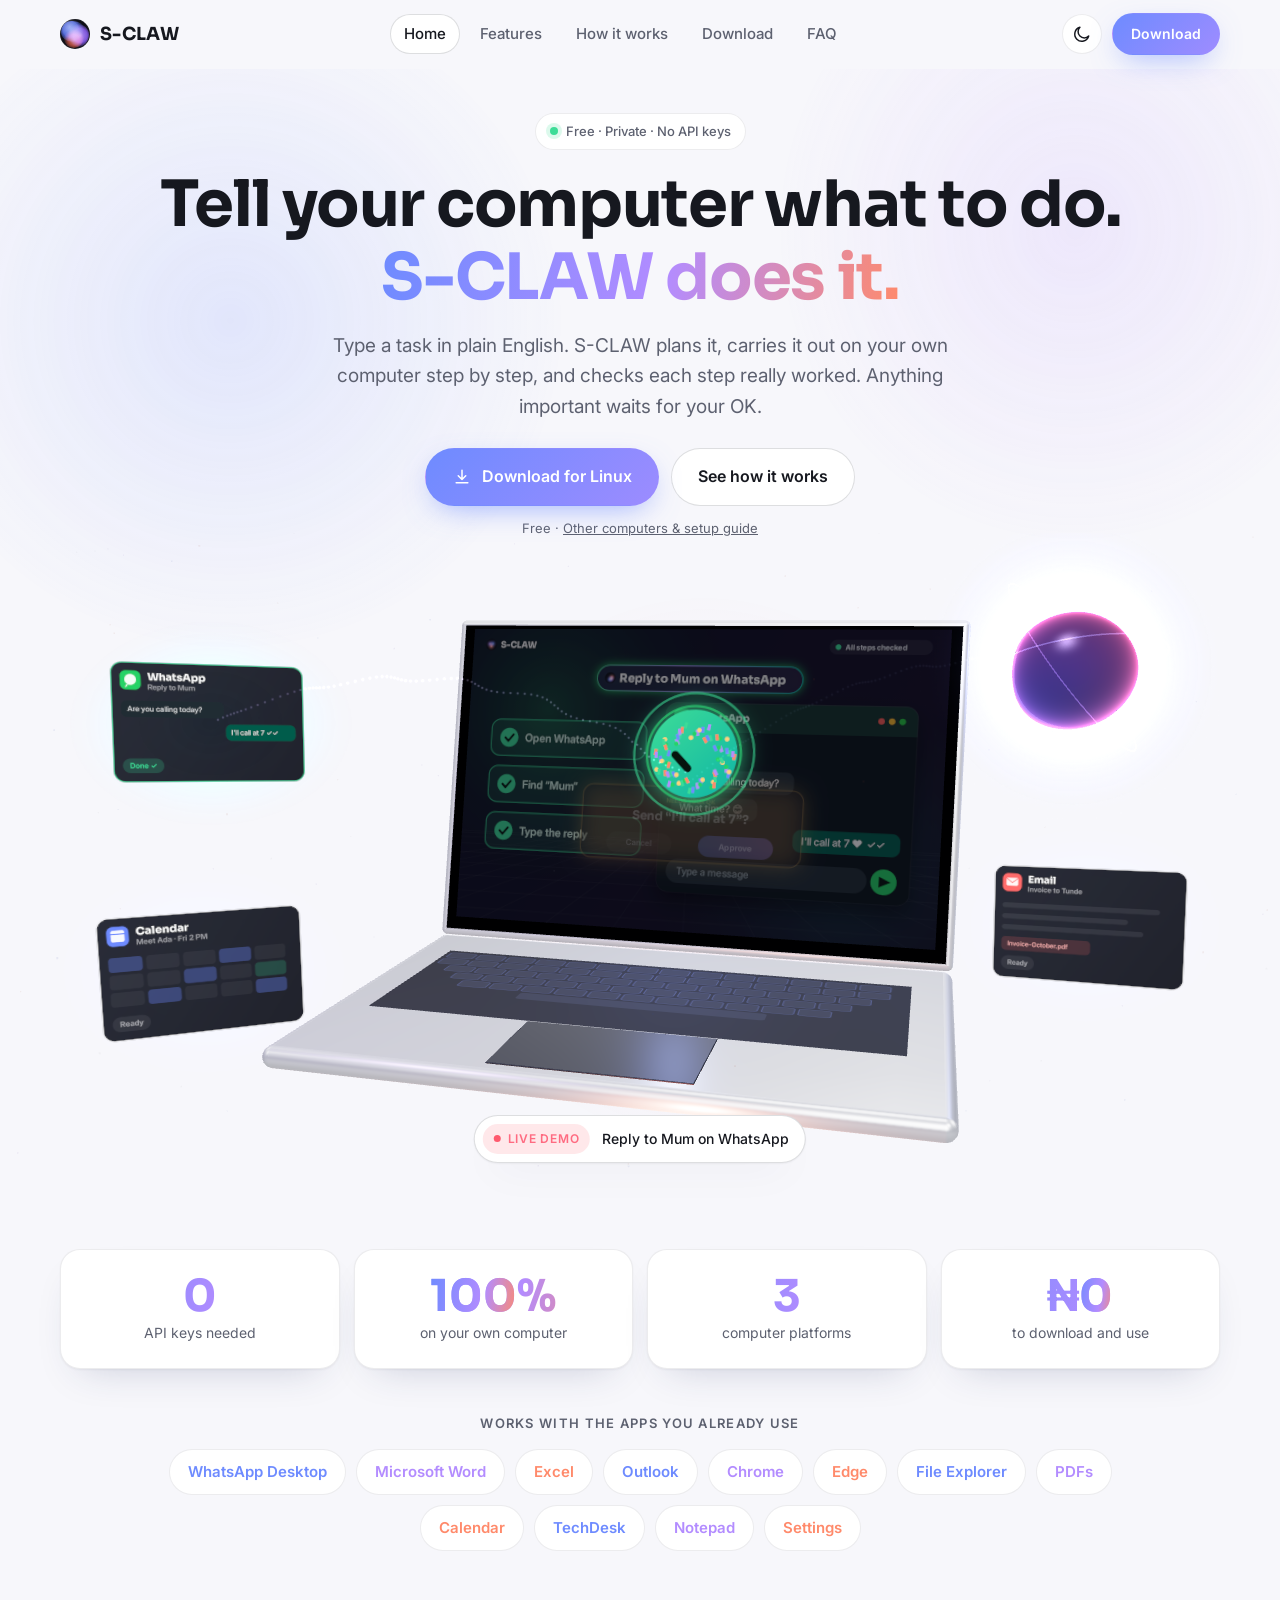
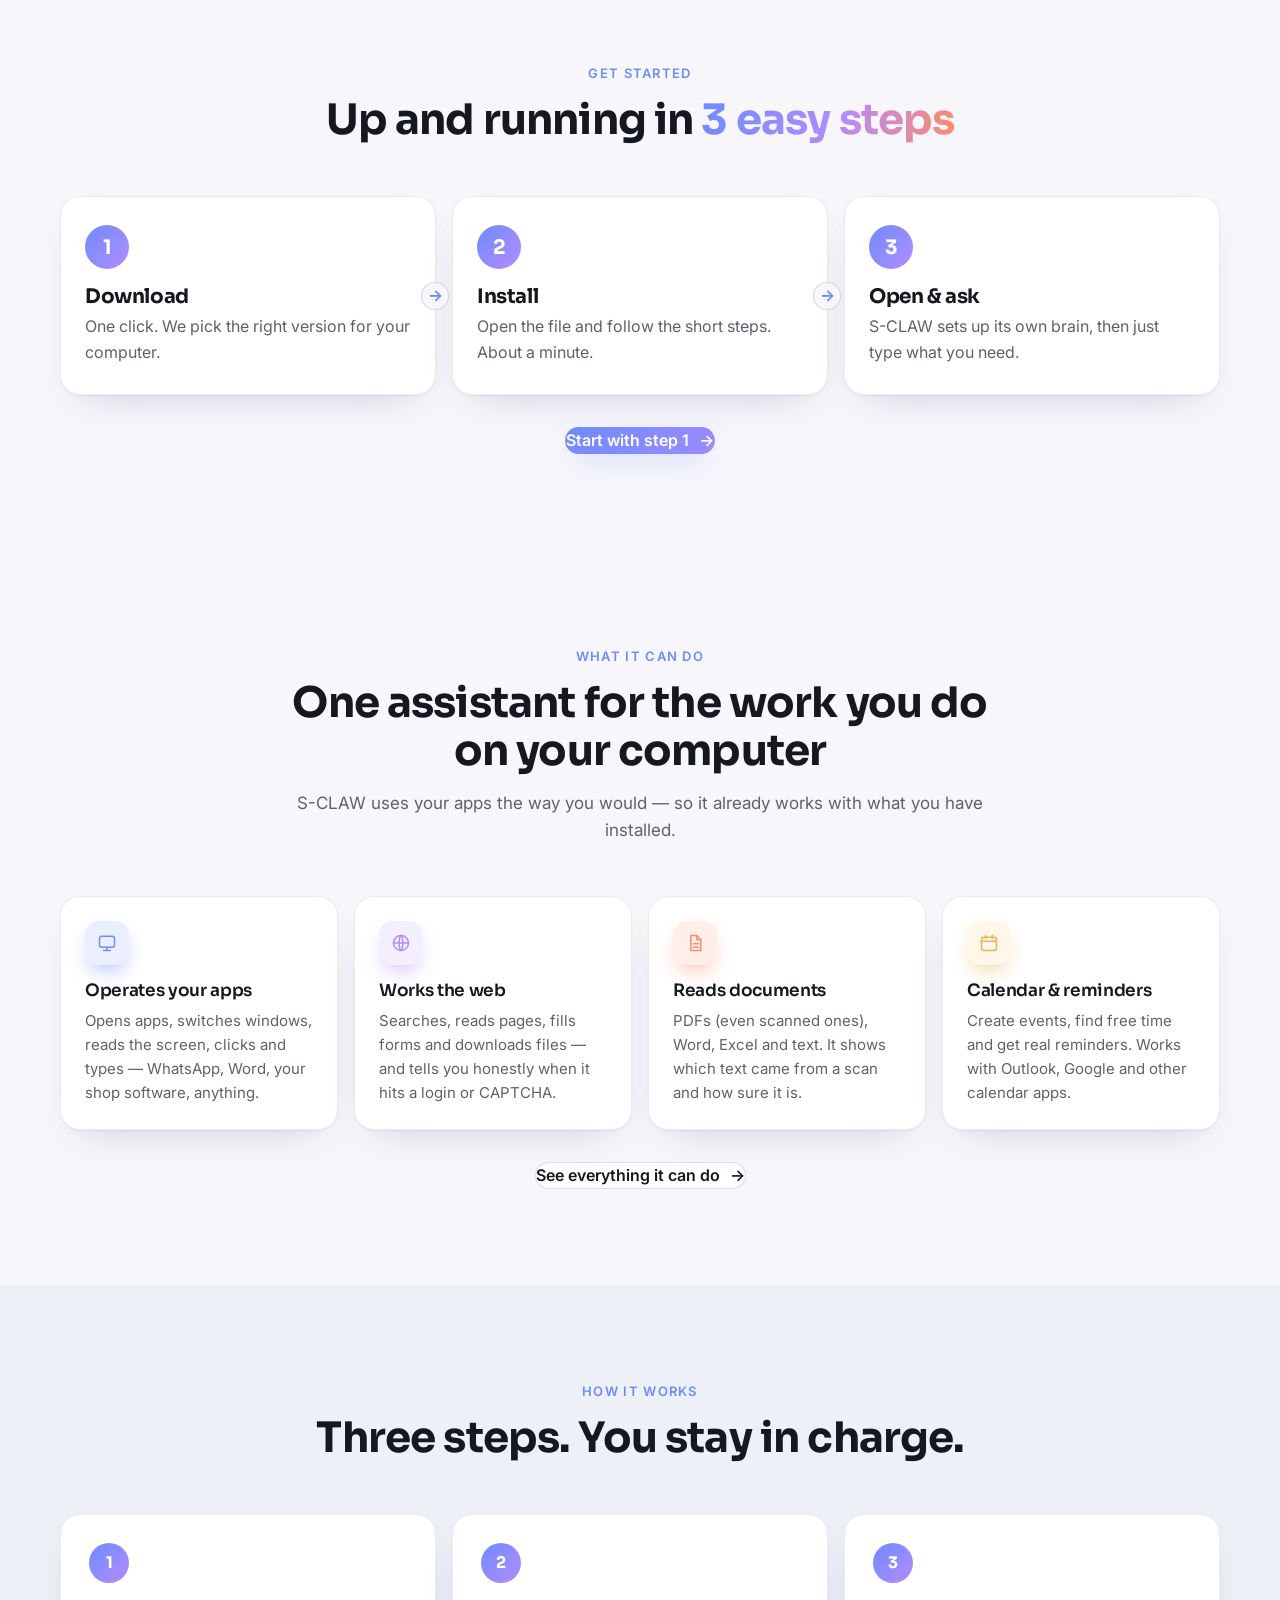
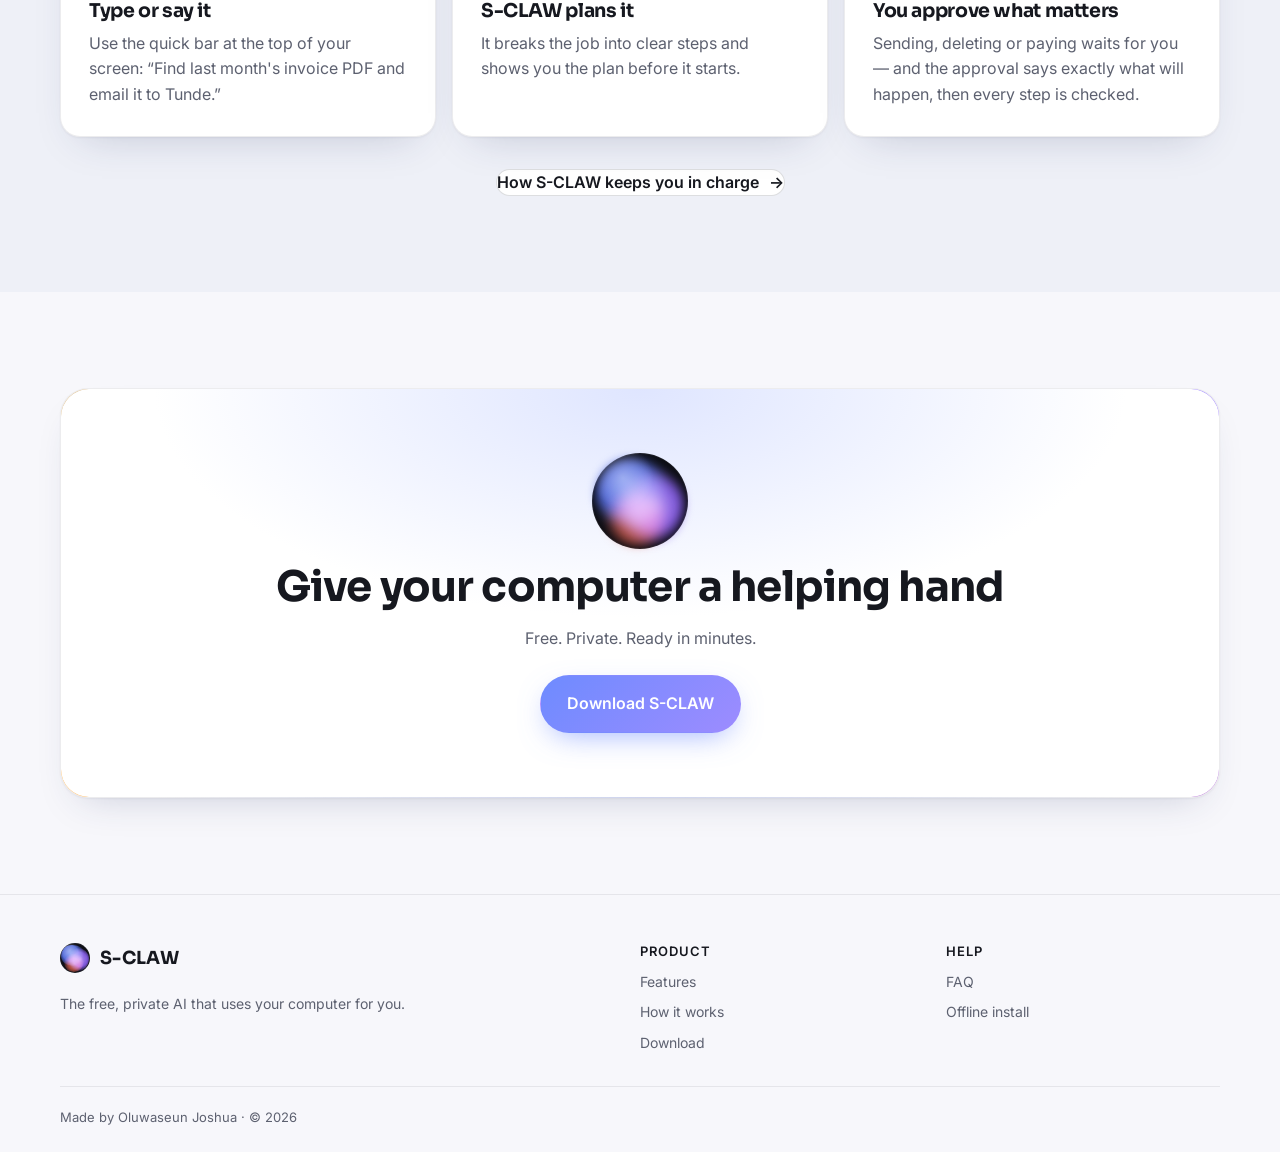
==== index.html @ 790debe4 "Simple 3-step download guide - Download page rebuilt as Get S-CLAW in 3 easy steps:   1 Download (co" ====
<!DOCTYPE html>
<html lang="en" data-theme="dark">
<head>
  <meta charset="utf-8" />
  <meta name="viewport" content="width=device-width, initial-scale=1" />
  <title>S-CLAW — the AI that uses your computer for you</title>
  <meta name="description" content="Type what you want done in plain English. S-CLAW plans it, does it on your own computer, and checks every step. Free, private, no API keys." />
  <meta name="theme-color" content="#0b0c10" />
  <meta property="og:title" content="S-CLAW — the AI that uses your computer for you" />
  <meta property="og:description" content="Free, private AI agent. Download, install, and just tell it what to do." />
  <meta property="og:image" content="/assets/icon-512.png" />
  <link rel="icon" href="/assets/favicon.svg" type="image/svg+xml" />
  <link rel="apple-touch-icon" href="/assets/icon-512.png" />
  <link rel="preconnect" href="https://fonts.googleapis.com" />
  <link rel="preconnect" href="https://fonts.gstatic.com" crossorigin />
  <link href="https://fonts.googleapis.com/css2?family=Sora:wght@500;600;700&family=Inter:wght@400;500;600&display=swap" rel="stylesheet" />
  <link rel="stylesheet" href="/styles.css" />
  <script>
    try { var t = localStorage.getItem("sclaw-theme"); if (t) document.documentElement.dataset.theme = t;
      else if (matchMedia("(prefers-color-scheme: light)").matches) document.documentElement.dataset.theme = "light"; } catch (e) {}
  </script>
</head>
<body>
  <a class="skip" href="#main">Skip to content</a>

  <header class="nav" id="nav">
    <div class="wrap nav-inner">
      <a class="brand" href="/" aria-label="S-CLAW home">
        <span class="orb orb-sm" aria-hidden="true"><i></i><i></i><i></i></span>
        <span class="brand-name">S-CLAW</span>
      </a>
      <nav class="nav-links" aria-label="Main">
        <a href="/" aria-current="page">Home</a>
        <a href="/features">Features</a>
        <a href="/how-it-works">How it works</a>
        <a href="/download">Download</a>
        <a href="/faq">FAQ</a>
      </nav>
      <div class="nav-actions">
        <button class="icon-btn" id="themeBtn" type="button" aria-label="Switch to light mode" title="Switch theme">
          <svg class="i-sun" viewBox="0 0 24 24" aria-hidden="true"><circle cx="12" cy="12" r="4.5"/><path d="M12 2v2.5M12 19.5V22M2 12h2.5M19.5 12H22M4.9 4.9l1.8 1.8M17.3 17.3l1.8 1.8M4.9 19.1l1.8-1.8M17.3 6.7l1.8-1.8"/></svg>
          <svg class="i-moon" viewBox="0 0 24 24" aria-hidden="true"><path d="M20 14.5A8.5 8.5 0 1 1 9.5 4a7 7 0 0 0 10.5 10.5z"/></svg>
        </button>
        <a class="btn btn-primary btn-sm" href="/download">Download</a>
        <button class="icon-btn menu-btn" id="menuBtn" type="button" aria-label="Open menu" aria-expanded="false" aria-controls="mobileMenu">
          <svg viewBox="0 0 24 24" aria-hidden="true"><path d="M4 7h16M4 12h16M4 17h16"/></svg>
        </button>
      </div>
    </div>
    <nav class="mobile-menu" id="mobileMenu" aria-label="Mobile">
        <a href="/" aria-current="page">Home</a>
        <a href="/features">Features</a>
        <a href="/how-it-works">How it works</a>
        <a href="/download">Download</a>
        <a href="/faq">FAQ</a>
    </nav>
  </header>

  <main id="main">
    <!-- HERO -->
    <section class="hero" id="top">
      <div class="glow" aria-hidden="true"></div>
      <div class="aurora" aria-hidden="true"><span></span><span></span><span></span></div>
      <div class="wrap hero-copy">
        <p class="pill"><span class="dot"></span> Free · Private · No API keys</p>
        <h1>Tell your computer what to do.<br /><span class="grad">S-CLAW does it.</span></h1>
        <p class="lead">Type a task in plain English. S-CLAW plans it, carries it out on your own computer step by step, and checks each step really worked. Anything important waits for your OK.</p>
        <div class="hero-cta">
          <a class="btn btn-primary btn-lg btn-shine" id="heroDl" href="/download">
            <svg viewBox="0 0 24 24" aria-hidden="true"><path d="M12 4v11m0 0-4.5-4.5M12 15l4.5-4.5M5 19h14"/></svg>
            <span id="heroDlText">Download S-CLAW</span>
          </a>
          <a class="btn btn-ghost btn-lg" href="/how-it-works">See how it works</a>
        </div>
        <p class="fine" id="heroFine">Windows · macOS · Linux — always the latest version</p>
      </div>

      <div class="wrap-wide">
        <div class="stage" id="stage" role="img" aria-label="Animation: S-CLAW on a laptop replying to a WhatsApp message, emailing an invoice and booking a calendar slot, asking for approval before each one.">
          <div class="stage-fallback">
            <div class="orb orb-xl" aria-hidden="true"><i></i><i></i><i></i><b></b></div>
            <div class="cmd">
              <div class="cmd-bar">
                <span class="orb orb-xs" aria-hidden="true"><i></i><i></i><i></i></span>
                <span class="cmd-text" id="cmdText">Reply to Mum on WhatsApp: I'll call at 7</span><span class="caret" aria-hidden="true"></span>
              </div>
              <ol class="cmd-steps" id="cmdSteps">
                <li class="done">Open WhatsApp</li>
                <li class="done">Find the chat "Mum"</li>
                <li class="done">Type the message</li>
                <li class="ask">Send "I'll call at 7" to Mum? <span class="chip">Approve</span></li>
              </ol>
            </div>
          </div>
          <div class="stage-caption" aria-hidden="true">
            <span class="live"><i></i> Live demo</span>
            <span id="stageCaption">Reply to Mum on WhatsApp: I'll call at 7</span>
          </div>
        </div>
      </div>
    </section>

    <!-- STATS + APPS -->
    <section class="strip" aria-label="S-CLAW at a glance">
      <div class="wrap stats">
        <div class="stat"><strong data-count="0">0</strong><span>API keys needed</span></div>
        <div class="stat"><strong><span data-count="100">100</span>%</strong><span>on your own computer</span></div>
        <div class="stat"><strong data-count="3">3</strong><span>computer platforms</span></div>
        <div class="stat"><strong>₦<span data-count="0">0</span></strong><span>to download and use</span></div>
      </div>
      <p class="marquee-label">Works with the apps you already use</p>
      <ul class="apps wrap"><li>WhatsApp Desktop</li><li>Microsoft Word</li><li>Excel</li><li>Outlook</li><li>Chrome</li><li>Edge</li><li>File Explorer</li><li>PDFs</li><li>Calendar</li><li>TechDesk</li><li>Notepad</li><li>Settings</li></ul>
    </section>

    <!-- GET STARTED -->
    <section class="section start-sec">
      <div class="wrap">
        <header class="sec-head">
          <p class="eyebrow">Get started</p>
          <h2>Up and running in <span class="grad">3 easy steps</span></h2>
        </header>
        <ol class="start">
          <li><span class="s-n">1</span><h3>Download</h3><p>One click. We pick the right version for your computer.</p></li>
          <li><span class="s-n">2</span><h3>Install</h3><p>Open the file and follow the short steps. About a minute.</p></li>
          <li><span class="s-n">3</span><h3>Open &amp; ask</h3><p>S-CLAW sets up its own brain, then just type what you need.</p></li>
        </ol>
        <p class="more"><a class="btn btn-primary btn-shine" href="/download">Start with step 1 <span aria-hidden="true">→</span></a></p>
      </div>
    </section>

    <!-- FEATURES PREVIEW -->
    <section class="section" id="features">
      <div class="wrap">
        <header class="sec-head">
          <p class="eyebrow">What it can do</p>
          <h2>One assistant for the work you do on your computer</h2>
          <p class="sec-sub">S-CLAW uses your apps the way you would — so it already works with what you have installed.</p>
        </header>
        <div class="grid feats">
          <article class="card tilt">
            <span class="ico"><svg viewBox="0 0 24 24"><rect x="3" y="4" width="18" height="13" rx="3"/><path d="M8 21h8M12 17v4"/></svg></span>
            <h3>Operates your apps</h3>
            <p>Opens apps, switches windows, reads the screen, clicks and types — WhatsApp, Word, your shop software, anything.</p>
          </article>
          <article class="card tilt">
            <span class="ico"><svg viewBox="0 0 24 24"><circle cx="12" cy="12" r="9"/><path d="M3 12h18M12 3c3 3.2 3 14.8 0 18M12 3c-3 3.2-3 14.8 0 18"/></svg></span>
            <h3>Works the web</h3>
            <p>Searches, reads pages, fills forms and downloads files — and tells you honestly when it hits a login or CAPTCHA.</p>
          </article>
          <article class="card tilt">
            <span class="ico"><svg viewBox="0 0 24 24"><path d="M7 3h7l5 5v13H7z"/><path d="M14 3v5h5M10 13h6M10 17h6"/></svg></span>
            <h3>Reads documents</h3>
            <p>PDFs (even scanned ones), Word, Excel and text. It shows which text came from a scan and how sure it is.</p>
          </article>
          <article class="card tilt">
            <span class="ico"><svg viewBox="0 0 24 24"><rect x="3" y="5" width="18" height="16" rx="3"/><path d="M3 10h18M8 3v4M16 3v4"/></svg></span>
            <h3>Calendar &amp; reminders</h3>
            <p>Create events, find free time and get real reminders. Works with Outlook, Google and other calendar apps.</p>
          </article>
        </div>
        <p class="more"><a class="btn btn-ghost" href="/features">See everything it can do <span aria-hidden="true">→</span></a></p>
      </div>
    </section>

    <!-- HOW -->
    <section class="section alt" id="how">
      <div class="wrap">
        <header class="sec-head">
          <p class="eyebrow">How it works</p>
          <h2>Three steps. You stay in charge.</h2>
        </header>
        <ol class="steps">
          <li class="step tilt">
            <span class="num">1</span>
            <h3>Type or say it</h3>
            <p>Use the quick bar at the top of your screen: “Find last month's invoice PDF and email it to Tunde.”</p>
          </li>
          <li class="step tilt">
            <span class="num">2</span>
            <h3>S-CLAW plans it</h3>
            <p>It breaks the job into clear steps and shows you the plan before it starts.</p>
          </li>
          <li class="step tilt">
            <span class="num">3</span>
            <h3>You approve what matters</h3>
            <p>Sending, deleting or paying waits for you — and the approval says exactly what will happen, then every step is checked.</p>
          </li>
        </ol>
        <p class="more"><a class="btn btn-ghost" href="/how-it-works">How S-CLAW keeps you in charge <span aria-hidden="true">→</span></a></p>
      </div>
    </section>

    <!-- FINAL CTA -->
    <section class="section">
      <div class="wrap">
        <div class="final">
          <span class="orb orb-md" aria-hidden="true"><i></i><i></i><i></i></span>
          <h2>Give your computer a helping hand</h2>
          <p>Free. Private. Ready in minutes.</p>
          <a class="btn btn-primary btn-lg" href="/download">Download S-CLAW</a>
        </div>
      </div>
    </section>
  </main>

  <footer class="foot">
    <div class="wrap foot-grid">
      <div>
        <a class="brand" href="/">
          <span class="orb orb-sm" aria-hidden="true"><i></i><i></i><i></i></span>
          <span class="brand-name">S-CLAW</span>
        </a>
        <p class="foot-tag">The free, private AI that uses your computer for you.</p>
      </div>
      <nav aria-label="Product">
        <h4>Product</h4>
        <a href="/features">Features</a>
        <a href="/how-it-works">How it works</a>
        <a href="/download">Download</a>
      </nav>
      <nav aria-label="Help">
        <h4>Help</h4>
        <a href="/faq">FAQ</a>
        <a href="/download#brains">Offline install</a>
      </nav>
    </div>
    <div class="wrap foot-bottom">
      <p>Made by Oluwaseun Joshua · © <span id="year">2026</span></p>
    </div>
  </footer>

  <script src="/downloads.js"></script>
  <script src="/app.js"></script>
  <script type="importmap">{ "imports": { "three": "/vendor/three.module.min.js" } }</script>
  <script type="module" src="/hero3d.js"></script>
</body>
</html>
---- styles.css ----
/* ---------- tokens ---------- */
:root {
  --blue: #6e8bff;
  --violet: #b38cff;
  --peach: #ff8a6b;
  --gold: #ffd27a;
  --r-sm: 12px;
  --r: 20px;
  --r-lg: 28px;
  --ease: cubic-bezier(.2, .7, .2, 1);
  --font: "Inter", system-ui, -apple-system, "Segoe UI", Roboto, sans-serif;
  --display: "Sora", var(--font);
}
[data-theme="dark"] {
  --bg: #0b0c10;
  --bg-2: #111318;
  --surface: #15171d;
  --surface-2: #1b1e26;
  --line: rgba(255, 255, 255, .08);
  --line-2: rgba(255, 255, 255, .14);
  --text: #ededf0;
  --muted: #a6a7ae;
  --shadow: 0 1px 0 rgba(255, 255, 255, .04) inset, 0 20px 50px -24px rgba(0, 0, 0, .7);
  color-scheme: dark;
}
[data-theme="light"] {
  --bg: #f7f7fb;
  --bg-2: #eef0f7;
  --surface: #ffffff;
  --surface-2: #f3f4fa;
  --line: rgba(20, 24, 40, .08);
  --line-2: rgba(20, 24, 40, .14);
  --text: #16181f;
  --muted: #5d6170;
  --shadow: 0 1px 2px rgba(20, 24, 40, .05), 0 18px 40px -22px rgba(40, 50, 100, .25);
  color-scheme: light;
}

/* ---------- base ---------- */
*, *::before, *::after { box-sizing: border-box; }
html { scroll-behavior: smooth; scroll-padding-top: 84px; }
body {
  margin: 0; background: var(--bg); color: var(--text);
  font: 400 16px/1.6 var(--font); -webkit-font-smoothing: antialiased;
  transition: background .3s var(--ease), color .3s var(--ease);
  overflow-x: hidden;
}
h1, h2, h3 { font-family: var(--display); line-height: 1.15; margin: 0; letter-spacing: -.02em; }
p { margin: 0; }
a { color: inherit; text-decoration: none; }
svg { width: 20px; height: 20px; fill: none; stroke: currentColor; stroke-width: 1.8; stroke-linecap: round; stroke-linejoin: round; flex: none; }
:focus-visible { outline: 2px solid var(--blue); outline-offset: 3px; border-radius: 10px; }
.skip { position: absolute; left: -999px; top: 8px; z-index: 100; background: var(--blue); color: #fff; padding: 8px 14px; border-radius: 10px; }
.skip:focus { left: 12px; }
.wrap { width: min(1160px, 100% - 40px); margin-inline: auto; }
.narrow { width: min(760px, 100% - 40px); }

/* ---------- animated orb logo ---------- */
.orb { position: relative; display: inline-grid; place-items: center; border-radius: 50%; isolation: isolate; flex: none; }
.orb i {
  position: absolute; inset: 8%; border-radius: 46% 54% 50% 50% / 52% 46% 54% 48%;
  mix-blend-mode: screen; filter: blur(var(--blur, 3px)); opacity: .95;
  animation: orb-spin 7s linear infinite, orb-morph 5s ease-in-out infinite alternate;
}
.orb { background: radial-gradient(circle at 50% 50%, #1a1d2b, #0b0c12 70%); box-shadow: 0 0 0 1px rgba(255,255,255,.06) inset; }
.orb i:nth-child(1) { inset: 6% 18% 22% 4%; background: radial-gradient(circle at 40% 40%, var(--blue) 0, #4a63e0 40%, transparent 70%); }
.orb i:nth-child(2) { inset: 16% 4% 6% 22%; background: radial-gradient(circle at 60% 50%, var(--violet) 0, #7b4fe0 40%, transparent 70%); animation-duration: 9s, 6s; animation-direction: reverse, alternate; }
.orb i:nth-child(3) { inset: 30% 20% 4% 14%; background: radial-gradient(circle at 50% 60%, var(--peach) 0, #e0563a 35%, transparent 68%); animation-duration: 11s, 7s; opacity: .75; }
.orb::after { content: ""; position: absolute; inset: 0; border-radius: 50%; background: radial-gradient(circle at 32% 26%, rgba(255,255,255,.35), transparent 32%); z-index: 2; }
.orb-xs { width: 22px; height: 22px; --blur: 1.5px; }
.orb-sm { width: 30px; height: 30px; --blur: 2px; }
.orb-md { width: 76px; height: 76px; --blur: 5px; }
.orb-xl { width: clamp(220px, 30vw, 320px); height: clamp(220px, 30vw, 320px); --blur: 10px; }
.orb-xl b { position: absolute; inset: -18%; border-radius: 50%; background: radial-gradient(circle, rgba(110,139,255,.35), transparent 65%); z-index: -1; animation: breathe 4s ease-in-out infinite; }
@keyframes orb-spin { to { transform: rotate(360deg); } }
@keyframes orb-morph {
  0% { border-radius: 46% 54% 50% 50% / 52% 46% 54% 48%; scale: 1; }
  50% { border-radius: 58% 42% 44% 56% / 44% 58% 42% 56%; scale: 1.06; }
  100% { border-radius: 40% 60% 56% 44% / 58% 40% 60% 42%; scale: .96; }
}
@keyframes breathe { 50% { transform: scale(1.12); opacity: .7; } }

/* ---------- buttons ---------- */
.btn { display: inline-flex; align-items: center; justify-content: center; gap: 10px; border-radius: 999px; font-weight: 600; border: 1px solid transparent; cursor: pointer; transition: transform .2s var(--ease), box-shadow .2s var(--ease), background .2s var(--ease); white-space: nowrap; }
.btn:active { transform: scale(.98); }
.btn-sm { padding: 9px 18px; font-size: 14px; }
.btn-lg { padding: 15px 26px; font-size: 16px; }
.btn-primary { background: linear-gradient(135deg, var(--blue), var(--violet)); color: #fff; box-shadow: 0 10px 30px -10px rgba(110, 139, 255, .7); }
.btn-primary:hover { transform: translateY(-2px); box-shadow: 0 16px 36px -12px rgba(110, 139, 255, .85); }
.btn-ghost { background: var(--surface); border-color: var(--line-2); color: var(--text); }
.btn-ghost:hover { background: var(--surface-2); }
.icon-btn { width: 40px; height: 40px; border-radius: 50%; display: grid; place-items: center; background: var(--surface); border: 1px solid var(--line); color: var(--text); cursor: pointer; transition: background .2s; }
.icon-btn:hover { background: var(--surface-2); }
[data-theme="dark"] .i-moon, [data-theme="light"] .i-sun { display: none; }

/* ---------- nav ---------- */
.nav { position: sticky; top: 0; z-index: 50; transition: background .3s, border-color .3s; border-bottom: 1px solid transparent; }
.nav.scrolled { background: color-mix(in srgb, var(--bg) 82%, transparent); backdrop-filter: blur(14px); -webkit-backdrop-filter: blur(14px); border-color: var(--line); }
.nav-inner { display: flex; align-items: center; justify-content: space-between; height: 68px; gap: 20px; }
.brand { display: inline-flex; align-items: center; gap: 10px; }
.brand-name { font-family: var(--display); font-weight: 700; font-size: 18px; letter-spacing: .02em; }
.nav-links { display: flex; gap: 6px; }
.nav-links a { padding: 8px 14px; border-radius: 999px; color: var(--muted); font-size: 15px; font-weight: 500; transition: color .2s, background .2s; }
.nav-links a:hover { color: var(--text); background: var(--surface); }
.nav-actions { display: flex; align-items: center; gap: 10px; }
.menu-btn { display: none; }
.mobile-menu { display: none; }

/* ---------- hero ---------- */
.hero { position: relative; padding: 44px 0 40px; overflow: hidden; }
.glow { position: absolute; inset: -20% -10% auto; height: 700px; background:
  radial-gradient(40% 50% at 70% 35%, rgba(110,139,255,.22), transparent 70%),
  radial-gradient(30% 40% at 85% 60%, rgba(179,140,255,.18), transparent 70%); pointer-events: none; }
.pill { display: inline-flex; align-items: center; gap: 8px; padding: 7px 14px; border-radius: 999px; background: var(--surface); border: 1px solid var(--line); font-size: 13px; font-weight: 500; color: var(--muted); }
.dot { width: 8px; height: 8px; border-radius: 50%; background: #3ddc97; box-shadow: 0 0 0 4px rgba(61,220,151,.18); }
h1 { font-size: clamp(38px, 5.6vw, 64px); margin: 22px 0 20px; font-weight: 700; }
.grad { background: linear-gradient(100deg, var(--blue), var(--violet) 55%, var(--peach)); -webkit-background-clip: text; background-clip: text; color: transparent; }
.lead { font-size: clamp(17px, 1.6vw, 19px); color: var(--muted); max-width: 34em; }
.hero-cta { display: flex; flex-wrap: wrap; gap: 12px; margin: 32px 0 16px; }
.fine { font-size: 13px; color: var(--muted); }

.cmd { position: relative; z-index: 3; margin-top: -48px; width: min(440px, 100%); background: color-mix(in srgb, var(--surface) 88%, transparent); backdrop-filter: blur(16px); -webkit-backdrop-filter: blur(16px); border: 1px solid var(--line-2); border-radius: var(--r-lg); padding: 14px; box-shadow: var(--shadow); }
.cmd-bar { display: flex; align-items: center; gap: 10px; padding: 10px 14px; border-radius: 999px; background: var(--surface-2); border: 1px solid var(--line); font-size: 14px; font-weight: 500; min-height: 44px; }
.cmd-text { white-space: nowrap; overflow: hidden; text-overflow: ellipsis; }
.caret { width: 2px; height: 18px; background: var(--blue); animation: blink 1s steps(1) infinite; flex: none; }
@keyframes blink { 50% { opacity: 0; } }
.cmd-steps { list-style: none; margin: 12px 4px 2px; padding: 0; display: grid; gap: 8px; font-size: 14px; }
.cmd-steps li { display: flex; align-items: center; gap: 10px; color: var(--muted); opacity: 0; translate: 0 6px; transition: opacity .35s var(--ease), translate .35s var(--ease); }
.cmd-steps li.show { opacity: 1; translate: 0 0; }
.cmd-steps li::before { content: ""; width: 18px; height: 18px; border-radius: 50%; flex: none; background: rgba(61,220,151,.15) url("data:image/svg+xml,%3Csvg xmlns='http://www.w3.org/2000/svg' viewBox='0 0 24 24' fill='none' stroke='%233ddc97' stroke-width='3' stroke-linecap='round' stroke-linejoin='round'%3E%3Cpath d='M6 12.5l4 4 8-9'/%3E%3C/svg%3E") center/12px no-repeat; }
.cmd-steps li.ask { color: var(--text); font-weight: 500; }
.cmd-steps li.ask::before { background: rgba(255,210,122,.18) url("data:image/svg+xml,%3Csvg xmlns='http://www.w3.org/2000/svg' viewBox='0 0 24 24' fill='none' stroke='%23e6b35a' stroke-width='3' stroke-linecap='round'%3E%3Cpath d='M12 7v6M12 17h.01'/%3E%3C/svg%3E") center/12px no-repeat; }
.chip { margin-left: auto; padding: 4px 12px; border-radius: 999px; background: linear-gradient(135deg, var(--blue), var(--violet)); color: #fff; font-size: 12px; font-weight: 600; }

/* ---------- sections ---------- */
.section { padding: 96px 0; }
.section.alt { background: var(--bg-2); }
.sec-head { text-align: center; max-width: 720px; margin: 0 auto 52px; }
.eyebrow { font-size: 13px; font-weight: 600; letter-spacing: .1em; text-transform: uppercase; color: var(--blue); margin-bottom: 12px; }
h2 { font-size: clamp(28px, 3.6vw, 42px); font-weight: 700; }
.sec-sub { color: var(--muted); font-size: 17px; margin-top: 14px; }
.split .sec-sub { margin-bottom: 8px; }

.grid { display: grid; gap: 16px; }
.feats { grid-template-columns: repeat(4, 1fr); }
.card { background: var(--surface); border: 1px solid var(--line); border-radius: var(--r); padding: 24px; box-shadow: var(--shadow); transition: transform .25s var(--ease), border-color .25s; }
.feats .card:hover { transform: translateY(-4px); border-color: var(--line-2); }
.card h3 { font-size: 17px; margin: 16px 0 8px; font-weight: 600; }
.card p { color: var(--muted); font-size: 15px; }
.ico { width: 44px; height: 44px; border-radius: 14px; display: grid; place-items: center; color: var(--blue); background: color-mix(in srgb, var(--blue) 14%, transparent); }
.feats .card:nth-child(4n+2) .ico { color: var(--violet); background: color-mix(in srgb, var(--violet) 14%, transparent); }
.feats .card:nth-child(4n+3) .ico { color: var(--peach); background: color-mix(in srgb, var(--peach) 14%, transparent); }
.feats .card:nth-child(4n+4) .ico { color: #e6b35a; background: color-mix(in srgb, var(--gold) 18%, transparent); }

.steps { list-style: none; margin: 0; padding: 0; display: grid; grid-template-columns: repeat(3, 1fr); gap: 16px; counter-reset: s; }
.step { background: var(--surface); border: 1px solid var(--line); border-radius: var(--r); padding: 28px; box-shadow: var(--shadow); }
.num { display: grid; place-items: center; width: 40px; height: 40px; border-radius: 50%; font-family: var(--display); font-weight: 700; color: #fff; background: linear-gradient(135deg, var(--blue), var(--violet)); }
.step h3 { font-size: 19px; margin: 18px 0 8px; }
.step p { color: var(--muted); }

.split { display: grid; grid-template-columns: 1.1fr 1fr; gap: 56px; align-items: center; }
.ticks { list-style: none; margin: 26px 0 0; padding: 0; display: grid; gap: 12px; }
.ticks li { display: flex; gap: 12px; align-items: center; font-weight: 500; }
.ticks li::before { content: ""; width: 22px; height: 22px; border-radius: 50%; flex: none; background: color-mix(in srgb, var(--blue) 16%, transparent) url("data:image/svg+xml,%3Csvg xmlns='http://www.w3.org/2000/svg' viewBox='0 0 24 24' fill='none' stroke='%236e8bff' stroke-width='3' stroke-linecap='round' stroke-linejoin='round'%3E%3Cpath d='M6 12.5l4 4 8-9'/%3E%3C/svg%3E") center/13px no-repeat; }
.brain { padding: 30px; border-radius: var(--r-lg); }
.brain h3 { font-size: 20px; margin: 0 0 20px; }
.brain-row { display: flex; align-items: center; justify-content: space-between; gap: 12px; padding: 16px 18px; border-radius: var(--r-sm); background: var(--surface-2); border: 1px solid var(--line); margin-bottom: 10px; }
.brain-row strong { display: block; font-family: var(--display); }
.brain-row span { color: var(--muted); font-size: 14px; }
.tag { padding: 5px 12px; border-radius: 999px; font-size: 13px; font-weight: 600; color: var(--blue) !important; background: color-mix(in srgb, var(--blue) 14%, transparent); white-space: nowrap; }
.tag-alt { color: var(--violet) !important; background: color-mix(in srgb, var(--violet) 14%, transparent); }
.brain .fine { margin-top: 12px; }

/* ---------- download ---------- */
.tabs { display: flex; gap: 6px; padding: 6px; width: fit-content; max-width: 100%; margin: 0 auto 24px; background: var(--surface); border: 1px solid var(--line); border-radius: 999px; overflow-x: auto; }
.tabs button { border: 0; background: transparent; color: var(--muted); font: 600 15px var(--font); padding: 10px 20px; border-radius: 999px; cursor: pointer; transition: background .2s, color .2s; white-space: nowrap; }
.tabs button[aria-selected="true"] { background: linear-gradient(135deg, var(--blue), var(--violet)); color: #fff; }
.dl-panel { max-width: 820px; margin: 0 auto; display: grid; gap: 14px; }
.dl-panel.fade { animation: fade .3s var(--ease); }
@keyframes fade { from { opacity: 0; translate: 0 6px; } }
.dl-meta { text-align: center; color: var(--muted); font-size: 14px; }
.dl-card { display: flex; align-items: center; gap: 18px; padding: 20px 22px; background: var(--surface); border: 1px solid var(--line); border-radius: var(--r); box-shadow: var(--shadow); }
.dl-card.rec { border-color: color-mix(in srgb, var(--blue) 55%, transparent); }
.dl-os { width: 52px; height: 52px; border-radius: 16px; display: grid; place-items: center; background: var(--surface-2); flex: none; }
.dl-os svg { width: 26px; height: 26px; }
.dl-info { flex: 1; min-width: 0; }
.dl-info strong { font-family: var(--display); font-size: 17px; display: flex; align-items: center; gap: 8px; flex-wrap: wrap; }
.dl-info span { color: var(--muted); font-size: 14px; }
.badge { font: 600 11px var(--font); text-transform: uppercase; letter-spacing: .06em; padding: 3px 9px; border-radius: 999px; color: #fff; background: linear-gradient(135deg, var(--blue), var(--violet)); }
.install { max-width: 820px; margin: 28px auto 0; padding: 24px 26px; border-radius: var(--r); border: 1px dashed var(--line-2); }
.install h3 { font-size: 17px; margin-bottom: 10px; }
.install ol { margin: 0; padding-left: 20px; color: var(--muted); display: grid; gap: 6px; }

/* ---------- faq ---------- */
.faq { display: grid; gap: 10px; }
.faq details { background: var(--surface); border: 1px solid var(--line); border-radius: var(--r); padding: 0 22px; transition: border-color .2s; }
.faq details[open] { border-color: var(--line-2); }
.faq summary { cursor: pointer; list-style: none; padding: 20px 0; font-weight: 600; display: flex; justify-content: space-between; align-items: center; gap: 16px; }
.faq summary::-webkit-details-marker { display: none; }
.faq summary::after { content: "+"; font-size: 22px; font-weight: 400; color: var(--muted); transition: rotate .25s var(--ease); }
.faq details[open] summary::after { rotate: 45deg; }
.faq details p { color: var(--muted); padding-bottom: 20px; }

/* ---------- final + footer ---------- */
.final { text-align: center; padding: 64px 24px; border-radius: var(--r-lg); background:
  radial-gradient(60% 80% at 50% 0%, color-mix(in srgb, var(--blue) 22%, transparent), transparent 70%), var(--surface);
  border: 1px solid var(--line); box-shadow: var(--shadow); display: grid; justify-items: center; gap: 14px; }
.final p { color: var(--muted); margin-bottom: 10px; }
.foot { border-top: 1px solid var(--line); padding: 28px 0; }
.foot-inner { display: flex; align-items: center; justify-content: space-between; gap: 16px; flex-wrap: wrap; }
.foot p { color: var(--muted); font-size: 14px; }
.foot nav { display: flex; gap: 18px; font-size: 14px; color: var(--muted); }
.foot nav a:hover { color: var(--text); }

/* ---------- reveal ---------- */
.reveal { opacity: 0; translate: 0 18px; transition: opacity .6s var(--ease), translate .6s var(--ease); }
.reveal.in { opacity: 1; translate: 0 0; }

/* ---------- responsive ---------- */
@media (max-width: 1000px) {
  .feats { grid-template-columns: repeat(2, 1fr); }
  .split { grid-template-columns: 1fr; }
}
@media (max-width: 760px) {
  .nav-links, .nav-actions .btn { display: none; }
  .menu-btn { display: grid; }
  .mobile-menu { display: grid; gap: 4px; padding: 0 20px; max-height: 0; overflow: hidden; transition: max-height .3s var(--ease), padding .3s; background: var(--bg); }
  .mobile-menu.open { max-height: 320px; padding: 8px 20px 16px; border-bottom: 1px solid var(--line); }
  .mobile-menu a { padding: 12px 14px; border-radius: 12px; font-weight: 500; }
  .mobile-menu a:hover { background: var(--surface); }
  .section { padding: 72px 0; }
  .steps { grid-template-columns: 1fr; }
  .hero { padding-top: 32px; }
  .dl-card { flex-wrap: wrap; }
  .dl-card .btn { width: 100%; }
}
@media (max-width: 520px) {
  .feats { grid-template-columns: 1fr; }
  .hero-cta .btn { width: 100%; }
  .tabs button { padding: 9px 14px; font-size: 14px; }
}
@media (prefers-reduced-motion: reduce) {
  *, *::before, *::after { animation-duration: .001ms !important; animation-iteration-count: 1 !important; transition-duration: .001ms !important; scroll-behavior: auto !important; }
  .reveal { opacity: 1; translate: none; }
}

/* =====================================================================
   v2 — 3D hero, aurora, strip, ring, tilt, glow borders
   ===================================================================== */
.hero-copy { position: relative; z-index: 2; text-align: center; max-width: 1040px; }
.hero-copy .lead { margin-inline: auto; }
.hero-cta { justify-content: center; }
h1 { font-size: clamp(38px, 5vw, 66px); }
.hero h1 { margin: 18px 0 16px; }
.hero .hero-cta { margin: 26px 0 12px; }

/* aurora background */
.aurora { position: absolute; inset: -10% -20% 0; pointer-events: none; z-index: 0; filter: blur(70px); opacity: .55; }
.aurora span { position: absolute; border-radius: 50%; mix-blend-mode: screen; animation: drift 18s ease-in-out infinite alternate; }
.aurora span:nth-child(1) { width: 48vw; height: 48vw; left: 4%; top: 6%; background: radial-gradient(circle, #6e8bff, transparent 65%); }
.aurora span:nth-child(2) { width: 42vw; height: 42vw; right: 2%; top: 0; background: radial-gradient(circle, #b38cff, transparent 65%); animation-duration: 22s; }
.aurora span:nth-child(3) { width: 36vw; height: 36vw; left: 34%; top: 38%; background: radial-gradient(circle, #ff7aa8, transparent 65%); animation-duration: 26s; opacity: .5; }
[data-theme="light"] .aurora { opacity: .35; }
[data-theme="light"] .aurora span { mix-blend-mode: multiply; }
@keyframes drift { 0% { transform: translate(0, 0) scale(1); } 50% { transform: translate(6vw, 4vw) scale(1.15); } 100% { transform: translate(-4vw, 2vw) scale(.92); } }
.glow { display: none; }

/* 3D stage */
.wrap-wide { width: min(1320px, 100% - 24px); margin-inline: auto; position: relative; z-index: 1; }
.stage { position: relative; height: clamp(440px, 50vw, 680px); margin-top: -6px; border-radius: 36px; }
.stage-canvas { position: absolute; inset: 0; width: 100% !important; height: 100% !important; display: block; }
.stage-fallback { position: absolute; inset: 0; display: flex; flex-direction: column; align-items: center; justify-content: center; }
.stage.is3d .stage-fallback { display: none; }
.stage-fallback .cmd { position: relative; z-index: 3; margin-top: -48px; }
.stage-caption { position: absolute; left: 50%; bottom: 10px; translate: -50% 0; z-index: 3; display: flex; align-items: center; gap: 12px; max-width: calc(100% - 24px);
  padding: 8px 16px 8px 8px; border-radius: 999px; background: color-mix(in srgb, var(--surface) 75%, transparent); border: 1px solid var(--line-2);
  backdrop-filter: blur(14px); -webkit-backdrop-filter: blur(14px); font-size: 14px; font-weight: 500; box-shadow: var(--shadow); white-space: nowrap; }
.stage-caption #stageCaption { overflow: hidden; text-overflow: ellipsis; }
.stage.no3d .stage-caption { display: none; }
.live { display: inline-flex; align-items: center; gap: 7px; padding: 5px 11px; border-radius: 999px; background: rgba(255, 90, 110, .14); color: #ff6b81; font-weight: 600; font-size: 12px; text-transform: uppercase; letter-spacing: .06em; flex: none; }
.live i { width: 7px; height: 7px; border-radius: 50%; background: #ff5a6e; animation: pulse-dot 1.4s ease-in-out infinite; }
@keyframes pulse-dot { 50% { box-shadow: 0 0 0 6px rgba(255, 90, 110, 0); opacity: .5; } 0% { box-shadow: 0 0 0 0 rgba(255, 90, 110, .5); } }

/* shiny primary button */
.btn-shine { position: relative; overflow: hidden; }
.btn-shine::after { content: ""; position: absolute; inset: 0; background: linear-gradient(105deg, transparent 35%, rgba(255,255,255,.45) 50%, transparent 65%); translate: -120% 0; animation: shine 3.6s ease-in-out infinite; }
@keyframes shine { 60%, 100% { translate: 120% 0; } }
.btn-primary { background-size: 160% 100%; transition: background-position .4s var(--ease), transform .2s var(--ease), box-shadow .2s var(--ease); }
.btn-primary:hover { background-position: 100% 0; }

/* stats + marquee */
.strip { padding: 36px 0 72px; position: relative; z-index: 1; }
.stats { display: grid; grid-template-columns: repeat(4, 1fr); gap: 14px; }
.stat { text-align: center; padding: 22px 12px; border-radius: var(--r); background: var(--surface); border: 1px solid var(--line); box-shadow: var(--shadow); }
.stat strong { display: block; font-family: var(--display); font-size: clamp(30px, 3.6vw, 44px); line-height: 1.1; background: linear-gradient(100deg, var(--blue), var(--violet) 60%, var(--peach)); -webkit-background-clip: text; background-clip: text; color: transparent; }
.stat strong span { background: inherit; -webkit-background-clip: text; background-clip: text; color: transparent; }
.stat > span { color: var(--muted); font-size: 14px; }
.marquee-label { text-align: center; color: var(--muted); font-size: 13px; font-weight: 600; letter-spacing: .1em; text-transform: uppercase; margin: 44px 0 16px; }
.marquee { overflow: hidden; -webkit-mask-image: linear-gradient(90deg, transparent, #000 12%, #000 88%, transparent); mask-image: linear-gradient(90deg, transparent, #000 12%, #000 88%, transparent); }
.marquee-track { display: flex; gap: 12px; width: max-content; animation: marquee 38s linear infinite; }
.marquee:hover .marquee-track { animation-play-state: paused; }
.marquee-track span { padding: 11px 20px; border-radius: 999px; background: var(--surface); border: 1px solid var(--line); font-weight: 600; font-size: 15px; white-space: nowrap; }
.marquee-track span:nth-child(3n+1) { color: var(--blue); }
.marquee-track span:nth-child(3n+2) { color: var(--violet); }
.marquee-track span:nth-child(3n) { color: var(--peach); }
@keyframes marquee { to { transform: translateX(calc(-50% - 6px)); } }

/* tilt cards with glare + glowing border on hover */
.tilt { position: relative; transform-style: preserve-3d; will-change: transform; transition: transform .35s var(--ease), border-color .25s, box-shadow .35s var(--ease); }
.tilt::before { content: ""; position: absolute; inset: -1px; border-radius: inherit; padding: 1px; pointer-events: none; opacity: 0; transition: opacity .3s;
  background: conic-gradient(from var(--ang, 0deg), var(--blue), var(--violet), var(--peach), var(--blue));
  -webkit-mask: linear-gradient(#000 0 0) content-box, linear-gradient(#000 0 0); -webkit-mask-composite: xor; mask-composite: exclude; }
.tilt::after { content: ""; position: absolute; inset: 0; border-radius: inherit; pointer-events: none; opacity: 0; transition: opacity .3s;
  background: radial-gradient(420px circle at var(--mx, 50%) var(--my, 50%), rgba(255,255,255,.12), transparent 45%); }
.tilt:hover::before, .tilt:hover::after { opacity: 1; }
.tilt:hover { box-shadow: 0 30px 60px -28px rgba(110, 139, 255, .55); }
.feats .card:hover { transform: none; }
.tilt > * { transform: translateZ(24px); }
@property --ang { syntax: "<angle>"; inherits: false; initial-value: 0deg; }
.tilt:hover::before { animation: spin-ang 4s linear infinite; }
@keyframes spin-ang { to { --ang: 360deg; } }
.ico { box-shadow: 0 10px 24px -10px currentColor; }

/* glowing animated border for highlight boxes */
.dl-card.rec, .final { position: relative; isolation: isolate; }
.dl-card.rec::before, .final::before { content: ""; position: absolute; inset: -1.5px; border-radius: inherit; z-index: -1;
  background: conic-gradient(from var(--ang, 0deg), var(--blue), var(--violet), var(--peach), var(--gold), var(--blue)); animation: spin-ang 6s linear infinite; }
.dl-card.rec::after, .final::after { content: ""; position: absolute; inset: 0; border-radius: inherit; z-index: -1; background: var(--surface); }
.final { overflow: hidden; }
.final::after { background: radial-gradient(60% 80% at 50% 0%, color-mix(in srgb, var(--blue) 22%, var(--surface)), var(--surface) 70%); }
.orb-md { width: 96px; height: 96px; }

/* 3D task ring */
.ring-sec { overflow: hidden; padding-bottom: 40px; }
.ring-stage { position: relative; height: 460px; perspective: 1400px; perspective-origin: 50% 30%; margin-top: -10px; }
.ring { position: absolute; left: 50%; top: 46%; width: 0; height: 0; transform-style: preserve-3d; animation: ring-spin 40s linear infinite; }
.ring-stage:hover .ring { animation-play-state: paused; }
@keyframes ring-spin { from { transform: rotateX(-10deg) rotateY(0deg); } to { transform: rotateX(-10deg) rotateY(-360deg); } }
.task { position: absolute; left: -130px; top: -95px; width: 260px; padding: 20px; border-radius: 22px; backface-visibility: hidden;
  background: color-mix(in srgb, var(--surface) 92%, transparent); border: 1px solid var(--line-2); box-shadow: var(--shadow);
  transform: rotateY(calc(var(--i) * 45deg)) translateZ(var(--rz, 470px)); }
.task:nth-child(1) { --i: 0; } .task:nth-child(2) { --i: 1; } .task:nth-child(3) { --i: 2; } .task:nth-child(4) { --i: 3; }
.task:nth-child(5) { --i: 4; } .task:nth-child(6) { --i: 5; } .task:nth-child(7) { --i: 6; } .task:nth-child(8) { --i: 7; }
.t-ico { display: grid; place-items: center; width: 44px; height: 44px; border-radius: 14px; font-size: 22px; background: color-mix(in srgb, var(--c) 20%, transparent); box-shadow: 0 10px 22px -10px var(--c); }
.task p { font-weight: 600; margin: 14px 0 14px; line-height: 1.4; font-size: 15px; min-height: 42px; }
.task .bar { height: 6px; border-radius: 99px; background: var(--surface-2); overflow: hidden; }
.task .bar i { display: block; height: 100%; width: 100%; border-radius: inherit; background: linear-gradient(90deg, var(--blue), var(--violet), var(--peach)); transform-origin: left; animation: fill 3.2s var(--ease) infinite; animation-delay: calc(var(--i) * -.4s); }
@keyframes fill { 0% { transform: scaleX(0); } 70%, 100% { transform: scaleX(1); } }
.task small { display: block; margin-top: 10px; color: #3ddc97; font-weight: 600; font-size: 13px; }
.ring-core { position: absolute; left: 50%; top: 46%; translate: -50% -50%; pointer-events: none; }
.orb-ring { width: 150px; height: 150px; --blur: 8px; box-shadow: 0 0 80px 10px rgba(110,139,255,.35); }

@media (max-width: 1000px) { .stats { grid-template-columns: repeat(2, 1fr); } }
@media (max-width: 760px) {
  .stage { height: 560px; border-radius: 24px; }
  .ring-stage { height: 380px; perspective: 900px; }
  .task { --rz: 300px; width: 210px; left: -105px; padding: 16px; }
  .task p { font-size: 14px; }
  .orb-ring { width: 100px; height: 100px; }
  .aurora { filter: blur(50px); }
}
@media (prefers-reduced-motion: reduce) {
  .ring { animation: none; transform: rotateX(-10deg) rotateY(-20deg); }
  .tilt > * { transform: none; }
}

/* ---------- downloads v3: steps, coming soon, brains ---------- */
.install[hidden] { display: none; }
.install code { font-size: 13px; padding: 2px 7px; border-radius: 6px; background: var(--surface-2); border: 1px solid var(--line); }
.install b { color: var(--text); }
.dl-soon { opacity: .9; }
.badge-soon { background: linear-gradient(135deg, #f3b65c, #ff8a6b); }
.tag-peach { color: var(--peach) !important; background: color-mix(in srgb, var(--peach) 14%, transparent); }

.brains { max-width: 980px; margin: 56px auto 0; padding: 30px; border-radius: var(--r-lg); background: var(--surface); border: 1px solid var(--line); box-shadow: var(--shadow); }
.brains-head h3 { font-size: 21px; margin-bottom: 8px; }
.brains-head p { color: var(--muted); max-width: 46em; }
.brain-grid { display: grid; grid-template-columns: repeat(3, 1fr); gap: 14px; margin: 24px 0 20px; }
.brain-card { padding: 20px; border-radius: var(--r); background: var(--surface-2); border: 1px solid var(--line); display: flex; flex-direction: column; }
.brain-card.rec { border-color: color-mix(in srgb, var(--blue) 50%, transparent); box-shadow: 0 18px 40px -26px rgba(110,139,255,.7); }
.brain-top { display: flex; align-items: center; justify-content: space-between; gap: 8px; }
.brain-top strong { font-family: var(--display); font-size: 20px; }
.brain-fit { color: var(--muted); font-size: 14px; margin-top: 4px; }
.brain-size { font-size: 13px; font-weight: 600; color: var(--blue); margin: 10px 0 12px; }
.brain-files { list-style: none; margin: 0; padding: 0; display: grid; gap: 8px; margin-top: auto; }
.file-btn { display: flex; align-items: center; gap: 10px; padding: 10px 12px; border-radius: 14px; background: var(--surface); border: 1px solid var(--line); transition: border-color .2s, transform .2s var(--ease), background .2s; }
.file-btn:hover { border-color: var(--blue); transform: translateY(-1px); }
.file-btn svg { color: var(--blue); width: 18px; height: 18px; }
.file-btn span { display: grid; min-width: 0; }
.file-btn b { font-size: 14px; }
.file-btn small { font-size: 11.5px; color: var(--muted); white-space: nowrap; overflow: hidden; text-overflow: ellipsis; }
.brain-how { margin: 0; padding: 16px 16px 16px 36px; border-radius: var(--r-sm); border: 1px dashed var(--line-2); color: var(--muted); display: grid; gap: 6px; }
.brain-how b { color: var(--text); }
@media (max-width: 860px) { .brain-grid { grid-template-columns: 1fr; } .brains { padding: 22px; } }
.dl-card .btn { padding: 13px 24px; font-size: 15px; }
.dl-info .badge { color: #fff; font-size: 11px; }
.brain-files { margin-top: 0; }

/* =====================================================================
   v4 — multi-page + performance
   ===================================================================== */
/* Static, cheap background glow (replaces blurred animated aurora) */
.aurora { filter: none !important; opacity: 1; inset: 0; background:
  radial-gradient(38% 42% at 18% 22%, rgba(110,139,255,.20), transparent 70%),
  radial-gradient(34% 40% at 84% 14%, rgba(179,140,255,.18), transparent 70%),
  radial-gradient(30% 36% at 55% 70%, rgba(255,122,168,.10), transparent 70%); }
.aurora span { display: none; }
[data-theme="light"] .aurora { opacity: .8; }
.nav.scrolled { backdrop-filter: blur(8px); -webkit-backdrop-filter: blur(8px); }
.stage-caption { backdrop-filter: none; -webkit-backdrop-filter: none; background: var(--surface); }
/* small logo orbs: no blur filter (cheap) */
.orb-sm i, .orb-xs i { filter: none; }

/* nav current page */
.nav-links a[aria-current="page"] { color: var(--text); background: var(--surface); box-shadow: inset 0 0 0 1px var(--line-2); }
.mobile-menu a[aria-current="page"] { background: var(--surface); color: var(--blue); }

/* page hero for inner pages */
.page-hero { position: relative; overflow: hidden; padding: 72px 0 24px; text-align: center; }
.page-hero .wrap { position: relative; max-width: 860px; }
.page-hero h1 { margin: 10px 0 16px; }
.page-hero .lead { margin-inline: auto; }
.page-glow { position: absolute; inset: 0; pointer-events: none; background:
  radial-gradient(40% 70% at 25% 0%, rgba(110,139,255,.22), transparent 70%),
  radial-gradient(35% 60% at 80% 10%, rgba(179,140,255,.18), transparent 70%); }
.section.first { padding-top: 40px; }
.dl-page { padding-top: 64px; }
.dl-page h1 { font-size: clamp(34px, 4.6vw, 56px); }
#faq h1 { font-size: clamp(34px, 4.6vw, 56px); }
.more { text-align: center; margin-top: 32px; }

/* apps: static chips, no movement */
.apps { list-style: none; margin: 0 auto; padding: 0; display: flex; flex-wrap: wrap; justify-content: center; gap: 10px; max-width: 980px; }
.apps li { padding: 10px 18px; border-radius: 999px; background: var(--surface); border: 1px solid var(--line); font-weight: 600; font-size: 15px; }
.apps li:nth-child(3n+1) { color: var(--blue); }
.apps li:nth-child(3n+2) { color: var(--violet); }
.apps li:nth-child(3n) { color: var(--peach); }
.alt-strip { padding-top: 0; }

.trio { grid-template-columns: repeat(3, 1fr); }
@media (max-width: 900px) { .trio { grid-template-columns: 1fr; } }

/* footer */
.foot { padding: 48px 0 24px; }
.foot-grid { display: grid; grid-template-columns: 2fr 1fr 1fr; gap: 32px; }
.foot-grid nav { display: grid; gap: 8px; align-content: start; font-size: 14px; color: var(--muted); }
.foot-grid nav a:hover { color: var(--text); }
.foot-grid h4 { margin: 0 0 4px; font: 600 13px var(--font); letter-spacing: .08em; text-transform: uppercase; color: var(--text); }
.foot-tag { color: var(--muted); font-size: 14px; margin-top: 12px; max-width: 30em; }
.foot-bottom { margin-top: 32px; padding-top: 20px; border-top: 1px solid var(--line); }
.foot-bottom p { color: var(--muted); font-size: 13px; }
@media (max-width: 640px) { .foot-grid { grid-template-columns: 1fr 1fr; } .foot-grid > div:first-child { grid-column: 1 / -1; } }

/* lighter motion on touch / small screens */
@media (hover: none) { .tilt > * { transform: none; } .btn-shine::after { animation-duration: 6s; } }
@media (max-width: 760px) { .stage { height: 480px; } }

/* download started toast */
.dl-toast { position: fixed; left: 50%; bottom: 24px; z-index: 200; display: flex; align-items: center; gap: 14px; max-width: calc(100% - 32px);
  padding: 14px 20px 14px 14px; border-radius: 20px; background: var(--surface); border: 1px solid color-mix(in srgb, #3ddc97 50%, transparent);
  box-shadow: 0 24px 60px -20px rgba(0,0,0,.6); translate: -50% 140%; opacity: 0; transition: translate .45s var(--ease), opacity .3s; }
.dl-toast.show { translate: -50% 0; opacity: 1; }
.dl-toast-ico { width: 40px; height: 40px; border-radius: 50%; display: grid; place-items: center; background: rgba(61,220,151,.18); color: #3ddc97; flex: none; }
.dl-toast-ico svg { width: 20px; height: 20px; stroke-width: 2.6; }
.dl-toast b { display: block; font-size: 15px; }
.dl-toast small { display: block; color: var(--muted); font-size: 13px; overflow-wrap: anywhere; }
.dl-toast { width: min(440px, calc(100% - 32px)); }

/* =====================================================================
   v5 — guided download page
   ===================================================================== */
.dl-hero { padding-bottom: 8px; }
.mini-steps { list-style: none; padding: 0; margin: 26px auto 0; display: flex; justify-content: center; gap: 10px; flex-wrap: wrap; }
.mini-steps li { display: inline-flex; align-items: center; gap: 10px; padding: 8px 16px 8px 8px; border-radius: 999px; background: var(--surface); border: 1px solid var(--line); font-weight: 600; }
.mini-steps li span { width: 28px; height: 28px; border-radius: 50%; display: grid; place-items: center; color: #fff; font: 700 14px var(--display); background: linear-gradient(135deg, var(--blue), var(--violet)); }
.mini-steps li:not(:last-child)::after { content: "→"; margin-left: 6px; color: var(--muted); }

.guide { max-width: 940px; }
.g-step { position: relative; display: grid; grid-template-columns: 56px 1fr; gap: 22px; padding-bottom: 44px; }
.g-step:not(:last-of-type)::before { content: ""; position: absolute; left: 27px; top: 60px; bottom: 6px; width: 2px; border-radius: 2px; background: linear-gradient(var(--blue), var(--violet) 60%, transparent); opacity: .5; }
.g-num { width: 56px; height: 56px; border-radius: 50%; display: grid; place-items: center; font: 700 24px var(--display); color: #fff; background: linear-gradient(135deg, var(--blue), var(--violet)); box-shadow: 0 12px 30px -10px rgba(110,139,255,.8); }
.g-body h2 { font-size: clamp(24px, 2.8vw, 32px); margin-top: 8px; }
.g-sub { color: var(--muted); margin: 8px 0 18px; }
.g-sub b { color: var(--text); }
.g-step.muted { opacity: .45; }
.g-step { transition: opacity .3s; }

.os-pick { display: flex; flex-wrap: wrap; gap: 8px; margin-bottom: 16px; }
.os-pick button { border: 1px solid var(--line-2); background: var(--surface); color: var(--muted); font: 600 15px var(--font); padding: 9px 18px; border-radius: 999px; cursor: pointer; transition: all .2s; }
.os-pick button:hover { color: var(--text); }
.os-pick button[aria-checked="true"] { color: #fff; border-color: transparent; background: linear-gradient(135deg, var(--blue), var(--violet)); }
.dl-box.fade { animation: fade .3s var(--ease); }
.dl-box .dl-card { padding: 22px 24px; }
.btn-dl { padding: 15px 28px !important; font-size: 16px !important; }
.dl-note { margin-top: 10px; color: var(--muted); font-size: 14px; }

.install-cards { list-style: none; margin: 0; padding: 0; display: grid; grid-template-columns: repeat(3, 1fr); gap: 14px; }
.ic { background: var(--surface); border: 1px solid var(--line); border-radius: var(--r); overflow: hidden; box-shadow: var(--shadow); display: flex; flex-direction: column; }
.ic-vis { height: 150px; display: grid; place-items: center; padding: 16px; background:
  radial-gradient(80% 90% at 50% 0%, color-mix(in srgb, var(--blue) 16%, transparent), transparent 70%), var(--surface-2); border-bottom: 1px solid var(--line); }
.ic-txt { padding: 18px 20px 20px; position: relative; }
.ic-n { position: absolute; top: -16px; left: 20px; width: 30px; height: 30px; border-radius: 50%; display: grid; place-items: center; font: 700 13px var(--display); background: var(--text); color: var(--bg); }
.ic-txt h3 { font-size: 17px; margin: 6px 0 6px; }
.ic-txt p { color: var(--muted); font-size: 14.5px; }
.ic-txt b { color: var(--text); }
.ic-txt code, .ram-help code { font-size: 12.5px; padding: 1px 6px; border-radius: 6px; background: var(--surface-2); border: 1px solid var(--line); overflow-wrap: anywhere; }
.ic-empty { color: var(--muted); padding: 18px; border: 1px dashed var(--line-2); border-radius: var(--r); grid-column: 1 / -1; }

/* little pictures of what you'll see */
.vis { font-size: 13px; color: var(--text); }
.hl { position: relative; box-shadow: 0 0 0 3px rgba(255,210,122,.9); border-radius: 8px; animation: hl-pulse 1.6s ease-in-out infinite; }
@keyframes hl-pulse { 50% { box-shadow: 0 0 0 6px rgba(255,210,122,.25); } }
.vis-file { display: grid; justify-items: center; gap: 6px; }
.vf-ico { width: 54px; height: 64px; border-radius: 10px; display: grid; place-items: center; color: #fff; background: linear-gradient(135deg, var(--blue), var(--violet)); }
.vf-ico svg { width: 26px; height: 26px; }
.vf-name { font-weight: 600; font-size: 12.5px; max-width: 220px; text-align: center; overflow-wrap: anywhere; }
.vf-click { font-size: 11px; color: var(--muted); }
.vis-ss { width: 100%; max-width: 230px; background: #0b5cad; color: #fff; border-radius: 10px; padding: 12px 14px; text-align: left; }
.ss-t { font-weight: 700; font-size: 14px; }
.ss-l { margin: 6px 0 10px; font-size: 12px; } .ss-l u { padding: 1px 4px; }
.ss-btns { display: flex; gap: 8px; justify-content: flex-end; font-size: 12px; }
.ss-btns span { padding: 5px 10px; border-radius: 4px; background: rgba(255,255,255,.18); }
.hl-btn { background: #fff !important; color: #0b0c12; font-weight: 700; }
.vis-inst { display: grid; justify-items: center; gap: 8px; width: 100%; max-width: 210px; padding: 12px; border-radius: 12px; background: var(--surface); border: 1px solid var(--line); }
.vis-inst .hl-btn { padding: 5px 16px; border-radius: 999px; background: linear-gradient(135deg, var(--blue), var(--violet)) !important; color: #fff; }
.inst-bar { width: 100%; height: 6px; border-radius: 9px; background: var(--surface-2); overflow: hidden; }
.inst-bar i, .mock-progress i { display: block; height: 100%; width: 100%; transform-origin: left; background: linear-gradient(90deg, var(--blue), var(--violet)); animation: fill 2.6s var(--ease) infinite; }
.vis-drag { display: flex; align-items: center; gap: 14px; }
.app-ic { width: 54px; height: 54px; border-radius: 14px; display: grid; place-items: center; background: #0e0f12; }
.app-ic .orb { width: 34px; height: 34px; }
.drag-arrow { font-size: 26px; color: var(--blue); animation: nudge 1.4s ease-in-out infinite; }
@keyframes nudge { 50% { transform: translateX(6px); } }
.folder { padding: 14px 12px; border-radius: 10px; background: color-mix(in srgb, var(--blue) 25%, var(--surface)); font-weight: 600; }
.vis-menu { display: grid; min-width: 160px; padding: 6px; border-radius: 10px; background: var(--surface); border: 1px solid var(--line-2); box-shadow: var(--shadow); }
.vis-menu span { padding: 6px 10px; border-radius: 6px; }
.vis-menu .hl { background: var(--blue); color: #fff; }
.vis-exec { display: flex; align-items: center; gap: 10px; padding: 12px 14px; border-radius: 12px; background: var(--surface); border: 1px solid var(--line); font-weight: 500; }
.toggle { width: 40px; height: 24px; border-radius: 99px; background: #3ddc97; position: relative; flex: none; }
.toggle i { position: absolute; top: 3px; right: 3px; width: 18px; height: 18px; border-radius: 50%; background: #fff; }
.vis-term { display: grid; gap: 4px; width: 100%; padding: 12px; border-radius: 10px; background: #0b0c12; }
.vis-term code { color: #3ddc97; font-size: 11.5px; white-space: nowrap; overflow: hidden; text-overflow: ellipsis; }

/* step 3 demo */
.setup-demo { display: grid; grid-template-columns: 1fr 1.1fr; gap: 20px; align-items: center; }
.mock-app { border-radius: var(--r); overflow: hidden; border: 1px solid var(--line-2); background: var(--surface); box-shadow: var(--shadow); }
.mock-bar { display: flex; align-items: center; gap: 8px; padding: 10px 14px; font: 700 14px var(--display); background: var(--surface-2); border-bottom: 1px solid var(--line); }
.mock-body { padding: 18px; }
.mock-title { font: 700 19px var(--display); }
.mock-text { color: var(--muted); font-size: 13px; margin: 2px 0 12px; }
.mock-brain { display: grid; grid-template-columns: 1fr auto; align-items: center; gap: 2px 12px; padding: 12px 14px; border-radius: 14px; border: 1px solid color-mix(in srgb, var(--blue) 55%, transparent); background: color-mix(in srgb, var(--blue) 8%, transparent); }
.mock-brain span:nth-of-type(1) { grid-column: 1; color: var(--muted); font-size: 12.5px; }
.mock-btn { grid-column: 2; grid-row: 1 / span 2; padding: 8px 14px; border-radius: 999px; color: #fff; font-weight: 600; font-size: 13px; background: linear-gradient(135deg, var(--blue), var(--violet)); }
.mock-progress { height: 6px; border-radius: 9px; background: var(--surface-2); overflow: hidden; margin-top: 12px; }
.setup-points { list-style: none; margin: 0; padding: 0; display: grid; gap: 12px; }
.setup-points li { padding-left: 30px; position: relative; color: var(--muted); }
.setup-points li b { color: var(--text); }
.setup-points li::before { content: ""; position: absolute; left: 0; top: 3px; width: 20px; height: 20px; border-radius: 50%; background: rgba(61,220,151,.16) url("data:image/svg+xml,%3Csvg xmlns='http://www.w3.org/2000/svg' viewBox='0 0 24 24' fill='none' stroke='%233ddc97' stroke-width='3' stroke-linecap='round' stroke-linejoin='round'%3E%3Cpath d='M6 12.5l4 4 8-9'/%3E%3C/svg%3E") center/12px no-repeat; }

.done-line { display: flex; align-items: center; justify-content: center; gap: 10px; flex-wrap: wrap; text-align: center; padding: 18px; border-radius: var(--r); background: rgba(61,220,151,.08); border: 1px solid rgba(61,220,151,.3); font-weight: 600; margin: 0 0 40px; }
.done-line a { color: var(--blue); }
.done-tick { width: 28px; height: 28px; border-radius: 50%; display: grid; place-items: center; background: #3ddc97; color: #06130d; font-weight: 800; }

/* offline section */
.offline { border-radius: var(--r-lg); background: var(--surface); border: 1px solid var(--line); box-shadow: var(--shadow); }
.offline > summary { list-style: none; cursor: pointer; display: flex; align-items: center; gap: 16px; padding: 20px 24px; }
.offline > summary::-webkit-details-marker { display: none; }
.offline > summary::after { content: "+"; margin-left: auto; font-size: 26px; color: var(--muted); transition: rotate .25s var(--ease); }
.offline[open] > summary::after { rotate: 45deg; }
.offline > summary b { display: block; font-size: 17px; }
.offline > summary small { display: block; color: var(--muted); font-size: 14px; margin-top: 2px; }
.off-ico { width: 44px; height: 44px; border-radius: 14px; display: grid; place-items: center; flex: none; color: var(--peach); background: color-mix(in srgb, var(--peach) 14%, transparent); }
.off-body { padding: 0 24px 24px; }
.off-q { font: 600 18px var(--display); margin-bottom: 12px; }
.ram-pick { display: grid; grid-template-columns: repeat(3, 1fr); gap: 10px; }
.ram-pick button { text-align: left; padding: 14px 16px; border-radius: 16px; background: var(--surface-2); border: 1.5px solid var(--line); color: var(--text); font: inherit; cursor: pointer; transition: border-color .2s, background .2s; }
.ram-pick button b { display: block; font-size: 16px; }
.ram-pick button small { color: var(--muted); font-size: 13px; }
.ram-pick button[aria-checked="true"] { border-color: var(--blue); background: color-mix(in srgb, var(--blue) 12%, var(--surface-2)); }
.ram-help { margin: 12px 0 18px; }
.ram-help summary { cursor: pointer; color: var(--blue); font-weight: 600; font-size: 14px; }
.ram-help ul { margin: 10px 0 0; padding-left: 18px; color: var(--muted); font-size: 14px; display: grid; gap: 6px; }
.ram-help b { color: var(--text); }
kbd { font: 600 12px var(--font); padding: 2px 6px; border-radius: 6px; border: 1px solid var(--line-2); background: var(--surface-2); }
.brain-box { padding: 20px; border-radius: var(--r); background: var(--surface-2); border: 1px solid var(--line); }
.bb-head { display: flex; justify-content: space-between; align-items: flex-end; gap: 12px; flex-wrap: wrap; margin-bottom: 14px; }
.bb-k { color: var(--muted); font-size: 13px; }
.bb-name { font: 700 24px var(--display); }
.bb-size { font-weight: 600; color: var(--blue); }
.bb-steps { margin: 0; padding-left: 20px; display: grid; gap: 12px; color: var(--muted); }
.bb-steps b { color: var(--text); }
.bb-steps .brain-files { margin-top: 10px; grid-template-columns: repeat(2, 1fr); }
.help-line { text-align: center; color: var(--muted); margin-top: 28px; }
.help-line a { color: var(--blue); font-weight: 600; }

@media (max-width: 860px) {
  .install-cards, .setup-demo, .ram-pick { grid-template-columns: 1fr; }
  .bb-steps .brain-files { grid-template-columns: 1fr; }
  .g-step { grid-template-columns: 40px 1fr; gap: 14px; }
  .g-num { width: 40px; height: 40px; font-size: 18px; }
  .g-step:not(:last-of-type)::before { left: 19px; top: 46px; }
  .ic-vis { height: 130px; }
  .offline > summary { padding: 16px; } .off-body { padding: 0 16px 16px; }
}
.start-sec { padding-top: 40px; }
.start { list-style: none; margin: 0; padding: 0; display: grid; grid-template-columns: repeat(3, 1fr); gap: 16px; position: relative; }
.start li { position: relative; padding: 28px 24px; border-radius: var(--r); background: var(--surface); border: 1px solid var(--line); box-shadow: var(--shadow); }
.start li:not(:last-child)::after { content: "→"; position: absolute; right: -14px; top: 50%; translate: 0 -50%; z-index: 2; width: 28px; height: 28px; border-radius: 50%; display: grid; place-items: center; background: var(--bg); border: 1px solid var(--line-2); color: var(--blue); font-weight: 700; }
.s-n { width: 44px; height: 44px; border-radius: 50%; display: grid; place-items: center; color: #fff; font: 700 20px var(--display); background: linear-gradient(135deg, var(--blue), var(--violet)); }
.start h3 { font-size: 20px; margin: 16px 0 6px; }
.start p { color: var(--muted); }
@media (max-width: 860px) { .start { grid-template-columns: 1fr; } .start li:not(:last-child)::after { right: 50%; top: auto; bottom: -14px; translate: 50% 0; rotate: 90deg; } }
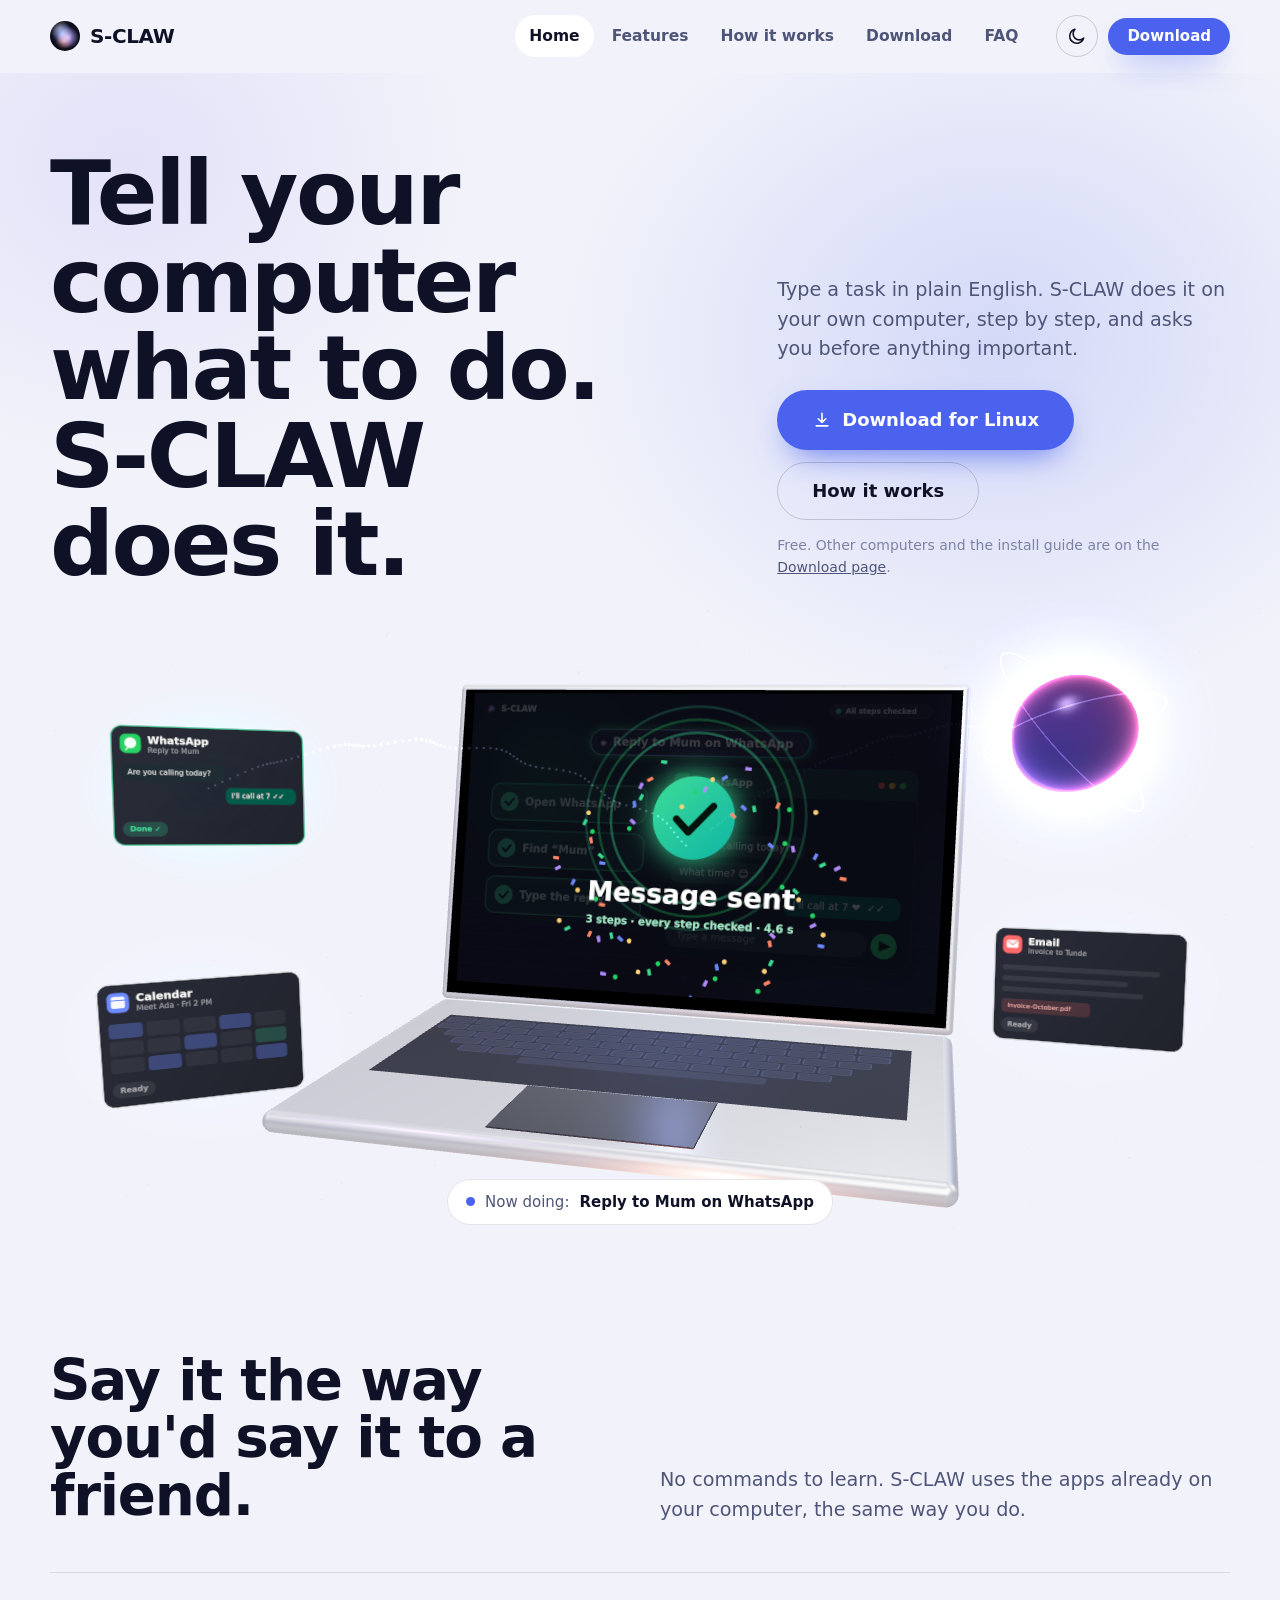
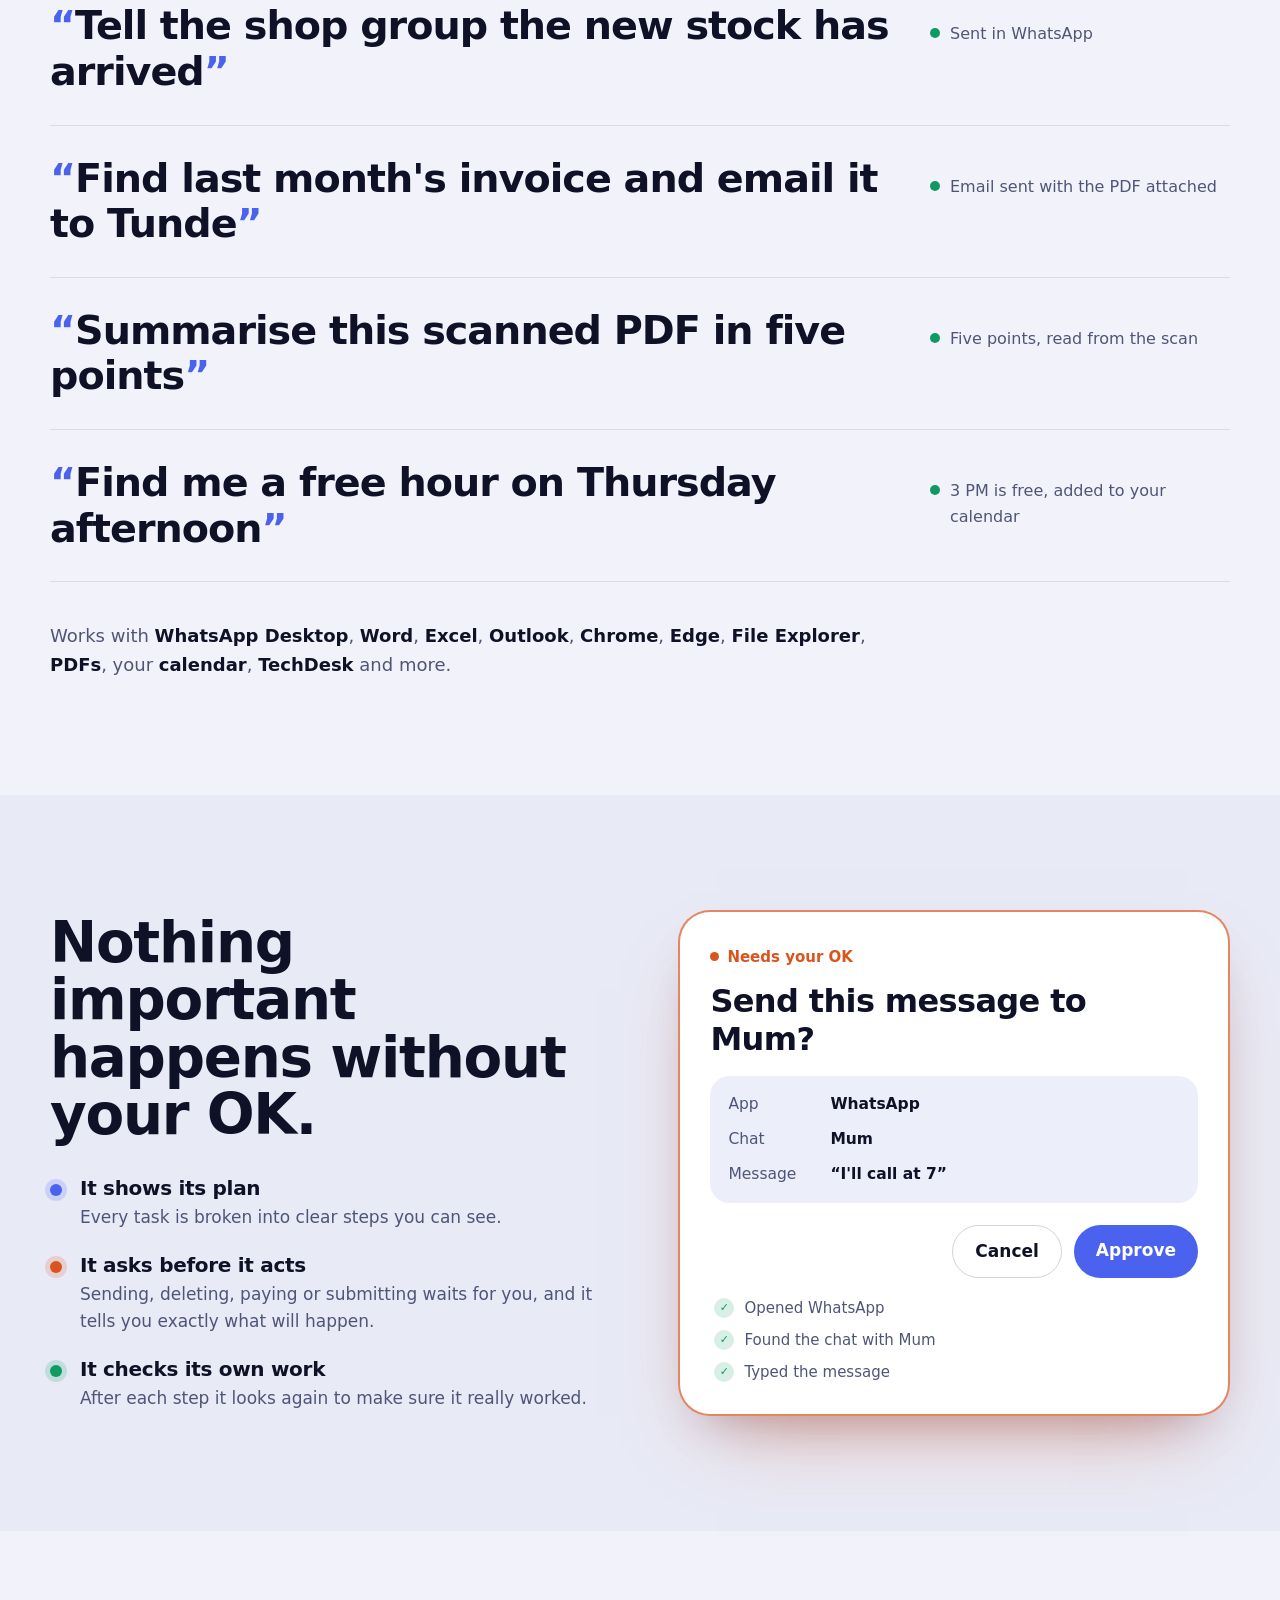
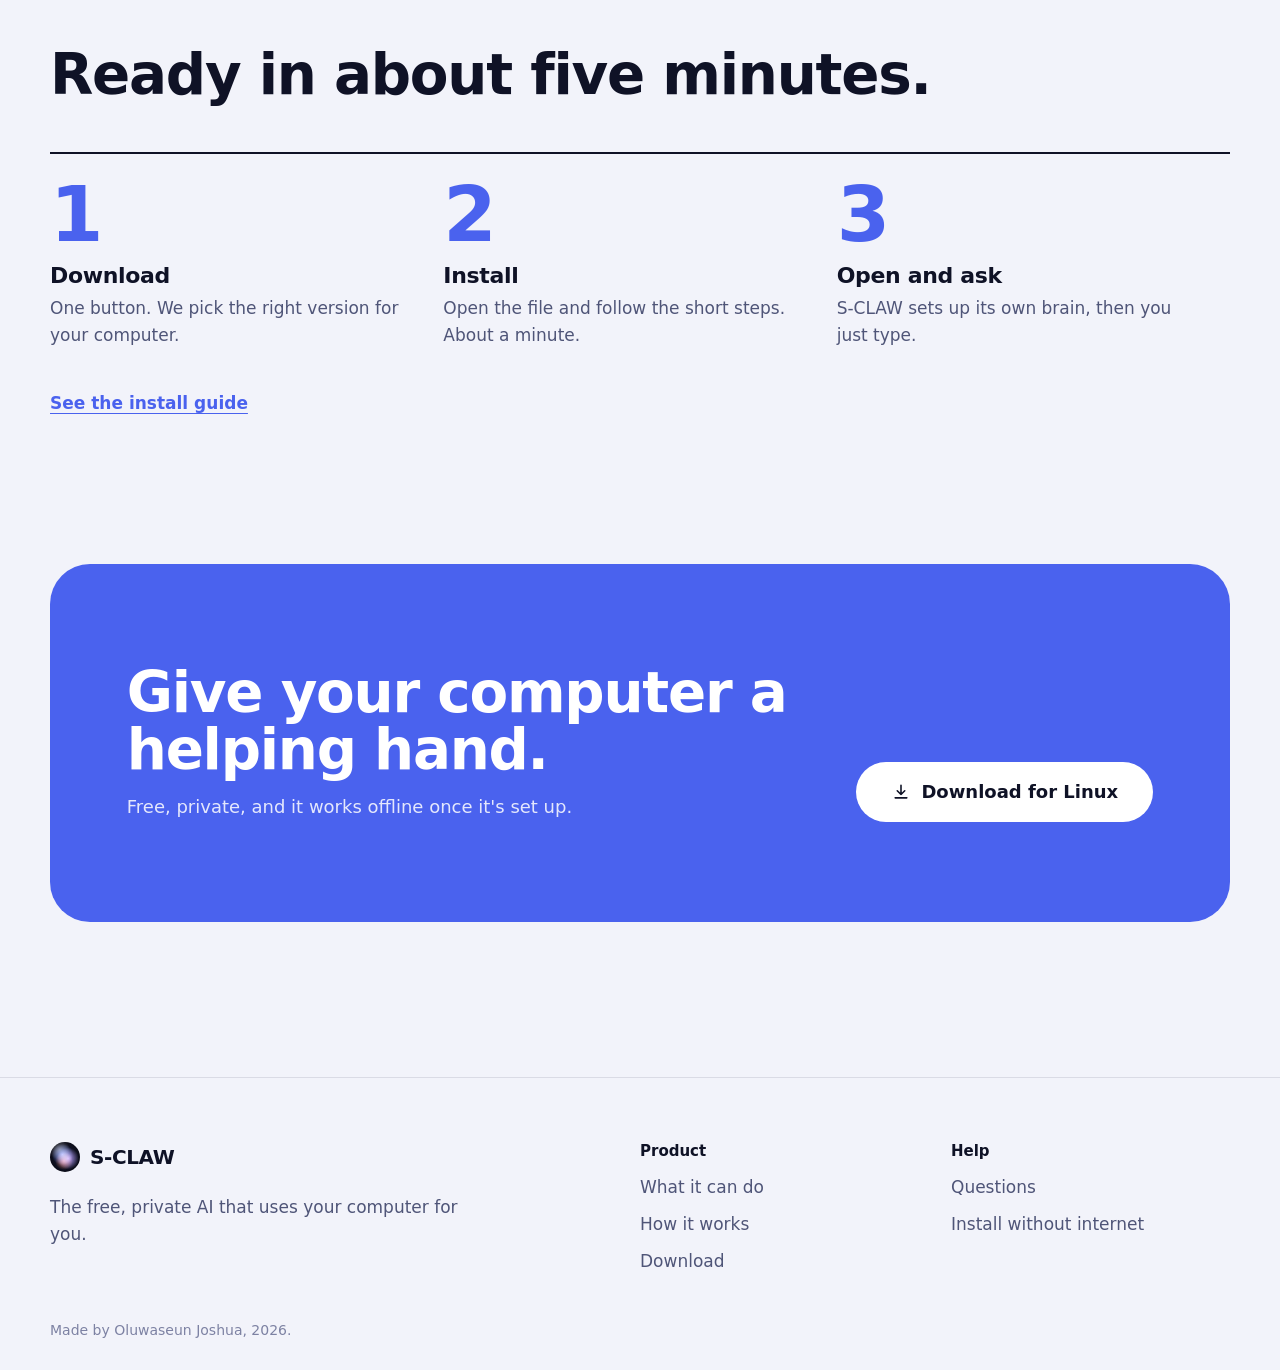
==== commit 4a49ccb3: "Redesign: distinct identity, clearer pages, focused download - New type (self-hosted Bricolage Grote" ====
--- a/index.html
+++ b/index.html
@@ -4,16 +4,15 @@
   <meta charset="utf-8" />
   <meta name="viewport" content="width=device-width, initial-scale=1" />
   <title>S-CLAW — the AI that uses your computer for you</title>
-  <meta name="description" content="Type what you want done in plain English. S-CLAW plans it, does it on your own computer, and checks every step. Free, private, no API keys." />
-  <meta name="theme-color" content="#0b0c10" />
+  <meta name="description" content="Type what you want done in plain English. S-CLAW does it on your own computer and asks before anything important. Free, private, no account." />
+  <meta name="theme-color" content="#0f1226" />
   <meta property="og:title" content="S-CLAW — the AI that uses your computer for you" />
-  <meta property="og:description" content="Free, private AI agent. Download, install, and just tell it what to do." />
+  <meta property="og:description" content="Type what you want done in plain English. S-CLAW does it on your own computer and asks before anything important. Free, private, no account." />
   <meta property="og:image" content="/assets/icon-512.png" />
   <link rel="icon" href="/assets/favicon.svg" type="image/svg+xml" />
   <link rel="apple-touch-icon" href="/assets/icon-512.png" />
-  <link rel="preconnect" href="https://fonts.googleapis.com" />
-  <link rel="preconnect" href="https://fonts.gstatic.com" crossorigin />
-  <link href="https://fonts.googleapis.com/css2?family=Sora:wght@500;600;700&family=Inter:wght@400;500;600&display=swap" rel="stylesheet" />
+  <link rel="preload" href="/fonts/bricolage.woff2" as="font" type="font/woff2" crossorigin />
+  <link rel="preload" href="/fonts/figtree.woff2" as="font" type="font/woff2" crossorigin />
   <link rel="stylesheet" href="/styles.css" />
   <script>
     try { var t = localStorage.getItem("sclaw-theme"); if (t) document.documentElement.dataset.theme = t;
@@ -37,7 +36,7 @@
         <a href="/faq">FAQ</a>
       </nav>
       <div class="nav-actions">
-        <button class="icon-btn" id="themeBtn" type="button" aria-label="Switch to light mode" title="Switch theme">
+        <button class="icon-btn" id="themeBtn" type="button" aria-label="Switch to light mode">
           <svg class="i-sun" viewBox="0 0 24 24" aria-hidden="true"><circle cx="12" cy="12" r="4.5"/><path d="M12 2v2.5M12 19.5V22M2 12h2.5M19.5 12H22M4.9 4.9l1.8 1.8M17.3 17.3l1.8 1.8M4.9 19.1l1.8-1.8M17.3 6.7l1.8-1.8"/></svg>
           <svg class="i-moon" viewBox="0 0 24 24" aria-hidden="true"><path d="M20 14.5A8.5 8.5 0 1 1 9.5 4a7 7 0 0 0 10.5 10.5z"/></svg>
         </button>
@@ -53,179 +52,139 @@
         <a href="/how-it-works">How it works</a>
         <a href="/download">Download</a>
         <a href="/faq">FAQ</a>
+      <a class="btn btn-primary" href="/download">Download S-CLAW</a>
     </nav>
   </header>
 
   <main id="main">
-    <!-- HERO -->
     <section class="hero" id="top">
-      <div class="glow" aria-hidden="true"></div>
-      <div class="aurora" aria-hidden="true"><span></span><span></span><span></span></div>
-      <div class="wrap hero-copy">
-        <p class="pill"><span class="dot"></span> Free · Private · No API keys</p>
-        <h1>Tell your computer what to do.<br /><span class="grad">S-CLAW does it.</span></h1>
-        <p class="lead">Type a task in plain English. S-CLAW plans it, carries it out on your own computer step by step, and checks each step really worked. Anything important waits for your OK.</p>
-        <div class="hero-cta">
-          <a class="btn btn-primary btn-lg btn-shine" id="heroDl" href="/download">
-            <svg viewBox="0 0 24 24" aria-hidden="true"><path d="M12 4v11m0 0-4.5-4.5M12 15l4.5-4.5M5 19h14"/></svg>
-            <span id="heroDlText">Download S-CLAW</span>
-          </a>
-          <a class="btn btn-ghost btn-lg" href="/how-it-works">See how it works</a>
+      <div class="wrap hero-top">
+        <h1>Tell your computer what to do. <span class="nw">S-CLAW</span> does&nbsp;it.</h1>
+        <div class="hero-side">
+          <p class="lead">Type a task in plain English. S-CLAW does it on your own computer, step by step, and asks you before anything important.</p>
+          <div class="hero-cta">
+            <a class="btn btn-primary btn-big" id="heroDl" href="/download">
+              <svg viewBox="0 0 24 24" aria-hidden="true"><path d="M12 4v11m0 0-4.5-4.5M12 15l4.5-4.5M5 19h14"/></svg>
+              <span id="heroDlText">Download S-CLAW</span>
+            </a>
+            <a class="btn btn-quiet btn-big" href="/how-it-works">How it works</a>
+          </div>
+          <p class="hero-fine" id="heroFine">Free for Windows, Mac and Linux. No account needed.</p>
         </div>
-        <p class="fine" id="heroFine">Windows · macOS · Linux — always the latest version</p>
       </div>
 
-      <div class="wrap-wide">
-        <div class="stage" id="stage" role="img" aria-label="Animation: S-CLAW on a laptop replying to a WhatsApp message, emailing an invoice and booking a calendar slot, asking for approval before each one.">
+      <div class="wide">
+        <div class="stage" id="stage" role="img" aria-label="Animation: S-CLAW on a laptop replying to a WhatsApp message, emailing an invoice and booking a meeting, asking for approval before each one.">
           <div class="stage-fallback">
-            <div class="orb orb-xl" aria-hidden="true"><i></i><i></i><i></i><b></b></div>
             <div class="cmd">
               <div class="cmd-bar">
                 <span class="orb orb-xs" aria-hidden="true"><i></i><i></i><i></i></span>
                 <span class="cmd-text" id="cmdText">Reply to Mum on WhatsApp: I'll call at 7</span><span class="caret" aria-hidden="true"></span>
               </div>
               <ol class="cmd-steps" id="cmdSteps">
-                <li class="done">Open WhatsApp</li>
-                <li class="done">Find the chat "Mum"</li>
-                <li class="done">Type the message</li>
+                <li>Open WhatsApp</li>
+                <li>Find the chat with Mum</li>
+                <li>Type the message</li>
                 <li class="ask">Send "I'll call at 7" to Mum? <span class="chip">Approve</span></li>
               </ol>
             </div>
           </div>
-          <div class="stage-caption" aria-hidden="true">
-            <span class="live"><i></i> Live demo</span>
-            <span id="stageCaption">Reply to Mum on WhatsApp: I'll call at 7</span>
-          </div>
+          <p class="stage-caption" aria-hidden="true"><span class="pulse"></span><span class="now">Now doing:</span> <span id="stageCaption">Reply to Mum on WhatsApp</span></p>
         </div>
       </div>
     </section>
 
-    <!-- STATS + APPS -->
-    <section class="strip" aria-label="S-CLAW at a glance">
-      <div class="wrap stats">
-        <div class="stat"><strong data-count="0">0</strong><span>API keys needed</span></div>
-        <div class="stat"><strong><span data-count="100">100</span>%</strong><span>on your own computer</span></div>
-        <div class="stat"><strong data-count="3">3</strong><span>computer platforms</span></div>
-        <div class="stat"><strong>₦<span data-count="0">0</span></strong><span>to download and use</span></div>
-      </div>
-      <p class="marquee-label">Works with the apps you already use</p>
-      <ul class="apps wrap"><li>WhatsApp Desktop</li><li>Microsoft Word</li><li>Excel</li><li>Outlook</li><li>Chrome</li><li>Edge</li><li>File Explorer</li><li>PDFs</li><li>Calendar</li><li>TechDesk</li><li>Notepad</li><li>Settings</li></ul>
-    </section>
-
-    <!-- GET STARTED -->
-    <section class="section start-sec">
+    <section class="section">
       <div class="wrap">
-        <header class="sec-head">
-          <p class="eyebrow">Get started</p>
-          <h2>Up and running in <span class="grad">3 easy steps</span></h2>
-        </header>
-        <ol class="start">
-          <li><span class="s-n">1</span><h3>Download</h3><p>One click. We pick the right version for your computer.</p></li>
-          <li><span class="s-n">2</span><h3>Install</h3><p>Open the file and follow the short steps. About a minute.</p></li>
-          <li><span class="s-n">3</span><h3>Open &amp; ask</h3><p>S-CLAW sets up its own brain, then just type what you need.</p></li>
-        </ol>
-        <p class="more"><a class="btn btn-primary btn-shine" href="/download">Start with step 1 <span aria-hidden="true">→</span></a></p>
+        <div class="say-head">
+          <h2 class="sec-title">Say it the way you'd say it to a friend.</h2>
+          <p class="lead">No commands to learn. S-CLAW uses the apps already on your computer, the same way you do.</p>
+        </div>
+        <ul class="says">
+          <li><p class="say">Tell the shop group the new stock has arrived</p><p class="result">Sent in WhatsApp</p></li>
+          <li><p class="say">Find last month's invoice and email it to Tunde</p><p class="result">Email sent with the PDF attached</p></li>
+          <li><p class="say">Summarise this scanned PDF in five points</p><p class="result">Five points, read from the scan</p></li>
+          <li><p class="say">Find me a free hour on Thursday afternoon</p><p class="result">3 PM is free, added to your calendar</p></li>
+        </ul>
+        <p class="apps-line">Works with <b>WhatsApp Desktop</b>, <b>Word</b>, <b>Excel</b>, <b>Outlook</b>, <b>Chrome</b>, <b>Edge</b>, <b>File Explorer</b>, <b>PDFs</b>, your <b>calendar</b>, <b>TechDesk</b> and more.</p>
       </div>
     </section>
 
-    <!-- FEATURES PREVIEW -->
-    <section class="section" id="features">
-      <div class="wrap">
-        <header class="sec-head">
-          <p class="eyebrow">What it can do</p>
-          <h2>One assistant for the work you do on your computer</h2>
-          <p class="sec-sub">S-CLAW uses your apps the way you would — so it already works with what you have installed.</p>
-        </header>
-        <div class="grid feats">
-          <article class="card tilt">
-            <span class="ico"><svg viewBox="0 0 24 24"><rect x="3" y="4" width="18" height="13" rx="3"/><path d="M8 21h8M12 17v4"/></svg></span>
-            <h3>Operates your apps</h3>
-            <p>Opens apps, switches windows, reads the screen, clicks and types — WhatsApp, Word, your shop software, anything.</p>
-          </article>
-          <article class="card tilt">
-            <span class="ico"><svg viewBox="0 0 24 24"><circle cx="12" cy="12" r="9"/><path d="M3 12h18M12 3c3 3.2 3 14.8 0 18M12 3c-3 3.2-3 14.8 0 18"/></svg></span>
-            <h3>Works the web</h3>
-            <p>Searches, reads pages, fills forms and downloads files — and tells you honestly when it hits a login or CAPTCHA.</p>
-          </article>
-          <article class="card tilt">
-            <span class="ico"><svg viewBox="0 0 24 24"><path d="M7 3h7l5 5v13H7z"/><path d="M14 3v5h5M10 13h6M10 17h6"/></svg></span>
-            <h3>Reads documents</h3>
-            <p>PDFs (even scanned ones), Word, Excel and text. It shows which text came from a scan and how sure it is.</p>
-          </article>
-          <article class="card tilt">
-            <span class="ico"><svg viewBox="0 0 24 24"><rect x="3" y="5" width="18" height="16" rx="3"/><path d="M3 10h18M8 3v4M16 3v4"/></svg></span>
-            <h3>Calendar &amp; reminders</h3>
-            <p>Create events, find free time and get real reminders. Works with Outlook, Google and other calendar apps.</p>
-          </article>
+    <section class="section band">
+      <div class="wrap charge">
+        <div>
+          <h2 class="sec-title">Nothing important happens without your OK.</h2>
+          <ul class="promises">
+            <li class="c-act"><div><h3>It shows its plan</h3><p>Every task is broken into clear steps you can see.</p></div></li>
+            <li class="c-ask"><div><h3>It asks before it acts</h3><p>Sending, deleting, paying or submitting waits for you, and it tells you exactly what will happen.</p></div></li>
+            <li class="c-done"><div><h3>It checks its own work</h3><p>After each step it looks again to make sure it really worked.</p></div></li>
+          </ul>
         </div>
-        <p class="more"><a class="btn btn-ghost" href="/features">See everything it can do <span aria-hidden="true">→</span></a></p>
+        <div class="approval" aria-label="Example of an approval S-CLAW shows you">
+          <p class="ap-tag">Needs your OK</p>
+          <p class="ap-q">Send this message to Mum?</p>
+          <dl class="ap-detail">
+            <div><dt>App</dt><dd>WhatsApp</dd></div>
+            <div><dt>Chat</dt><dd>Mum</dd></div>
+            <div><dt>Message</dt><dd>“I'll call at 7”</dd></div>
+          </dl>
+          <div class="ap-btns" aria-hidden="true"><span class="ap-no">Cancel</span><span class="ap-yes">Approve</span></div>
+          <ul class="ap-steps">
+            <li>Opened WhatsApp</li>
+            <li>Found the chat with Mum</li>
+            <li>Typed the message</li>
+          </ul>
+        </div>
       </div>
     </section>
 
-    <!-- HOW -->
-    <section class="section alt" id="how">
+    <section class="section">
       <div class="wrap">
-        <header class="sec-head">
-          <p class="eyebrow">How it works</p>
-          <h2>Three steps. You stay in charge.</h2>
-        </header>
-        <ol class="steps">
-          <li class="step tilt">
-            <span class="num">1</span>
-            <h3>Type or say it</h3>
-            <p>Use the quick bar at the top of your screen: “Find last month's invoice PDF and email it to Tunde.”</p>
-          </li>
-          <li class="step tilt">
-            <span class="num">2</span>
-            <h3>S-CLAW plans it</h3>
-            <p>It breaks the job into clear steps and shows you the plan before it starts.</p>
-          </li>
-          <li class="step tilt">
-            <span class="num">3</span>
-            <h3>You approve what matters</h3>
-            <p>Sending, deleting or paying waits for you — and the approval says exactly what will happen, then every step is checked.</p>
-          </li>
+        <h2 class="sec-title">Ready in about five minutes.</h2>
+        <ol class="steps3">
+          <li><h3>Download</h3><p>One button. We pick the right version for your computer.</p></li>
+          <li><h3>Install</h3><p>Open the file and follow the short steps. About a minute.</p></li>
+          <li><h3>Open and ask</h3><p>S-CLAW sets up its own brain, then you just type.</p></li>
         </ol>
-        <p class="more"><a class="btn btn-ghost" href="/how-it-works">How S-CLAW keeps you in charge <span aria-hidden="true">→</span></a></p>
+        <p style="margin-top:40px"><a class="link" href="/download">See the install guide</a></p>
       </div>
     </section>
 
-    <!-- FINAL CTA -->
-    <section class="section">
+    <section class="section tight">
       <div class="wrap">
-        <div class="final">
-          <span class="orb orb-md" aria-hidden="true"><i></i><i></i><i></i></span>
-          <h2>Give your computer a helping hand</h2>
-          <p>Free. Private. Ready in minutes.</p>
-          <a class="btn btn-primary btn-lg" href="/download">Download S-CLAW</a>
+        <div class="close">
+          <div>
+            <h2>Give your computer a helping hand.</h2>
+            <p>Free, private, and it works offline once it's set up.</p>
+          </div>
+          <div class="close-cta">
+            <a class="btn btn-primary btn-big" href="/download" data-os-download>Download S-CLAW</a>
+          </div>
         </div>
       </div>
     </section>
   </main>
 
   <footer class="foot">
-    <div class="wrap foot-grid">
-      <div>
-        <a class="brand" href="/">
-          <span class="orb orb-sm" aria-hidden="true"><i></i><i></i><i></i></span>
-          <span class="brand-name">S-CLAW</span>
-        </a>
-        <p class="foot-tag">The free, private AI that uses your computer for you.</p>
+    <div class="wrap">
+      <div class="foot-grid">
+        <div>
+          <a class="brand" href="/"><span class="orb orb-sm" aria-hidden="true"><i></i><i></i><i></i></span><span class="brand-name">S-CLAW</span></a>
+          <p class="foot-tag">The free, private AI that uses your computer for you.</p>
+        </div>
+        <nav aria-label="Product">
+          <h4>Product</h4>
+          <a href="/features">What it can do</a>
+          <a href="/how-it-works">How it works</a>
+          <a href="/download">Download</a>
+        </nav>
+        <nav aria-label="Help">
+          <h4>Help</h4>
+          <a href="/faq">Questions</a>
+          <a href="/download#offline">Install without internet</a>
+        </nav>
       </div>
-      <nav aria-label="Product">
-        <h4>Product</h4>
-        <a href="/features">Features</a>
-        <a href="/how-it-works">How it works</a>
-        <a href="/download">Download</a>
-      </nav>
-      <nav aria-label="Help">
-        <h4>Help</h4>
-        <a href="/faq">FAQ</a>
-        <a href="/download#brains">Offline install</a>
-      </nav>
-    </div>
-    <div class="wrap foot-bottom">
-      <p>Made by Oluwaseun Joshua · © <span id="year">2026</span></p>
+      <p class="foot-bottom">Made by Oluwaseun Joshua, <span id="year">2026</span>.</p>
     </div>
   </footer>
 
--- a/styles.css
+++ b/styles.css
@@ -1,611 +1,437 @@
-/* ---------- tokens ---------- */
+/* =====================================================================
+   S-CLAW — design system
+   Colour has meaning everywhere on the site:
+     act  (periwinkle) = S-CLAW is working
+     ask  (ember)      = it needs your OK
+     done (mint)       = finished and checked
+   ===================================================================== */
+@font-face { font-family: "Bricolage"; src: url("/fonts/bricolage.woff2") format("woff2"); font-weight: 200 800; font-stretch: 75% 100%; font-display: swap; }
+@font-face { font-family: "Figtree"; src: url("/fonts/figtree.woff2") format("woff2"); font-weight: 300 900; font-display: swap; }
+
 :root {
-  --blue: #6e8bff;
-  --violet: #b38cff;
-  --peach: #ff8a6b;
-  --gold: #ffd27a;
-  --r-sm: 12px;
-  --r: 20px;
-  --r-lg: 28px;
+  --display: "Bricolage", "Figtree", system-ui, sans-serif;
+  --font: "Figtree", system-ui, -apple-system, "Segoe UI", Roboto, sans-serif;
   --ease: cubic-bezier(.2, .7, .2, 1);
-  --font: "Inter", system-ui, -apple-system, "Segoe UI", Roboto, sans-serif;
-  --display: "Sora", var(--font);
+  --r-s: 12px; --r-m: 20px; --r-l: 32px;
+  --wrap: 1180px;
 }
 [data-theme="dark"] {
-  --bg: #0b0c10;
-  --bg-2: #111318;
-  --surface: #15171d;
-  --surface-2: #1b1e26;
-  --line: rgba(255, 255, 255, .08);
-  --line-2: rgba(255, 255, 255, .14);
-  --text: #ededf0;
-  --muted: #a6a7ae;
-  --shadow: 0 1px 0 rgba(255, 255, 255, .04) inset, 0 20px 50px -24px rgba(0, 0, 0, .7);
+  --bg: #0f1226; --bg-2: #13173a;
+  --surface: #181c3a; --surface-2: #20254a; --raise: #262c56;
+  --line: rgba(184, 192, 255, .11); --line-2: rgba(184, 192, 255, .2);
+  --text: #eef0ff; --muted: #a3a8cc; --faint: #6f7499;
+  --act: #7b93ff; --act-2: #b79cff; --ask: #ff8a5c; --done: #3ddc97;
+  --on-act: #0f1226;
+  --shadow: 0 30px 60px -30px rgba(3, 4, 20, .8);
   color-scheme: dark;
 }
 [data-theme="light"] {
-  --bg: #f7f7fb;
-  --bg-2: #eef0f7;
-  --surface: #ffffff;
-  --surface-2: #f3f4fa;
-  --line: rgba(20, 24, 40, .08);
-  --line-2: rgba(20, 24, 40, .14);
-  --text: #16181f;
-  --muted: #5d6170;
-  --shadow: 0 1px 2px rgba(20, 24, 40, .05), 0 18px 40px -22px rgba(40, 50, 100, .25);
+  --bg: #f2f3fa; --bg-2: #e8eaf6;
+  --surface: #ffffff; --surface-2: #eceefa; --raise: #ffffff;
+  --line: rgba(15, 18, 38, .1); --line-2: rgba(15, 18, 38, .18);
+  --text: #0f1226; --muted: #4f5578; --faint: #7d82a3;
+  --act: #4a62ee; --act-2: #7d5ff0; --ask: #d9541f; --done: #0e9a63;
+  --on-act: #ffffff;
+  --shadow: 0 24px 50px -28px rgba(30, 36, 90, .35);
   color-scheme: light;
 }
 
-/* ---------- base ---------- */
 *, *::before, *::after { box-sizing: border-box; }
-html { scroll-behavior: smooth; scroll-padding-top: 84px; }
-body {
-  margin: 0; background: var(--bg); color: var(--text);
-  font: 400 16px/1.6 var(--font); -webkit-font-smoothing: antialiased;
-  transition: background .3s var(--ease), color .3s var(--ease);
-  overflow-x: hidden;
-}
-h1, h2, h3 { font-family: var(--display); line-height: 1.15; margin: 0; letter-spacing: -.02em; }
+html { scroll-behavior: smooth; scroll-padding-top: 88px; -webkit-text-size-adjust: 100%; }
+body { margin: 0; background: var(--bg); color: var(--text); font: 400 17px/1.6 var(--font); -webkit-font-smoothing: antialiased; overflow-x: hidden; }
+h1, h2, h3 { font-family: var(--display); margin: 0; font-weight: 720; letter-spacing: -.022em; font-stretch: 92%; }
+h1 { font-size: clamp(44px, 7vw, 94px); line-height: .98; letter-spacing: -.028em; font-stretch: 92%; }
+h2 { font-size: clamp(32px, 4.4vw, 58px); line-height: 1.02; }
+h3 { font-size: 22px; line-height: 1.2; letter-spacing: -.015em; font-weight: 700; }
 p { margin: 0; }
-a { color: inherit; text-decoration: none; }
-svg { width: 20px; height: 20px; fill: none; stroke: currentColor; stroke-width: 1.8; stroke-linecap: round; stroke-linejoin: round; flex: none; }
-:focus-visible { outline: 2px solid var(--blue); outline-offset: 3px; border-radius: 10px; }
-.skip { position: absolute; left: -999px; top: 8px; z-index: 100; background: var(--blue); color: #fff; padding: 8px 14px; border-radius: 10px; }
+a { color: inherit; }
+b, strong { font-weight: 650; }
+svg { width: 20px; height: 20px; fill: none; stroke: currentColor; stroke-width: 1.9; stroke-linecap: round; stroke-linejoin: round; flex: none; }
+:focus-visible { outline: 3px solid var(--act); outline-offset: 3px; border-radius: 10px; }
+code, kbd { font: 600 .86em/1.4 ui-monospace, "Cascadia Mono", Consolas, monospace; padding: 1px 7px; border-radius: 7px; background: var(--surface-2); border: 1px solid var(--line); overflow-wrap: anywhere; }
+.skip { position: absolute; left: -999px; top: 8px; z-index: 300; background: var(--act); color: var(--on-act); padding: 8px 14px; border-radius: 10px; }
 .skip:focus { left: 12px; }
-.wrap { width: min(1160px, 100% - 40px); margin-inline: auto; }
-.narrow { width: min(760px, 100% - 40px); }
-
-/* ---------- animated orb logo ---------- */
-.orb { position: relative; display: inline-grid; place-items: center; border-radius: 50%; isolation: isolate; flex: none; }
-.orb i {
-  position: absolute; inset: 8%; border-radius: 46% 54% 50% 50% / 52% 46% 54% 48%;
-  mix-blend-mode: screen; filter: blur(var(--blur, 3px)); opacity: .95;
-  animation: orb-spin 7s linear infinite, orb-morph 5s ease-in-out infinite alternate;
-}
-.orb { background: radial-gradient(circle at 50% 50%, #1a1d2b, #0b0c12 70%); box-shadow: 0 0 0 1px rgba(255,255,255,.06) inset; }
-.orb i:nth-child(1) { inset: 6% 18% 22% 4%; background: radial-gradient(circle at 40% 40%, var(--blue) 0, #4a63e0 40%, transparent 70%); }
-.orb i:nth-child(2) { inset: 16% 4% 6% 22%; background: radial-gradient(circle at 60% 50%, var(--violet) 0, #7b4fe0 40%, transparent 70%); animation-duration: 9s, 6s; animation-direction: reverse, alternate; }
-.orb i:nth-child(3) { inset: 30% 20% 4% 14%; background: radial-gradient(circle at 50% 60%, var(--peach) 0, #e0563a 35%, transparent 68%); animation-duration: 11s, 7s; opacity: .75; }
-.orb::after { content: ""; position: absolute; inset: 0; border-radius: 50%; background: radial-gradient(circle at 32% 26%, rgba(255,255,255,.35), transparent 32%); z-index: 2; }
-.orb-xs { width: 22px; height: 22px; --blur: 1.5px; }
-.orb-sm { width: 30px; height: 30px; --blur: 2px; }
-.orb-md { width: 76px; height: 76px; --blur: 5px; }
-.orb-xl { width: clamp(220px, 30vw, 320px); height: clamp(220px, 30vw, 320px); --blur: 10px; }
-.orb-xl b { position: absolute; inset: -18%; border-radius: 50%; background: radial-gradient(circle, rgba(110,139,255,.35), transparent 65%); z-index: -1; animation: breathe 4s ease-in-out infinite; }
+.wrap { width: min(var(--wrap), 100% - 40px); margin-inline: auto; }
+.wide { width: min(1340px, 100% - 24px); margin-inline: auto; }
+.lead { font-size: clamp(18px, 1.5vw, 21px); line-height: 1.55; color: var(--muted); max-width: 34em; }
+.muted { color: var(--muted); }
+.nw { white-space: nowrap; }
+.desk > * { min-width: 0; }
+.sr { position: absolute; width: 1px; height: 1px; overflow: hidden; clip: rect(0 0 0 0); white-space: nowrap; }
+
+/* ---------- logo orb (the brand mark, gently alive) ---------- */
+.orb { position: relative; display: inline-grid; border-radius: 50%; isolation: isolate; flex: none; overflow: hidden;
+  background: radial-gradient(circle at 50% 50%, #1d2140, #0b0c18 70%); }
+.orb i { position: absolute; border-radius: 50%; mix-blend-mode: screen; animation: orb-spin 8s linear infinite; }
+.orb i:nth-child(1) { inset: 6% 20% 24% 4%; background: radial-gradient(circle, #7b93ff, transparent 68%); }
+.orb i:nth-child(2) { inset: 18% 4% 6% 22%; background: radial-gradient(circle, #b79cff, transparent 68%); animation-duration: 11s; animation-direction: reverse; }
+.orb i:nth-child(3) { inset: 32% 22% 4% 16%; background: radial-gradient(circle, #ff8a5c, transparent 66%); animation-duration: 13s; opacity: .8; }
+.orb::after { content: ""; position: absolute; inset: 0; border-radius: 50%; background: radial-gradient(circle at 32% 26%, rgba(255,255,255,.4), transparent 34%); }
 @keyframes orb-spin { to { transform: rotate(360deg); } }
-@keyframes orb-morph {
-  0% { border-radius: 46% 54% 50% 50% / 52% 46% 54% 48%; scale: 1; }
-  50% { border-radius: 58% 42% 44% 56% / 44% 58% 42% 56%; scale: 1.06; }
-  100% { border-radius: 40% 60% 56% 44% / 58% 40% 60% 42%; scale: .96; }
-}
-@keyframes breathe { 50% { transform: scale(1.12); opacity: .7; } }
+.orb-xs { width: 20px; height: 20px; } .orb-sm { width: 30px; height: 30px; } .orb-md { width: 64px; height: 64px; }
+.orb-xl { width: 260px; height: 260px; }
 
 /* ---------- buttons ---------- */
-.btn { display: inline-flex; align-items: center; justify-content: center; gap: 10px; border-radius: 999px; font-weight: 600; border: 1px solid transparent; cursor: pointer; transition: transform .2s var(--ease), box-shadow .2s var(--ease), background .2s var(--ease); white-space: nowrap; }
-.btn:active { transform: scale(.98); }
-.btn-sm { padding: 9px 18px; font-size: 14px; }
-.btn-lg { padding: 15px 26px; font-size: 16px; }
-.btn-primary { background: linear-gradient(135deg, var(--blue), var(--violet)); color: #fff; box-shadow: 0 10px 30px -10px rgba(110, 139, 255, .7); }
-.btn-primary:hover { transform: translateY(-2px); box-shadow: 0 16px 36px -12px rgba(110, 139, 255, .85); }
-.btn-ghost { background: var(--surface); border-color: var(--line-2); color: var(--text); }
-.btn-ghost:hover { background: var(--surface-2); }
-.icon-btn { width: 40px; height: 40px; border-radius: 50%; display: grid; place-items: center; background: var(--surface); border: 1px solid var(--line); color: var(--text); cursor: pointer; transition: background .2s; }
-.icon-btn:hover { background: var(--surface-2); }
+.btn { display: inline-flex; align-items: center; justify-content: center; gap: 10px; padding: 14px 26px; border-radius: 999px; border: 1.5px solid transparent;
+  font: 650 16px/1 var(--font); text-decoration: none; cursor: pointer; white-space: nowrap; transition: transform .15s var(--ease), background .2s, border-color .2s, box-shadow .2s; }
+.btn:active { transform: translateY(1px) scale(.99); }
+.btn-primary { background: var(--act); color: var(--on-act); box-shadow: 0 14px 34px -14px var(--act); }
+.btn-primary:hover { background: color-mix(in srgb, var(--act) 86%, white); }
+.btn-quiet { background: transparent; color: var(--text); border-color: var(--line-2); }
+.btn-quiet:hover { background: var(--surface); }
+.btn-big { padding: 19px 34px; font-size: 18px; }
+.btn-sm { padding: 10px 18px; font-size: 15px; }
+.btn svg { width: 20px; height: 20px; }
+.icon-btn { width: 42px; height: 42px; border-radius: 50%; display: grid; place-items: center; background: transparent; border: 1.5px solid var(--line-2); color: var(--text); cursor: pointer; }
+.icon-btn:hover { background: var(--surface); }
 [data-theme="dark"] .i-moon, [data-theme="light"] .i-sun { display: none; }
+.link { color: var(--act); font-weight: 650; text-underline-offset: 4px; }
 
 /* ---------- nav ---------- */
-.nav { position: sticky; top: 0; z-index: 50; transition: background .3s, border-color .3s; border-bottom: 1px solid transparent; }
-.nav.scrolled { background: color-mix(in srgb, var(--bg) 82%, transparent); backdrop-filter: blur(14px); -webkit-backdrop-filter: blur(14px); border-color: var(--line); }
-.nav-inner { display: flex; align-items: center; justify-content: space-between; height: 68px; gap: 20px; }
-.brand { display: inline-flex; align-items: center; gap: 10px; }
-.brand-name { font-family: var(--display); font-weight: 700; font-size: 18px; letter-spacing: .02em; }
-.nav-links { display: flex; gap: 6px; }
-.nav-links a { padding: 8px 14px; border-radius: 999px; color: var(--muted); font-size: 15px; font-weight: 500; transition: color .2s, background .2s; }
-.nav-links a:hover { color: var(--text); background: var(--surface); }
+.nav { position: sticky; top: 0; z-index: 100; background: color-mix(in srgb, var(--bg) 88%, transparent); border-bottom: 1px solid transparent; transition: border-color .2s; }
+.nav.scrolled { border-color: var(--line); }
+@supports (backdrop-filter: blur(1px)) { .nav { backdrop-filter: saturate(1.4) blur(8px); -webkit-backdrop-filter: saturate(1.4) blur(8px); } }
+.nav-inner { display: flex; align-items: center; gap: 24px; height: 72px; }
+.brand { display: inline-flex; align-items: center; gap: 10px; text-decoration: none; }
+.brand-name { font: 800 20px var(--display); letter-spacing: -.02em; font-stretch: 90%; }
+.nav-links { display: flex; gap: 4px; margin-left: auto; }
+.nav-links a { padding: 9px 14px; border-radius: 999px; color: var(--muted); font-weight: 550; font-size: 15.5px; text-decoration: none; }
+.nav-links a:hover { color: var(--text); }
+.nav-links a[aria-current="page"] { color: var(--text); background: var(--surface); }
 .nav-actions { display: flex; align-items: center; gap: 10px; }
 .menu-btn { display: none; }
 .mobile-menu { display: none; }
 
-/* ---------- hero ---------- */
-.hero { position: relative; padding: 44px 0 40px; overflow: hidden; }
-.glow { position: absolute; inset: -20% -10% auto; height: 700px; background:
-  radial-gradient(40% 50% at 70% 35%, rgba(110,139,255,.22), transparent 70%),
-  radial-gradient(30% 40% at 85% 60%, rgba(179,140,255,.18), transparent 70%); pointer-events: none; }
-.pill { display: inline-flex; align-items: center; gap: 8px; padding: 7px 14px; border-radius: 999px; background: var(--surface); border: 1px solid var(--line); font-size: 13px; font-weight: 500; color: var(--muted); }
-.dot { width: 8px; height: 8px; border-radius: 50%; background: #3ddc97; box-shadow: 0 0 0 4px rgba(61,220,151,.18); }
-h1 { font-size: clamp(38px, 5.6vw, 64px); margin: 22px 0 20px; font-weight: 700; }
-.grad { background: linear-gradient(100deg, var(--blue), var(--violet) 55%, var(--peach)); -webkit-background-clip: text; background-clip: text; color: transparent; }
-.lead { font-size: clamp(17px, 1.6vw, 19px); color: var(--muted); max-width: 34em; }
-.hero-cta { display: flex; flex-wrap: wrap; gap: 12px; margin: 32px 0 16px; }
-.fine { font-size: 13px; color: var(--muted); }
-
-.cmd { position: relative; z-index: 3; margin-top: -48px; width: min(440px, 100%); background: color-mix(in srgb, var(--surface) 88%, transparent); backdrop-filter: blur(16px); -webkit-backdrop-filter: blur(16px); border: 1px solid var(--line-2); border-radius: var(--r-lg); padding: 14px; box-shadow: var(--shadow); }
-.cmd-bar { display: flex; align-items: center; gap: 10px; padding: 10px 14px; border-radius: 999px; background: var(--surface-2); border: 1px solid var(--line); font-size: 14px; font-weight: 500; min-height: 44px; }
+/* ---------- sections ---------- */
+.section { padding: clamp(72px, 9vw, 128px) 0; }
+.section.tight { padding-top: 32px; }
+.band { background: var(--bg-2); }
+.sec-title { max-width: 18em; }
+.sec-title + .lead { margin-top: 18px; }
+
+/* =====================================================================
+   HOME
+   ===================================================================== */
+.hero { position: relative; padding: clamp(40px, 6vw, 80px) 0 0; overflow: hidden; }
+.hero::before { content: ""; position: absolute; inset: 0 0 auto; height: 900px; pointer-events: none;
+  background: radial-gradient(50% 60% at 78% 30%, color-mix(in srgb, var(--act) 18%, transparent), transparent 70%),
+              radial-gradient(40% 50% at 10% 10%, color-mix(in srgb, var(--act-2) 12%, transparent), transparent 70%); }
+.hero-top { position: relative; display: grid; grid-template-columns: 1.35fr .9fr; gap: 48px; align-items: end; }
+.hero h1 { max-width: 9.5em; }
+.hero-side { padding-bottom: 10px; }
+.hero-side .lead { margin-bottom: 26px; }
+.hero-cta { display: flex; flex-wrap: wrap; gap: 12px; }
+.hero-fine { margin-top: 14px; font-size: 14px; color: var(--faint); }
+.hero-fine a { color: var(--muted); }
+
+.stage { position: relative; height: clamp(440px, 50vw, 680px); margin-top: 8px; }
+.stage-canvas { position: absolute; inset: 0; width: 100% !important; height: 100% !important; display: block; }
+.stage-fallback { position: absolute; inset: 0; display: grid; place-items: center; }
+.stage.is3d .stage-fallback { display: none; }
+.stage-caption { position: absolute; left: 50%; bottom: 12px; translate: -50% 0; z-index: 3; display: flex; align-items: center; gap: 10px; max-width: calc(100% - 24px);
+  padding: 10px 18px; border-radius: 999px; background: var(--surface); border: 1px solid var(--line); font-size: 15px; white-space: nowrap; box-shadow: var(--shadow); }
+.stage-caption #stageCaption { overflow: hidden; text-overflow: ellipsis; font-weight: 600; }
+.stage-caption .now { color: var(--muted); }
+.pulse { width: 9px; height: 9px; border-radius: 50%; background: var(--act); box-shadow: 0 0 0 0 var(--act); animation: pulse 1.8s infinite; flex: none; }
+@keyframes pulse { 70% { box-shadow: 0 0 0 9px transparent; } 100% { box-shadow: 0 0 0 0 transparent; } }
+.stage.no3d .stage-caption { display: none; }
+
+/* fallback demo (no 3D) */
+.cmd { width: min(460px, 92%); background: var(--surface); border: 1px solid var(--line-2); border-radius: var(--r-l); padding: 16px; box-shadow: var(--shadow); }
+.cmd-bar { display: flex; align-items: center; gap: 10px; padding: 12px 16px; border-radius: 999px; background: var(--surface-2); font-weight: 600; }
 .cmd-text { white-space: nowrap; overflow: hidden; text-overflow: ellipsis; }
-.caret { width: 2px; height: 18px; background: var(--blue); animation: blink 1s steps(1) infinite; flex: none; }
+.caret { width: 2px; height: 18px; background: var(--act); animation: blink 1s steps(1) infinite; flex: none; }
 @keyframes blink { 50% { opacity: 0; } }
-.cmd-steps { list-style: none; margin: 12px 4px 2px; padding: 0; display: grid; gap: 8px; font-size: 14px; }
-.cmd-steps li { display: flex; align-items: center; gap: 10px; color: var(--muted); opacity: 0; translate: 0 6px; transition: opacity .35s var(--ease), translate .35s var(--ease); }
-.cmd-steps li.show { opacity: 1; translate: 0 0; }
-.cmd-steps li::before { content: ""; width: 18px; height: 18px; border-radius: 50%; flex: none; background: rgba(61,220,151,.15) url("data:image/svg+xml,%3Csvg xmlns='http://www.w3.org/2000/svg' viewBox='0 0 24 24' fill='none' stroke='%233ddc97' stroke-width='3' stroke-linecap='round' stroke-linejoin='round'%3E%3Cpath d='M6 12.5l4 4 8-9'/%3E%3C/svg%3E") center/12px no-repeat; }
-.cmd-steps li.ask { color: var(--text); font-weight: 500; }
-.cmd-steps li.ask::before { background: rgba(255,210,122,.18) url("data:image/svg+xml,%3Csvg xmlns='http://www.w3.org/2000/svg' viewBox='0 0 24 24' fill='none' stroke='%23e6b35a' stroke-width='3' stroke-linecap='round'%3E%3Cpath d='M12 7v6M12 17h.01'/%3E%3C/svg%3E") center/12px no-repeat; }
-.chip { margin-left: auto; padding: 4px 12px; border-radius: 999px; background: linear-gradient(135deg, var(--blue), var(--violet)); color: #fff; font-size: 12px; font-weight: 600; }
-
-/* ---------- sections ---------- */
-.section { padding: 96px 0; }
-.section.alt { background: var(--bg-2); }
-.sec-head { text-align: center; max-width: 720px; margin: 0 auto 52px; }
-.eyebrow { font-size: 13px; font-weight: 600; letter-spacing: .1em; text-transform: uppercase; color: var(--blue); margin-bottom: 12px; }
-h2 { font-size: clamp(28px, 3.6vw, 42px); font-weight: 700; }
-.sec-sub { color: var(--muted); font-size: 17px; margin-top: 14px; }
-.split .sec-sub { margin-bottom: 8px; }
-
-.grid { display: grid; gap: 16px; }
-.feats { grid-template-columns: repeat(4, 1fr); }
-.card { background: var(--surface); border: 1px solid var(--line); border-radius: var(--r); padding: 24px; box-shadow: var(--shadow); transition: transform .25s var(--ease), border-color .25s; }
-.feats .card:hover { transform: translateY(-4px); border-color: var(--line-2); }
-.card h3 { font-size: 17px; margin: 16px 0 8px; font-weight: 600; }
-.card p { color: var(--muted); font-size: 15px; }
-.ico { width: 44px; height: 44px; border-radius: 14px; display: grid; place-items: center; color: var(--blue); background: color-mix(in srgb, var(--blue) 14%, transparent); }
-.feats .card:nth-child(4n+2) .ico { color: var(--violet); background: color-mix(in srgb, var(--violet) 14%, transparent); }
-.feats .card:nth-child(4n+3) .ico { color: var(--peach); background: color-mix(in srgb, var(--peach) 14%, transparent); }
-.feats .card:nth-child(4n+4) .ico { color: #e6b35a; background: color-mix(in srgb, var(--gold) 18%, transparent); }
-
-.steps { list-style: none; margin: 0; padding: 0; display: grid; grid-template-columns: repeat(3, 1fr); gap: 16px; counter-reset: s; }
-.step { background: var(--surface); border: 1px solid var(--line); border-radius: var(--r); padding: 28px; box-shadow: var(--shadow); }
-.num { display: grid; place-items: center; width: 40px; height: 40px; border-radius: 50%; font-family: var(--display); font-weight: 700; color: #fff; background: linear-gradient(135deg, var(--blue), var(--violet)); }
-.step h3 { font-size: 19px; margin: 18px 0 8px; }
-.step p { color: var(--muted); }
-
-.split { display: grid; grid-template-columns: 1.1fr 1fr; gap: 56px; align-items: center; }
-.ticks { list-style: none; margin: 26px 0 0; padding: 0; display: grid; gap: 12px; }
-.ticks li { display: flex; gap: 12px; align-items: center; font-weight: 500; }
-.ticks li::before { content: ""; width: 22px; height: 22px; border-radius: 50%; flex: none; background: color-mix(in srgb, var(--blue) 16%, transparent) url("data:image/svg+xml,%3Csvg xmlns='http://www.w3.org/2000/svg' viewBox='0 0 24 24' fill='none' stroke='%236e8bff' stroke-width='3' stroke-linecap='round' stroke-linejoin='round'%3E%3Cpath d='M6 12.5l4 4 8-9'/%3E%3C/svg%3E") center/13px no-repeat; }
-.brain { padding: 30px; border-radius: var(--r-lg); }
-.brain h3 { font-size: 20px; margin: 0 0 20px; }
-.brain-row { display: flex; align-items: center; justify-content: space-between; gap: 12px; padding: 16px 18px; border-radius: var(--r-sm); background: var(--surface-2); border: 1px solid var(--line); margin-bottom: 10px; }
-.brain-row strong { display: block; font-family: var(--display); }
-.brain-row span { color: var(--muted); font-size: 14px; }
-.tag { padding: 5px 12px; border-radius: 999px; font-size: 13px; font-weight: 600; color: var(--blue) !important; background: color-mix(in srgb, var(--blue) 14%, transparent); white-space: nowrap; }
-.tag-alt { color: var(--violet) !important; background: color-mix(in srgb, var(--violet) 14%, transparent); }
-.brain .fine { margin-top: 12px; }
-
-/* ---------- download ---------- */
-.tabs { display: flex; gap: 6px; padding: 6px; width: fit-content; max-width: 100%; margin: 0 auto 24px; background: var(--surface); border: 1px solid var(--line); border-radius: 999px; overflow-x: auto; }
-.tabs button { border: 0; background: transparent; color: var(--muted); font: 600 15px var(--font); padding: 10px 20px; border-radius: 999px; cursor: pointer; transition: background .2s, color .2s; white-space: nowrap; }
-.tabs button[aria-selected="true"] { background: linear-gradient(135deg, var(--blue), var(--violet)); color: #fff; }
-.dl-panel { max-width: 820px; margin: 0 auto; display: grid; gap: 14px; }
-.dl-panel.fade { animation: fade .3s var(--ease); }
-@keyframes fade { from { opacity: 0; translate: 0 6px; } }
-.dl-meta { text-align: center; color: var(--muted); font-size: 14px; }
-.dl-card { display: flex; align-items: center; gap: 18px; padding: 20px 22px; background: var(--surface); border: 1px solid var(--line); border-radius: var(--r); box-shadow: var(--shadow); }
-.dl-card.rec { border-color: color-mix(in srgb, var(--blue) 55%, transparent); }
-.dl-os { width: 52px; height: 52px; border-radius: 16px; display: grid; place-items: center; background: var(--surface-2); flex: none; }
-.dl-os svg { width: 26px; height: 26px; }
-.dl-info { flex: 1; min-width: 0; }
-.dl-info strong { font-family: var(--display); font-size: 17px; display: flex; align-items: center; gap: 8px; flex-wrap: wrap; }
-.dl-info span { color: var(--muted); font-size: 14px; }
-.badge { font: 600 11px var(--font); text-transform: uppercase; letter-spacing: .06em; padding: 3px 9px; border-radius: 999px; color: #fff; background: linear-gradient(135deg, var(--blue), var(--violet)); }
-.install { max-width: 820px; margin: 28px auto 0; padding: 24px 26px; border-radius: var(--r); border: 1px dashed var(--line-2); }
-.install h3 { font-size: 17px; margin-bottom: 10px; }
-.install ol { margin: 0; padding-left: 20px; color: var(--muted); display: grid; gap: 6px; }
-
-/* ---------- faq ---------- */
-.faq { display: grid; gap: 10px; }
-.faq details { background: var(--surface); border: 1px solid var(--line); border-radius: var(--r); padding: 0 22px; transition: border-color .2s; }
-.faq details[open] { border-color: var(--line-2); }
-.faq summary { cursor: pointer; list-style: none; padding: 20px 0; font-weight: 600; display: flex; justify-content: space-between; align-items: center; gap: 16px; }
+.cmd-steps { list-style: none; margin: 12px 6px 4px; padding: 0; display: grid; gap: 8px; }
+.cmd-steps li { display: flex; align-items: center; gap: 10px; color: var(--muted); }
+.cmd-steps li::before { content: "✓"; width: 20px; height: 20px; border-radius: 50%; display: grid; place-items: center; font-size: 12px; font-weight: 800; color: var(--done); background: color-mix(in srgb, var(--done) 16%, transparent); }
+.cmd-steps li.ask { color: var(--text); }
+.cmd-steps li.ask::before { content: "!"; color: var(--ask); background: color-mix(in srgb, var(--ask) 16%, transparent); }
+.chip { margin-left: auto; padding: 5px 12px; border-radius: 999px; background: var(--act); color: var(--on-act); font-size: 12px; font-weight: 700; }
+
+/* "just say it" sentences */
+.say-head { display: grid; grid-template-columns: 1fr 1fr; gap: 40px; align-items: end; margin-bottom: 48px; }
+.says { list-style: none; margin: 0; padding: 0; border-top: 1px solid var(--line); }
+.says li { display: grid; grid-template-columns: 1fr minmax(220px, 300px); gap: 32px; align-items: baseline; padding: 30px 0; border-bottom: 1px solid var(--line); }
+.say { font: 650 clamp(24px, 3.1vw, 40px)/1.15 var(--display); letter-spacing: -.025em; font-stretch: 90%; }
+.say::before { content: "“"; color: var(--act); }
+.say::after { content: "”"; color: var(--act); }
+.result { display: flex; gap: 10px; align-items: baseline; color: var(--muted); font-size: 16px; }
+.result::before { content: ""; width: 10px; height: 10px; border-radius: 50%; background: var(--done); flex: none; translate: 0 -1px; }
+.apps-line { margin-top: 40px; max-width: 46em; color: var(--muted); font-size: 18px; }
+.apps-line b { color: var(--text); }
+
+/* approval showcase */
+.charge { display: grid; grid-template-columns: 1fr 1fr; gap: clamp(32px, 6vw, 88px); align-items: center; }
+.promises { list-style: none; margin: 32px 0 0; padding: 0; display: grid; gap: 22px; }
+.promises li { display: grid; grid-template-columns: 14px 1fr; gap: 16px; }
+.promises li::before { content: ""; width: 12px; height: 12px; border-radius: 50%; margin-top: 8px; background: var(--c); box-shadow: 0 0 0 5px color-mix(in srgb, var(--c) 18%, transparent); }
+.promises h3 { font-size: 20px; margin-bottom: 4px; }
+.promises p { color: var(--muted); }
+.c-act { --c: var(--act); } .c-ask { --c: var(--ask); } .c-done { --c: var(--done); }
+
+.approval { position: relative; padding: 30px; border-radius: var(--r-l); background: var(--surface); border: 2px solid color-mix(in srgb, var(--ask) 70%, transparent);
+  box-shadow: 0 40px 80px -40px color-mix(in srgb, var(--ask) 55%, transparent), var(--shadow); }
+.ap-tag { display: inline-flex; align-items: center; gap: 8px; color: var(--ask); font-weight: 700; font-size: 15px; }
+.ap-tag::before { content: ""; width: 9px; height: 9px; border-radius: 50%; background: var(--ask); }
+.ap-q { font: 700 clamp(24px, 2.6vw, 32px)/1.2 var(--display); letter-spacing: -.02em; margin: 12px 0 18px; font-stretch: 90%; }
+.ap-detail { display: grid; gap: 10px; padding: 16px 18px; border-radius: var(--r-m); background: var(--surface-2); margin-bottom: 22px; font-size: 15.5px; }
+.ap-detail div { display: grid; grid-template-columns: 90px 1fr; gap: 12px; }
+.ap-detail dt { color: var(--muted); } .ap-detail dd { margin: 0; font-weight: 600; }
+.ap-btns { display: flex; gap: 12px; justify-content: flex-end; }
+.ap-btns span { padding: 12px 22px; border-radius: 999px; font-weight: 650; }
+.ap-no { border: 1.5px solid var(--line-2); }
+.ap-yes { background: var(--act); color: var(--on-act); }
+.ap-steps { list-style: none; margin: 18px 4px 0; padding: 0; display: grid; gap: 8px; font-size: 15px; color: var(--muted); }
+.ap-steps li { display: flex; align-items: center; gap: 10px; }
+.ap-steps li::before { content: "✓"; display: grid; place-items: center; width: 20px; height: 20px; border-radius: 50%; font-size: 11px; font-weight: 900; color: var(--done); background: color-mix(in srgb, var(--done) 16%, transparent); }
+
+/* three steps (a real sequence) */
+.steps3 { list-style: none; margin: 48px 0 0; padding: 0; display: grid; grid-template-columns: repeat(3, 1fr); gap: 0; counter-reset: st; border-top: 2px solid var(--text); }
+.steps3 li { padding: 26px 28px 0 0; counter-increment: st; }
+.steps3 li::before { content: counter(st); display: block; font: 800 clamp(56px, 6vw, 88px)/.9 var(--display); letter-spacing: -.05em; color: var(--act); margin-bottom: 14px; font-stretch: 85%; }
+.steps3 h3 { margin-bottom: 6px; }
+.steps3 p { color: var(--muted); max-width: 22em; }
+
+/* closing call */
+.close { position: relative; overflow: hidden; padding: clamp(56px, 8vw, 100px) clamp(24px, 6vw, 80px); border-radius: 40px; background: var(--act); color: var(--on-act);
+  display: grid; grid-template-columns: 1.4fr auto; gap: 32px; align-items: end; }
+[data-theme="dark"] .close { background: linear-gradient(135deg, #2b3a9c, #4b2f9a); color: #fff; }
+.close h2 { max-width: 12em; }
+.close p { margin-top: 14px; font-size: 18px; opacity: .85; }
+.close .btn-primary { background: #fff; color: #0f1226; box-shadow: none; }
+.close .btn-quiet { color: inherit; border-color: color-mix(in srgb, currentColor 40%, transparent); }
+.close-cta { display: flex; flex-direction: column; gap: 10px; align-items: stretch; }
+.close .orb-xl { position: absolute; right: -60px; top: -80px; opacity: .45; }
+
+/* =====================================================================
+   INNER PAGE HEADERS
+   ===================================================================== */
+.page-head { padding: clamp(48px, 7vw, 96px) 0 clamp(24px, 4vw, 48px); }
+.page-head h1 { max-width: 11em; }
+.page-head .lead { margin-top: 22px; }
+
+/* FEATURES: groups of sentences */
+.groups { border-top: 1px solid var(--line); }
+.group { display: grid; grid-template-columns: minmax(220px, 1fr) 2fr; gap: 40px; padding: 44px 0; border-bottom: 1px solid var(--line); }
+.group-name h2 { font-size: clamp(26px, 2.6vw, 34px); }
+.group-name p { color: var(--muted); margin-top: 10px; max-width: 22em; }
+.group-ico { width: 48px; height: 48px; border-radius: 15px; display: grid; place-items: center; margin-bottom: 18px; color: var(--act); background: color-mix(in srgb, var(--act) 14%, transparent); }
+.group-ico svg { width: 24px; height: 24px; }
+.group .says { border-top: 0; }
+.group .says li { padding: 0 0 22px; border: 0; grid-template-columns: 1fr; gap: 6px; }
+.group .says li + li { padding-top: 22px; border-top: 1px dashed var(--line-2); }
+.group .say { font-size: clamp(22px, 2.3vw, 30px); }
+
+.tiers { width: 100%; border-collapse: collapse; margin-top: 36px; font-size: 16.5px; }
+.tiers th, .tiers td { text-align: left; padding: 18px 16px; border-bottom: 1px solid var(--line); }
+.tiers thead th { color: var(--muted); font-weight: 600; font-size: 14.5px; }
+.tiers tbody th { font: 700 22px var(--display); letter-spacing: -.02em; }
+.tiers tr.pick th, .tiers tr.pick td { background: color-mix(in srgb, var(--act) 8%, transparent); }
+.tiers .tag { display: inline-block; margin-left: 10px; padding: 3px 10px; border-radius: 999px; font: 650 12.5px var(--font); background: var(--act); color: var(--on-act); vertical-align: middle; }
+.table-wrap { overflow-x: auto; }
+
+/* HOW IT WORKS: the flow */
+.flow { list-style: none; margin: 0; padding: 0; counter-reset: fl; }
+.flow > li { counter-increment: fl; display: grid; grid-template-columns: 1fr 1.1fr; gap: clamp(28px, 6vw, 80px); align-items: center; padding: clamp(40px, 6vw, 72px) 0; border-top: 1px solid var(--line); }
+.flow-txt h2 { font-size: clamp(30px, 3.6vw, 46px); }
+.flow-txt h2::before { content: counter(fl); display: inline-grid; place-items: center; width: 44px; height: 44px; margin-right: 14px; border-radius: 50%; vertical-align: 6px;
+  font: 800 20px var(--display); color: var(--on-act); background: var(--c, var(--act)); }
+.flow-txt p { color: var(--muted); margin-top: 14px; font-size: 18px; max-width: 28em; }
+.panel { padding: 22px; border-radius: var(--r-l); background: var(--surface); border: 1px solid var(--line); box-shadow: var(--shadow); }
+.p-bar { display: flex; align-items: center; gap: 12px; padding: 16px 20px; border-radius: 999px; background: var(--surface-2); border: 2px solid var(--act); font-weight: 650; font-size: 17px; }
+.p-hint { margin: 14px 8px 0; color: var(--muted); font-size: 14.5px; }
+.p-steps { list-style: none; margin: 0; padding: 0; display: grid; gap: 10px; }
+.p-steps li { display: flex; align-items: center; gap: 12px; padding: 14px 16px; border-radius: var(--r-m); background: var(--surface-2); font-weight: 600; }
+.p-steps .n { width: 30px; height: 30px; border-radius: 50%; display: grid; place-items: center; font-size: 14px; font-weight: 800; background: var(--raise); border: 1px solid var(--line-2); }
+.p-steps .ok { background: color-mix(in srgb, var(--done) 18%, transparent); color: var(--done); border: 0; }
+.p-steps .run { border: 3px solid color-mix(in srgb, var(--act) 30%, transparent); border-top-color: var(--act); animation: spin 1s linear infinite; }
+@keyframes spin { to { transform: rotate(360deg); } }
+.p-steps .state { margin-left: auto; font-size: 13.5px; font-weight: 650; }
+.facts { list-style: none; margin: 32px 0 0; padding: 0; display: grid; grid-template-columns: repeat(2, 1fr); gap: 0 48px; }
+.facts li { padding: 20px 0; border-top: 1px solid var(--line); }
+.facts b { display: block; font-size: 18px; margin-bottom: 4px; }
+.facts span { color: var(--muted); }
+
+/* =====================================================================
+   DOWNLOAD
+   ===================================================================== */
+.desk { display: grid; grid-template-columns: .95fr 1.05fr; border-radius: 36px; overflow: hidden; background: var(--surface); border: 1px solid var(--line); box-shadow: var(--shadow); }
+.desk-get { padding: clamp(28px, 4vw, 48px); display: flex; flex-direction: column; gap: 22px; }
+.seg { display: inline-flex; flex-wrap: wrap; gap: 4px; padding: 5px; border-radius: 999px; background: var(--surface-2); align-self: flex-start; }
+.seg button { border: 0; background: transparent; color: var(--muted); font: 650 15px var(--font); padding: 10px 16px; border-radius: 999px; cursor: pointer; }
+.seg button[aria-checked="true"] { background: var(--raise); color: var(--text); box-shadow: 0 2px 8px rgba(0,0,0,.18); }
+.get-for { font: 750 clamp(30px, 3.4vw, 44px)/1.05 var(--display); letter-spacing: -.03em; font-stretch: 88%; }
+.get-sys { color: var(--muted); margin-top: 6px; }
+.get-hint { color: var(--muted); font-size: 15px; }
+.get-btn { align-self: flex-start; }
+.get-facts { list-style: none; margin: auto 0 0; padding: 18px 0 0; border-top: 1px solid var(--line); display: grid; grid-template-columns: repeat(3, 1fr); gap: 12px; font-size: 14.5px; color: var(--muted); }
+.get-facts b { display: block; color: var(--text); font-size: 16px; }
+.soon-box { padding: 18px 20px; border-radius: var(--r-m); background: color-mix(in srgb, var(--ask) 10%, transparent); border: 1px solid color-mix(in srgb, var(--ask) 40%, transparent); }
+.soon-box b { color: var(--ask); }
+.note { padding: 14px 16px; border-radius: var(--r-m); background: var(--surface-2); color: var(--muted); font-size: 15px; }
+
+.desk-show { position: relative; padding: clamp(24px, 3.5vw, 40px); background: var(--bg-2); display: flex; flex-direction: column; }
+.player-tabs { list-style: none; margin: 0 0 18px; padding: 0; display: grid; grid-template-columns: repeat(3, 1fr); gap: 8px; }
+.player-tabs button { width: 100%; text-align: left; border: 0; background: none; color: var(--muted); font: 650 15px var(--font); padding: 12px 0 0; cursor: pointer; position: relative; }
+.player-tabs button::before { content: ""; position: absolute; left: 0; right: 0; top: 0; height: 4px; border-radius: 4px; background: var(--line-2); }
+.player-tabs button::after { content: ""; position: absolute; left: 0; top: 0; height: 4px; width: 0; border-radius: 4px; background: var(--act); }
+.player-tabs button[aria-selected="true"] { color: var(--text); }
+.player-tabs button[aria-selected="true"]::after { width: var(--prog, 100%); }
+.player-tabs button.seen::after { width: 100%; }
+.screen { position: relative; flex: 1; min-height: 300px; border-radius: var(--r-m); background: var(--surface); border: 1px solid var(--line); display: grid; place-items: center; padding: 24px; overflow: hidden; }
+.cap { margin-top: 18px; min-height: 84px; }
+.cap h3 { font-size: 21px; }
+.cap p { color: var(--muted); margin-top: 6px; }
+.cap b { color: var(--text); }
+
+/* step pictures */
+.vis { width: 100%; display: grid; place-items: center; }
+.hl { box-shadow: 0 0 0 3px var(--ask); border-radius: 8px; animation: hl 1.6s ease-in-out infinite; }
+@keyframes hl { 50% { box-shadow: 0 0 0 7px color-mix(in srgb, var(--ask) 25%, transparent); } }
+.v-dl { display: grid; justify-items: center; gap: 14px; }
+.v-file { display: flex; align-items: center; gap: 14px; padding: 14px 18px; border-radius: 16px; background: var(--surface-2); border: 1px solid var(--line); min-width: 280px; }
+.v-file .fi { width: 44px; height: 52px; border-radius: 10px; display: grid; place-items: center; background: var(--act); color: var(--on-act); }
+.v-file .fn { font-weight: 650; font-size: 15px; overflow-wrap: anywhere; }
+.v-file .fs { font-size: 13px; color: var(--muted); }
+.v-bar { width: 100%; height: 6px; border-radius: 6px; background: var(--line-2); overflow: hidden; margin-top: 8px; }
+.v-bar i { display: block; height: 100%; width: 100%; background: var(--done); transform-origin: left; animation: fillbar 2.4s var(--ease) infinite; }
+@keyframes fillbar { from { transform: scaleX(.05); } 70%, to { transform: scaleX(1); } }
+.v-ss { width: min(330px, 100%); background: #0a5bb5; color: #fff; border-radius: 6px; padding: 18px 20px; box-shadow: 0 20px 40px -18px rgba(0,0,0,.6); }
+.v-ss .t { font: 600 20px "Segoe UI", var(--font); }
+.v-ss .s { font-size: 13px; opacity: .85; margin: 8px 0 12px; }
+.v-ss .m { font-size: 13px; } .v-ss .m u { padding: 2px 5px; }
+.v-ss .b { display: flex; justify-content: flex-end; gap: 8px; margin-top: 16px; font-size: 13px; }
+.v-ss .b span { padding: 6px 14px; background: rgba(255,255,255,.18); border-radius: 3px; }
+.v-ss .b .go { background: #fff; color: #0a3d78; font-weight: 700; }
+.v-inst { width: min(330px, 100%); padding: 20px; border-radius: 14px; background: var(--surface-2); border: 1px solid var(--line); display: grid; gap: 12px; }
+.v-inst .row { display: flex; align-items: center; gap: 10px; font-weight: 700; }
+.v-inst .go { justify-self: end; padding: 9px 22px; border-radius: 999px; background: var(--act); color: var(--on-act); font-weight: 700; }
+.v-drag { display: flex; align-items: center; gap: 22px; }
+.v-drag .app { width: 76px; height: 76px; border-radius: 20px; display: grid; place-items: center; background: #0e0f1d; animation: dragit 2.2s var(--ease) infinite; }
+.v-drag .app .orb { width: 48px; height: 48px; }
+@keyframes dragit { 0%, 15% { transform: none; } 60%, 75% { transform: translateX(96px) scale(.85); opacity: .6; } 100% { transform: none; } }
+.v-drag .fold { padding: 22px 16px; border-radius: 14px; background: color-mix(in srgb, var(--act) 22%, var(--surface-2)); font-weight: 700; }
+.v-menu { display: grid; min-width: 210px; padding: 6px; border-radius: 10px; background: var(--raise); border: 1px solid var(--line-2); box-shadow: var(--shadow); font-size: 15px; }
+.v-menu span { padding: 8px 12px; border-radius: 6px; }
+.v-menu .hl { background: var(--act); color: var(--on-act); }
+.v-exec { display: flex; align-items: center; gap: 14px; padding: 18px 20px; border-radius: 14px; background: var(--surface-2); border: 1px solid var(--line); font-weight: 600; }
+.v-tog { width: 48px; height: 28px; border-radius: 99px; background: var(--done); position: relative; flex: none; }
+.v-tog::after { content: ""; position: absolute; top: 3px; right: 3px; width: 22px; height: 22px; border-radius: 50%; background: #fff; }
+.v-brain { width: min(360px, 100%); border-radius: 16px; overflow: hidden; background: var(--surface-2); border: 1px solid var(--line); }
+.v-brain .top { display: flex; align-items: center; gap: 8px; padding: 10px 14px; font: 700 14px var(--display); border-bottom: 1px solid var(--line); }
+.v-brain .body { padding: 18px; display: grid; gap: 10px; }
+.v-brain .ttl { font: 700 20px var(--display); letter-spacing: -.02em; }
+.v-brain .pick { display: flex; align-items: center; gap: 12px; padding: 12px 14px; border-radius: 12px; border: 2px solid var(--act); background: color-mix(in srgb, var(--act) 8%, transparent); }
+.v-brain .pick small { display: block; color: var(--muted); font-size: 12.5px; }
+.v-brain .pick .go { margin-left: auto; padding: 7px 14px; border-radius: 999px; background: var(--act); color: var(--on-act); font-weight: 700; font-size: 13px; }
+
+/* after the desk */
+.after { display: grid; grid-template-columns: 1fr 1fr; gap: 20px; margin-top: 20px; }
+.box { padding: 26px 28px; border-radius: var(--r-l); background: var(--surface); border: 1px solid var(--line); }
+.box h3 { margin-bottom: 6px; }
+.box p { color: var(--muted); }
+
+.offline { margin-top: 20px; border-radius: var(--r-l); background: var(--surface); border: 1px solid var(--line); }
+.offline > summary { list-style: none; cursor: pointer; display: flex; align-items: center; gap: 18px; padding: 24px 28px; }
+.offline > summary::-webkit-details-marker { display: none; }
+.offline > summary::after { content: "+"; margin-left: auto; font: 400 30px/1 var(--font); color: var(--muted); transition: rotate .25s var(--ease); }
+.offline[open] > summary::after { rotate: 45deg; }
+.offline > summary b { display: block; font: 700 20px var(--display); letter-spacing: -.015em; }
+.offline > summary small { display: block; color: var(--muted); font-size: 15px; margin-top: 2px; }
+.off-ico { width: 48px; height: 48px; border-radius: 15px; display: grid; place-items: center; flex: none; color: var(--ask); background: color-mix(in srgb, var(--ask) 13%, transparent); }
+.off-body { padding: 0 28px 28px; }
+.off-q { font: 700 19px var(--display); margin-bottom: 14px; }
+.ram-pick { display: grid; grid-template-columns: repeat(3, 1fr); gap: 10px; }
+.ram-pick button { text-align: left; padding: 16px 18px; border-radius: var(--r-m); background: var(--surface-2); border: 2px solid transparent; color: var(--text); font: inherit; cursor: pointer; }
+.ram-pick button b { display: block; font-size: 17px; }
+.ram-pick button small { color: var(--muted); font-size: 14px; }
+.ram-pick button[aria-checked="true"] { border-color: var(--act); }
+.ram-help { margin: 14px 0 20px; }
+.ram-help summary { cursor: pointer; color: var(--act); font-weight: 650; }
+.ram-help ul { margin: 10px 0 0; padding-left: 20px; color: var(--muted); display: grid; gap: 6px; font-size: 15.5px; }
+.ram-help b { color: var(--text); }
+.brain-box { padding: 22px; border-radius: var(--r-m); background: var(--surface-2); }
+.bb-name { font: 750 26px var(--display); letter-spacing: -.02em; }
+.bb-size { color: var(--muted); }
+.bb-steps { margin: 16px 0 0; padding-left: 22px; display: grid; gap: 14px; color: var(--muted); }
+.bb-steps b { color: var(--text); }
+.brain-files { list-style: none; margin: 12px 0 0; padding: 0; display: grid; grid-template-columns: repeat(2, 1fr); gap: 8px; }
+.file-btn { display: flex; align-items: center; gap: 12px; padding: 12px 14px; border-radius: 14px; background: var(--surface); border: 1px solid var(--line); text-decoration: none; color: var(--text); }
+.file-btn:hover { border-color: var(--act); }
+.file-btn svg { color: var(--act); }
+.file-btn span { display: grid; min-width: 0; }
+.file-btn b { font-size: 15px; }
+.file-btn small { font-size: 12px; color: var(--muted); white-space: nowrap; overflow: hidden; text-overflow: ellipsis; }
+
+/* =====================================================================
+   FAQ
+   ===================================================================== */
+.faq { border-top: 1px solid var(--line); max-width: 860px; }
+.faq details { border-bottom: 1px solid var(--line); }
+.faq summary { cursor: pointer; list-style: none; padding: 26px 0; font: 700 clamp(20px, 2vw, 24px)/1.3 var(--display); letter-spacing: -.015em; display: flex; justify-content: space-between; gap: 20px; }
 .faq summary::-webkit-details-marker { display: none; }
-.faq summary::after { content: "+"; font-size: 22px; font-weight: 400; color: var(--muted); transition: rotate .25s var(--ease); }
-.faq details[open] summary::after { rotate: 45deg; }
-.faq details p { color: var(--muted); padding-bottom: 20px; }
-
-/* ---------- final + footer ---------- */
-.final { text-align: center; padding: 64px 24px; border-radius: var(--r-lg); background:
-  radial-gradient(60% 80% at 50% 0%, color-mix(in srgb, var(--blue) 22%, transparent), transparent 70%), var(--surface);
-  border: 1px solid var(--line); box-shadow: var(--shadow); display: grid; justify-items: center; gap: 14px; }
-.final p { color: var(--muted); margin-bottom: 10px; }
-.foot { border-top: 1px solid var(--line); padding: 28px 0; }
-.foot-inner { display: flex; align-items: center; justify-content: space-between; gap: 16px; flex-wrap: wrap; }
-.foot p { color: var(--muted); font-size: 14px; }
-.foot nav { display: flex; gap: 18px; font-size: 14px; color: var(--muted); }
-.foot nav a:hover { color: var(--text); }
-
-/* ---------- reveal ---------- */
-.reveal { opacity: 0; translate: 0 18px; transition: opacity .6s var(--ease), translate .6s var(--ease); }
-.reveal.in { opacity: 1; translate: 0 0; }
-
-/* ---------- responsive ---------- */
-@media (max-width: 1000px) {
-  .feats { grid-template-columns: repeat(2, 1fr); }
-  .split { grid-template-columns: 1fr; }
-}
-@media (max-width: 760px) {
+.faq summary::after { content: "+"; font: 400 30px/1 var(--font); color: var(--muted); transition: rotate .25s var(--ease); }
+.faq details[open] summary::after { rotate: 45deg; color: var(--act); }
+.faq details p { color: var(--muted); padding: 0 0 26px; max-width: 40em; font-size: 17.5px; }
+
+/* =====================================================================
+   FOOTER + TOAST
+   ===================================================================== */
+.foot { padding: 64px 0 28px; border-top: 1px solid var(--line); margin-top: 40px; }
+.foot-grid { display: grid; grid-template-columns: 2fr 1fr 1fr; gap: 32px; }
+.foot-tag { color: var(--muted); margin-top: 14px; max-width: 26em; }
+.foot-grid nav { display: grid; gap: 10px; align-content: start; }
+.foot-grid nav a { color: var(--muted); text-decoration: none; }
+.foot-grid nav a:hover { color: var(--text); }
+.foot-grid h4 { margin: 0 0 4px; font: 700 15px var(--font); }
+.foot-bottom { margin-top: 44px; color: var(--faint); font-size: 14px; }
+
+.dl-toast { position: fixed; left: 50%; bottom: 24px; z-index: 300; width: min(440px, calc(100% - 32px)); display: flex; align-items: center; gap: 14px;
+  padding: 16px 20px 16px 16px; border-radius: 22px; background: var(--raise); border: 1.5px solid color-mix(in srgb, var(--done) 60%, transparent);
+  box-shadow: 0 30px 60px -20px rgba(0,0,0,.55); translate: -50% 150%; opacity: 0; transition: translate .45s var(--ease), opacity .3s; }
+.dl-toast.show { translate: -50% 0; opacity: 1; }
+.dl-toast-ico { width: 42px; height: 42px; border-radius: 50%; display: grid; place-items: center; background: color-mix(in srgb, var(--done) 18%, transparent); color: var(--done); flex: none; }
+.dl-toast-ico svg { stroke-width: 2.8; }
+.dl-toast b { display: block; }
+.dl-toast small { display: block; color: var(--muted); font-size: 14px; overflow-wrap: anywhere; }
+
+/* =====================================================================
+   RESPONSIVE
+   ===================================================================== */
+@media (max-width: 980px) {
+  .hero-top, .say-head, .charge, .desk, .after, .flow > li { grid-template-columns: 1fr; }
+  .hero-top { gap: 24px; }
+  .group { grid-template-columns: 1fr; gap: 20px; }
+  .close { grid-template-columns: 1fr; }
+  .close-cta { align-items: flex-start; }
+  .flow > li .panel { order: 2; }
+}
+@media (max-width: 780px) {
   .nav-links, .nav-actions .btn { display: none; }
   .menu-btn { display: grid; }
-  .mobile-menu { display: grid; gap: 4px; padding: 0 20px; max-height: 0; overflow: hidden; transition: max-height .3s var(--ease), padding .3s; background: var(--bg); }
-  .mobile-menu.open { max-height: 320px; padding: 8px 20px 16px; border-bottom: 1px solid var(--line); }
-  .mobile-menu a { padding: 12px 14px; border-radius: 12px; font-weight: 500; }
-  .mobile-menu a:hover { background: var(--surface); }
-  .section { padding: 72px 0; }
-  .steps { grid-template-columns: 1fr; }
-  .hero { padding-top: 32px; }
-  .dl-card { flex-wrap: wrap; }
-  .dl-card .btn { width: 100%; }
-}
-@media (max-width: 520px) {
-  .feats { grid-template-columns: 1fr; }
-  .hero-cta .btn { width: 100%; }
-  .tabs button { padding: 9px 14px; font-size: 14px; }
+  .nav-actions { margin-left: auto; }
+  .mobile-menu { display: grid; gap: 2px; padding: 0 16px; max-height: 0; overflow: hidden; transition: max-height .3s var(--ease), padding .3s; }
+  .mobile-menu.open { max-height: 420px; padding: 6px 16px 18px; }
+  .mobile-menu a { padding: 14px; border-radius: 14px; font-weight: 600; font-size: 18px; text-decoration: none; }
+  .mobile-menu a[aria-current="page"] { background: var(--surface); color: var(--act); }
+  .mobile-menu .btn { margin-top: 8px; }
+  .steps3 { grid-template-columns: 1fr; border-top: 0; }
+  .steps3 li { padding: 22px 0; border-top: 2px solid var(--text); }
+  .says li { grid-template-columns: 1fr; gap: 10px; padding: 24px 0; }
+  .stage { height: 480px; }
+  .facts, .ram-pick, .brain-files { grid-template-columns: 1fr; }
+  .seg { display: grid; grid-template-columns: repeat(4, 1fr); width: 100%; }
+  .seg button { padding: 10px 4px; font-size: 14px; }
+  .get-facts { font-size: 13px; } .get-facts b { font-size: 14.5px; }
+  .get-btn { width: 100%; }
+  .v-file { min-width: 0; width: 100%; }
+  .player-tabs button { font-size: 13.5px; }
+  .hero-cta .btn { flex: 1 1 100%; }
+  .foot-grid { grid-template-columns: 1fr 1fr; } .foot-grid > div:first-child { grid-column: 1 / -1; }
+  .offline > summary { padding: 20px; } .off-body { padding: 0 20px 20px; }
+  .tiers { font-size: 15px; } .tiers th, .tiers td { padding: 14px 10px; }
 }
 @media (prefers-reduced-motion: reduce) {
   *, *::before, *::after { animation-duration: .001ms !important; animation-iteration-count: 1 !important; transition-duration: .001ms !important; scroll-behavior: auto !important; }
-  .reveal { opacity: 1; translate: none; }
-}
-
-/* =====================================================================
-   v2 — 3D hero, aurora, strip, ring, tilt, glow borders
-   ===================================================================== */
-.hero-copy { position: relative; z-index: 2; text-align: center; max-width: 1040px; }
-.hero-copy .lead { margin-inline: auto; }
-.hero-cta { justify-content: center; }
-h1 { font-size: clamp(38px, 5vw, 66px); }
-.hero h1 { margin: 18px 0 16px; }
-.hero .hero-cta { margin: 26px 0 12px; }
-
-/* aurora background */
-.aurora { position: absolute; inset: -10% -20% 0; pointer-events: none; z-index: 0; filter: blur(70px); opacity: .55; }
-.aurora span { position: absolute; border-radius: 50%; mix-blend-mode: screen; animation: drift 18s ease-in-out infinite alternate; }
-.aurora span:nth-child(1) { width: 48vw; height: 48vw; left: 4%; top: 6%; background: radial-gradient(circle, #6e8bff, transparent 65%); }
-.aurora span:nth-child(2) { width: 42vw; height: 42vw; right: 2%; top: 0; background: radial-gradient(circle, #b38cff, transparent 65%); animation-duration: 22s; }
-.aurora span:nth-child(3) { width: 36vw; height: 36vw; left: 34%; top: 38%; background: radial-gradient(circle, #ff7aa8, transparent 65%); animation-duration: 26s; opacity: .5; }
-[data-theme="light"] .aurora { opacity: .35; }
-[data-theme="light"] .aurora span { mix-blend-mode: multiply; }
-@keyframes drift { 0% { transform: translate(0, 0) scale(1); } 50% { transform: translate(6vw, 4vw) scale(1.15); } 100% { transform: translate(-4vw, 2vw) scale(.92); } }
-.glow { display: none; }
-
-/* 3D stage */
-.wrap-wide { width: min(1320px, 100% - 24px); margin-inline: auto; position: relative; z-index: 1; }
-.stage { position: relative; height: clamp(440px, 50vw, 680px); margin-top: -6px; border-radius: 36px; }
-.stage-canvas { position: absolute; inset: 0; width: 100% !important; height: 100% !important; display: block; }
-.stage-fallback { position: absolute; inset: 0; display: flex; flex-direction: column; align-items: center; justify-content: center; }
-.stage.is3d .stage-fallback { display: none; }
-.stage-fallback .cmd { position: relative; z-index: 3; margin-top: -48px; }
-.stage-caption { position: absolute; left: 50%; bottom: 10px; translate: -50% 0; z-index: 3; display: flex; align-items: center; gap: 12px; max-width: calc(100% - 24px);
-  padding: 8px 16px 8px 8px; border-radius: 999px; background: color-mix(in srgb, var(--surface) 75%, transparent); border: 1px solid var(--line-2);
-  backdrop-filter: blur(14px); -webkit-backdrop-filter: blur(14px); font-size: 14px; font-weight: 500; box-shadow: var(--shadow); white-space: nowrap; }
-.stage-caption #stageCaption { overflow: hidden; text-overflow: ellipsis; }
-.stage.no3d .stage-caption { display: none; }
-.live { display: inline-flex; align-items: center; gap: 7px; padding: 5px 11px; border-radius: 999px; background: rgba(255, 90, 110, .14); color: #ff6b81; font-weight: 600; font-size: 12px; text-transform: uppercase; letter-spacing: .06em; flex: none; }
-.live i { width: 7px; height: 7px; border-radius: 50%; background: #ff5a6e; animation: pulse-dot 1.4s ease-in-out infinite; }
-@keyframes pulse-dot { 50% { box-shadow: 0 0 0 6px rgba(255, 90, 110, 0); opacity: .5; } 0% { box-shadow: 0 0 0 0 rgba(255, 90, 110, .5); } }
-
-/* shiny primary button */
-.btn-shine { position: relative; overflow: hidden; }
-.btn-shine::after { content: ""; position: absolute; inset: 0; background: linear-gradient(105deg, transparent 35%, rgba(255,255,255,.45) 50%, transparent 65%); translate: -120% 0; animation: shine 3.6s ease-in-out infinite; }
-@keyframes shine { 60%, 100% { translate: 120% 0; } }
-.btn-primary { background-size: 160% 100%; transition: background-position .4s var(--ease), transform .2s var(--ease), box-shadow .2s var(--ease); }
-.btn-primary:hover { background-position: 100% 0; }
-
-/* stats + marquee */
-.strip { padding: 36px 0 72px; position: relative; z-index: 1; }
-.stats { display: grid; grid-template-columns: repeat(4, 1fr); gap: 14px; }
-.stat { text-align: center; padding: 22px 12px; border-radius: var(--r); background: var(--surface); border: 1px solid var(--line); box-shadow: var(--shadow); }
-.stat strong { display: block; font-family: var(--display); font-size: clamp(30px, 3.6vw, 44px); line-height: 1.1; background: linear-gradient(100deg, var(--blue), var(--violet) 60%, var(--peach)); -webkit-background-clip: text; background-clip: text; color: transparent; }
-.stat strong span { background: inherit; -webkit-background-clip: text; background-clip: text; color: transparent; }
-.stat > span { color: var(--muted); font-size: 14px; }
-.marquee-label { text-align: center; color: var(--muted); font-size: 13px; font-weight: 600; letter-spacing: .1em; text-transform: uppercase; margin: 44px 0 16px; }
-.marquee { overflow: hidden; -webkit-mask-image: linear-gradient(90deg, transparent, #000 12%, #000 88%, transparent); mask-image: linear-gradient(90deg, transparent, #000 12%, #000 88%, transparent); }
-.marquee-track { display: flex; gap: 12px; width: max-content; animation: marquee 38s linear infinite; }
-.marquee:hover .marquee-track { animation-play-state: paused; }
-.marquee-track span { padding: 11px 20px; border-radius: 999px; background: var(--surface); border: 1px solid var(--line); font-weight: 600; font-size: 15px; white-space: nowrap; }
-.marquee-track span:nth-child(3n+1) { color: var(--blue); }
-.marquee-track span:nth-child(3n+2) { color: var(--violet); }
-.marquee-track span:nth-child(3n) { color: var(--peach); }
-@keyframes marquee { to { transform: translateX(calc(-50% - 6px)); } }
-
-/* tilt cards with glare + glowing border on hover */
-.tilt { position: relative; transform-style: preserve-3d; will-change: transform; transition: transform .35s var(--ease), border-color .25s, box-shadow .35s var(--ease); }
-.tilt::before { content: ""; position: absolute; inset: -1px; border-radius: inherit; padding: 1px; pointer-events: none; opacity: 0; transition: opacity .3s;
-  background: conic-gradient(from var(--ang, 0deg), var(--blue), var(--violet), var(--peach), var(--blue));
-  -webkit-mask: linear-gradient(#000 0 0) content-box, linear-gradient(#000 0 0); -webkit-mask-composite: xor; mask-composite: exclude; }
-.tilt::after { content: ""; position: absolute; inset: 0; border-radius: inherit; pointer-events: none; opacity: 0; transition: opacity .3s;
-  background: radial-gradient(420px circle at var(--mx, 50%) var(--my, 50%), rgba(255,255,255,.12), transparent 45%); }
-.tilt:hover::before, .tilt:hover::after { opacity: 1; }
-.tilt:hover { box-shadow: 0 30px 60px -28px rgba(110, 139, 255, .55); }
-.feats .card:hover { transform: none; }
-.tilt > * { transform: translateZ(24px); }
-@property --ang { syntax: "<angle>"; inherits: false; initial-value: 0deg; }
-.tilt:hover::before { animation: spin-ang 4s linear infinite; }
-@keyframes spin-ang { to { --ang: 360deg; } }
-.ico { box-shadow: 0 10px 24px -10px currentColor; }
-
-/* glowing animated border for highlight boxes */
-.dl-card.rec, .final { position: relative; isolation: isolate; }
-.dl-card.rec::before, .final::before { content: ""; position: absolute; inset: -1.5px; border-radius: inherit; z-index: -1;
-  background: conic-gradient(from var(--ang, 0deg), var(--blue), var(--violet), var(--peach), var(--gold), var(--blue)); animation: spin-ang 6s linear infinite; }
-.dl-card.rec::after, .final::after { content: ""; position: absolute; inset: 0; border-radius: inherit; z-index: -1; background: var(--surface); }
-.final { overflow: hidden; }
-.final::after { background: radial-gradient(60% 80% at 50% 0%, color-mix(in srgb, var(--blue) 22%, var(--surface)), var(--surface) 70%); }
-.orb-md { width: 96px; height: 96px; }
-
-/* 3D task ring */
-.ring-sec { overflow: hidden; padding-bottom: 40px; }
-.ring-stage { position: relative; height: 460px; perspective: 1400px; perspective-origin: 50% 30%; margin-top: -10px; }
-.ring { position: absolute; left: 50%; top: 46%; width: 0; height: 0; transform-style: preserve-3d; animation: ring-spin 40s linear infinite; }
-.ring-stage:hover .ring { animation-play-state: paused; }
-@keyframes ring-spin { from { transform: rotateX(-10deg) rotateY(0deg); } to { transform: rotateX(-10deg) rotateY(-360deg); } }
-.task { position: absolute; left: -130px; top: -95px; width: 260px; padding: 20px; border-radius: 22px; backface-visibility: hidden;
-  background: color-mix(in srgb, var(--surface) 92%, transparent); border: 1px solid var(--line-2); box-shadow: var(--shadow);
-  transform: rotateY(calc(var(--i) * 45deg)) translateZ(var(--rz, 470px)); }
-.task:nth-child(1) { --i: 0; } .task:nth-child(2) { --i: 1; } .task:nth-child(3) { --i: 2; } .task:nth-child(4) { --i: 3; }
-.task:nth-child(5) { --i: 4; } .task:nth-child(6) { --i: 5; } .task:nth-child(7) { --i: 6; } .task:nth-child(8) { --i: 7; }
-.t-ico { display: grid; place-items: center; width: 44px; height: 44px; border-radius: 14px; font-size: 22px; background: color-mix(in srgb, var(--c) 20%, transparent); box-shadow: 0 10px 22px -10px var(--c); }
-.task p { font-weight: 600; margin: 14px 0 14px; line-height: 1.4; font-size: 15px; min-height: 42px; }
-.task .bar { height: 6px; border-radius: 99px; background: var(--surface-2); overflow: hidden; }
-.task .bar i { display: block; height: 100%; width: 100%; border-radius: inherit; background: linear-gradient(90deg, var(--blue), var(--violet), var(--peach)); transform-origin: left; animation: fill 3.2s var(--ease) infinite; animation-delay: calc(var(--i) * -.4s); }
-@keyframes fill { 0% { transform: scaleX(0); } 70%, 100% { transform: scaleX(1); } }
-.task small { display: block; margin-top: 10px; color: #3ddc97; font-weight: 600; font-size: 13px; }
-.ring-core { position: absolute; left: 50%; top: 46%; translate: -50% -50%; pointer-events: none; }
-.orb-ring { width: 150px; height: 150px; --blur: 8px; box-shadow: 0 0 80px 10px rgba(110,139,255,.35); }
-
-@media (max-width: 1000px) { .stats { grid-template-columns: repeat(2, 1fr); } }
-@media (max-width: 760px) {
-  .stage { height: 560px; border-radius: 24px; }
-  .ring-stage { height: 380px; perspective: 900px; }
-  .task { --rz: 300px; width: 210px; left: -105px; padding: 16px; }
-  .task p { font-size: 14px; }
-  .orb-ring { width: 100px; height: 100px; }
-  .aurora { filter: blur(50px); }
-}
-@media (prefers-reduced-motion: reduce) {
-  .ring { animation: none; transform: rotateX(-10deg) rotateY(-20deg); }
-  .tilt > * { transform: none; }
-}
-
-/* ---------- downloads v3: steps, coming soon, brains ---------- */
-.install[hidden] { display: none; }
-.install code { font-size: 13px; padding: 2px 7px; border-radius: 6px; background: var(--surface-2); border: 1px solid var(--line); }
-.install b { color: var(--text); }
-.dl-soon { opacity: .9; }
-.badge-soon { background: linear-gradient(135deg, #f3b65c, #ff8a6b); }
-.tag-peach { color: var(--peach) !important; background: color-mix(in srgb, var(--peach) 14%, transparent); }
-
-.brains { max-width: 980px; margin: 56px auto 0; padding: 30px; border-radius: var(--r-lg); background: var(--surface); border: 1px solid var(--line); box-shadow: var(--shadow); }
-.brains-head h3 { font-size: 21px; margin-bottom: 8px; }
-.brains-head p { color: var(--muted); max-width: 46em; }
-.brain-grid { display: grid; grid-template-columns: repeat(3, 1fr); gap: 14px; margin: 24px 0 20px; }
-.brain-card { padding: 20px; border-radius: var(--r); background: var(--surface-2); border: 1px solid var(--line); display: flex; flex-direction: column; }
-.brain-card.rec { border-color: color-mix(in srgb, var(--blue) 50%, transparent); box-shadow: 0 18px 40px -26px rgba(110,139,255,.7); }
-.brain-top { display: flex; align-items: center; justify-content: space-between; gap: 8px; }
-.brain-top strong { font-family: var(--display); font-size: 20px; }
-.brain-fit { color: var(--muted); font-size: 14px; margin-top: 4px; }
-.brain-size { font-size: 13px; font-weight: 600; color: var(--blue); margin: 10px 0 12px; }
-.brain-files { list-style: none; margin: 0; padding: 0; display: grid; gap: 8px; margin-top: auto; }
-.file-btn { display: flex; align-items: center; gap: 10px; padding: 10px 12px; border-radius: 14px; background: var(--surface); border: 1px solid var(--line); transition: border-color .2s, transform .2s var(--ease), background .2s; }
-.file-btn:hover { border-color: var(--blue); transform: translateY(-1px); }
-.file-btn svg { color: var(--blue); width: 18px; height: 18px; }
-.file-btn span { display: grid; min-width: 0; }
-.file-btn b { font-size: 14px; }
-.file-btn small { font-size: 11.5px; color: var(--muted); white-space: nowrap; overflow: hidden; text-overflow: ellipsis; }
-.brain-how { margin: 0; padding: 16px 16px 16px 36px; border-radius: var(--r-sm); border: 1px dashed var(--line-2); color: var(--muted); display: grid; gap: 6px; }
-.brain-how b { color: var(--text); }
-@media (max-width: 860px) { .brain-grid { grid-template-columns: 1fr; } .brains { padding: 22px; } }
-.dl-card .btn { padding: 13px 24px; font-size: 15px; }
-.dl-info .badge { color: #fff; font-size: 11px; }
-.brain-files { margin-top: 0; }
-
-/* =====================================================================
-   v4 — multi-page + performance
-   ===================================================================== */
-/* Static, cheap background glow (replaces blurred animated aurora) */
-.aurora { filter: none !important; opacity: 1; inset: 0; background:
-  radial-gradient(38% 42% at 18% 22%, rgba(110,139,255,.20), transparent 70%),
-  radial-gradient(34% 40% at 84% 14%, rgba(179,140,255,.18), transparent 70%),
-  radial-gradient(30% 36% at 55% 70%, rgba(255,122,168,.10), transparent 70%); }
-.aurora span { display: none; }
-[data-theme="light"] .aurora { opacity: .8; }
-.nav.scrolled { backdrop-filter: blur(8px); -webkit-backdrop-filter: blur(8px); }
-.stage-caption { backdrop-filter: none; -webkit-backdrop-filter: none; background: var(--surface); }
-/* small logo orbs: no blur filter (cheap) */
-.orb-sm i, .orb-xs i { filter: none; }
-
-/* nav current page */
-.nav-links a[aria-current="page"] { color: var(--text); background: var(--surface); box-shadow: inset 0 0 0 1px var(--line-2); }
-.mobile-menu a[aria-current="page"] { background: var(--surface); color: var(--blue); }
-
-/* page hero for inner pages */
-.page-hero { position: relative; overflow: hidden; padding: 72px 0 24px; text-align: center; }
-.page-hero .wrap { position: relative; max-width: 860px; }
-.page-hero h1 { margin: 10px 0 16px; }
-.page-hero .lead { margin-inline: auto; }
-.page-glow { position: absolute; inset: 0; pointer-events: none; background:
-  radial-gradient(40% 70% at 25% 0%, rgba(110,139,255,.22), transparent 70%),
-  radial-gradient(35% 60% at 80% 10%, rgba(179,140,255,.18), transparent 70%); }
-.section.first { padding-top: 40px; }
-.dl-page { padding-top: 64px; }
-.dl-page h1 { font-size: clamp(34px, 4.6vw, 56px); }
-#faq h1 { font-size: clamp(34px, 4.6vw, 56px); }
-.more { text-align: center; margin-top: 32px; }
-
-/* apps: static chips, no movement */
-.apps { list-style: none; margin: 0 auto; padding: 0; display: flex; flex-wrap: wrap; justify-content: center; gap: 10px; max-width: 980px; }
-.apps li { padding: 10px 18px; border-radius: 999px; background: var(--surface); border: 1px solid var(--line); font-weight: 600; font-size: 15px; }
-.apps li:nth-child(3n+1) { color: var(--blue); }
-.apps li:nth-child(3n+2) { color: var(--violet); }
-.apps li:nth-child(3n) { color: var(--peach); }
-.alt-strip { padding-top: 0; }
-
-.trio { grid-template-columns: repeat(3, 1fr); }
-@media (max-width: 900px) { .trio { grid-template-columns: 1fr; } }
-
-/* footer */
-.foot { padding: 48px 0 24px; }
-.foot-grid { display: grid; grid-template-columns: 2fr 1fr 1fr; gap: 32px; }
-.foot-grid nav { display: grid; gap: 8px; align-content: start; font-size: 14px; color: var(--muted); }
-.foot-grid nav a:hover { color: var(--text); }
-.foot-grid h4 { margin: 0 0 4px; font: 600 13px var(--font); letter-spacing: .08em; text-transform: uppercase; color: var(--text); }
-.foot-tag { color: var(--muted); font-size: 14px; margin-top: 12px; max-width: 30em; }
-.foot-bottom { margin-top: 32px; padding-top: 20px; border-top: 1px solid var(--line); }
-.foot-bottom p { color: var(--muted); font-size: 13px; }
-@media (max-width: 640px) { .foot-grid { grid-template-columns: 1fr 1fr; } .foot-grid > div:first-child { grid-column: 1 / -1; } }
-
-/* lighter motion on touch / small screens */
-@media (hover: none) { .tilt > * { transform: none; } .btn-shine::after { animation-duration: 6s; } }
-@media (max-width: 760px) { .stage { height: 480px; } }
-
-/* download started toast */
-.dl-toast { position: fixed; left: 50%; bottom: 24px; z-index: 200; display: flex; align-items: center; gap: 14px; max-width: calc(100% - 32px);
-  padding: 14px 20px 14px 14px; border-radius: 20px; background: var(--surface); border: 1px solid color-mix(in srgb, #3ddc97 50%, transparent);
-  box-shadow: 0 24px 60px -20px rgba(0,0,0,.6); translate: -50% 140%; opacity: 0; transition: translate .45s var(--ease), opacity .3s; }
-.dl-toast.show { translate: -50% 0; opacity: 1; }
-.dl-toast-ico { width: 40px; height: 40px; border-radius: 50%; display: grid; place-items: center; background: rgba(61,220,151,.18); color: #3ddc97; flex: none; }
-.dl-toast-ico svg { width: 20px; height: 20px; stroke-width: 2.6; }
-.dl-toast b { display: block; font-size: 15px; }
-.dl-toast small { display: block; color: var(--muted); font-size: 13px; overflow-wrap: anywhere; }
-.dl-toast { width: min(440px, calc(100% - 32px)); }
-
-/* =====================================================================
-   v5 — guided download page
-   ===================================================================== */
-.dl-hero { padding-bottom: 8px; }
-.mini-steps { list-style: none; padding: 0; margin: 26px auto 0; display: flex; justify-content: center; gap: 10px; flex-wrap: wrap; }
-.mini-steps li { display: inline-flex; align-items: center; gap: 10px; padding: 8px 16px 8px 8px; border-radius: 999px; background: var(--surface); border: 1px solid var(--line); font-weight: 600; }
-.mini-steps li span { width: 28px; height: 28px; border-radius: 50%; display: grid; place-items: center; color: #fff; font: 700 14px var(--display); background: linear-gradient(135deg, var(--blue), var(--violet)); }
-.mini-steps li:not(:last-child)::after { content: "→"; margin-left: 6px; color: var(--muted); }
-
-.guide { max-width: 940px; }
-.g-step { position: relative; display: grid; grid-template-columns: 56px 1fr; gap: 22px; padding-bottom: 44px; }
-.g-step:not(:last-of-type)::before { content: ""; position: absolute; left: 27px; top: 60px; bottom: 6px; width: 2px; border-radius: 2px; background: linear-gradient(var(--blue), var(--violet) 60%, transparent); opacity: .5; }
-.g-num { width: 56px; height: 56px; border-radius: 50%; display: grid; place-items: center; font: 700 24px var(--display); color: #fff; background: linear-gradient(135deg, var(--blue), var(--violet)); box-shadow: 0 12px 30px -10px rgba(110,139,255,.8); }
-.g-body h2 { font-size: clamp(24px, 2.8vw, 32px); margin-top: 8px; }
-.g-sub { color: var(--muted); margin: 8px 0 18px; }
-.g-sub b { color: var(--text); }
-.g-step.muted { opacity: .45; }
-.g-step { transition: opacity .3s; }
-
-.os-pick { display: flex; flex-wrap: wrap; gap: 8px; margin-bottom: 16px; }
-.os-pick button { border: 1px solid var(--line-2); background: var(--surface); color: var(--muted); font: 600 15px var(--font); padding: 9px 18px; border-radius: 999px; cursor: pointer; transition: all .2s; }
-.os-pick button:hover { color: var(--text); }
-.os-pick button[aria-checked="true"] { color: #fff; border-color: transparent; background: linear-gradient(135deg, var(--blue), var(--violet)); }
-.dl-box.fade { animation: fade .3s var(--ease); }
-.dl-box .dl-card { padding: 22px 24px; }
-.btn-dl { padding: 15px 28px !important; font-size: 16px !important; }
-.dl-note { margin-top: 10px; color: var(--muted); font-size: 14px; }
-
-.install-cards { list-style: none; margin: 0; padding: 0; display: grid; grid-template-columns: repeat(3, 1fr); gap: 14px; }
-.ic { background: var(--surface); border: 1px solid var(--line); border-radius: var(--r); overflow: hidden; box-shadow: var(--shadow); display: flex; flex-direction: column; }
-.ic-vis { height: 150px; display: grid; place-items: center; padding: 16px; background:
-  radial-gradient(80% 90% at 50% 0%, color-mix(in srgb, var(--blue) 16%, transparent), transparent 70%), var(--surface-2); border-bottom: 1px solid var(--line); }
-.ic-txt { padding: 18px 20px 20px; position: relative; }
-.ic-n { position: absolute; top: -16px; left: 20px; width: 30px; height: 30px; border-radius: 50%; display: grid; place-items: center; font: 700 13px var(--display); background: var(--text); color: var(--bg); }
-.ic-txt h3 { font-size: 17px; margin: 6px 0 6px; }
-.ic-txt p { color: var(--muted); font-size: 14.5px; }
-.ic-txt b { color: var(--text); }
-.ic-txt code, .ram-help code { font-size: 12.5px; padding: 1px 6px; border-radius: 6px; background: var(--surface-2); border: 1px solid var(--line); overflow-wrap: anywhere; }
-.ic-empty { color: var(--muted); padding: 18px; border: 1px dashed var(--line-2); border-radius: var(--r); grid-column: 1 / -1; }
-
-/* little pictures of what you'll see */
-.vis { font-size: 13px; color: var(--text); }
-.hl { position: relative; box-shadow: 0 0 0 3px rgba(255,210,122,.9); border-radius: 8px; animation: hl-pulse 1.6s ease-in-out infinite; }
-@keyframes hl-pulse { 50% { box-shadow: 0 0 0 6px rgba(255,210,122,.25); } }
-.vis-file { display: grid; justify-items: center; gap: 6px; }
-.vf-ico { width: 54px; height: 64px; border-radius: 10px; display: grid; place-items: center; color: #fff; background: linear-gradient(135deg, var(--blue), var(--violet)); }
-.vf-ico svg { width: 26px; height: 26px; }
-.vf-name { font-weight: 600; font-size: 12.5px; max-width: 220px; text-align: center; overflow-wrap: anywhere; }
-.vf-click { font-size: 11px; color: var(--muted); }
-.vis-ss { width: 100%; max-width: 230px; background: #0b5cad; color: #fff; border-radius: 10px; padding: 12px 14px; text-align: left; }
-.ss-t { font-weight: 700; font-size: 14px; }
-.ss-l { margin: 6px 0 10px; font-size: 12px; } .ss-l u { padding: 1px 4px; }
-.ss-btns { display: flex; gap: 8px; justify-content: flex-end; font-size: 12px; }
-.ss-btns span { padding: 5px 10px; border-radius: 4px; background: rgba(255,255,255,.18); }
-.hl-btn { background: #fff !important; color: #0b0c12; font-weight: 700; }
-.vis-inst { display: grid; justify-items: center; gap: 8px; width: 100%; max-width: 210px; padding: 12px; border-radius: 12px; background: var(--surface); border: 1px solid var(--line); }
-.vis-inst .hl-btn { padding: 5px 16px; border-radius: 999px; background: linear-gradient(135deg, var(--blue), var(--violet)) !important; color: #fff; }
-.inst-bar { width: 100%; height: 6px; border-radius: 9px; background: var(--surface-2); overflow: hidden; }
-.inst-bar i, .mock-progress i { display: block; height: 100%; width: 100%; transform-origin: left; background: linear-gradient(90deg, var(--blue), var(--violet)); animation: fill 2.6s var(--ease) infinite; }
-.vis-drag { display: flex; align-items: center; gap: 14px; }
-.app-ic { width: 54px; height: 54px; border-radius: 14px; display: grid; place-items: center; background: #0e0f12; }
-.app-ic .orb { width: 34px; height: 34px; }
-.drag-arrow { font-size: 26px; color: var(--blue); animation: nudge 1.4s ease-in-out infinite; }
-@keyframes nudge { 50% { transform: translateX(6px); } }
-.folder { padding: 14px 12px; border-radius: 10px; background: color-mix(in srgb, var(--blue) 25%, var(--surface)); font-weight: 600; }
-.vis-menu { display: grid; min-width: 160px; padding: 6px; border-radius: 10px; background: var(--surface); border: 1px solid var(--line-2); box-shadow: var(--shadow); }
-.vis-menu span { padding: 6px 10px; border-radius: 6px; }
-.vis-menu .hl { background: var(--blue); color: #fff; }
-.vis-exec { display: flex; align-items: center; gap: 10px; padding: 12px 14px; border-radius: 12px; background: var(--surface); border: 1px solid var(--line); font-weight: 500; }
-.toggle { width: 40px; height: 24px; border-radius: 99px; background: #3ddc97; position: relative; flex: none; }
-.toggle i { position: absolute; top: 3px; right: 3px; width: 18px; height: 18px; border-radius: 50%; background: #fff; }
-.vis-term { display: grid; gap: 4px; width: 100%; padding: 12px; border-radius: 10px; background: #0b0c12; }
-.vis-term code { color: #3ddc97; font-size: 11.5px; white-space: nowrap; overflow: hidden; text-overflow: ellipsis; }
-
-/* step 3 demo */
-.setup-demo { display: grid; grid-template-columns: 1fr 1.1fr; gap: 20px; align-items: center; }
-.mock-app { border-radius: var(--r); overflow: hidden; border: 1px solid var(--line-2); background: var(--surface); box-shadow: var(--shadow); }
-.mock-bar { display: flex; align-items: center; gap: 8px; padding: 10px 14px; font: 700 14px var(--display); background: var(--surface-2); border-bottom: 1px solid var(--line); }
-.mock-body { padding: 18px; }
-.mock-title { font: 700 19px var(--display); }
-.mock-text { color: var(--muted); font-size: 13px; margin: 2px 0 12px; }
-.mock-brain { display: grid; grid-template-columns: 1fr auto; align-items: center; gap: 2px 12px; padding: 12px 14px; border-radius: 14px; border: 1px solid color-mix(in srgb, var(--blue) 55%, transparent); background: color-mix(in srgb, var(--blue) 8%, transparent); }
-.mock-brain span:nth-of-type(1) { grid-column: 1; color: var(--muted); font-size: 12.5px; }
-.mock-btn { grid-column: 2; grid-row: 1 / span 2; padding: 8px 14px; border-radius: 999px; color: #fff; font-weight: 600; font-size: 13px; background: linear-gradient(135deg, var(--blue), var(--violet)); }
-.mock-progress { height: 6px; border-radius: 9px; background: var(--surface-2); overflow: hidden; margin-top: 12px; }
-.setup-points { list-style: none; margin: 0; padding: 0; display: grid; gap: 12px; }
-.setup-points li { padding-left: 30px; position: relative; color: var(--muted); }
-.setup-points li b { color: var(--text); }
-.setup-points li::before { content: ""; position: absolute; left: 0; top: 3px; width: 20px; height: 20px; border-radius: 50%; background: rgba(61,220,151,.16) url("data:image/svg+xml,%3Csvg xmlns='http://www.w3.org/2000/svg' viewBox='0 0 24 24' fill='none' stroke='%233ddc97' stroke-width='3' stroke-linecap='round' stroke-linejoin='round'%3E%3Cpath d='M6 12.5l4 4 8-9'/%3E%3C/svg%3E") center/12px no-repeat; }
-
-.done-line { display: flex; align-items: center; justify-content: center; gap: 10px; flex-wrap: wrap; text-align: center; padding: 18px; border-radius: var(--r); background: rgba(61,220,151,.08); border: 1px solid rgba(61,220,151,.3); font-weight: 600; margin: 0 0 40px; }
-.done-line a { color: var(--blue); }
-.done-tick { width: 28px; height: 28px; border-radius: 50%; display: grid; place-items: center; background: #3ddc97; color: #06130d; font-weight: 800; }
-
-/* offline section */
-.offline { border-radius: var(--r-lg); background: var(--surface); border: 1px solid var(--line); box-shadow: var(--shadow); }
-.offline > summary { list-style: none; cursor: pointer; display: flex; align-items: center; gap: 16px; padding: 20px 24px; }
-.offline > summary::-webkit-details-marker { display: none; }
-.offline > summary::after { content: "+"; margin-left: auto; font-size: 26px; color: var(--muted); transition: rotate .25s var(--ease); }
-.offline[open] > summary::after { rotate: 45deg; }
-.offline > summary b { display: block; font-size: 17px; }
-.offline > summary small { display: block; color: var(--muted); font-size: 14px; margin-top: 2px; }
-.off-ico { width: 44px; height: 44px; border-radius: 14px; display: grid; place-items: center; flex: none; color: var(--peach); background: color-mix(in srgb, var(--peach) 14%, transparent); }
-.off-body { padding: 0 24px 24px; }
-.off-q { font: 600 18px var(--display); margin-bottom: 12px; }
-.ram-pick { display: grid; grid-template-columns: repeat(3, 1fr); gap: 10px; }
-.ram-pick button { text-align: left; padding: 14px 16px; border-radius: 16px; background: var(--surface-2); border: 1.5px solid var(--line); color: var(--text); font: inherit; cursor: pointer; transition: border-color .2s, background .2s; }
-.ram-pick button b { display: block; font-size: 16px; }
-.ram-pick button small { color: var(--muted); font-size: 13px; }
-.ram-pick button[aria-checked="true"] { border-color: var(--blue); background: color-mix(in srgb, var(--blue) 12%, var(--surface-2)); }
-.ram-help { margin: 12px 0 18px; }
-.ram-help summary { cursor: pointer; color: var(--blue); font-weight: 600; font-size: 14px; }
-.ram-help ul { margin: 10px 0 0; padding-left: 18px; color: var(--muted); font-size: 14px; display: grid; gap: 6px; }
-.ram-help b { color: var(--text); }
-kbd { font: 600 12px var(--font); padding: 2px 6px; border-radius: 6px; border: 1px solid var(--line-2); background: var(--surface-2); }
-.brain-box { padding: 20px; border-radius: var(--r); background: var(--surface-2); border: 1px solid var(--line); }
-.bb-head { display: flex; justify-content: space-between; align-items: flex-end; gap: 12px; flex-wrap: wrap; margin-bottom: 14px; }
-.bb-k { color: var(--muted); font-size: 13px; }
-.bb-name { font: 700 24px var(--display); }
-.bb-size { font-weight: 600; color: var(--blue); }
-.bb-steps { margin: 0; padding-left: 20px; display: grid; gap: 12px; color: var(--muted); }
-.bb-steps b { color: var(--text); }
-.bb-steps .brain-files { margin-top: 10px; grid-template-columns: repeat(2, 1fr); }
-.help-line { text-align: center; color: var(--muted); margin-top: 28px; }
-.help-line a { color: var(--blue); font-weight: 600; }
-
-@media (max-width: 860px) {
-  .install-cards, .setup-demo, .ram-pick { grid-template-columns: 1fr; }
-  .bb-steps .brain-files { grid-template-columns: 1fr; }
-  .g-step { grid-template-columns: 40px 1fr; gap: 14px; }
-  .g-num { width: 40px; height: 40px; font-size: 18px; }
-  .g-step:not(:last-of-type)::before { left: 19px; top: 46px; }
-  .ic-vis { height: 130px; }
-  .offline > summary { padding: 16px; } .off-body { padding: 0 16px 16px; }
-}
-.start-sec { padding-top: 40px; }
-.start { list-style: none; margin: 0; padding: 0; display: grid; grid-template-columns: repeat(3, 1fr); gap: 16px; position: relative; }
-.start li { position: relative; padding: 28px 24px; border-radius: var(--r); background: var(--surface); border: 1px solid var(--line); box-shadow: var(--shadow); }
-.start li:not(:last-child)::after { content: "→"; position: absolute; right: -14px; top: 50%; translate: 0 -50%; z-index: 2; width: 28px; height: 28px; border-radius: 50%; display: grid; place-items: center; background: var(--bg); border: 1px solid var(--line-2); color: var(--blue); font-weight: 700; }
-.s-n { width: 44px; height: 44px; border-radius: 50%; display: grid; place-items: center; color: #fff; font: 700 20px var(--display); background: linear-gradient(135deg, var(--blue), var(--violet)); }
-.start h3 { font-size: 20px; margin: 16px 0 6px; }
-.start p { color: var(--muted); }
-@media (max-width: 860px) { .start { grid-template-columns: 1fr; } .start li:not(:last-child)::after { right: 50%; top: auto; bottom: -14px; translate: 50% 0; rotate: 90deg; } }
+}
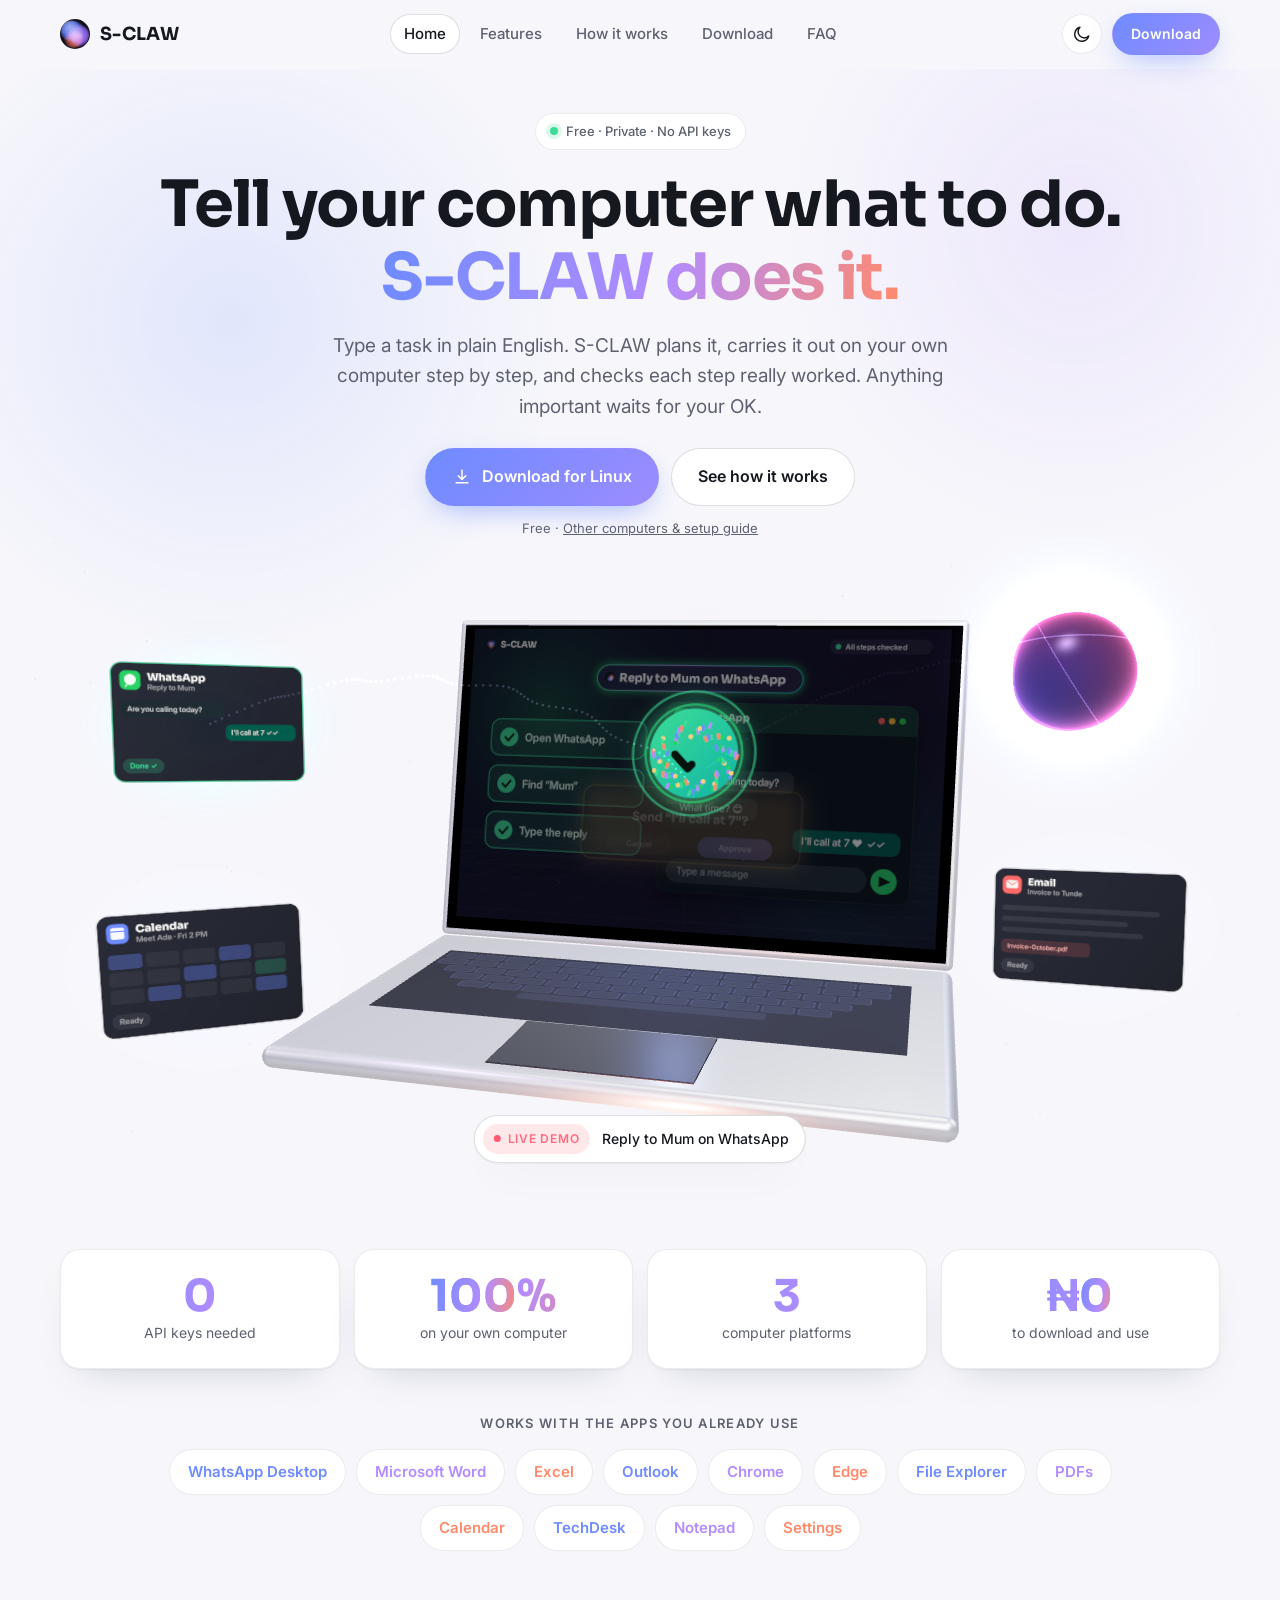
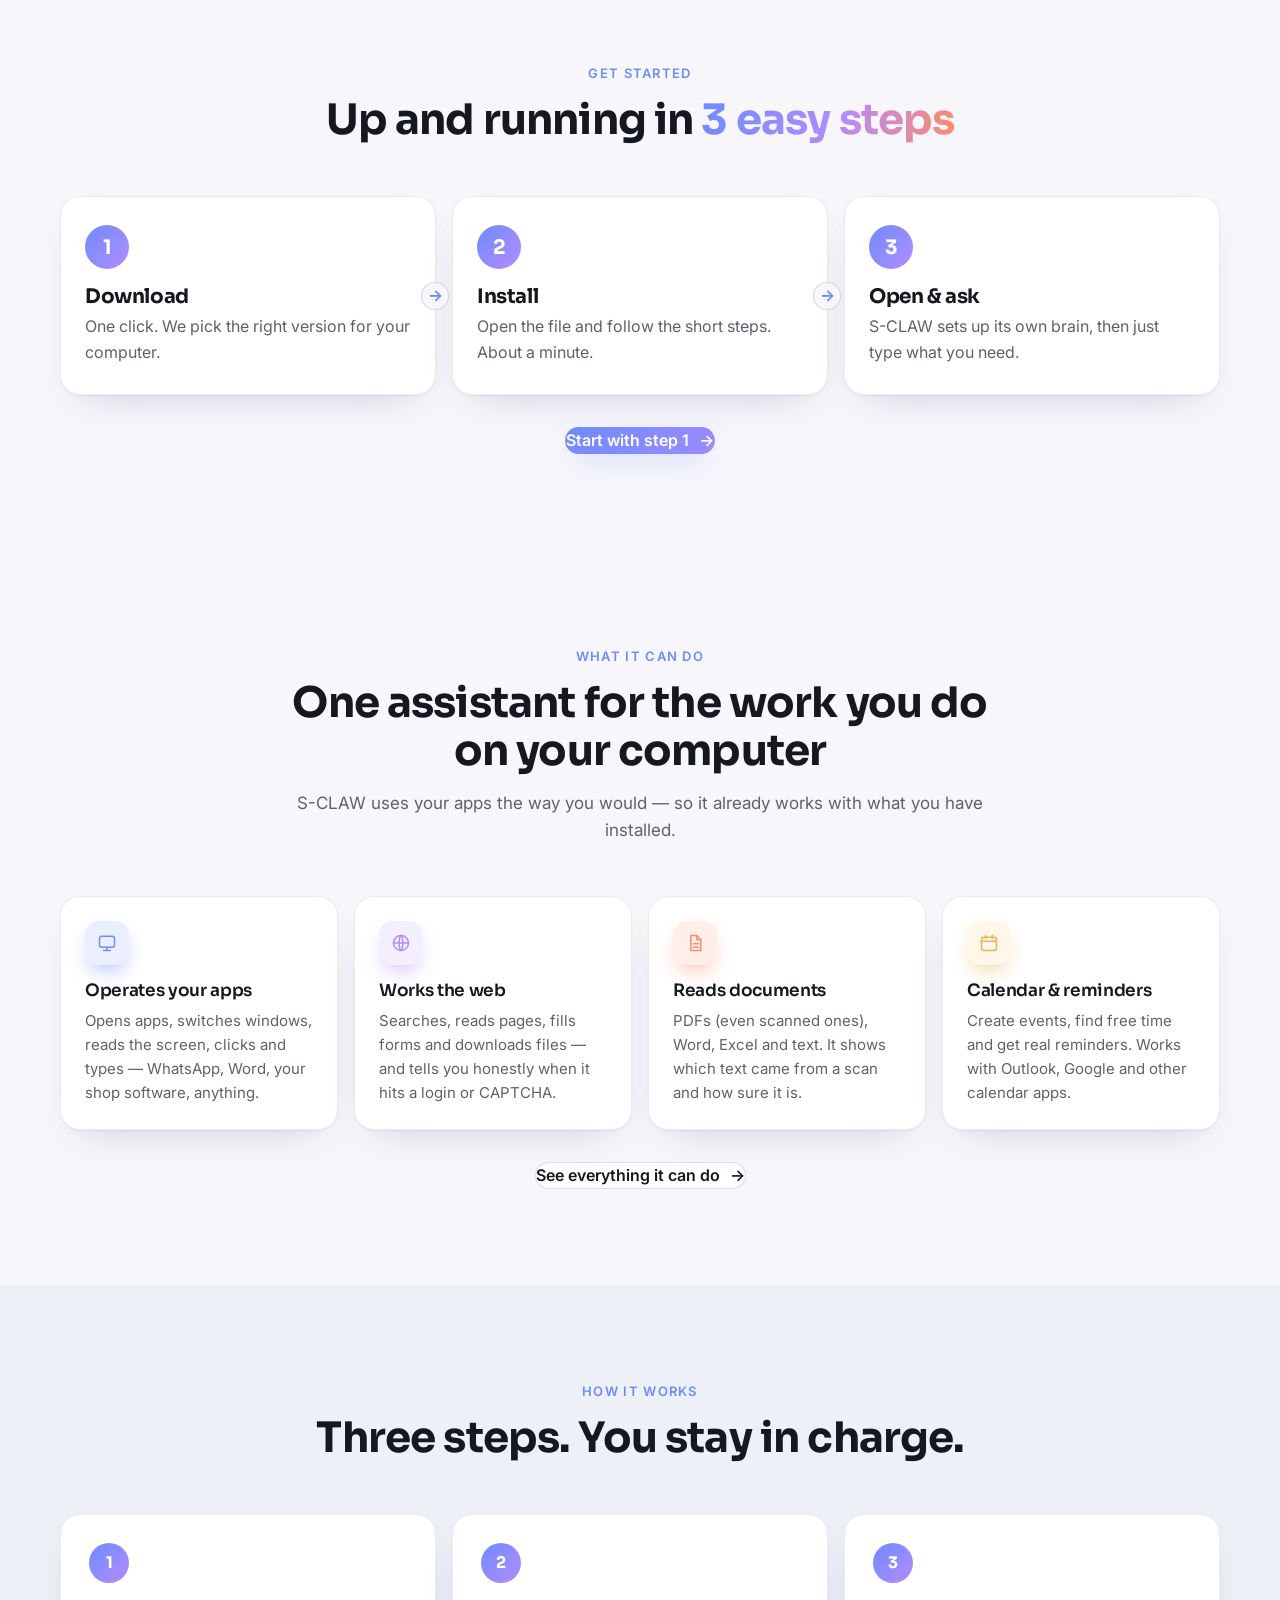
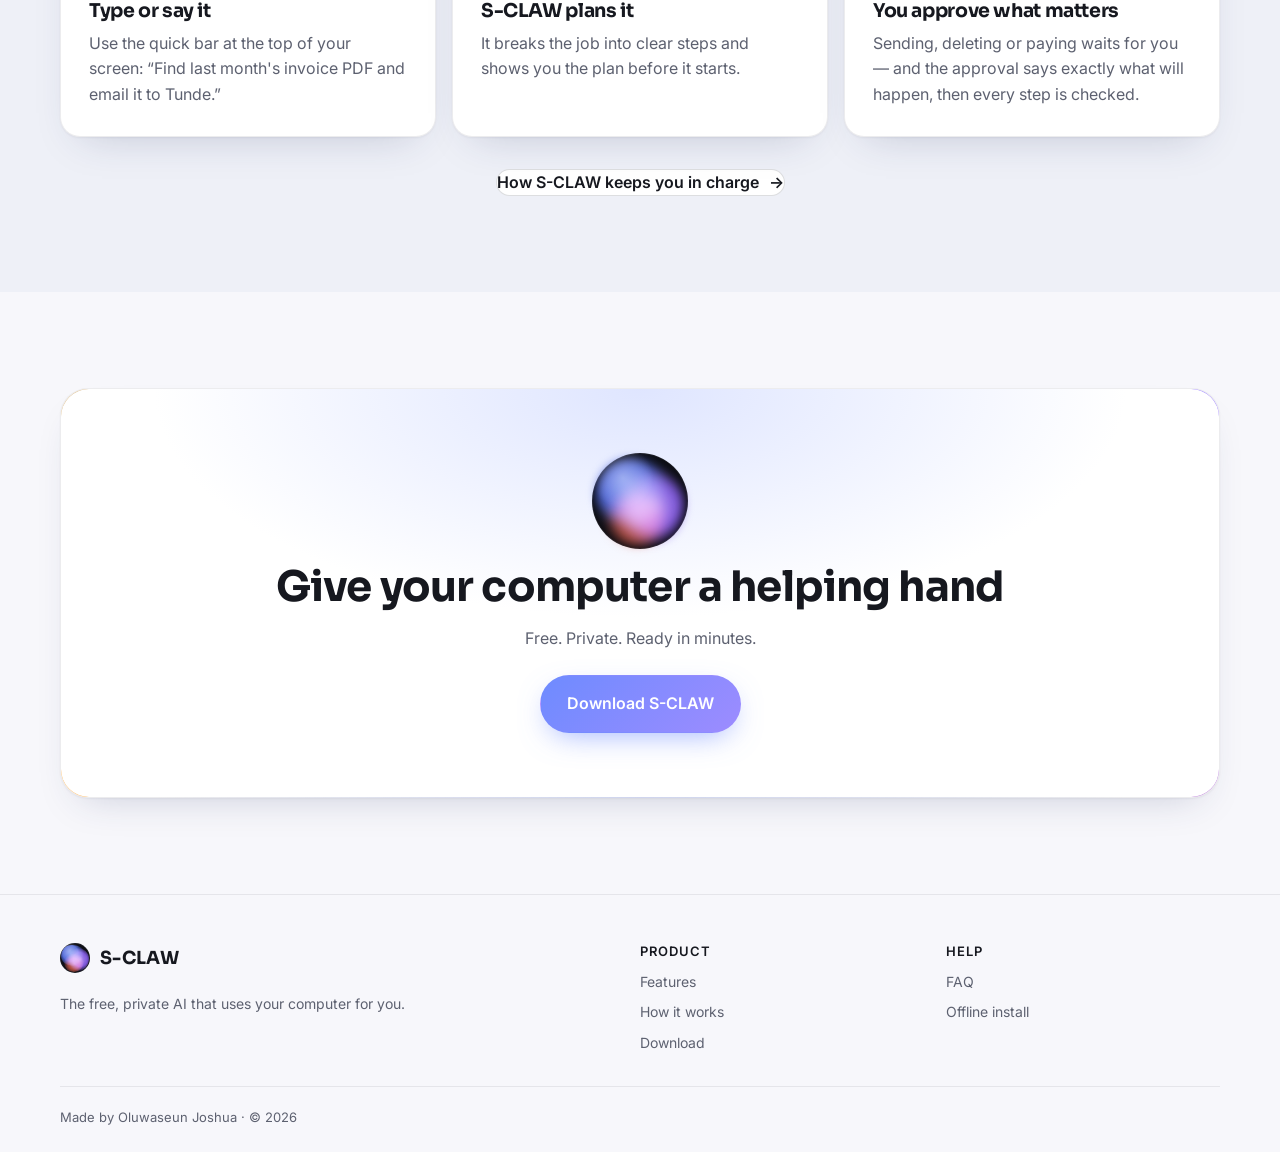
==== commit ce5bc2ea: "Revert "Redesign: distinct identity, clearer pages, focused download" This reverts commit 4a49ccb302" ====
--- a/index.html
+++ b/index.html
@@ -4,15 +4,16 @@
   <meta charset="utf-8" />
   <meta name="viewport" content="width=device-width, initial-scale=1" />
   <title>S-CLAW — the AI that uses your computer for you</title>
-  <meta name="description" content="Type what you want done in plain English. S-CLAW does it on your own computer and asks before anything important. Free, private, no account." />
-  <meta name="theme-color" content="#0f1226" />
+  <meta name="description" content="Type what you want done in plain English. S-CLAW plans it, does it on your own computer, and checks every step. Free, private, no API keys." />
+  <meta name="theme-color" content="#0b0c10" />
   <meta property="og:title" content="S-CLAW — the AI that uses your computer for you" />
-  <meta property="og:description" content="Type what you want done in plain English. S-CLAW does it on your own computer and asks before anything important. Free, private, no account." />
+  <meta property="og:description" content="Free, private AI agent. Download, install, and just tell it what to do." />
   <meta property="og:image" content="/assets/icon-512.png" />
   <link rel="icon" href="/assets/favicon.svg" type="image/svg+xml" />
   <link rel="apple-touch-icon" href="/assets/icon-512.png" />
-  <link rel="preload" href="/fonts/bricolage.woff2" as="font" type="font/woff2" crossorigin />
-  <link rel="preload" href="/fonts/figtree.woff2" as="font" type="font/woff2" crossorigin />
+  <link rel="preconnect" href="https://fonts.googleapis.com" />
+  <link rel="preconnect" href="https://fonts.gstatic.com" crossorigin />
+  <link href="https://fonts.googleapis.com/css2?family=Sora:wght@500;600;700&family=Inter:wght@400;500;600&display=swap" rel="stylesheet" />
   <link rel="stylesheet" href="/styles.css" />
   <script>
     try { var t = localStorage.getItem("sclaw-theme"); if (t) document.documentElement.dataset.theme = t;
@@ -36,7 +37,7 @@
         <a href="/faq">FAQ</a>
       </nav>
       <div class="nav-actions">
-        <button class="icon-btn" id="themeBtn" type="button" aria-label="Switch to light mode">
+        <button class="icon-btn" id="themeBtn" type="button" aria-label="Switch to light mode" title="Switch theme">
           <svg class="i-sun" viewBox="0 0 24 24" aria-hidden="true"><circle cx="12" cy="12" r="4.5"/><path d="M12 2v2.5M12 19.5V22M2 12h2.5M19.5 12H22M4.9 4.9l1.8 1.8M17.3 17.3l1.8 1.8M4.9 19.1l1.8-1.8M17.3 6.7l1.8-1.8"/></svg>
           <svg class="i-moon" viewBox="0 0 24 24" aria-hidden="true"><path d="M20 14.5A8.5 8.5 0 1 1 9.5 4a7 7 0 0 0 10.5 10.5z"/></svg>
         </button>
@@ -52,139 +53,179 @@
         <a href="/how-it-works">How it works</a>
         <a href="/download">Download</a>
         <a href="/faq">FAQ</a>
-      <a class="btn btn-primary" href="/download">Download S-CLAW</a>
     </nav>
   </header>
 
   <main id="main">
+    <!-- HERO -->
     <section class="hero" id="top">
-      <div class="wrap hero-top">
-        <h1>Tell your computer what to do. <span class="nw">S-CLAW</span> does&nbsp;it.</h1>
-        <div class="hero-side">
-          <p class="lead">Type a task in plain English. S-CLAW does it on your own computer, step by step, and asks you before anything important.</p>
-          <div class="hero-cta">
-            <a class="btn btn-primary btn-big" id="heroDl" href="/download">
-              <svg viewBox="0 0 24 24" aria-hidden="true"><path d="M12 4v11m0 0-4.5-4.5M12 15l4.5-4.5M5 19h14"/></svg>
-              <span id="heroDlText">Download S-CLAW</span>
-            </a>
-            <a class="btn btn-quiet btn-big" href="/how-it-works">How it works</a>
-          </div>
-          <p class="hero-fine" id="heroFine">Free for Windows, Mac and Linux. No account needed.</p>
-        </div>
-      </div>
-
-      <div class="wide">
-        <div class="stage" id="stage" role="img" aria-label="Animation: S-CLAW on a laptop replying to a WhatsApp message, emailing an invoice and booking a meeting, asking for approval before each one.">
+      <div class="glow" aria-hidden="true"></div>
+      <div class="aurora" aria-hidden="true"><span></span><span></span><span></span></div>
+      <div class="wrap hero-copy">
+        <p class="pill"><span class="dot"></span> Free · Private · No API keys</p>
+        <h1>Tell your computer what to do.<br /><span class="grad">S-CLAW does it.</span></h1>
+        <p class="lead">Type a task in plain English. S-CLAW plans it, carries it out on your own computer step by step, and checks each step really worked. Anything important waits for your OK.</p>
+        <div class="hero-cta">
+          <a class="btn btn-primary btn-lg btn-shine" id="heroDl" href="/download">
+            <svg viewBox="0 0 24 24" aria-hidden="true"><path d="M12 4v11m0 0-4.5-4.5M12 15l4.5-4.5M5 19h14"/></svg>
+            <span id="heroDlText">Download S-CLAW</span>
+          </a>
+          <a class="btn btn-ghost btn-lg" href="/how-it-works">See how it works</a>
+        </div>
+        <p class="fine" id="heroFine">Windows · macOS · Linux — always the latest version</p>
+      </div>
+
+      <div class="wrap-wide">
+        <div class="stage" id="stage" role="img" aria-label="Animation: S-CLAW on a laptop replying to a WhatsApp message, emailing an invoice and booking a calendar slot, asking for approval before each one.">
           <div class="stage-fallback">
+            <div class="orb orb-xl" aria-hidden="true"><i></i><i></i><i></i><b></b></div>
             <div class="cmd">
               <div class="cmd-bar">
                 <span class="orb orb-xs" aria-hidden="true"><i></i><i></i><i></i></span>
                 <span class="cmd-text" id="cmdText">Reply to Mum on WhatsApp: I'll call at 7</span><span class="caret" aria-hidden="true"></span>
               </div>
               <ol class="cmd-steps" id="cmdSteps">
-                <li>Open WhatsApp</li>
-                <li>Find the chat with Mum</li>
-                <li>Type the message</li>
+                <li class="done">Open WhatsApp</li>
+                <li class="done">Find the chat "Mum"</li>
+                <li class="done">Type the message</li>
                 <li class="ask">Send "I'll call at 7" to Mum? <span class="chip">Approve</span></li>
               </ol>
             </div>
           </div>
-          <p class="stage-caption" aria-hidden="true"><span class="pulse"></span><span class="now">Now doing:</span> <span id="stageCaption">Reply to Mum on WhatsApp</span></p>
-        </div>
-      </div>
-    </section>
-
+          <div class="stage-caption" aria-hidden="true">
+            <span class="live"><i></i> Live demo</span>
+            <span id="stageCaption">Reply to Mum on WhatsApp: I'll call at 7</span>
+          </div>
+        </div>
+      </div>
+    </section>
+
+    <!-- STATS + APPS -->
+    <section class="strip" aria-label="S-CLAW at a glance">
+      <div class="wrap stats">
+        <div class="stat"><strong data-count="0">0</strong><span>API keys needed</span></div>
+        <div class="stat"><strong><span data-count="100">100</span>%</strong><span>on your own computer</span></div>
+        <div class="stat"><strong data-count="3">3</strong><span>computer platforms</span></div>
+        <div class="stat"><strong>₦<span data-count="0">0</span></strong><span>to download and use</span></div>
+      </div>
+      <p class="marquee-label">Works with the apps you already use</p>
+      <ul class="apps wrap"><li>WhatsApp Desktop</li><li>Microsoft Word</li><li>Excel</li><li>Outlook</li><li>Chrome</li><li>Edge</li><li>File Explorer</li><li>PDFs</li><li>Calendar</li><li>TechDesk</li><li>Notepad</li><li>Settings</li></ul>
+    </section>
+
+    <!-- GET STARTED -->
+    <section class="section start-sec">
+      <div class="wrap">
+        <header class="sec-head">
+          <p class="eyebrow">Get started</p>
+          <h2>Up and running in <span class="grad">3 easy steps</span></h2>
+        </header>
+        <ol class="start">
+          <li><span class="s-n">1</span><h3>Download</h3><p>One click. We pick the right version for your computer.</p></li>
+          <li><span class="s-n">2</span><h3>Install</h3><p>Open the file and follow the short steps. About a minute.</p></li>
+          <li><span class="s-n">3</span><h3>Open &amp; ask</h3><p>S-CLAW sets up its own brain, then just type what you need.</p></li>
+        </ol>
+        <p class="more"><a class="btn btn-primary btn-shine" href="/download">Start with step 1 <span aria-hidden="true">→</span></a></p>
+      </div>
+    </section>
+
+    <!-- FEATURES PREVIEW -->
+    <section class="section" id="features">
+      <div class="wrap">
+        <header class="sec-head">
+          <p class="eyebrow">What it can do</p>
+          <h2>One assistant for the work you do on your computer</h2>
+          <p class="sec-sub">S-CLAW uses your apps the way you would — so it already works with what you have installed.</p>
+        </header>
+        <div class="grid feats">
+          <article class="card tilt">
+            <span class="ico"><svg viewBox="0 0 24 24"><rect x="3" y="4" width="18" height="13" rx="3"/><path d="M8 21h8M12 17v4"/></svg></span>
+            <h3>Operates your apps</h3>
+            <p>Opens apps, switches windows, reads the screen, clicks and types — WhatsApp, Word, your shop software, anything.</p>
+          </article>
+          <article class="card tilt">
+            <span class="ico"><svg viewBox="0 0 24 24"><circle cx="12" cy="12" r="9"/><path d="M3 12h18M12 3c3 3.2 3 14.8 0 18M12 3c-3 3.2-3 14.8 0 18"/></svg></span>
+            <h3>Works the web</h3>
+            <p>Searches, reads pages, fills forms and downloads files — and tells you honestly when it hits a login or CAPTCHA.</p>
+          </article>
+          <article class="card tilt">
+            <span class="ico"><svg viewBox="0 0 24 24"><path d="M7 3h7l5 5v13H7z"/><path d="M14 3v5h5M10 13h6M10 17h6"/></svg></span>
+            <h3>Reads documents</h3>
+            <p>PDFs (even scanned ones), Word, Excel and text. It shows which text came from a scan and how sure it is.</p>
+          </article>
+          <article class="card tilt">
+            <span class="ico"><svg viewBox="0 0 24 24"><rect x="3" y="5" width="18" height="16" rx="3"/><path d="M3 10h18M8 3v4M16 3v4"/></svg></span>
+            <h3>Calendar &amp; reminders</h3>
+            <p>Create events, find free time and get real reminders. Works with Outlook, Google and other calendar apps.</p>
+          </article>
+        </div>
+        <p class="more"><a class="btn btn-ghost" href="/features">See everything it can do <span aria-hidden="true">→</span></a></p>
+      </div>
+    </section>
+
+    <!-- HOW -->
+    <section class="section alt" id="how">
+      <div class="wrap">
+        <header class="sec-head">
+          <p class="eyebrow">How it works</p>
+          <h2>Three steps. You stay in charge.</h2>
+        </header>
+        <ol class="steps">
+          <li class="step tilt">
+            <span class="num">1</span>
+            <h3>Type or say it</h3>
+            <p>Use the quick bar at the top of your screen: “Find last month's invoice PDF and email it to Tunde.”</p>
+          </li>
+          <li class="step tilt">
+            <span class="num">2</span>
+            <h3>S-CLAW plans it</h3>
+            <p>It breaks the job into clear steps and shows you the plan before it starts.</p>
+          </li>
+          <li class="step tilt">
+            <span class="num">3</span>
+            <h3>You approve what matters</h3>
+            <p>Sending, deleting or paying waits for you — and the approval says exactly what will happen, then every step is checked.</p>
+          </li>
+        </ol>
+        <p class="more"><a class="btn btn-ghost" href="/how-it-works">How S-CLAW keeps you in charge <span aria-hidden="true">→</span></a></p>
+      </div>
+    </section>
+
+    <!-- FINAL CTA -->
     <section class="section">
       <div class="wrap">
-        <div class="say-head">
-          <h2 class="sec-title">Say it the way you'd say it to a friend.</h2>
-          <p class="lead">No commands to learn. S-CLAW uses the apps already on your computer, the same way you do.</p>
-        </div>
-        <ul class="says">
-          <li><p class="say">Tell the shop group the new stock has arrived</p><p class="result">Sent in WhatsApp</p></li>
-          <li><p class="say">Find last month's invoice and email it to Tunde</p><p class="result">Email sent with the PDF attached</p></li>
-          <li><p class="say">Summarise this scanned PDF in five points</p><p class="result">Five points, read from the scan</p></li>
-          <li><p class="say">Find me a free hour on Thursday afternoon</p><p class="result">3 PM is free, added to your calendar</p></li>
-        </ul>
-        <p class="apps-line">Works with <b>WhatsApp Desktop</b>, <b>Word</b>, <b>Excel</b>, <b>Outlook</b>, <b>Chrome</b>, <b>Edge</b>, <b>File Explorer</b>, <b>PDFs</b>, your <b>calendar</b>, <b>TechDesk</b> and more.</p>
-      </div>
-    </section>
-
-    <section class="section band">
-      <div class="wrap charge">
-        <div>
-          <h2 class="sec-title">Nothing important happens without your OK.</h2>
-          <ul class="promises">
-            <li class="c-act"><div><h3>It shows its plan</h3><p>Every task is broken into clear steps you can see.</p></div></li>
-            <li class="c-ask"><div><h3>It asks before it acts</h3><p>Sending, deleting, paying or submitting waits for you, and it tells you exactly what will happen.</p></div></li>
-            <li class="c-done"><div><h3>It checks its own work</h3><p>After each step it looks again to make sure it really worked.</p></div></li>
-          </ul>
-        </div>
-        <div class="approval" aria-label="Example of an approval S-CLAW shows you">
-          <p class="ap-tag">Needs your OK</p>
-          <p class="ap-q">Send this message to Mum?</p>
-          <dl class="ap-detail">
-            <div><dt>App</dt><dd>WhatsApp</dd></div>
-            <div><dt>Chat</dt><dd>Mum</dd></div>
-            <div><dt>Message</dt><dd>“I'll call at 7”</dd></div>
-          </dl>
-          <div class="ap-btns" aria-hidden="true"><span class="ap-no">Cancel</span><span class="ap-yes">Approve</span></div>
-          <ul class="ap-steps">
-            <li>Opened WhatsApp</li>
-            <li>Found the chat with Mum</li>
-            <li>Typed the message</li>
-          </ul>
-        </div>
-      </div>
-    </section>
-
-    <section class="section">
-      <div class="wrap">
-        <h2 class="sec-title">Ready in about five minutes.</h2>
-        <ol class="steps3">
-          <li><h3>Download</h3><p>One button. We pick the right version for your computer.</p></li>
-          <li><h3>Install</h3><p>Open the file and follow the short steps. About a minute.</p></li>
-          <li><h3>Open and ask</h3><p>S-CLAW sets up its own brain, then you just type.</p></li>
-        </ol>
-        <p style="margin-top:40px"><a class="link" href="/download">See the install guide</a></p>
-      </div>
-    </section>
-
-    <section class="section tight">
-      <div class="wrap">
-        <div class="close">
-          <div>
-            <h2>Give your computer a helping hand.</h2>
-            <p>Free, private, and it works offline once it's set up.</p>
-          </div>
-          <div class="close-cta">
-            <a class="btn btn-primary btn-big" href="/download" data-os-download>Download S-CLAW</a>
-          </div>
+        <div class="final">
+          <span class="orb orb-md" aria-hidden="true"><i></i><i></i><i></i></span>
+          <h2>Give your computer a helping hand</h2>
+          <p>Free. Private. Ready in minutes.</p>
+          <a class="btn btn-primary btn-lg" href="/download">Download S-CLAW</a>
         </div>
       </div>
     </section>
   </main>
 
   <footer class="foot">
-    <div class="wrap">
-      <div class="foot-grid">
-        <div>
-          <a class="brand" href="/"><span class="orb orb-sm" aria-hidden="true"><i></i><i></i><i></i></span><span class="brand-name">S-CLAW</span></a>
-          <p class="foot-tag">The free, private AI that uses your computer for you.</p>
-        </div>
-        <nav aria-label="Product">
-          <h4>Product</h4>
-          <a href="/features">What it can do</a>
-          <a href="/how-it-works">How it works</a>
-          <a href="/download">Download</a>
-        </nav>
-        <nav aria-label="Help">
-          <h4>Help</h4>
-          <a href="/faq">Questions</a>
-          <a href="/download#offline">Install without internet</a>
-        </nav>
-      </div>
-      <p class="foot-bottom">Made by Oluwaseun Joshua, <span id="year">2026</span>.</p>
+    <div class="wrap foot-grid">
+      <div>
+        <a class="brand" href="/">
+          <span class="orb orb-sm" aria-hidden="true"><i></i><i></i><i></i></span>
+          <span class="brand-name">S-CLAW</span>
+        </a>
+        <p class="foot-tag">The free, private AI that uses your computer for you.</p>
+      </div>
+      <nav aria-label="Product">
+        <h4>Product</h4>
+        <a href="/features">Features</a>
+        <a href="/how-it-works">How it works</a>
+        <a href="/download">Download</a>
+      </nav>
+      <nav aria-label="Help">
+        <h4>Help</h4>
+        <a href="/faq">FAQ</a>
+        <a href="/download#brains">Offline install</a>
+      </nav>
+    </div>
+    <div class="wrap foot-bottom">
+      <p>Made by Oluwaseun Joshua · © <span id="year">2026</span></p>
     </div>
   </footer>
 
--- a/styles.css
+++ b/styles.css
@@ -1,437 +1,611 @@
-/* =====================================================================
-   S-CLAW — design system
-   Colour has meaning everywhere on the site:
-     act  (periwinkle) = S-CLAW is working
-     ask  (ember)      = it needs your OK
-     done (mint)       = finished and checked
-   ===================================================================== */
-@font-face { font-family: "Bricolage"; src: url("/fonts/bricolage.woff2") format("woff2"); font-weight: 200 800; font-stretch: 75% 100%; font-display: swap; }
-@font-face { font-family: "Figtree"; src: url("/fonts/figtree.woff2") format("woff2"); font-weight: 300 900; font-display: swap; }
-
+/* ---------- tokens ---------- */
 :root {
-  --display: "Bricolage", "Figtree", system-ui, sans-serif;
-  --font: "Figtree", system-ui, -apple-system, "Segoe UI", Roboto, sans-serif;
+  --blue: #6e8bff;
+  --violet: #b38cff;
+  --peach: #ff8a6b;
+  --gold: #ffd27a;
+  --r-sm: 12px;
+  --r: 20px;
+  --r-lg: 28px;
   --ease: cubic-bezier(.2, .7, .2, 1);
-  --r-s: 12px; --r-m: 20px; --r-l: 32px;
-  --wrap: 1180px;
+  --font: "Inter", system-ui, -apple-system, "Segoe UI", Roboto, sans-serif;
+  --display: "Sora", var(--font);
 }
 [data-theme="dark"] {
-  --bg: #0f1226; --bg-2: #13173a;
-  --surface: #181c3a; --surface-2: #20254a; --raise: #262c56;
-  --line: rgba(184, 192, 255, .11); --line-2: rgba(184, 192, 255, .2);
-  --text: #eef0ff; --muted: #a3a8cc; --faint: #6f7499;
-  --act: #7b93ff; --act-2: #b79cff; --ask: #ff8a5c; --done: #3ddc97;
-  --on-act: #0f1226;
-  --shadow: 0 30px 60px -30px rgba(3, 4, 20, .8);
+  --bg: #0b0c10;
+  --bg-2: #111318;
+  --surface: #15171d;
+  --surface-2: #1b1e26;
+  --line: rgba(255, 255, 255, .08);
+  --line-2: rgba(255, 255, 255, .14);
+  --text: #ededf0;
+  --muted: #a6a7ae;
+  --shadow: 0 1px 0 rgba(255, 255, 255, .04) inset, 0 20px 50px -24px rgba(0, 0, 0, .7);
   color-scheme: dark;
 }
 [data-theme="light"] {
-  --bg: #f2f3fa; --bg-2: #e8eaf6;
-  --surface: #ffffff; --surface-2: #eceefa; --raise: #ffffff;
-  --line: rgba(15, 18, 38, .1); --line-2: rgba(15, 18, 38, .18);
-  --text: #0f1226; --muted: #4f5578; --faint: #7d82a3;
-  --act: #4a62ee; --act-2: #7d5ff0; --ask: #d9541f; --done: #0e9a63;
-  --on-act: #ffffff;
-  --shadow: 0 24px 50px -28px rgba(30, 36, 90, .35);
+  --bg: #f7f7fb;
+  --bg-2: #eef0f7;
+  --surface: #ffffff;
+  --surface-2: #f3f4fa;
+  --line: rgba(20, 24, 40, .08);
+  --line-2: rgba(20, 24, 40, .14);
+  --text: #16181f;
+  --muted: #5d6170;
+  --shadow: 0 1px 2px rgba(20, 24, 40, .05), 0 18px 40px -22px rgba(40, 50, 100, .25);
   color-scheme: light;
 }
 
+/* ---------- base ---------- */
 *, *::before, *::after { box-sizing: border-box; }
-html { scroll-behavior: smooth; scroll-padding-top: 88px; -webkit-text-size-adjust: 100%; }
-body { margin: 0; background: var(--bg); color: var(--text); font: 400 17px/1.6 var(--font); -webkit-font-smoothing: antialiased; overflow-x: hidden; }
-h1, h2, h3 { font-family: var(--display); margin: 0; font-weight: 720; letter-spacing: -.022em; font-stretch: 92%; }
-h1 { font-size: clamp(44px, 7vw, 94px); line-height: .98; letter-spacing: -.028em; font-stretch: 92%; }
-h2 { font-size: clamp(32px, 4.4vw, 58px); line-height: 1.02; }
-h3 { font-size: 22px; line-height: 1.2; letter-spacing: -.015em; font-weight: 700; }
+html { scroll-behavior: smooth; scroll-padding-top: 84px; }
+body {
+  margin: 0; background: var(--bg); color: var(--text);
+  font: 400 16px/1.6 var(--font); -webkit-font-smoothing: antialiased;
+  transition: background .3s var(--ease), color .3s var(--ease);
+  overflow-x: hidden;
+}
+h1, h2, h3 { font-family: var(--display); line-height: 1.15; margin: 0; letter-spacing: -.02em; }
 p { margin: 0; }
-a { color: inherit; }
-b, strong { font-weight: 650; }
-svg { width: 20px; height: 20px; fill: none; stroke: currentColor; stroke-width: 1.9; stroke-linecap: round; stroke-linejoin: round; flex: none; }
-:focus-visible { outline: 3px solid var(--act); outline-offset: 3px; border-radius: 10px; }
-code, kbd { font: 600 .86em/1.4 ui-monospace, "Cascadia Mono", Consolas, monospace; padding: 1px 7px; border-radius: 7px; background: var(--surface-2); border: 1px solid var(--line); overflow-wrap: anywhere; }
-.skip { position: absolute; left: -999px; top: 8px; z-index: 300; background: var(--act); color: var(--on-act); padding: 8px 14px; border-radius: 10px; }
+a { color: inherit; text-decoration: none; }
+svg { width: 20px; height: 20px; fill: none; stroke: currentColor; stroke-width: 1.8; stroke-linecap: round; stroke-linejoin: round; flex: none; }
+:focus-visible { outline: 2px solid var(--blue); outline-offset: 3px; border-radius: 10px; }
+.skip { position: absolute; left: -999px; top: 8px; z-index: 100; background: var(--blue); color: #fff; padding: 8px 14px; border-radius: 10px; }
 .skip:focus { left: 12px; }
-.wrap { width: min(var(--wrap), 100% - 40px); margin-inline: auto; }
-.wide { width: min(1340px, 100% - 24px); margin-inline: auto; }
-.lead { font-size: clamp(18px, 1.5vw, 21px); line-height: 1.55; color: var(--muted); max-width: 34em; }
-.muted { color: var(--muted); }
-.nw { white-space: nowrap; }
-.desk > * { min-width: 0; }
-.sr { position: absolute; width: 1px; height: 1px; overflow: hidden; clip: rect(0 0 0 0); white-space: nowrap; }
-
-/* ---------- logo orb (the brand mark, gently alive) ---------- */
-.orb { position: relative; display: inline-grid; border-radius: 50%; isolation: isolate; flex: none; overflow: hidden;
-  background: radial-gradient(circle at 50% 50%, #1d2140, #0b0c18 70%); }
-.orb i { position: absolute; border-radius: 50%; mix-blend-mode: screen; animation: orb-spin 8s linear infinite; }
-.orb i:nth-child(1) { inset: 6% 20% 24% 4%; background: radial-gradient(circle, #7b93ff, transparent 68%); }
-.orb i:nth-child(2) { inset: 18% 4% 6% 22%; background: radial-gradient(circle, #b79cff, transparent 68%); animation-duration: 11s; animation-direction: reverse; }
-.orb i:nth-child(3) { inset: 32% 22% 4% 16%; background: radial-gradient(circle, #ff8a5c, transparent 66%); animation-duration: 13s; opacity: .8; }
-.orb::after { content: ""; position: absolute; inset: 0; border-radius: 50%; background: radial-gradient(circle at 32% 26%, rgba(255,255,255,.4), transparent 34%); }
+.wrap { width: min(1160px, 100% - 40px); margin-inline: auto; }
+.narrow { width: min(760px, 100% - 40px); }
+
+/* ---------- animated orb logo ---------- */
+.orb { position: relative; display: inline-grid; place-items: center; border-radius: 50%; isolation: isolate; flex: none; }
+.orb i {
+  position: absolute; inset: 8%; border-radius: 46% 54% 50% 50% / 52% 46% 54% 48%;
+  mix-blend-mode: screen; filter: blur(var(--blur, 3px)); opacity: .95;
+  animation: orb-spin 7s linear infinite, orb-morph 5s ease-in-out infinite alternate;
+}
+.orb { background: radial-gradient(circle at 50% 50%, #1a1d2b, #0b0c12 70%); box-shadow: 0 0 0 1px rgba(255,255,255,.06) inset; }
+.orb i:nth-child(1) { inset: 6% 18% 22% 4%; background: radial-gradient(circle at 40% 40%, var(--blue) 0, #4a63e0 40%, transparent 70%); }
+.orb i:nth-child(2) { inset: 16% 4% 6% 22%; background: radial-gradient(circle at 60% 50%, var(--violet) 0, #7b4fe0 40%, transparent 70%); animation-duration: 9s, 6s; animation-direction: reverse, alternate; }
+.orb i:nth-child(3) { inset: 30% 20% 4% 14%; background: radial-gradient(circle at 50% 60%, var(--peach) 0, #e0563a 35%, transparent 68%); animation-duration: 11s, 7s; opacity: .75; }
+.orb::after { content: ""; position: absolute; inset: 0; border-radius: 50%; background: radial-gradient(circle at 32% 26%, rgba(255,255,255,.35), transparent 32%); z-index: 2; }
+.orb-xs { width: 22px; height: 22px; --blur: 1.5px; }
+.orb-sm { width: 30px; height: 30px; --blur: 2px; }
+.orb-md { width: 76px; height: 76px; --blur: 5px; }
+.orb-xl { width: clamp(220px, 30vw, 320px); height: clamp(220px, 30vw, 320px); --blur: 10px; }
+.orb-xl b { position: absolute; inset: -18%; border-radius: 50%; background: radial-gradient(circle, rgba(110,139,255,.35), transparent 65%); z-index: -1; animation: breathe 4s ease-in-out infinite; }
 @keyframes orb-spin { to { transform: rotate(360deg); } }
-.orb-xs { width: 20px; height: 20px; } .orb-sm { width: 30px; height: 30px; } .orb-md { width: 64px; height: 64px; }
-.orb-xl { width: 260px; height: 260px; }
+@keyframes orb-morph {
+  0% { border-radius: 46% 54% 50% 50% / 52% 46% 54% 48%; scale: 1; }
+  50% { border-radius: 58% 42% 44% 56% / 44% 58% 42% 56%; scale: 1.06; }
+  100% { border-radius: 40% 60% 56% 44% / 58% 40% 60% 42%; scale: .96; }
+}
+@keyframes breathe { 50% { transform: scale(1.12); opacity: .7; } }
 
 /* ---------- buttons ---------- */
-.btn { display: inline-flex; align-items: center; justify-content: center; gap: 10px; padding: 14px 26px; border-radius: 999px; border: 1.5px solid transparent;
-  font: 650 16px/1 var(--font); text-decoration: none; cursor: pointer; white-space: nowrap; transition: transform .15s var(--ease), background .2s, border-color .2s, box-shadow .2s; }
-.btn:active { transform: translateY(1px) scale(.99); }
-.btn-primary { background: var(--act); color: var(--on-act); box-shadow: 0 14px 34px -14px var(--act); }
-.btn-primary:hover { background: color-mix(in srgb, var(--act) 86%, white); }
-.btn-quiet { background: transparent; color: var(--text); border-color: var(--line-2); }
-.btn-quiet:hover { background: var(--surface); }
-.btn-big { padding: 19px 34px; font-size: 18px; }
-.btn-sm { padding: 10px 18px; font-size: 15px; }
-.btn svg { width: 20px; height: 20px; }
-.icon-btn { width: 42px; height: 42px; border-radius: 50%; display: grid; place-items: center; background: transparent; border: 1.5px solid var(--line-2); color: var(--text); cursor: pointer; }
-.icon-btn:hover { background: var(--surface); }
+.btn { display: inline-flex; align-items: center; justify-content: center; gap: 10px; border-radius: 999px; font-weight: 600; border: 1px solid transparent; cursor: pointer; transition: transform .2s var(--ease), box-shadow .2s var(--ease), background .2s var(--ease); white-space: nowrap; }
+.btn:active { transform: scale(.98); }
+.btn-sm { padding: 9px 18px; font-size: 14px; }
+.btn-lg { padding: 15px 26px; font-size: 16px; }
+.btn-primary { background: linear-gradient(135deg, var(--blue), var(--violet)); color: #fff; box-shadow: 0 10px 30px -10px rgba(110, 139, 255, .7); }
+.btn-primary:hover { transform: translateY(-2px); box-shadow: 0 16px 36px -12px rgba(110, 139, 255, .85); }
+.btn-ghost { background: var(--surface); border-color: var(--line-2); color: var(--text); }
+.btn-ghost:hover { background: var(--surface-2); }
+.icon-btn { width: 40px; height: 40px; border-radius: 50%; display: grid; place-items: center; background: var(--surface); border: 1px solid var(--line); color: var(--text); cursor: pointer; transition: background .2s; }
+.icon-btn:hover { background: var(--surface-2); }
 [data-theme="dark"] .i-moon, [data-theme="light"] .i-sun { display: none; }
-.link { color: var(--act); font-weight: 650; text-underline-offset: 4px; }
 
 /* ---------- nav ---------- */
-.nav { position: sticky; top: 0; z-index: 100; background: color-mix(in srgb, var(--bg) 88%, transparent); border-bottom: 1px solid transparent; transition: border-color .2s; }
-.nav.scrolled { border-color: var(--line); }
-@supports (backdrop-filter: blur(1px)) { .nav { backdrop-filter: saturate(1.4) blur(8px); -webkit-backdrop-filter: saturate(1.4) blur(8px); } }
-.nav-inner { display: flex; align-items: center; gap: 24px; height: 72px; }
-.brand { display: inline-flex; align-items: center; gap: 10px; text-decoration: none; }
-.brand-name { font: 800 20px var(--display); letter-spacing: -.02em; font-stretch: 90%; }
-.nav-links { display: flex; gap: 4px; margin-left: auto; }
-.nav-links a { padding: 9px 14px; border-radius: 999px; color: var(--muted); font-weight: 550; font-size: 15.5px; text-decoration: none; }
-.nav-links a:hover { color: var(--text); }
-.nav-links a[aria-current="page"] { color: var(--text); background: var(--surface); }
+.nav { position: sticky; top: 0; z-index: 50; transition: background .3s, border-color .3s; border-bottom: 1px solid transparent; }
+.nav.scrolled { background: color-mix(in srgb, var(--bg) 82%, transparent); backdrop-filter: blur(14px); -webkit-backdrop-filter: blur(14px); border-color: var(--line); }
+.nav-inner { display: flex; align-items: center; justify-content: space-between; height: 68px; gap: 20px; }
+.brand { display: inline-flex; align-items: center; gap: 10px; }
+.brand-name { font-family: var(--display); font-weight: 700; font-size: 18px; letter-spacing: .02em; }
+.nav-links { display: flex; gap: 6px; }
+.nav-links a { padding: 8px 14px; border-radius: 999px; color: var(--muted); font-size: 15px; font-weight: 500; transition: color .2s, background .2s; }
+.nav-links a:hover { color: var(--text); background: var(--surface); }
 .nav-actions { display: flex; align-items: center; gap: 10px; }
 .menu-btn { display: none; }
 .mobile-menu { display: none; }
 
+/* ---------- hero ---------- */
+.hero { position: relative; padding: 44px 0 40px; overflow: hidden; }
+.glow { position: absolute; inset: -20% -10% auto; height: 700px; background:
+  radial-gradient(40% 50% at 70% 35%, rgba(110,139,255,.22), transparent 70%),
+  radial-gradient(30% 40% at 85% 60%, rgba(179,140,255,.18), transparent 70%); pointer-events: none; }
+.pill { display: inline-flex; align-items: center; gap: 8px; padding: 7px 14px; border-radius: 999px; background: var(--surface); border: 1px solid var(--line); font-size: 13px; font-weight: 500; color: var(--muted); }
+.dot { width: 8px; height: 8px; border-radius: 50%; background: #3ddc97; box-shadow: 0 0 0 4px rgba(61,220,151,.18); }
+h1 { font-size: clamp(38px, 5.6vw, 64px); margin: 22px 0 20px; font-weight: 700; }
+.grad { background: linear-gradient(100deg, var(--blue), var(--violet) 55%, var(--peach)); -webkit-background-clip: text; background-clip: text; color: transparent; }
+.lead { font-size: clamp(17px, 1.6vw, 19px); color: var(--muted); max-width: 34em; }
+.hero-cta { display: flex; flex-wrap: wrap; gap: 12px; margin: 32px 0 16px; }
+.fine { font-size: 13px; color: var(--muted); }
+
+.cmd { position: relative; z-index: 3; margin-top: -48px; width: min(440px, 100%); background: color-mix(in srgb, var(--surface) 88%, transparent); backdrop-filter: blur(16px); -webkit-backdrop-filter: blur(16px); border: 1px solid var(--line-2); border-radius: var(--r-lg); padding: 14px; box-shadow: var(--shadow); }
+.cmd-bar { display: flex; align-items: center; gap: 10px; padding: 10px 14px; border-radius: 999px; background: var(--surface-2); border: 1px solid var(--line); font-size: 14px; font-weight: 500; min-height: 44px; }
+.cmd-text { white-space: nowrap; overflow: hidden; text-overflow: ellipsis; }
+.caret { width: 2px; height: 18px; background: var(--blue); animation: blink 1s steps(1) infinite; flex: none; }
+@keyframes blink { 50% { opacity: 0; } }
+.cmd-steps { list-style: none; margin: 12px 4px 2px; padding: 0; display: grid; gap: 8px; font-size: 14px; }
+.cmd-steps li { display: flex; align-items: center; gap: 10px; color: var(--muted); opacity: 0; translate: 0 6px; transition: opacity .35s var(--ease), translate .35s var(--ease); }
+.cmd-steps li.show { opacity: 1; translate: 0 0; }
+.cmd-steps li::before { content: ""; width: 18px; height: 18px; border-radius: 50%; flex: none; background: rgba(61,220,151,.15) url("data:image/svg+xml,%3Csvg xmlns='http://www.w3.org/2000/svg' viewBox='0 0 24 24' fill='none' stroke='%233ddc97' stroke-width='3' stroke-linecap='round' stroke-linejoin='round'%3E%3Cpath d='M6 12.5l4 4 8-9'/%3E%3C/svg%3E") center/12px no-repeat; }
+.cmd-steps li.ask { color: var(--text); font-weight: 500; }
+.cmd-steps li.ask::before { background: rgba(255,210,122,.18) url("data:image/svg+xml,%3Csvg xmlns='http://www.w3.org/2000/svg' viewBox='0 0 24 24' fill='none' stroke='%23e6b35a' stroke-width='3' stroke-linecap='round'%3E%3Cpath d='M12 7v6M12 17h.01'/%3E%3C/svg%3E") center/12px no-repeat; }
+.chip { margin-left: auto; padding: 4px 12px; border-radius: 999px; background: linear-gradient(135deg, var(--blue), var(--violet)); color: #fff; font-size: 12px; font-weight: 600; }
+
 /* ---------- sections ---------- */
-.section { padding: clamp(72px, 9vw, 128px) 0; }
-.section.tight { padding-top: 32px; }
-.band { background: var(--bg-2); }
-.sec-title { max-width: 18em; }
-.sec-title + .lead { margin-top: 18px; }
-
-/* =====================================================================
-   HOME
-   ===================================================================== */
-.hero { position: relative; padding: clamp(40px, 6vw, 80px) 0 0; overflow: hidden; }
-.hero::before { content: ""; position: absolute; inset: 0 0 auto; height: 900px; pointer-events: none;
-  background: radial-gradient(50% 60% at 78% 30%, color-mix(in srgb, var(--act) 18%, transparent), transparent 70%),
-              radial-gradient(40% 50% at 10% 10%, color-mix(in srgb, var(--act-2) 12%, transparent), transparent 70%); }
-.hero-top { position: relative; display: grid; grid-template-columns: 1.35fr .9fr; gap: 48px; align-items: end; }
-.hero h1 { max-width: 9.5em; }
-.hero-side { padding-bottom: 10px; }
-.hero-side .lead { margin-bottom: 26px; }
-.hero-cta { display: flex; flex-wrap: wrap; gap: 12px; }
-.hero-fine { margin-top: 14px; font-size: 14px; color: var(--faint); }
-.hero-fine a { color: var(--muted); }
-
-.stage { position: relative; height: clamp(440px, 50vw, 680px); margin-top: 8px; }
-.stage-canvas { position: absolute; inset: 0; width: 100% !important; height: 100% !important; display: block; }
-.stage-fallback { position: absolute; inset: 0; display: grid; place-items: center; }
-.stage.is3d .stage-fallback { display: none; }
-.stage-caption { position: absolute; left: 50%; bottom: 12px; translate: -50% 0; z-index: 3; display: flex; align-items: center; gap: 10px; max-width: calc(100% - 24px);
-  padding: 10px 18px; border-radius: 999px; background: var(--surface); border: 1px solid var(--line); font-size: 15px; white-space: nowrap; box-shadow: var(--shadow); }
-.stage-caption #stageCaption { overflow: hidden; text-overflow: ellipsis; font-weight: 600; }
-.stage-caption .now { color: var(--muted); }
-.pulse { width: 9px; height: 9px; border-radius: 50%; background: var(--act); box-shadow: 0 0 0 0 var(--act); animation: pulse 1.8s infinite; flex: none; }
-@keyframes pulse { 70% { box-shadow: 0 0 0 9px transparent; } 100% { box-shadow: 0 0 0 0 transparent; } }
-.stage.no3d .stage-caption { display: none; }
-
-/* fallback demo (no 3D) */
-.cmd { width: min(460px, 92%); background: var(--surface); border: 1px solid var(--line-2); border-radius: var(--r-l); padding: 16px; box-shadow: var(--shadow); }
-.cmd-bar { display: flex; align-items: center; gap: 10px; padding: 12px 16px; border-radius: 999px; background: var(--surface-2); font-weight: 600; }
-.cmd-text { white-space: nowrap; overflow: hidden; text-overflow: ellipsis; }
-.caret { width: 2px; height: 18px; background: var(--act); animation: blink 1s steps(1) infinite; flex: none; }
-@keyframes blink { 50% { opacity: 0; } }
-.cmd-steps { list-style: none; margin: 12px 6px 4px; padding: 0; display: grid; gap: 8px; }
-.cmd-steps li { display: flex; align-items: center; gap: 10px; color: var(--muted); }
-.cmd-steps li::before { content: "✓"; width: 20px; height: 20px; border-radius: 50%; display: grid; place-items: center; font-size: 12px; font-weight: 800; color: var(--done); background: color-mix(in srgb, var(--done) 16%, transparent); }
-.cmd-steps li.ask { color: var(--text); }
-.cmd-steps li.ask::before { content: "!"; color: var(--ask); background: color-mix(in srgb, var(--ask) 16%, transparent); }
-.chip { margin-left: auto; padding: 5px 12px; border-radius: 999px; background: var(--act); color: var(--on-act); font-size: 12px; font-weight: 700; }
-
-/* "just say it" sentences */
-.say-head { display: grid; grid-template-columns: 1fr 1fr; gap: 40px; align-items: end; margin-bottom: 48px; }
-.says { list-style: none; margin: 0; padding: 0; border-top: 1px solid var(--line); }
-.says li { display: grid; grid-template-columns: 1fr minmax(220px, 300px); gap: 32px; align-items: baseline; padding: 30px 0; border-bottom: 1px solid var(--line); }
-.say { font: 650 clamp(24px, 3.1vw, 40px)/1.15 var(--display); letter-spacing: -.025em; font-stretch: 90%; }
-.say::before { content: "“"; color: var(--act); }
-.say::after { content: "”"; color: var(--act); }
-.result { display: flex; gap: 10px; align-items: baseline; color: var(--muted); font-size: 16px; }
-.result::before { content: ""; width: 10px; height: 10px; border-radius: 50%; background: var(--done); flex: none; translate: 0 -1px; }
-.apps-line { margin-top: 40px; max-width: 46em; color: var(--muted); font-size: 18px; }
-.apps-line b { color: var(--text); }
-
-/* approval showcase */
-.charge { display: grid; grid-template-columns: 1fr 1fr; gap: clamp(32px, 6vw, 88px); align-items: center; }
-.promises { list-style: none; margin: 32px 0 0; padding: 0; display: grid; gap: 22px; }
-.promises li { display: grid; grid-template-columns: 14px 1fr; gap: 16px; }
-.promises li::before { content: ""; width: 12px; height: 12px; border-radius: 50%; margin-top: 8px; background: var(--c); box-shadow: 0 0 0 5px color-mix(in srgb, var(--c) 18%, transparent); }
-.promises h3 { font-size: 20px; margin-bottom: 4px; }
-.promises p { color: var(--muted); }
-.c-act { --c: var(--act); } .c-ask { --c: var(--ask); } .c-done { --c: var(--done); }
-
-.approval { position: relative; padding: 30px; border-radius: var(--r-l); background: var(--surface); border: 2px solid color-mix(in srgb, var(--ask) 70%, transparent);
-  box-shadow: 0 40px 80px -40px color-mix(in srgb, var(--ask) 55%, transparent), var(--shadow); }
-.ap-tag { display: inline-flex; align-items: center; gap: 8px; color: var(--ask); font-weight: 700; font-size: 15px; }
-.ap-tag::before { content: ""; width: 9px; height: 9px; border-radius: 50%; background: var(--ask); }
-.ap-q { font: 700 clamp(24px, 2.6vw, 32px)/1.2 var(--display); letter-spacing: -.02em; margin: 12px 0 18px; font-stretch: 90%; }
-.ap-detail { display: grid; gap: 10px; padding: 16px 18px; border-radius: var(--r-m); background: var(--surface-2); margin-bottom: 22px; font-size: 15.5px; }
-.ap-detail div { display: grid; grid-template-columns: 90px 1fr; gap: 12px; }
-.ap-detail dt { color: var(--muted); } .ap-detail dd { margin: 0; font-weight: 600; }
-.ap-btns { display: flex; gap: 12px; justify-content: flex-end; }
-.ap-btns span { padding: 12px 22px; border-radius: 999px; font-weight: 650; }
-.ap-no { border: 1.5px solid var(--line-2); }
-.ap-yes { background: var(--act); color: var(--on-act); }
-.ap-steps { list-style: none; margin: 18px 4px 0; padding: 0; display: grid; gap: 8px; font-size: 15px; color: var(--muted); }
-.ap-steps li { display: flex; align-items: center; gap: 10px; }
-.ap-steps li::before { content: "✓"; display: grid; place-items: center; width: 20px; height: 20px; border-radius: 50%; font-size: 11px; font-weight: 900; color: var(--done); background: color-mix(in srgb, var(--done) 16%, transparent); }
-
-/* three steps (a real sequence) */
-.steps3 { list-style: none; margin: 48px 0 0; padding: 0; display: grid; grid-template-columns: repeat(3, 1fr); gap: 0; counter-reset: st; border-top: 2px solid var(--text); }
-.steps3 li { padding: 26px 28px 0 0; counter-increment: st; }
-.steps3 li::before { content: counter(st); display: block; font: 800 clamp(56px, 6vw, 88px)/.9 var(--display); letter-spacing: -.05em; color: var(--act); margin-bottom: 14px; font-stretch: 85%; }
-.steps3 h3 { margin-bottom: 6px; }
-.steps3 p { color: var(--muted); max-width: 22em; }
-
-/* closing call */
-.close { position: relative; overflow: hidden; padding: clamp(56px, 8vw, 100px) clamp(24px, 6vw, 80px); border-radius: 40px; background: var(--act); color: var(--on-act);
-  display: grid; grid-template-columns: 1.4fr auto; gap: 32px; align-items: end; }
-[data-theme="dark"] .close { background: linear-gradient(135deg, #2b3a9c, #4b2f9a); color: #fff; }
-.close h2 { max-width: 12em; }
-.close p { margin-top: 14px; font-size: 18px; opacity: .85; }
-.close .btn-primary { background: #fff; color: #0f1226; box-shadow: none; }
-.close .btn-quiet { color: inherit; border-color: color-mix(in srgb, currentColor 40%, transparent); }
-.close-cta { display: flex; flex-direction: column; gap: 10px; align-items: stretch; }
-.close .orb-xl { position: absolute; right: -60px; top: -80px; opacity: .45; }
-
-/* =====================================================================
-   INNER PAGE HEADERS
-   ===================================================================== */
-.page-head { padding: clamp(48px, 7vw, 96px) 0 clamp(24px, 4vw, 48px); }
-.page-head h1 { max-width: 11em; }
-.page-head .lead { margin-top: 22px; }
-
-/* FEATURES: groups of sentences */
-.groups { border-top: 1px solid var(--line); }
-.group { display: grid; grid-template-columns: minmax(220px, 1fr) 2fr; gap: 40px; padding: 44px 0; border-bottom: 1px solid var(--line); }
-.group-name h2 { font-size: clamp(26px, 2.6vw, 34px); }
-.group-name p { color: var(--muted); margin-top: 10px; max-width: 22em; }
-.group-ico { width: 48px; height: 48px; border-radius: 15px; display: grid; place-items: center; margin-bottom: 18px; color: var(--act); background: color-mix(in srgb, var(--act) 14%, transparent); }
-.group-ico svg { width: 24px; height: 24px; }
-.group .says { border-top: 0; }
-.group .says li { padding: 0 0 22px; border: 0; grid-template-columns: 1fr; gap: 6px; }
-.group .says li + li { padding-top: 22px; border-top: 1px dashed var(--line-2); }
-.group .say { font-size: clamp(22px, 2.3vw, 30px); }
-
-.tiers { width: 100%; border-collapse: collapse; margin-top: 36px; font-size: 16.5px; }
-.tiers th, .tiers td { text-align: left; padding: 18px 16px; border-bottom: 1px solid var(--line); }
-.tiers thead th { color: var(--muted); font-weight: 600; font-size: 14.5px; }
-.tiers tbody th { font: 700 22px var(--display); letter-spacing: -.02em; }
-.tiers tr.pick th, .tiers tr.pick td { background: color-mix(in srgb, var(--act) 8%, transparent); }
-.tiers .tag { display: inline-block; margin-left: 10px; padding: 3px 10px; border-radius: 999px; font: 650 12.5px var(--font); background: var(--act); color: var(--on-act); vertical-align: middle; }
-.table-wrap { overflow-x: auto; }
-
-/* HOW IT WORKS: the flow */
-.flow { list-style: none; margin: 0; padding: 0; counter-reset: fl; }
-.flow > li { counter-increment: fl; display: grid; grid-template-columns: 1fr 1.1fr; gap: clamp(28px, 6vw, 80px); align-items: center; padding: clamp(40px, 6vw, 72px) 0; border-top: 1px solid var(--line); }
-.flow-txt h2 { font-size: clamp(30px, 3.6vw, 46px); }
-.flow-txt h2::before { content: counter(fl); display: inline-grid; place-items: center; width: 44px; height: 44px; margin-right: 14px; border-radius: 50%; vertical-align: 6px;
-  font: 800 20px var(--display); color: var(--on-act); background: var(--c, var(--act)); }
-.flow-txt p { color: var(--muted); margin-top: 14px; font-size: 18px; max-width: 28em; }
-.panel { padding: 22px; border-radius: var(--r-l); background: var(--surface); border: 1px solid var(--line); box-shadow: var(--shadow); }
-.p-bar { display: flex; align-items: center; gap: 12px; padding: 16px 20px; border-radius: 999px; background: var(--surface-2); border: 2px solid var(--act); font-weight: 650; font-size: 17px; }
-.p-hint { margin: 14px 8px 0; color: var(--muted); font-size: 14.5px; }
-.p-steps { list-style: none; margin: 0; padding: 0; display: grid; gap: 10px; }
-.p-steps li { display: flex; align-items: center; gap: 12px; padding: 14px 16px; border-radius: var(--r-m); background: var(--surface-2); font-weight: 600; }
-.p-steps .n { width: 30px; height: 30px; border-radius: 50%; display: grid; place-items: center; font-size: 14px; font-weight: 800; background: var(--raise); border: 1px solid var(--line-2); }
-.p-steps .ok { background: color-mix(in srgb, var(--done) 18%, transparent); color: var(--done); border: 0; }
-.p-steps .run { border: 3px solid color-mix(in srgb, var(--act) 30%, transparent); border-top-color: var(--act); animation: spin 1s linear infinite; }
-@keyframes spin { to { transform: rotate(360deg); } }
-.p-steps .state { margin-left: auto; font-size: 13.5px; font-weight: 650; }
-.facts { list-style: none; margin: 32px 0 0; padding: 0; display: grid; grid-template-columns: repeat(2, 1fr); gap: 0 48px; }
-.facts li { padding: 20px 0; border-top: 1px solid var(--line); }
-.facts b { display: block; font-size: 18px; margin-bottom: 4px; }
-.facts span { color: var(--muted); }
-
-/* =====================================================================
-   DOWNLOAD
-   ===================================================================== */
-.desk { display: grid; grid-template-columns: .95fr 1.05fr; border-radius: 36px; overflow: hidden; background: var(--surface); border: 1px solid var(--line); box-shadow: var(--shadow); }
-.desk-get { padding: clamp(28px, 4vw, 48px); display: flex; flex-direction: column; gap: 22px; }
-.seg { display: inline-flex; flex-wrap: wrap; gap: 4px; padding: 5px; border-radius: 999px; background: var(--surface-2); align-self: flex-start; }
-.seg button { border: 0; background: transparent; color: var(--muted); font: 650 15px var(--font); padding: 10px 16px; border-radius: 999px; cursor: pointer; }
-.seg button[aria-checked="true"] { background: var(--raise); color: var(--text); box-shadow: 0 2px 8px rgba(0,0,0,.18); }
-.get-for { font: 750 clamp(30px, 3.4vw, 44px)/1.05 var(--display); letter-spacing: -.03em; font-stretch: 88%; }
-.get-sys { color: var(--muted); margin-top: 6px; }
-.get-hint { color: var(--muted); font-size: 15px; }
-.get-btn { align-self: flex-start; }
-.get-facts { list-style: none; margin: auto 0 0; padding: 18px 0 0; border-top: 1px solid var(--line); display: grid; grid-template-columns: repeat(3, 1fr); gap: 12px; font-size: 14.5px; color: var(--muted); }
-.get-facts b { display: block; color: var(--text); font-size: 16px; }
-.soon-box { padding: 18px 20px; border-radius: var(--r-m); background: color-mix(in srgb, var(--ask) 10%, transparent); border: 1px solid color-mix(in srgb, var(--ask) 40%, transparent); }
-.soon-box b { color: var(--ask); }
-.note { padding: 14px 16px; border-radius: var(--r-m); background: var(--surface-2); color: var(--muted); font-size: 15px; }
-
-.desk-show { position: relative; padding: clamp(24px, 3.5vw, 40px); background: var(--bg-2); display: flex; flex-direction: column; }
-.player-tabs { list-style: none; margin: 0 0 18px; padding: 0; display: grid; grid-template-columns: repeat(3, 1fr); gap: 8px; }
-.player-tabs button { width: 100%; text-align: left; border: 0; background: none; color: var(--muted); font: 650 15px var(--font); padding: 12px 0 0; cursor: pointer; position: relative; }
-.player-tabs button::before { content: ""; position: absolute; left: 0; right: 0; top: 0; height: 4px; border-radius: 4px; background: var(--line-2); }
-.player-tabs button::after { content: ""; position: absolute; left: 0; top: 0; height: 4px; width: 0; border-radius: 4px; background: var(--act); }
-.player-tabs button[aria-selected="true"] { color: var(--text); }
-.player-tabs button[aria-selected="true"]::after { width: var(--prog, 100%); }
-.player-tabs button.seen::after { width: 100%; }
-.screen { position: relative; flex: 1; min-height: 300px; border-radius: var(--r-m); background: var(--surface); border: 1px solid var(--line); display: grid; place-items: center; padding: 24px; overflow: hidden; }
-.cap { margin-top: 18px; min-height: 84px; }
-.cap h3 { font-size: 21px; }
-.cap p { color: var(--muted); margin-top: 6px; }
-.cap b { color: var(--text); }
-
-/* step pictures */
-.vis { width: 100%; display: grid; place-items: center; }
-.hl { box-shadow: 0 0 0 3px var(--ask); border-radius: 8px; animation: hl 1.6s ease-in-out infinite; }
-@keyframes hl { 50% { box-shadow: 0 0 0 7px color-mix(in srgb, var(--ask) 25%, transparent); } }
-.v-dl { display: grid; justify-items: center; gap: 14px; }
-.v-file { display: flex; align-items: center; gap: 14px; padding: 14px 18px; border-radius: 16px; background: var(--surface-2); border: 1px solid var(--line); min-width: 280px; }
-.v-file .fi { width: 44px; height: 52px; border-radius: 10px; display: grid; place-items: center; background: var(--act); color: var(--on-act); }
-.v-file .fn { font-weight: 650; font-size: 15px; overflow-wrap: anywhere; }
-.v-file .fs { font-size: 13px; color: var(--muted); }
-.v-bar { width: 100%; height: 6px; border-radius: 6px; background: var(--line-2); overflow: hidden; margin-top: 8px; }
-.v-bar i { display: block; height: 100%; width: 100%; background: var(--done); transform-origin: left; animation: fillbar 2.4s var(--ease) infinite; }
-@keyframes fillbar { from { transform: scaleX(.05); } 70%, to { transform: scaleX(1); } }
-.v-ss { width: min(330px, 100%); background: #0a5bb5; color: #fff; border-radius: 6px; padding: 18px 20px; box-shadow: 0 20px 40px -18px rgba(0,0,0,.6); }
-.v-ss .t { font: 600 20px "Segoe UI", var(--font); }
-.v-ss .s { font-size: 13px; opacity: .85; margin: 8px 0 12px; }
-.v-ss .m { font-size: 13px; } .v-ss .m u { padding: 2px 5px; }
-.v-ss .b { display: flex; justify-content: flex-end; gap: 8px; margin-top: 16px; font-size: 13px; }
-.v-ss .b span { padding: 6px 14px; background: rgba(255,255,255,.18); border-radius: 3px; }
-.v-ss .b .go { background: #fff; color: #0a3d78; font-weight: 700; }
-.v-inst { width: min(330px, 100%); padding: 20px; border-radius: 14px; background: var(--surface-2); border: 1px solid var(--line); display: grid; gap: 12px; }
-.v-inst .row { display: flex; align-items: center; gap: 10px; font-weight: 700; }
-.v-inst .go { justify-self: end; padding: 9px 22px; border-radius: 999px; background: var(--act); color: var(--on-act); font-weight: 700; }
-.v-drag { display: flex; align-items: center; gap: 22px; }
-.v-drag .app { width: 76px; height: 76px; border-radius: 20px; display: grid; place-items: center; background: #0e0f1d; animation: dragit 2.2s var(--ease) infinite; }
-.v-drag .app .orb { width: 48px; height: 48px; }
-@keyframes dragit { 0%, 15% { transform: none; } 60%, 75% { transform: translateX(96px) scale(.85); opacity: .6; } 100% { transform: none; } }
-.v-drag .fold { padding: 22px 16px; border-radius: 14px; background: color-mix(in srgb, var(--act) 22%, var(--surface-2)); font-weight: 700; }
-.v-menu { display: grid; min-width: 210px; padding: 6px; border-radius: 10px; background: var(--raise); border: 1px solid var(--line-2); box-shadow: var(--shadow); font-size: 15px; }
-.v-menu span { padding: 8px 12px; border-radius: 6px; }
-.v-menu .hl { background: var(--act); color: var(--on-act); }
-.v-exec { display: flex; align-items: center; gap: 14px; padding: 18px 20px; border-radius: 14px; background: var(--surface-2); border: 1px solid var(--line); font-weight: 600; }
-.v-tog { width: 48px; height: 28px; border-radius: 99px; background: var(--done); position: relative; flex: none; }
-.v-tog::after { content: ""; position: absolute; top: 3px; right: 3px; width: 22px; height: 22px; border-radius: 50%; background: #fff; }
-.v-brain { width: min(360px, 100%); border-radius: 16px; overflow: hidden; background: var(--surface-2); border: 1px solid var(--line); }
-.v-brain .top { display: flex; align-items: center; gap: 8px; padding: 10px 14px; font: 700 14px var(--display); border-bottom: 1px solid var(--line); }
-.v-brain .body { padding: 18px; display: grid; gap: 10px; }
-.v-brain .ttl { font: 700 20px var(--display); letter-spacing: -.02em; }
-.v-brain .pick { display: flex; align-items: center; gap: 12px; padding: 12px 14px; border-radius: 12px; border: 2px solid var(--act); background: color-mix(in srgb, var(--act) 8%, transparent); }
-.v-brain .pick small { display: block; color: var(--muted); font-size: 12.5px; }
-.v-brain .pick .go { margin-left: auto; padding: 7px 14px; border-radius: 999px; background: var(--act); color: var(--on-act); font-weight: 700; font-size: 13px; }
-
-/* after the desk */
-.after { display: grid; grid-template-columns: 1fr 1fr; gap: 20px; margin-top: 20px; }
-.box { padding: 26px 28px; border-radius: var(--r-l); background: var(--surface); border: 1px solid var(--line); }
-.box h3 { margin-bottom: 6px; }
-.box p { color: var(--muted); }
-
-.offline { margin-top: 20px; border-radius: var(--r-l); background: var(--surface); border: 1px solid var(--line); }
-.offline > summary { list-style: none; cursor: pointer; display: flex; align-items: center; gap: 18px; padding: 24px 28px; }
-.offline > summary::-webkit-details-marker { display: none; }
-.offline > summary::after { content: "+"; margin-left: auto; font: 400 30px/1 var(--font); color: var(--muted); transition: rotate .25s var(--ease); }
-.offline[open] > summary::after { rotate: 45deg; }
-.offline > summary b { display: block; font: 700 20px var(--display); letter-spacing: -.015em; }
-.offline > summary small { display: block; color: var(--muted); font-size: 15px; margin-top: 2px; }
-.off-ico { width: 48px; height: 48px; border-radius: 15px; display: grid; place-items: center; flex: none; color: var(--ask); background: color-mix(in srgb, var(--ask) 13%, transparent); }
-.off-body { padding: 0 28px 28px; }
-.off-q { font: 700 19px var(--display); margin-bottom: 14px; }
-.ram-pick { display: grid; grid-template-columns: repeat(3, 1fr); gap: 10px; }
-.ram-pick button { text-align: left; padding: 16px 18px; border-radius: var(--r-m); background: var(--surface-2); border: 2px solid transparent; color: var(--text); font: inherit; cursor: pointer; }
-.ram-pick button b { display: block; font-size: 17px; }
-.ram-pick button small { color: var(--muted); font-size: 14px; }
-.ram-pick button[aria-checked="true"] { border-color: var(--act); }
-.ram-help { margin: 14px 0 20px; }
-.ram-help summary { cursor: pointer; color: var(--act); font-weight: 650; }
-.ram-help ul { margin: 10px 0 0; padding-left: 20px; color: var(--muted); display: grid; gap: 6px; font-size: 15.5px; }
-.ram-help b { color: var(--text); }
-.brain-box { padding: 22px; border-radius: var(--r-m); background: var(--surface-2); }
-.bb-name { font: 750 26px var(--display); letter-spacing: -.02em; }
-.bb-size { color: var(--muted); }
-.bb-steps { margin: 16px 0 0; padding-left: 22px; display: grid; gap: 14px; color: var(--muted); }
-.bb-steps b { color: var(--text); }
-.brain-files { list-style: none; margin: 12px 0 0; padding: 0; display: grid; grid-template-columns: repeat(2, 1fr); gap: 8px; }
-.file-btn { display: flex; align-items: center; gap: 12px; padding: 12px 14px; border-radius: 14px; background: var(--surface); border: 1px solid var(--line); text-decoration: none; color: var(--text); }
-.file-btn:hover { border-color: var(--act); }
-.file-btn svg { color: var(--act); }
-.file-btn span { display: grid; min-width: 0; }
-.file-btn b { font-size: 15px; }
-.file-btn small { font-size: 12px; color: var(--muted); white-space: nowrap; overflow: hidden; text-overflow: ellipsis; }
-
-/* =====================================================================
-   FAQ
-   ===================================================================== */
-.faq { border-top: 1px solid var(--line); max-width: 860px; }
-.faq details { border-bottom: 1px solid var(--line); }
-.faq summary { cursor: pointer; list-style: none; padding: 26px 0; font: 700 clamp(20px, 2vw, 24px)/1.3 var(--display); letter-spacing: -.015em; display: flex; justify-content: space-between; gap: 20px; }
+.section { padding: 96px 0; }
+.section.alt { background: var(--bg-2); }
+.sec-head { text-align: center; max-width: 720px; margin: 0 auto 52px; }
+.eyebrow { font-size: 13px; font-weight: 600; letter-spacing: .1em; text-transform: uppercase; color: var(--blue); margin-bottom: 12px; }
+h2 { font-size: clamp(28px, 3.6vw, 42px); font-weight: 700; }
+.sec-sub { color: var(--muted); font-size: 17px; margin-top: 14px; }
+.split .sec-sub { margin-bottom: 8px; }
+
+.grid { display: grid; gap: 16px; }
+.feats { grid-template-columns: repeat(4, 1fr); }
+.card { background: var(--surface); border: 1px solid var(--line); border-radius: var(--r); padding: 24px; box-shadow: var(--shadow); transition: transform .25s var(--ease), border-color .25s; }
+.feats .card:hover { transform: translateY(-4px); border-color: var(--line-2); }
+.card h3 { font-size: 17px; margin: 16px 0 8px; font-weight: 600; }
+.card p { color: var(--muted); font-size: 15px; }
+.ico { width: 44px; height: 44px; border-radius: 14px; display: grid; place-items: center; color: var(--blue); background: color-mix(in srgb, var(--blue) 14%, transparent); }
+.feats .card:nth-child(4n+2) .ico { color: var(--violet); background: color-mix(in srgb, var(--violet) 14%, transparent); }
+.feats .card:nth-child(4n+3) .ico { color: var(--peach); background: color-mix(in srgb, var(--peach) 14%, transparent); }
+.feats .card:nth-child(4n+4) .ico { color: #e6b35a; background: color-mix(in srgb, var(--gold) 18%, transparent); }
+
+.steps { list-style: none; margin: 0; padding: 0; display: grid; grid-template-columns: repeat(3, 1fr); gap: 16px; counter-reset: s; }
+.step { background: var(--surface); border: 1px solid var(--line); border-radius: var(--r); padding: 28px; box-shadow: var(--shadow); }
+.num { display: grid; place-items: center; width: 40px; height: 40px; border-radius: 50%; font-family: var(--display); font-weight: 700; color: #fff; background: linear-gradient(135deg, var(--blue), var(--violet)); }
+.step h3 { font-size: 19px; margin: 18px 0 8px; }
+.step p { color: var(--muted); }
+
+.split { display: grid; grid-template-columns: 1.1fr 1fr; gap: 56px; align-items: center; }
+.ticks { list-style: none; margin: 26px 0 0; padding: 0; display: grid; gap: 12px; }
+.ticks li { display: flex; gap: 12px; align-items: center; font-weight: 500; }
+.ticks li::before { content: ""; width: 22px; height: 22px; border-radius: 50%; flex: none; background: color-mix(in srgb, var(--blue) 16%, transparent) url("data:image/svg+xml,%3Csvg xmlns='http://www.w3.org/2000/svg' viewBox='0 0 24 24' fill='none' stroke='%236e8bff' stroke-width='3' stroke-linecap='round' stroke-linejoin='round'%3E%3Cpath d='M6 12.5l4 4 8-9'/%3E%3C/svg%3E") center/13px no-repeat; }
+.brain { padding: 30px; border-radius: var(--r-lg); }
+.brain h3 { font-size: 20px; margin: 0 0 20px; }
+.brain-row { display: flex; align-items: center; justify-content: space-between; gap: 12px; padding: 16px 18px; border-radius: var(--r-sm); background: var(--surface-2); border: 1px solid var(--line); margin-bottom: 10px; }
+.brain-row strong { display: block; font-family: var(--display); }
+.brain-row span { color: var(--muted); font-size: 14px; }
+.tag { padding: 5px 12px; border-radius: 999px; font-size: 13px; font-weight: 600; color: var(--blue) !important; background: color-mix(in srgb, var(--blue) 14%, transparent); white-space: nowrap; }
+.tag-alt { color: var(--violet) !important; background: color-mix(in srgb, var(--violet) 14%, transparent); }
+.brain .fine { margin-top: 12px; }
+
+/* ---------- download ---------- */
+.tabs { display: flex; gap: 6px; padding: 6px; width: fit-content; max-width: 100%; margin: 0 auto 24px; background: var(--surface); border: 1px solid var(--line); border-radius: 999px; overflow-x: auto; }
+.tabs button { border: 0; background: transparent; color: var(--muted); font: 600 15px var(--font); padding: 10px 20px; border-radius: 999px; cursor: pointer; transition: background .2s, color .2s; white-space: nowrap; }
+.tabs button[aria-selected="true"] { background: linear-gradient(135deg, var(--blue), var(--violet)); color: #fff; }
+.dl-panel { max-width: 820px; margin: 0 auto; display: grid; gap: 14px; }
+.dl-panel.fade { animation: fade .3s var(--ease); }
+@keyframes fade { from { opacity: 0; translate: 0 6px; } }
+.dl-meta { text-align: center; color: var(--muted); font-size: 14px; }
+.dl-card { display: flex; align-items: center; gap: 18px; padding: 20px 22px; background: var(--surface); border: 1px solid var(--line); border-radius: var(--r); box-shadow: var(--shadow); }
+.dl-card.rec { border-color: color-mix(in srgb, var(--blue) 55%, transparent); }
+.dl-os { width: 52px; height: 52px; border-radius: 16px; display: grid; place-items: center; background: var(--surface-2); flex: none; }
+.dl-os svg { width: 26px; height: 26px; }
+.dl-info { flex: 1; min-width: 0; }
+.dl-info strong { font-family: var(--display); font-size: 17px; display: flex; align-items: center; gap: 8px; flex-wrap: wrap; }
+.dl-info span { color: var(--muted); font-size: 14px; }
+.badge { font: 600 11px var(--font); text-transform: uppercase; letter-spacing: .06em; padding: 3px 9px; border-radius: 999px; color: #fff; background: linear-gradient(135deg, var(--blue), var(--violet)); }
+.install { max-width: 820px; margin: 28px auto 0; padding: 24px 26px; border-radius: var(--r); border: 1px dashed var(--line-2); }
+.install h3 { font-size: 17px; margin-bottom: 10px; }
+.install ol { margin: 0; padding-left: 20px; color: var(--muted); display: grid; gap: 6px; }
+
+/* ---------- faq ---------- */
+.faq { display: grid; gap: 10px; }
+.faq details { background: var(--surface); border: 1px solid var(--line); border-radius: var(--r); padding: 0 22px; transition: border-color .2s; }
+.faq details[open] { border-color: var(--line-2); }
+.faq summary { cursor: pointer; list-style: none; padding: 20px 0; font-weight: 600; display: flex; justify-content: space-between; align-items: center; gap: 16px; }
 .faq summary::-webkit-details-marker { display: none; }
-.faq summary::after { content: "+"; font: 400 30px/1 var(--font); color: var(--muted); transition: rotate .25s var(--ease); }
-.faq details[open] summary::after { rotate: 45deg; color: var(--act); }
-.faq details p { color: var(--muted); padding: 0 0 26px; max-width: 40em; font-size: 17.5px; }
-
-/* =====================================================================
-   FOOTER + TOAST
-   ===================================================================== */
-.foot { padding: 64px 0 28px; border-top: 1px solid var(--line); margin-top: 40px; }
-.foot-grid { display: grid; grid-template-columns: 2fr 1fr 1fr; gap: 32px; }
-.foot-tag { color: var(--muted); margin-top: 14px; max-width: 26em; }
-.foot-grid nav { display: grid; gap: 10px; align-content: start; }
-.foot-grid nav a { color: var(--muted); text-decoration: none; }
-.foot-grid nav a:hover { color: var(--text); }
-.foot-grid h4 { margin: 0 0 4px; font: 700 15px var(--font); }
-.foot-bottom { margin-top: 44px; color: var(--faint); font-size: 14px; }
-
-.dl-toast { position: fixed; left: 50%; bottom: 24px; z-index: 300; width: min(440px, calc(100% - 32px)); display: flex; align-items: center; gap: 14px;
-  padding: 16px 20px 16px 16px; border-radius: 22px; background: var(--raise); border: 1.5px solid color-mix(in srgb, var(--done) 60%, transparent);
-  box-shadow: 0 30px 60px -20px rgba(0,0,0,.55); translate: -50% 150%; opacity: 0; transition: translate .45s var(--ease), opacity .3s; }
-.dl-toast.show { translate: -50% 0; opacity: 1; }
-.dl-toast-ico { width: 42px; height: 42px; border-radius: 50%; display: grid; place-items: center; background: color-mix(in srgb, var(--done) 18%, transparent); color: var(--done); flex: none; }
-.dl-toast-ico svg { stroke-width: 2.8; }
-.dl-toast b { display: block; }
-.dl-toast small { display: block; color: var(--muted); font-size: 14px; overflow-wrap: anywhere; }
-
-/* =====================================================================
-   RESPONSIVE
-   ===================================================================== */
-@media (max-width: 980px) {
-  .hero-top, .say-head, .charge, .desk, .after, .flow > li { grid-template-columns: 1fr; }
-  .hero-top { gap: 24px; }
-  .group { grid-template-columns: 1fr; gap: 20px; }
-  .close { grid-template-columns: 1fr; }
-  .close-cta { align-items: flex-start; }
-  .flow > li .panel { order: 2; }
-}
-@media (max-width: 780px) {
+.faq summary::after { content: "+"; font-size: 22px; font-weight: 400; color: var(--muted); transition: rotate .25s var(--ease); }
+.faq details[open] summary::after { rotate: 45deg; }
+.faq details p { color: var(--muted); padding-bottom: 20px; }
+
+/* ---------- final + footer ---------- */
+.final { text-align: center; padding: 64px 24px; border-radius: var(--r-lg); background:
+  radial-gradient(60% 80% at 50% 0%, color-mix(in srgb, var(--blue) 22%, transparent), transparent 70%), var(--surface);
+  border: 1px solid var(--line); box-shadow: var(--shadow); display: grid; justify-items: center; gap: 14px; }
+.final p { color: var(--muted); margin-bottom: 10px; }
+.foot { border-top: 1px solid var(--line); padding: 28px 0; }
+.foot-inner { display: flex; align-items: center; justify-content: space-between; gap: 16px; flex-wrap: wrap; }
+.foot p { color: var(--muted); font-size: 14px; }
+.foot nav { display: flex; gap: 18px; font-size: 14px; color: var(--muted); }
+.foot nav a:hover { color: var(--text); }
+
+/* ---------- reveal ---------- */
+.reveal { opacity: 0; translate: 0 18px; transition: opacity .6s var(--ease), translate .6s var(--ease); }
+.reveal.in { opacity: 1; translate: 0 0; }
+
+/* ---------- responsive ---------- */
+@media (max-width: 1000px) {
+  .feats { grid-template-columns: repeat(2, 1fr); }
+  .split { grid-template-columns: 1fr; }
+}
+@media (max-width: 760px) {
   .nav-links, .nav-actions .btn { display: none; }
   .menu-btn { display: grid; }
-  .nav-actions { margin-left: auto; }
-  .mobile-menu { display: grid; gap: 2px; padding: 0 16px; max-height: 0; overflow: hidden; transition: max-height .3s var(--ease), padding .3s; }
-  .mobile-menu.open { max-height: 420px; padding: 6px 16px 18px; }
-  .mobile-menu a { padding: 14px; border-radius: 14px; font-weight: 600; font-size: 18px; text-decoration: none; }
-  .mobile-menu a[aria-current="page"] { background: var(--surface); color: var(--act); }
-  .mobile-menu .btn { margin-top: 8px; }
-  .steps3 { grid-template-columns: 1fr; border-top: 0; }
-  .steps3 li { padding: 22px 0; border-top: 2px solid var(--text); }
-  .says li { grid-template-columns: 1fr; gap: 10px; padding: 24px 0; }
-  .stage { height: 480px; }
-  .facts, .ram-pick, .brain-files { grid-template-columns: 1fr; }
-  .seg { display: grid; grid-template-columns: repeat(4, 1fr); width: 100%; }
-  .seg button { padding: 10px 4px; font-size: 14px; }
-  .get-facts { font-size: 13px; } .get-facts b { font-size: 14.5px; }
-  .get-btn { width: 100%; }
-  .v-file { min-width: 0; width: 100%; }
-  .player-tabs button { font-size: 13.5px; }
-  .hero-cta .btn { flex: 1 1 100%; }
-  .foot-grid { grid-template-columns: 1fr 1fr; } .foot-grid > div:first-child { grid-column: 1 / -1; }
-  .offline > summary { padding: 20px; } .off-body { padding: 0 20px 20px; }
-  .tiers { font-size: 15px; } .tiers th, .tiers td { padding: 14px 10px; }
+  .mobile-menu { display: grid; gap: 4px; padding: 0 20px; max-height: 0; overflow: hidden; transition: max-height .3s var(--ease), padding .3s; background: var(--bg); }
+  .mobile-menu.open { max-height: 320px; padding: 8px 20px 16px; border-bottom: 1px solid var(--line); }
+  .mobile-menu a { padding: 12px 14px; border-radius: 12px; font-weight: 500; }
+  .mobile-menu a:hover { background: var(--surface); }
+  .section { padding: 72px 0; }
+  .steps { grid-template-columns: 1fr; }
+  .hero { padding-top: 32px; }
+  .dl-card { flex-wrap: wrap; }
+  .dl-card .btn { width: 100%; }
+}
+@media (max-width: 520px) {
+  .feats { grid-template-columns: 1fr; }
+  .hero-cta .btn { width: 100%; }
+  .tabs button { padding: 9px 14px; font-size: 14px; }
 }
 @media (prefers-reduced-motion: reduce) {
   *, *::before, *::after { animation-duration: .001ms !important; animation-iteration-count: 1 !important; transition-duration: .001ms !important; scroll-behavior: auto !important; }
-}
+  .reveal { opacity: 1; translate: none; }
+}
+
+/* =====================================================================
+   v2 — 3D hero, aurora, strip, ring, tilt, glow borders
+   ===================================================================== */
+.hero-copy { position: relative; z-index: 2; text-align: center; max-width: 1040px; }
+.hero-copy .lead { margin-inline: auto; }
+.hero-cta { justify-content: center; }
+h1 { font-size: clamp(38px, 5vw, 66px); }
+.hero h1 { margin: 18px 0 16px; }
+.hero .hero-cta { margin: 26px 0 12px; }
+
+/* aurora background */
+.aurora { position: absolute; inset: -10% -20% 0; pointer-events: none; z-index: 0; filter: blur(70px); opacity: .55; }
+.aurora span { position: absolute; border-radius: 50%; mix-blend-mode: screen; animation: drift 18s ease-in-out infinite alternate; }
+.aurora span:nth-child(1) { width: 48vw; height: 48vw; left: 4%; top: 6%; background: radial-gradient(circle, #6e8bff, transparent 65%); }
+.aurora span:nth-child(2) { width: 42vw; height: 42vw; right: 2%; top: 0; background: radial-gradient(circle, #b38cff, transparent 65%); animation-duration: 22s; }
+.aurora span:nth-child(3) { width: 36vw; height: 36vw; left: 34%; top: 38%; background: radial-gradient(circle, #ff7aa8, transparent 65%); animation-duration: 26s; opacity: .5; }
+[data-theme="light"] .aurora { opacity: .35; }
+[data-theme="light"] .aurora span { mix-blend-mode: multiply; }
+@keyframes drift { 0% { transform: translate(0, 0) scale(1); } 50% { transform: translate(6vw, 4vw) scale(1.15); } 100% { transform: translate(-4vw, 2vw) scale(.92); } }
+.glow { display: none; }
+
+/* 3D stage */
+.wrap-wide { width: min(1320px, 100% - 24px); margin-inline: auto; position: relative; z-index: 1; }
+.stage { position: relative; height: clamp(440px, 50vw, 680px); margin-top: -6px; border-radius: 36px; }
+.stage-canvas { position: absolute; inset: 0; width: 100% !important; height: 100% !important; display: block; }
+.stage-fallback { position: absolute; inset: 0; display: flex; flex-direction: column; align-items: center; justify-content: center; }
+.stage.is3d .stage-fallback { display: none; }
+.stage-fallback .cmd { position: relative; z-index: 3; margin-top: -48px; }
+.stage-caption { position: absolute; left: 50%; bottom: 10px; translate: -50% 0; z-index: 3; display: flex; align-items: center; gap: 12px; max-width: calc(100% - 24px);
+  padding: 8px 16px 8px 8px; border-radius: 999px; background: color-mix(in srgb, var(--surface) 75%, transparent); border: 1px solid var(--line-2);
+  backdrop-filter: blur(14px); -webkit-backdrop-filter: blur(14px); font-size: 14px; font-weight: 500; box-shadow: var(--shadow); white-space: nowrap; }
+.stage-caption #stageCaption { overflow: hidden; text-overflow: ellipsis; }
+.stage.no3d .stage-caption { display: none; }
+.live { display: inline-flex; align-items: center; gap: 7px; padding: 5px 11px; border-radius: 999px; background: rgba(255, 90, 110, .14); color: #ff6b81; font-weight: 600; font-size: 12px; text-transform: uppercase; letter-spacing: .06em; flex: none; }
+.live i { width: 7px; height: 7px; border-radius: 50%; background: #ff5a6e; animation: pulse-dot 1.4s ease-in-out infinite; }
+@keyframes pulse-dot { 50% { box-shadow: 0 0 0 6px rgba(255, 90, 110, 0); opacity: .5; } 0% { box-shadow: 0 0 0 0 rgba(255, 90, 110, .5); } }
+
+/* shiny primary button */
+.btn-shine { position: relative; overflow: hidden; }
+.btn-shine::after { content: ""; position: absolute; inset: 0; background: linear-gradient(105deg, transparent 35%, rgba(255,255,255,.45) 50%, transparent 65%); translate: -120% 0; animation: shine 3.6s ease-in-out infinite; }
+@keyframes shine { 60%, 100% { translate: 120% 0; } }
+.btn-primary { background-size: 160% 100%; transition: background-position .4s var(--ease), transform .2s var(--ease), box-shadow .2s var(--ease); }
+.btn-primary:hover { background-position: 100% 0; }
+
+/* stats + marquee */
+.strip { padding: 36px 0 72px; position: relative; z-index: 1; }
+.stats { display: grid; grid-template-columns: repeat(4, 1fr); gap: 14px; }
+.stat { text-align: center; padding: 22px 12px; border-radius: var(--r); background: var(--surface); border: 1px solid var(--line); box-shadow: var(--shadow); }
+.stat strong { display: block; font-family: var(--display); font-size: clamp(30px, 3.6vw, 44px); line-height: 1.1; background: linear-gradient(100deg, var(--blue), var(--violet) 60%, var(--peach)); -webkit-background-clip: text; background-clip: text; color: transparent; }
+.stat strong span { background: inherit; -webkit-background-clip: text; background-clip: text; color: transparent; }
+.stat > span { color: var(--muted); font-size: 14px; }
+.marquee-label { text-align: center; color: var(--muted); font-size: 13px; font-weight: 600; letter-spacing: .1em; text-transform: uppercase; margin: 44px 0 16px; }
+.marquee { overflow: hidden; -webkit-mask-image: linear-gradient(90deg, transparent, #000 12%, #000 88%, transparent); mask-image: linear-gradient(90deg, transparent, #000 12%, #000 88%, transparent); }
+.marquee-track { display: flex; gap: 12px; width: max-content; animation: marquee 38s linear infinite; }
+.marquee:hover .marquee-track { animation-play-state: paused; }
+.marquee-track span { padding: 11px 20px; border-radius: 999px; background: var(--surface); border: 1px solid var(--line); font-weight: 600; font-size: 15px; white-space: nowrap; }
+.marquee-track span:nth-child(3n+1) { color: var(--blue); }
+.marquee-track span:nth-child(3n+2) { color: var(--violet); }
+.marquee-track span:nth-child(3n) { color: var(--peach); }
+@keyframes marquee { to { transform: translateX(calc(-50% - 6px)); } }
+
+/* tilt cards with glare + glowing border on hover */
+.tilt { position: relative; transform-style: preserve-3d; will-change: transform; transition: transform .35s var(--ease), border-color .25s, box-shadow .35s var(--ease); }
+.tilt::before { content: ""; position: absolute; inset: -1px; border-radius: inherit; padding: 1px; pointer-events: none; opacity: 0; transition: opacity .3s;
+  background: conic-gradient(from var(--ang, 0deg), var(--blue), var(--violet), var(--peach), var(--blue));
+  -webkit-mask: linear-gradient(#000 0 0) content-box, linear-gradient(#000 0 0); -webkit-mask-composite: xor; mask-composite: exclude; }
+.tilt::after { content: ""; position: absolute; inset: 0; border-radius: inherit; pointer-events: none; opacity: 0; transition: opacity .3s;
+  background: radial-gradient(420px circle at var(--mx, 50%) var(--my, 50%), rgba(255,255,255,.12), transparent 45%); }
+.tilt:hover::before, .tilt:hover::after { opacity: 1; }
+.tilt:hover { box-shadow: 0 30px 60px -28px rgba(110, 139, 255, .55); }
+.feats .card:hover { transform: none; }
+.tilt > * { transform: translateZ(24px); }
+@property --ang { syntax: "<angle>"; inherits: false; initial-value: 0deg; }
+.tilt:hover::before { animation: spin-ang 4s linear infinite; }
+@keyframes spin-ang { to { --ang: 360deg; } }
+.ico { box-shadow: 0 10px 24px -10px currentColor; }
+
+/* glowing animated border for highlight boxes */
+.dl-card.rec, .final { position: relative; isolation: isolate; }
+.dl-card.rec::before, .final::before { content: ""; position: absolute; inset: -1.5px; border-radius: inherit; z-index: -1;
+  background: conic-gradient(from var(--ang, 0deg), var(--blue), var(--violet), var(--peach), var(--gold), var(--blue)); animation: spin-ang 6s linear infinite; }
+.dl-card.rec::after, .final::after { content: ""; position: absolute; inset: 0; border-radius: inherit; z-index: -1; background: var(--surface); }
+.final { overflow: hidden; }
+.final::after { background: radial-gradient(60% 80% at 50% 0%, color-mix(in srgb, var(--blue) 22%, var(--surface)), var(--surface) 70%); }
+.orb-md { width: 96px; height: 96px; }
+
+/* 3D task ring */
+.ring-sec { overflow: hidden; padding-bottom: 40px; }
+.ring-stage { position: relative; height: 460px; perspective: 1400px; perspective-origin: 50% 30%; margin-top: -10px; }
+.ring { position: absolute; left: 50%; top: 46%; width: 0; height: 0; transform-style: preserve-3d; animation: ring-spin 40s linear infinite; }
+.ring-stage:hover .ring { animation-play-state: paused; }
+@keyframes ring-spin { from { transform: rotateX(-10deg) rotateY(0deg); } to { transform: rotateX(-10deg) rotateY(-360deg); } }
+.task { position: absolute; left: -130px; top: -95px; width: 260px; padding: 20px; border-radius: 22px; backface-visibility: hidden;
+  background: color-mix(in srgb, var(--surface) 92%, transparent); border: 1px solid var(--line-2); box-shadow: var(--shadow);
+  transform: rotateY(calc(var(--i) * 45deg)) translateZ(var(--rz, 470px)); }
+.task:nth-child(1) { --i: 0; } .task:nth-child(2) { --i: 1; } .task:nth-child(3) { --i: 2; } .task:nth-child(4) { --i: 3; }
+.task:nth-child(5) { --i: 4; } .task:nth-child(6) { --i: 5; } .task:nth-child(7) { --i: 6; } .task:nth-child(8) { --i: 7; }
+.t-ico { display: grid; place-items: center; width: 44px; height: 44px; border-radius: 14px; font-size: 22px; background: color-mix(in srgb, var(--c) 20%, transparent); box-shadow: 0 10px 22px -10px var(--c); }
+.task p { font-weight: 600; margin: 14px 0 14px; line-height: 1.4; font-size: 15px; min-height: 42px; }
+.task .bar { height: 6px; border-radius: 99px; background: var(--surface-2); overflow: hidden; }
+.task .bar i { display: block; height: 100%; width: 100%; border-radius: inherit; background: linear-gradient(90deg, var(--blue), var(--violet), var(--peach)); transform-origin: left; animation: fill 3.2s var(--ease) infinite; animation-delay: calc(var(--i) * -.4s); }
+@keyframes fill { 0% { transform: scaleX(0); } 70%, 100% { transform: scaleX(1); } }
+.task small { display: block; margin-top: 10px; color: #3ddc97; font-weight: 600; font-size: 13px; }
+.ring-core { position: absolute; left: 50%; top: 46%; translate: -50% -50%; pointer-events: none; }
+.orb-ring { width: 150px; height: 150px; --blur: 8px; box-shadow: 0 0 80px 10px rgba(110,139,255,.35); }
+
+@media (max-width: 1000px) { .stats { grid-template-columns: repeat(2, 1fr); } }
+@media (max-width: 760px) {
+  .stage { height: 560px; border-radius: 24px; }
+  .ring-stage { height: 380px; perspective: 900px; }
+  .task { --rz: 300px; width: 210px; left: -105px; padding: 16px; }
+  .task p { font-size: 14px; }
+  .orb-ring { width: 100px; height: 100px; }
+  .aurora { filter: blur(50px); }
+}
+@media (prefers-reduced-motion: reduce) {
+  .ring { animation: none; transform: rotateX(-10deg) rotateY(-20deg); }
+  .tilt > * { transform: none; }
+}
+
+/* ---------- downloads v3: steps, coming soon, brains ---------- */
+.install[hidden] { display: none; }
+.install code { font-size: 13px; padding: 2px 7px; border-radius: 6px; background: var(--surface-2); border: 1px solid var(--line); }
+.install b { color: var(--text); }
+.dl-soon { opacity: .9; }
+.badge-soon { background: linear-gradient(135deg, #f3b65c, #ff8a6b); }
+.tag-peach { color: var(--peach) !important; background: color-mix(in srgb, var(--peach) 14%, transparent); }
+
+.brains { max-width: 980px; margin: 56px auto 0; padding: 30px; border-radius: var(--r-lg); background: var(--surface); border: 1px solid var(--line); box-shadow: var(--shadow); }
+.brains-head h3 { font-size: 21px; margin-bottom: 8px; }
+.brains-head p { color: var(--muted); max-width: 46em; }
+.brain-grid { display: grid; grid-template-columns: repeat(3, 1fr); gap: 14px; margin: 24px 0 20px; }
+.brain-card { padding: 20px; border-radius: var(--r); background: var(--surface-2); border: 1px solid var(--line); display: flex; flex-direction: column; }
+.brain-card.rec { border-color: color-mix(in srgb, var(--blue) 50%, transparent); box-shadow: 0 18px 40px -26px rgba(110,139,255,.7); }
+.brain-top { display: flex; align-items: center; justify-content: space-between; gap: 8px; }
+.brain-top strong { font-family: var(--display); font-size: 20px; }
+.brain-fit { color: var(--muted); font-size: 14px; margin-top: 4px; }
+.brain-size { font-size: 13px; font-weight: 600; color: var(--blue); margin: 10px 0 12px; }
+.brain-files { list-style: none; margin: 0; padding: 0; display: grid; gap: 8px; margin-top: auto; }
+.file-btn { display: flex; align-items: center; gap: 10px; padding: 10px 12px; border-radius: 14px; background: var(--surface); border: 1px solid var(--line); transition: border-color .2s, transform .2s var(--ease), background .2s; }
+.file-btn:hover { border-color: var(--blue); transform: translateY(-1px); }
+.file-btn svg { color: var(--blue); width: 18px; height: 18px; }
+.file-btn span { display: grid; min-width: 0; }
+.file-btn b { font-size: 14px; }
+.file-btn small { font-size: 11.5px; color: var(--muted); white-space: nowrap; overflow: hidden; text-overflow: ellipsis; }
+.brain-how { margin: 0; padding: 16px 16px 16px 36px; border-radius: var(--r-sm); border: 1px dashed var(--line-2); color: var(--muted); display: grid; gap: 6px; }
+.brain-how b { color: var(--text); }
+@media (max-width: 860px) { .brain-grid { grid-template-columns: 1fr; } .brains { padding: 22px; } }
+.dl-card .btn { padding: 13px 24px; font-size: 15px; }
+.dl-info .badge { color: #fff; font-size: 11px; }
+.brain-files { margin-top: 0; }
+
+/* =====================================================================
+   v4 — multi-page + performance
+   ===================================================================== */
+/* Static, cheap background glow (replaces blurred animated aurora) */
+.aurora { filter: none !important; opacity: 1; inset: 0; background:
+  radial-gradient(38% 42% at 18% 22%, rgba(110,139,255,.20), transparent 70%),
+  radial-gradient(34% 40% at 84% 14%, rgba(179,140,255,.18), transparent 70%),
+  radial-gradient(30% 36% at 55% 70%, rgba(255,122,168,.10), transparent 70%); }
+.aurora span { display: none; }
+[data-theme="light"] .aurora { opacity: .8; }
+.nav.scrolled { backdrop-filter: blur(8px); -webkit-backdrop-filter: blur(8px); }
+.stage-caption { backdrop-filter: none; -webkit-backdrop-filter: none; background: var(--surface); }
+/* small logo orbs: no blur filter (cheap) */
+.orb-sm i, .orb-xs i { filter: none; }
+
+/* nav current page */
+.nav-links a[aria-current="page"] { color: var(--text); background: var(--surface); box-shadow: inset 0 0 0 1px var(--line-2); }
+.mobile-menu a[aria-current="page"] { background: var(--surface); color: var(--blue); }
+
+/* page hero for inner pages */
+.page-hero { position: relative; overflow: hidden; padding: 72px 0 24px; text-align: center; }
+.page-hero .wrap { position: relative; max-width: 860px; }
+.page-hero h1 { margin: 10px 0 16px; }
+.page-hero .lead { margin-inline: auto; }
+.page-glow { position: absolute; inset: 0; pointer-events: none; background:
+  radial-gradient(40% 70% at 25% 0%, rgba(110,139,255,.22), transparent 70%),
+  radial-gradient(35% 60% at 80% 10%, rgba(179,140,255,.18), transparent 70%); }
+.section.first { padding-top: 40px; }
+.dl-page { padding-top: 64px; }
+.dl-page h1 { font-size: clamp(34px, 4.6vw, 56px); }
+#faq h1 { font-size: clamp(34px, 4.6vw, 56px); }
+.more { text-align: center; margin-top: 32px; }
+
+/* apps: static chips, no movement */
+.apps { list-style: none; margin: 0 auto; padding: 0; display: flex; flex-wrap: wrap; justify-content: center; gap: 10px; max-width: 980px; }
+.apps li { padding: 10px 18px; border-radius: 999px; background: var(--surface); border: 1px solid var(--line); font-weight: 600; font-size: 15px; }
+.apps li:nth-child(3n+1) { color: var(--blue); }
+.apps li:nth-child(3n+2) { color: var(--violet); }
+.apps li:nth-child(3n) { color: var(--peach); }
+.alt-strip { padding-top: 0; }
+
+.trio { grid-template-columns: repeat(3, 1fr); }
+@media (max-width: 900px) { .trio { grid-template-columns: 1fr; } }
+
+/* footer */
+.foot { padding: 48px 0 24px; }
+.foot-grid { display: grid; grid-template-columns: 2fr 1fr 1fr; gap: 32px; }
+.foot-grid nav { display: grid; gap: 8px; align-content: start; font-size: 14px; color: var(--muted); }
+.foot-grid nav a:hover { color: var(--text); }
+.foot-grid h4 { margin: 0 0 4px; font: 600 13px var(--font); letter-spacing: .08em; text-transform: uppercase; color: var(--text); }
+.foot-tag { color: var(--muted); font-size: 14px; margin-top: 12px; max-width: 30em; }
+.foot-bottom { margin-top: 32px; padding-top: 20px; border-top: 1px solid var(--line); }
+.foot-bottom p { color: var(--muted); font-size: 13px; }
+@media (max-width: 640px) { .foot-grid { grid-template-columns: 1fr 1fr; } .foot-grid > div:first-child { grid-column: 1 / -1; } }
+
+/* lighter motion on touch / small screens */
+@media (hover: none) { .tilt > * { transform: none; } .btn-shine::after { animation-duration: 6s; } }
+@media (max-width: 760px) { .stage { height: 480px; } }
+
+/* download started toast */
+.dl-toast { position: fixed; left: 50%; bottom: 24px; z-index: 200; display: flex; align-items: center; gap: 14px; max-width: calc(100% - 32px);
+  padding: 14px 20px 14px 14px; border-radius: 20px; background: var(--surface); border: 1px solid color-mix(in srgb, #3ddc97 50%, transparent);
+  box-shadow: 0 24px 60px -20px rgba(0,0,0,.6); translate: -50% 140%; opacity: 0; transition: translate .45s var(--ease), opacity .3s; }
+.dl-toast.show { translate: -50% 0; opacity: 1; }
+.dl-toast-ico { width: 40px; height: 40px; border-radius: 50%; display: grid; place-items: center; background: rgba(61,220,151,.18); color: #3ddc97; flex: none; }
+.dl-toast-ico svg { width: 20px; height: 20px; stroke-width: 2.6; }
+.dl-toast b { display: block; font-size: 15px; }
+.dl-toast small { display: block; color: var(--muted); font-size: 13px; overflow-wrap: anywhere; }
+.dl-toast { width: min(440px, calc(100% - 32px)); }
+
+/* =====================================================================
+   v5 — guided download page
+   ===================================================================== */
+.dl-hero { padding-bottom: 8px; }
+.mini-steps { list-style: none; padding: 0; margin: 26px auto 0; display: flex; justify-content: center; gap: 10px; flex-wrap: wrap; }
+.mini-steps li { display: inline-flex; align-items: center; gap: 10px; padding: 8px 16px 8px 8px; border-radius: 999px; background: var(--surface); border: 1px solid var(--line); font-weight: 600; }
+.mini-steps li span { width: 28px; height: 28px; border-radius: 50%; display: grid; place-items: center; color: #fff; font: 700 14px var(--display); background: linear-gradient(135deg, var(--blue), var(--violet)); }
+.mini-steps li:not(:last-child)::after { content: "→"; margin-left: 6px; color: var(--muted); }
+
+.guide { max-width: 940px; }
+.g-step { position: relative; display: grid; grid-template-columns: 56px 1fr; gap: 22px; padding-bottom: 44px; }
+.g-step:not(:last-of-type)::before { content: ""; position: absolute; left: 27px; top: 60px; bottom: 6px; width: 2px; border-radius: 2px; background: linear-gradient(var(--blue), var(--violet) 60%, transparent); opacity: .5; }
+.g-num { width: 56px; height: 56px; border-radius: 50%; display: grid; place-items: center; font: 700 24px var(--display); color: #fff; background: linear-gradient(135deg, var(--blue), var(--violet)); box-shadow: 0 12px 30px -10px rgba(110,139,255,.8); }
+.g-body h2 { font-size: clamp(24px, 2.8vw, 32px); margin-top: 8px; }
+.g-sub { color: var(--muted); margin: 8px 0 18px; }
+.g-sub b { color: var(--text); }
+.g-step.muted { opacity: .45; }
+.g-step { transition: opacity .3s; }
+
+.os-pick { display: flex; flex-wrap: wrap; gap: 8px; margin-bottom: 16px; }
+.os-pick button { border: 1px solid var(--line-2); background: var(--surface); color: var(--muted); font: 600 15px var(--font); padding: 9px 18px; border-radius: 999px; cursor: pointer; transition: all .2s; }
+.os-pick button:hover { color: var(--text); }
+.os-pick button[aria-checked="true"] { color: #fff; border-color: transparent; background: linear-gradient(135deg, var(--blue), var(--violet)); }
+.dl-box.fade { animation: fade .3s var(--ease); }
+.dl-box .dl-card { padding: 22px 24px; }
+.btn-dl { padding: 15px 28px !important; font-size: 16px !important; }
+.dl-note { margin-top: 10px; color: var(--muted); font-size: 14px; }
+
+.install-cards { list-style: none; margin: 0; padding: 0; display: grid; grid-template-columns: repeat(3, 1fr); gap: 14px; }
+.ic { background: var(--surface); border: 1px solid var(--line); border-radius: var(--r); overflow: hidden; box-shadow: var(--shadow); display: flex; flex-direction: column; }
+.ic-vis { height: 150px; display: grid; place-items: center; padding: 16px; background:
+  radial-gradient(80% 90% at 50% 0%, color-mix(in srgb, var(--blue) 16%, transparent), transparent 70%), var(--surface-2); border-bottom: 1px solid var(--line); }
+.ic-txt { padding: 18px 20px 20px; position: relative; }
+.ic-n { position: absolute; top: -16px; left: 20px; width: 30px; height: 30px; border-radius: 50%; display: grid; place-items: center; font: 700 13px var(--display); background: var(--text); color: var(--bg); }
+.ic-txt h3 { font-size: 17px; margin: 6px 0 6px; }
+.ic-txt p { color: var(--muted); font-size: 14.5px; }
+.ic-txt b { color: var(--text); }
+.ic-txt code, .ram-help code { font-size: 12.5px; padding: 1px 6px; border-radius: 6px; background: var(--surface-2); border: 1px solid var(--line); overflow-wrap: anywhere; }
+.ic-empty { color: var(--muted); padding: 18px; border: 1px dashed var(--line-2); border-radius: var(--r); grid-column: 1 / -1; }
+
+/* little pictures of what you'll see */
+.vis { font-size: 13px; color: var(--text); }
+.hl { position: relative; box-shadow: 0 0 0 3px rgba(255,210,122,.9); border-radius: 8px; animation: hl-pulse 1.6s ease-in-out infinite; }
+@keyframes hl-pulse { 50% { box-shadow: 0 0 0 6px rgba(255,210,122,.25); } }
+.vis-file { display: grid; justify-items: center; gap: 6px; }
+.vf-ico { width: 54px; height: 64px; border-radius: 10px; display: grid; place-items: center; color: #fff; background: linear-gradient(135deg, var(--blue), var(--violet)); }
+.vf-ico svg { width: 26px; height: 26px; }
+.vf-name { font-weight: 600; font-size: 12.5px; max-width: 220px; text-align: center; overflow-wrap: anywhere; }
+.vf-click { font-size: 11px; color: var(--muted); }
+.vis-ss { width: 100%; max-width: 230px; background: #0b5cad; color: #fff; border-radius: 10px; padding: 12px 14px; text-align: left; }
+.ss-t { font-weight: 700; font-size: 14px; }
+.ss-l { margin: 6px 0 10px; font-size: 12px; } .ss-l u { padding: 1px 4px; }
+.ss-btns { display: flex; gap: 8px; justify-content: flex-end; font-size: 12px; }
+.ss-btns span { padding: 5px 10px; border-radius: 4px; background: rgba(255,255,255,.18); }
+.hl-btn { background: #fff !important; color: #0b0c12; font-weight: 700; }
+.vis-inst { display: grid; justify-items: center; gap: 8px; width: 100%; max-width: 210px; padding: 12px; border-radius: 12px; background: var(--surface); border: 1px solid var(--line); }
+.vis-inst .hl-btn { padding: 5px 16px; border-radius: 999px; background: linear-gradient(135deg, var(--blue), var(--violet)) !important; color: #fff; }
+.inst-bar { width: 100%; height: 6px; border-radius: 9px; background: var(--surface-2); overflow: hidden; }
+.inst-bar i, .mock-progress i { display: block; height: 100%; width: 100%; transform-origin: left; background: linear-gradient(90deg, var(--blue), var(--violet)); animation: fill 2.6s var(--ease) infinite; }
+.vis-drag { display: flex; align-items: center; gap: 14px; }
+.app-ic { width: 54px; height: 54px; border-radius: 14px; display: grid; place-items: center; background: #0e0f12; }
+.app-ic .orb { width: 34px; height: 34px; }
+.drag-arrow { font-size: 26px; color: var(--blue); animation: nudge 1.4s ease-in-out infinite; }
+@keyframes nudge { 50% { transform: translateX(6px); } }
+.folder { padding: 14px 12px; border-radius: 10px; background: color-mix(in srgb, var(--blue) 25%, var(--surface)); font-weight: 600; }
+.vis-menu { display: grid; min-width: 160px; padding: 6px; border-radius: 10px; background: var(--surface); border: 1px solid var(--line-2); box-shadow: var(--shadow); }
+.vis-menu span { padding: 6px 10px; border-radius: 6px; }
+.vis-menu .hl { background: var(--blue); color: #fff; }
+.vis-exec { display: flex; align-items: center; gap: 10px; padding: 12px 14px; border-radius: 12px; background: var(--surface); border: 1px solid var(--line); font-weight: 500; }
+.toggle { width: 40px; height: 24px; border-radius: 99px; background: #3ddc97; position: relative; flex: none; }
+.toggle i { position: absolute; top: 3px; right: 3px; width: 18px; height: 18px; border-radius: 50%; background: #fff; }
+.vis-term { display: grid; gap: 4px; width: 100%; padding: 12px; border-radius: 10px; background: #0b0c12; }
+.vis-term code { color: #3ddc97; font-size: 11.5px; white-space: nowrap; overflow: hidden; text-overflow: ellipsis; }
+
+/* step 3 demo */
+.setup-demo { display: grid; grid-template-columns: 1fr 1.1fr; gap: 20px; align-items: center; }
+.mock-app { border-radius: var(--r); overflow: hidden; border: 1px solid var(--line-2); background: var(--surface); box-shadow: var(--shadow); }
+.mock-bar { display: flex; align-items: center; gap: 8px; padding: 10px 14px; font: 700 14px var(--display); background: var(--surface-2); border-bottom: 1px solid var(--line); }
+.mock-body { padding: 18px; }
+.mock-title { font: 700 19px var(--display); }
+.mock-text { color: var(--muted); font-size: 13px; margin: 2px 0 12px; }
+.mock-brain { display: grid; grid-template-columns: 1fr auto; align-items: center; gap: 2px 12px; padding: 12px 14px; border-radius: 14px; border: 1px solid color-mix(in srgb, var(--blue) 55%, transparent); background: color-mix(in srgb, var(--blue) 8%, transparent); }
+.mock-brain span:nth-of-type(1) { grid-column: 1; color: var(--muted); font-size: 12.5px; }
+.mock-btn { grid-column: 2; grid-row: 1 / span 2; padding: 8px 14px; border-radius: 999px; color: #fff; font-weight: 600; font-size: 13px; background: linear-gradient(135deg, var(--blue), var(--violet)); }
+.mock-progress { height: 6px; border-radius: 9px; background: var(--surface-2); overflow: hidden; margin-top: 12px; }
+.setup-points { list-style: none; margin: 0; padding: 0; display: grid; gap: 12px; }
+.setup-points li { padding-left: 30px; position: relative; color: var(--muted); }
+.setup-points li b { color: var(--text); }
+.setup-points li::before { content: ""; position: absolute; left: 0; top: 3px; width: 20px; height: 20px; border-radius: 50%; background: rgba(61,220,151,.16) url("data:image/svg+xml,%3Csvg xmlns='http://www.w3.org/2000/svg' viewBox='0 0 24 24' fill='none' stroke='%233ddc97' stroke-width='3' stroke-linecap='round' stroke-linejoin='round'%3E%3Cpath d='M6 12.5l4 4 8-9'/%3E%3C/svg%3E") center/12px no-repeat; }
+
+.done-line { display: flex; align-items: center; justify-content: center; gap: 10px; flex-wrap: wrap; text-align: center; padding: 18px; border-radius: var(--r); background: rgba(61,220,151,.08); border: 1px solid rgba(61,220,151,.3); font-weight: 600; margin: 0 0 40px; }
+.done-line a { color: var(--blue); }
+.done-tick { width: 28px; height: 28px; border-radius: 50%; display: grid; place-items: center; background: #3ddc97; color: #06130d; font-weight: 800; }
+
+/* offline section */
+.offline { border-radius: var(--r-lg); background: var(--surface); border: 1px solid var(--line); box-shadow: var(--shadow); }
+.offline > summary { list-style: none; cursor: pointer; display: flex; align-items: center; gap: 16px; padding: 20px 24px; }
+.offline > summary::-webkit-details-marker { display: none; }
+.offline > summary::after { content: "+"; margin-left: auto; font-size: 26px; color: var(--muted); transition: rotate .25s var(--ease); }
+.offline[open] > summary::after { rotate: 45deg; }
+.offline > summary b { display: block; font-size: 17px; }
+.offline > summary small { display: block; color: var(--muted); font-size: 14px; margin-top: 2px; }
+.off-ico { width: 44px; height: 44px; border-radius: 14px; display: grid; place-items: center; flex: none; color: var(--peach); background: color-mix(in srgb, var(--peach) 14%, transparent); }
+.off-body { padding: 0 24px 24px; }
+.off-q { font: 600 18px var(--display); margin-bottom: 12px; }
+.ram-pick { display: grid; grid-template-columns: repeat(3, 1fr); gap: 10px; }
+.ram-pick button { text-align: left; padding: 14px 16px; border-radius: 16px; background: var(--surface-2); border: 1.5px solid var(--line); color: var(--text); font: inherit; cursor: pointer; transition: border-color .2s, background .2s; }
+.ram-pick button b { display: block; font-size: 16px; }
+.ram-pick button small { color: var(--muted); font-size: 13px; }
+.ram-pick button[aria-checked="true"] { border-color: var(--blue); background: color-mix(in srgb, var(--blue) 12%, var(--surface-2)); }
+.ram-help { margin: 12px 0 18px; }
+.ram-help summary { cursor: pointer; color: var(--blue); font-weight: 600; font-size: 14px; }
+.ram-help ul { margin: 10px 0 0; padding-left: 18px; color: var(--muted); font-size: 14px; display: grid; gap: 6px; }
+.ram-help b { color: var(--text); }
+kbd { font: 600 12px var(--font); padding: 2px 6px; border-radius: 6px; border: 1px solid var(--line-2); background: var(--surface-2); }
+.brain-box { padding: 20px; border-radius: var(--r); background: var(--surface-2); border: 1px solid var(--line); }
+.bb-head { display: flex; justify-content: space-between; align-items: flex-end; gap: 12px; flex-wrap: wrap; margin-bottom: 14px; }
+.bb-k { color: var(--muted); font-size: 13px; }
+.bb-name { font: 700 24px var(--display); }
+.bb-size { font-weight: 600; color: var(--blue); }
+.bb-steps { margin: 0; padding-left: 20px; display: grid; gap: 12px; color: var(--muted); }
+.bb-steps b { color: var(--text); }
+.bb-steps .brain-files { margin-top: 10px; grid-template-columns: repeat(2, 1fr); }
+.help-line { text-align: center; color: var(--muted); margin-top: 28px; }
+.help-line a { color: var(--blue); font-weight: 600; }
+
+@media (max-width: 860px) {
+  .install-cards, .setup-demo, .ram-pick { grid-template-columns: 1fr; }
+  .bb-steps .brain-files { grid-template-columns: 1fr; }
+  .g-step { grid-template-columns: 40px 1fr; gap: 14px; }
+  .g-num { width: 40px; height: 40px; font-size: 18px; }
+  .g-step:not(:last-of-type)::before { left: 19px; top: 46px; }
+  .ic-vis { height: 130px; }
+  .offline > summary { padding: 16px; } .off-body { padding: 0 16px 16px; }
+}
+.start-sec { padding-top: 40px; }
+.start { list-style: none; margin: 0; padding: 0; display: grid; grid-template-columns: repeat(3, 1fr); gap: 16px; position: relative; }
+.start li { position: relative; padding: 28px 24px; border-radius: var(--r); background: var(--surface); border: 1px solid var(--line); box-shadow: var(--shadow); }
+.start li:not(:last-child)::after { content: "→"; position: absolute; right: -14px; top: 50%; translate: 0 -50%; z-index: 2; width: 28px; height: 28px; border-radius: 50%; display: grid; place-items: center; background: var(--bg); border: 1px solid var(--line-2); color: var(--blue); font-weight: 700; }
+.s-n { width: 44px; height: 44px; border-radius: 50%; display: grid; place-items: center; color: #fff; font: 700 20px var(--display); background: linear-gradient(135deg, var(--blue), var(--violet)); }
+.start h3 { font-size: 20px; margin: 16px 0 6px; }
+.start p { color: var(--muted); }
+@media (max-width: 860px) { .start { grid-template-columns: 1fr; } .start li:not(:last-child)::after { right: 50%; top: auto; bottom: -14px; translate: 50% 0; rotate: 90deg; } }
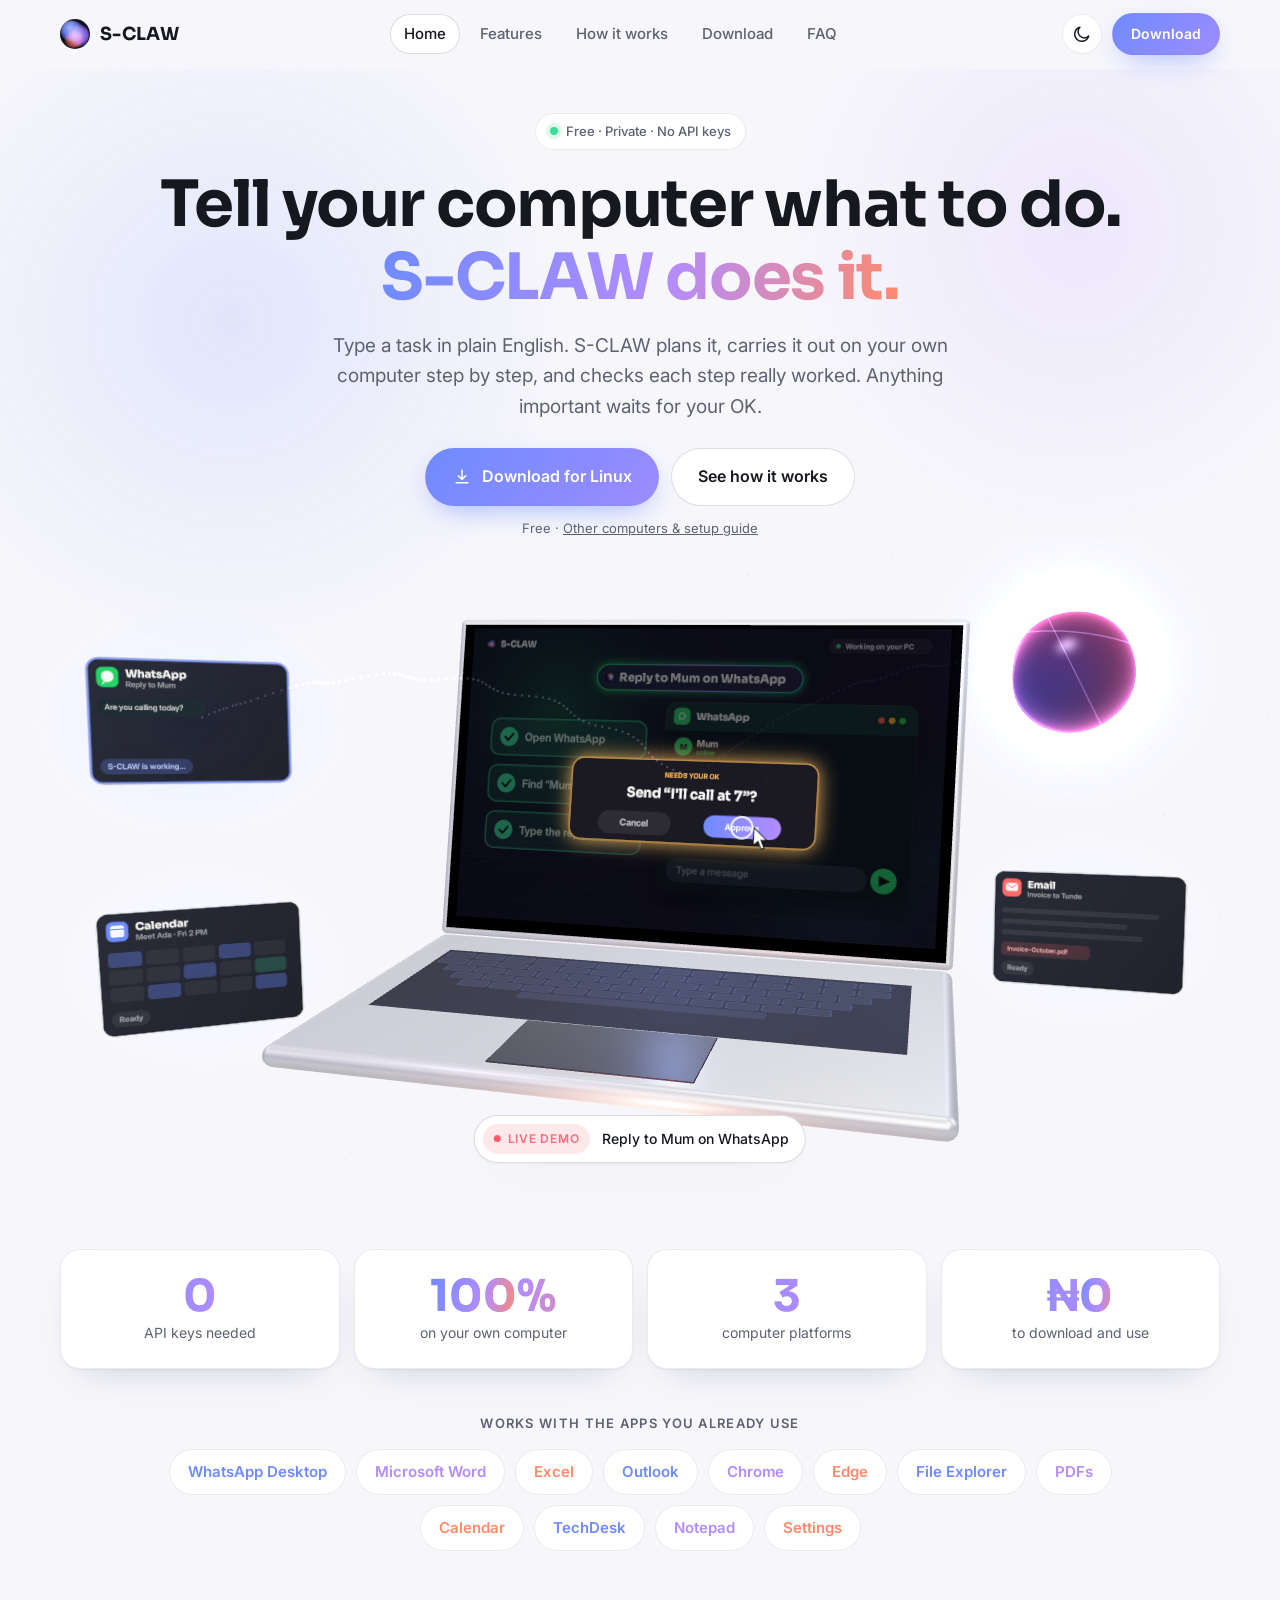
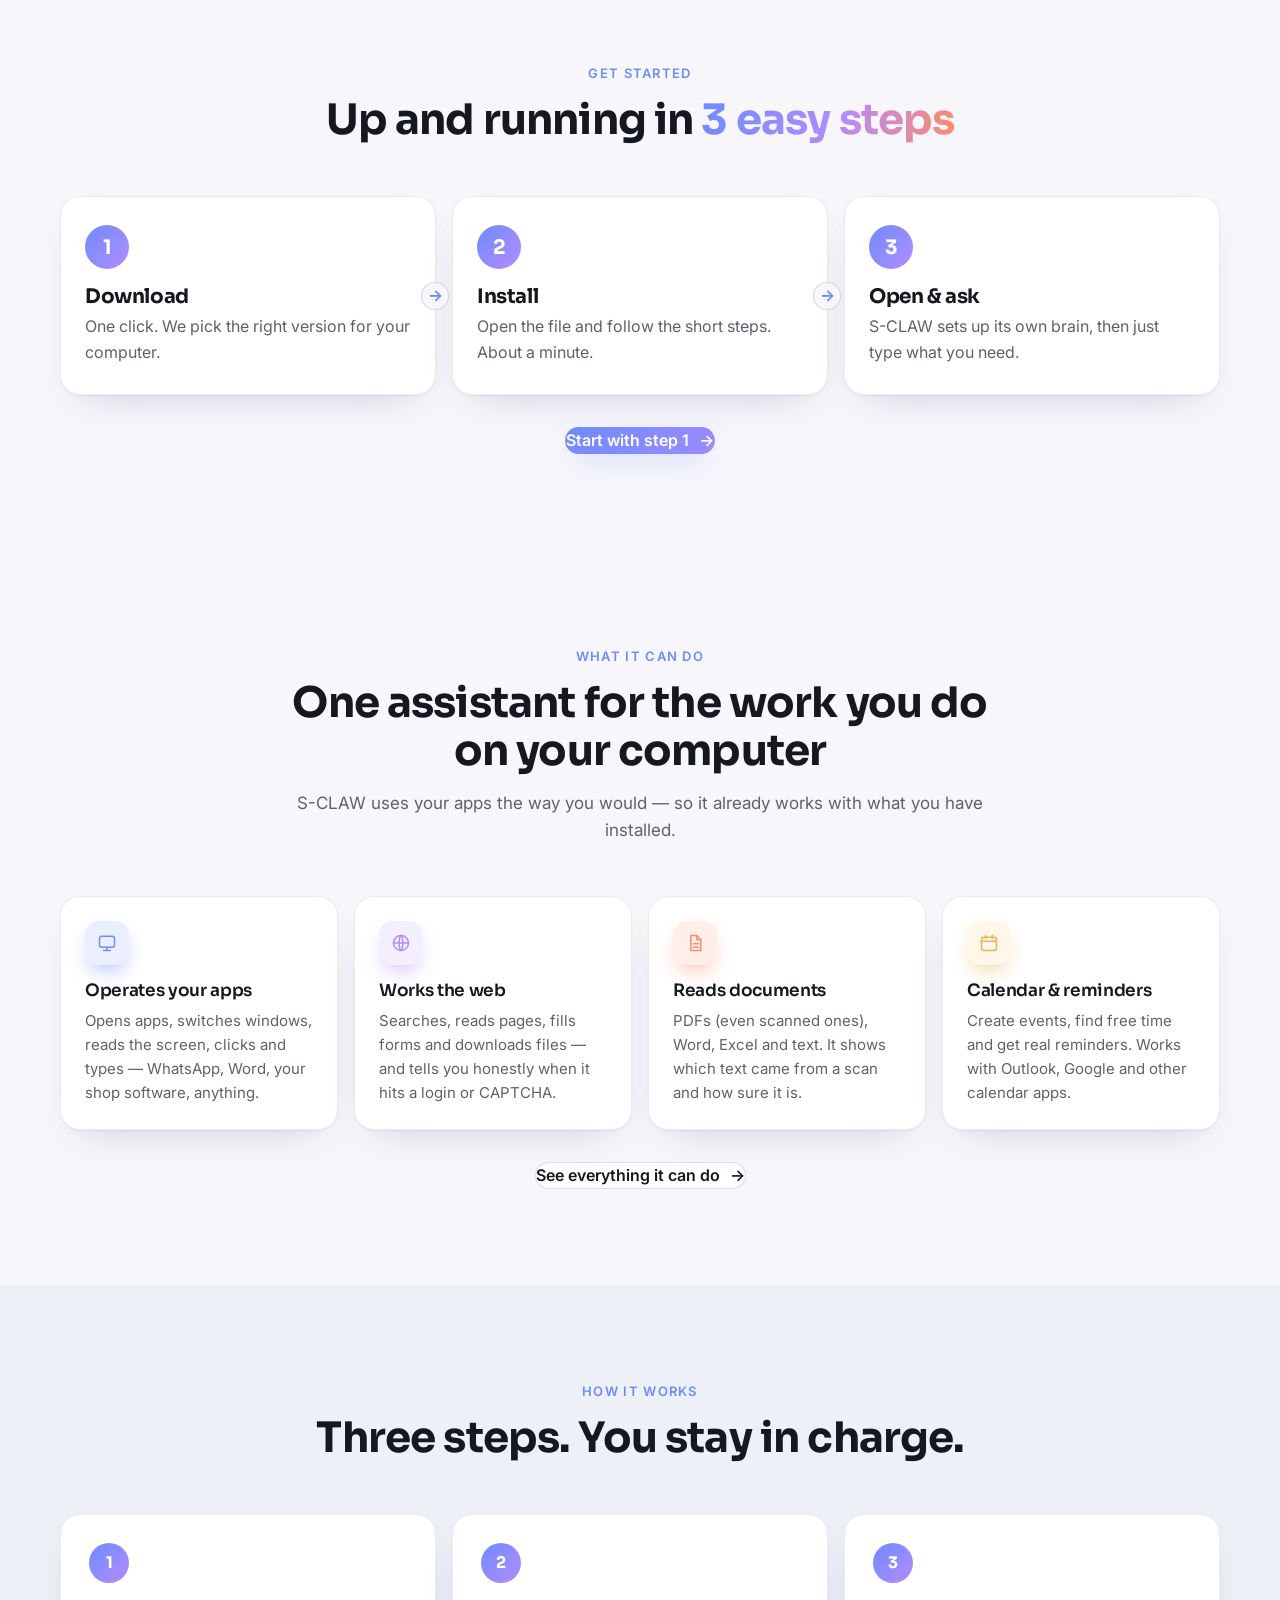
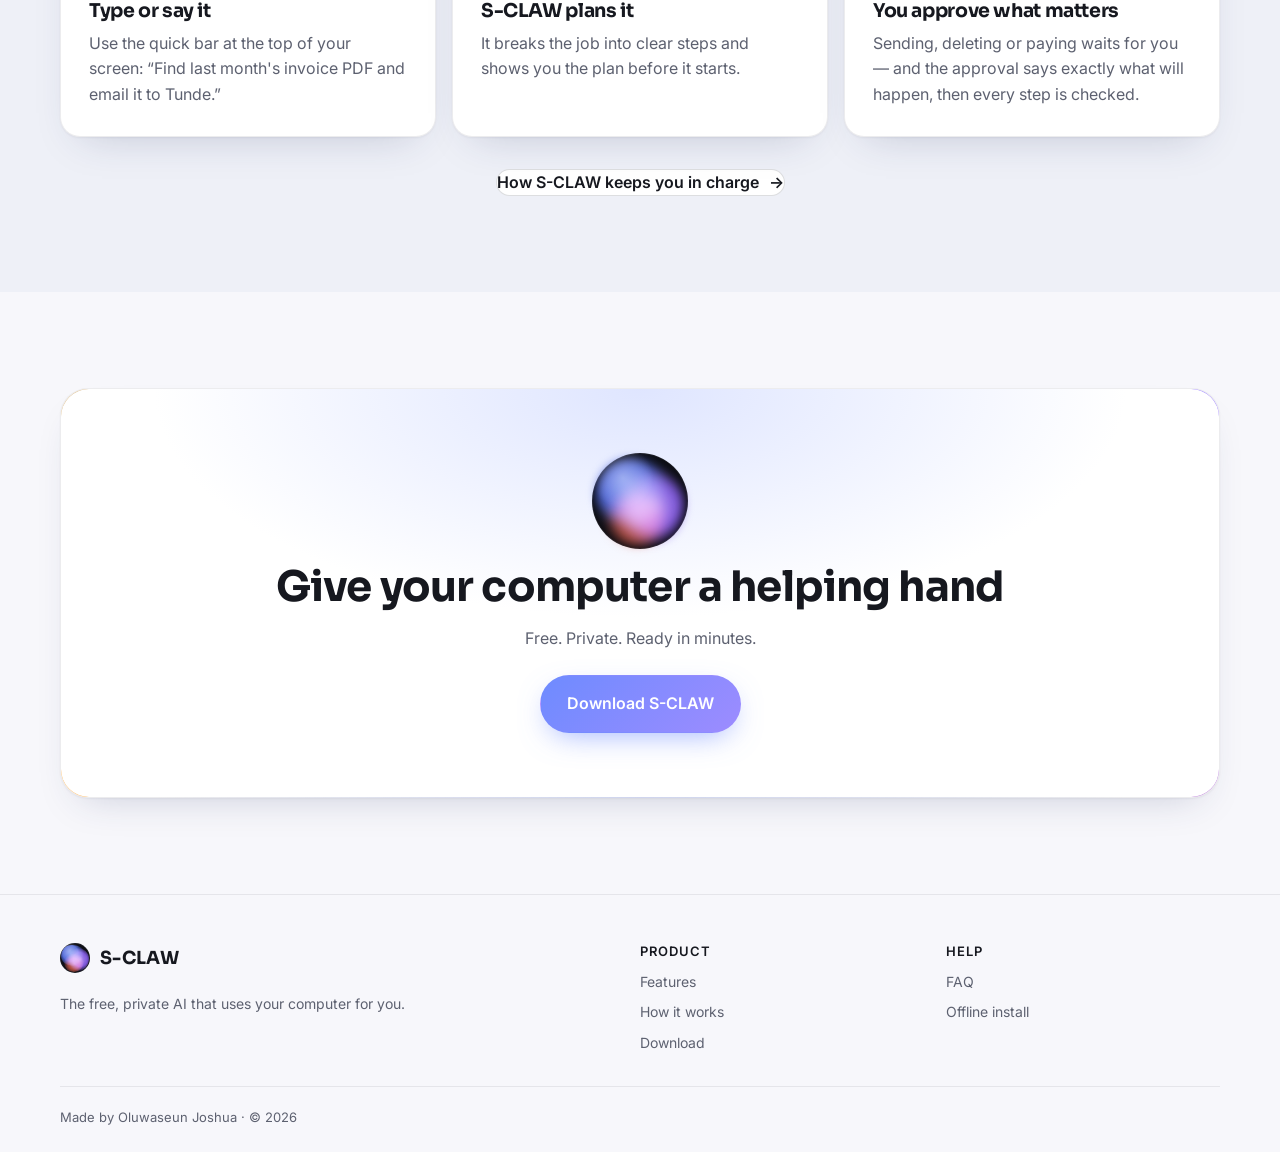
==== commit 79237bdd: "Download page: fresh files for every browser, tidier phone layout - Version tags on styles and scrip" ====
--- a/index.html
+++ b/index.html
@@ -14,7 +14,7 @@
   <link rel="preconnect" href="https://fonts.googleapis.com" />
   <link rel="preconnect" href="https://fonts.gstatic.com" crossorigin />
   <link href="https://fonts.googleapis.com/css2?family=Sora:wght@500;600;700&family=Inter:wght@400;500;600&display=swap" rel="stylesheet" />
-  <link rel="stylesheet" href="/styles.css" />
+  <link rel="stylesheet" href="/styles.css?v=202611020750" />
   <script>
     try { var t = localStorage.getItem("sclaw-theme"); if (t) document.documentElement.dataset.theme = t;
       else if (matchMedia("(prefers-color-scheme: light)").matches) document.documentElement.dataset.theme = "light"; } catch (e) {}
@@ -229,9 +229,9 @@
     </div>
   </footer>
 
-  <script src="/downloads.js"></script>
-  <script src="/app.js"></script>
+  <script src="/downloads.js?v=202611020750"></script>
+  <script src="/app.js?v=202611020750"></script>
   <script type="importmap">{ "imports": { "three": "/vendor/three.module.min.js" } }</script>
-  <script type="module" src="/hero3d.js"></script>
+  <script type="module" src="/hero3d.js?v=202611020750"></script>
 </body>
 </html>
--- a/styles.css
+++ b/styles.css
@@ -609,3 +609,24 @@
 .start h3 { font-size: 20px; margin: 16px 0 6px; }
 .start p { color: var(--muted); }
 @media (max-width: 860px) { .start { grid-template-columns: 1fr; } .start li:not(:last-child)::after { right: 50%; top: auto; bottom: -14px; translate: 50% 0; rotate: 90deg; } }
+
+/* ---------- download page polish (same design, calmer and tidier) ---------- */
+/* highlights: a steady ring instead of a pulsing one */
+.hl { animation: none; box-shadow: 0 0 0 2.5px rgba(255,210,122,.95); }
+/* progress bars: steady, not looping */
+.inst-bar i, .mock-progress i { animation: none; transform: scaleX(.72); }
+/* picture area: more room, number badge no longer touches the picture */
+.ic-vis { height: auto; min-height: 156px; padding: 22px 18px 30px; }
+.ic-txt { padding-top: 22px; }
+.vis-ss { max-width: 250px; }
+/* the 3 mini steps and the computer picker stay on one tidy line */
+@media (max-width: 860px) {
+  .mini-steps { flex-wrap: nowrap; gap: 6px; }
+  .mini-steps li { padding: 6px 12px 6px 6px; font-size: 14px; gap: 7px; }
+  .mini-steps li span { width: 24px; height: 24px; font-size: 12px; }
+  .mini-steps li:not(:last-child)::after { display: none; }
+  .os-pick { display: grid; grid-template-columns: repeat(4, 1fr); gap: 6px; }
+  .os-pick button { padding: 10px 4px; font-size: 14px; }
+  .dl-box .dl-card { padding: 18px; }
+}
+@media (max-width: 360px) { .mini-steps li { font-size: 12.5px; } }
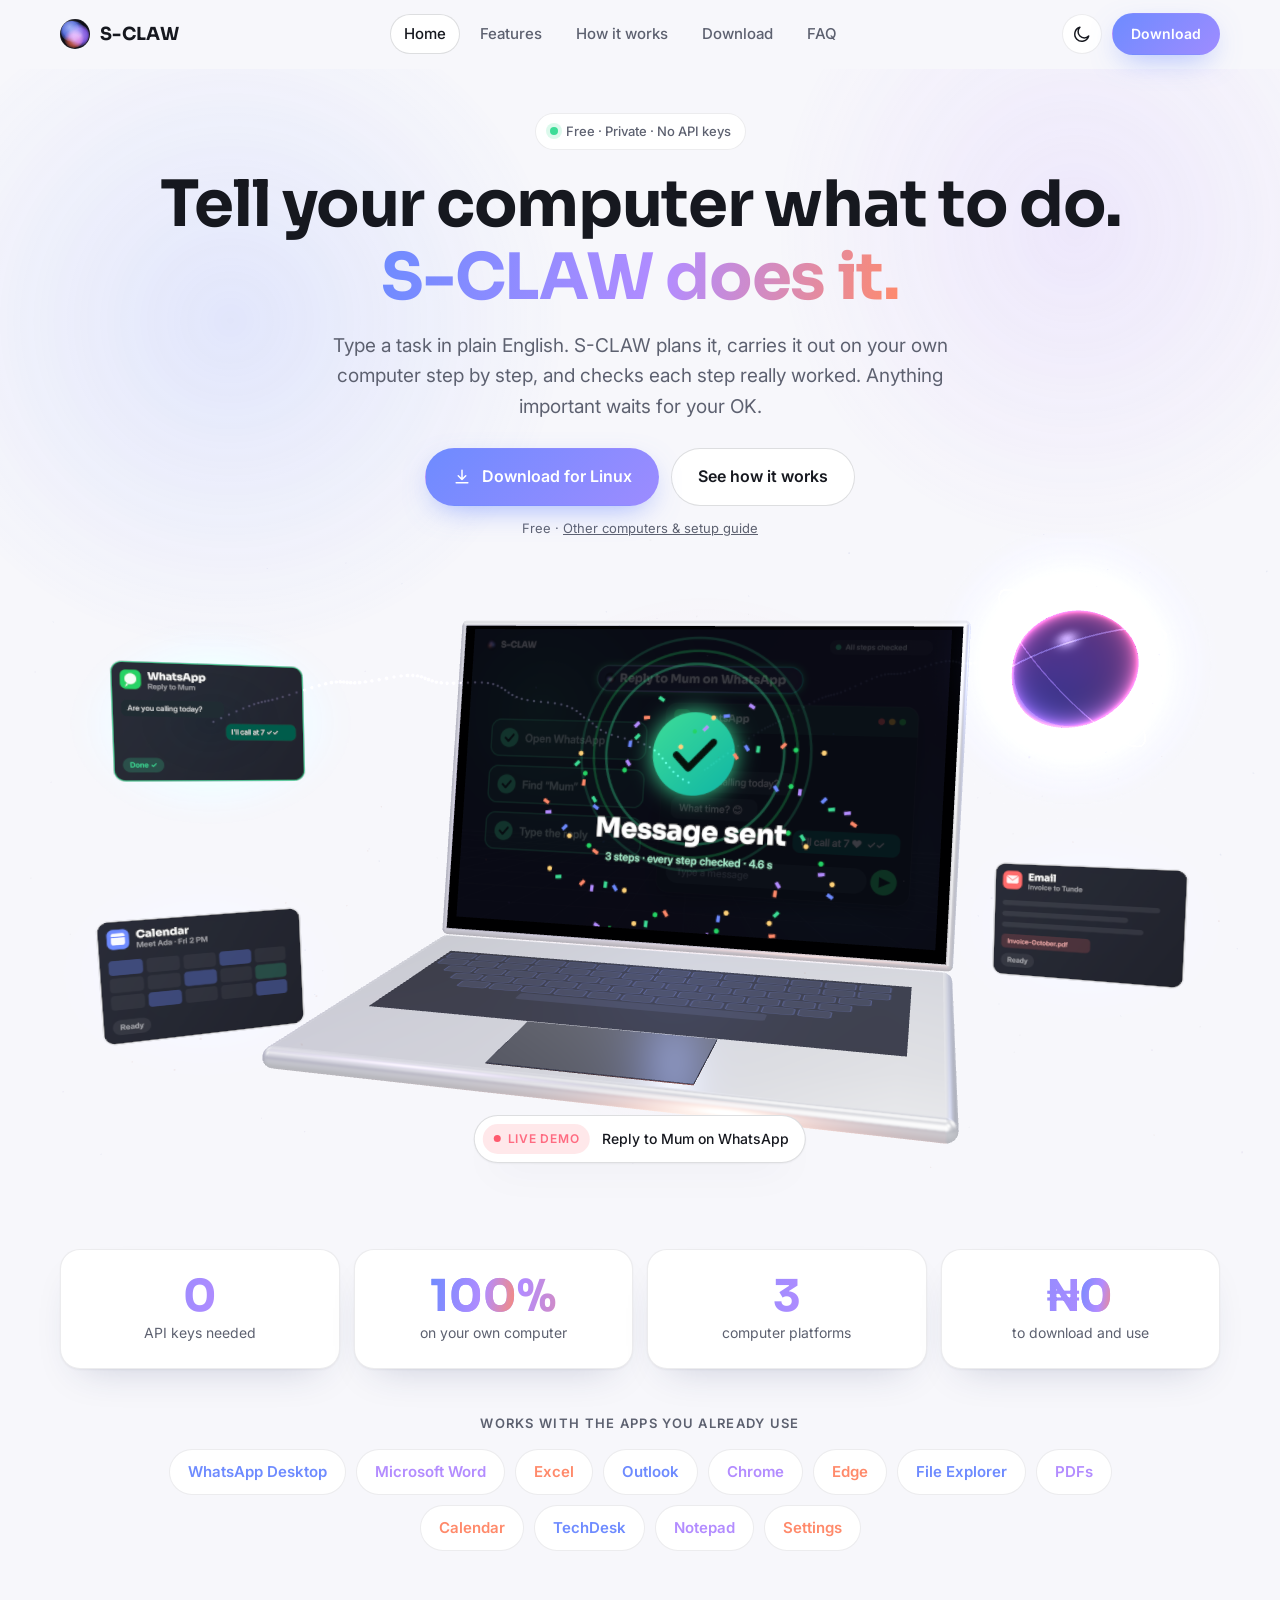
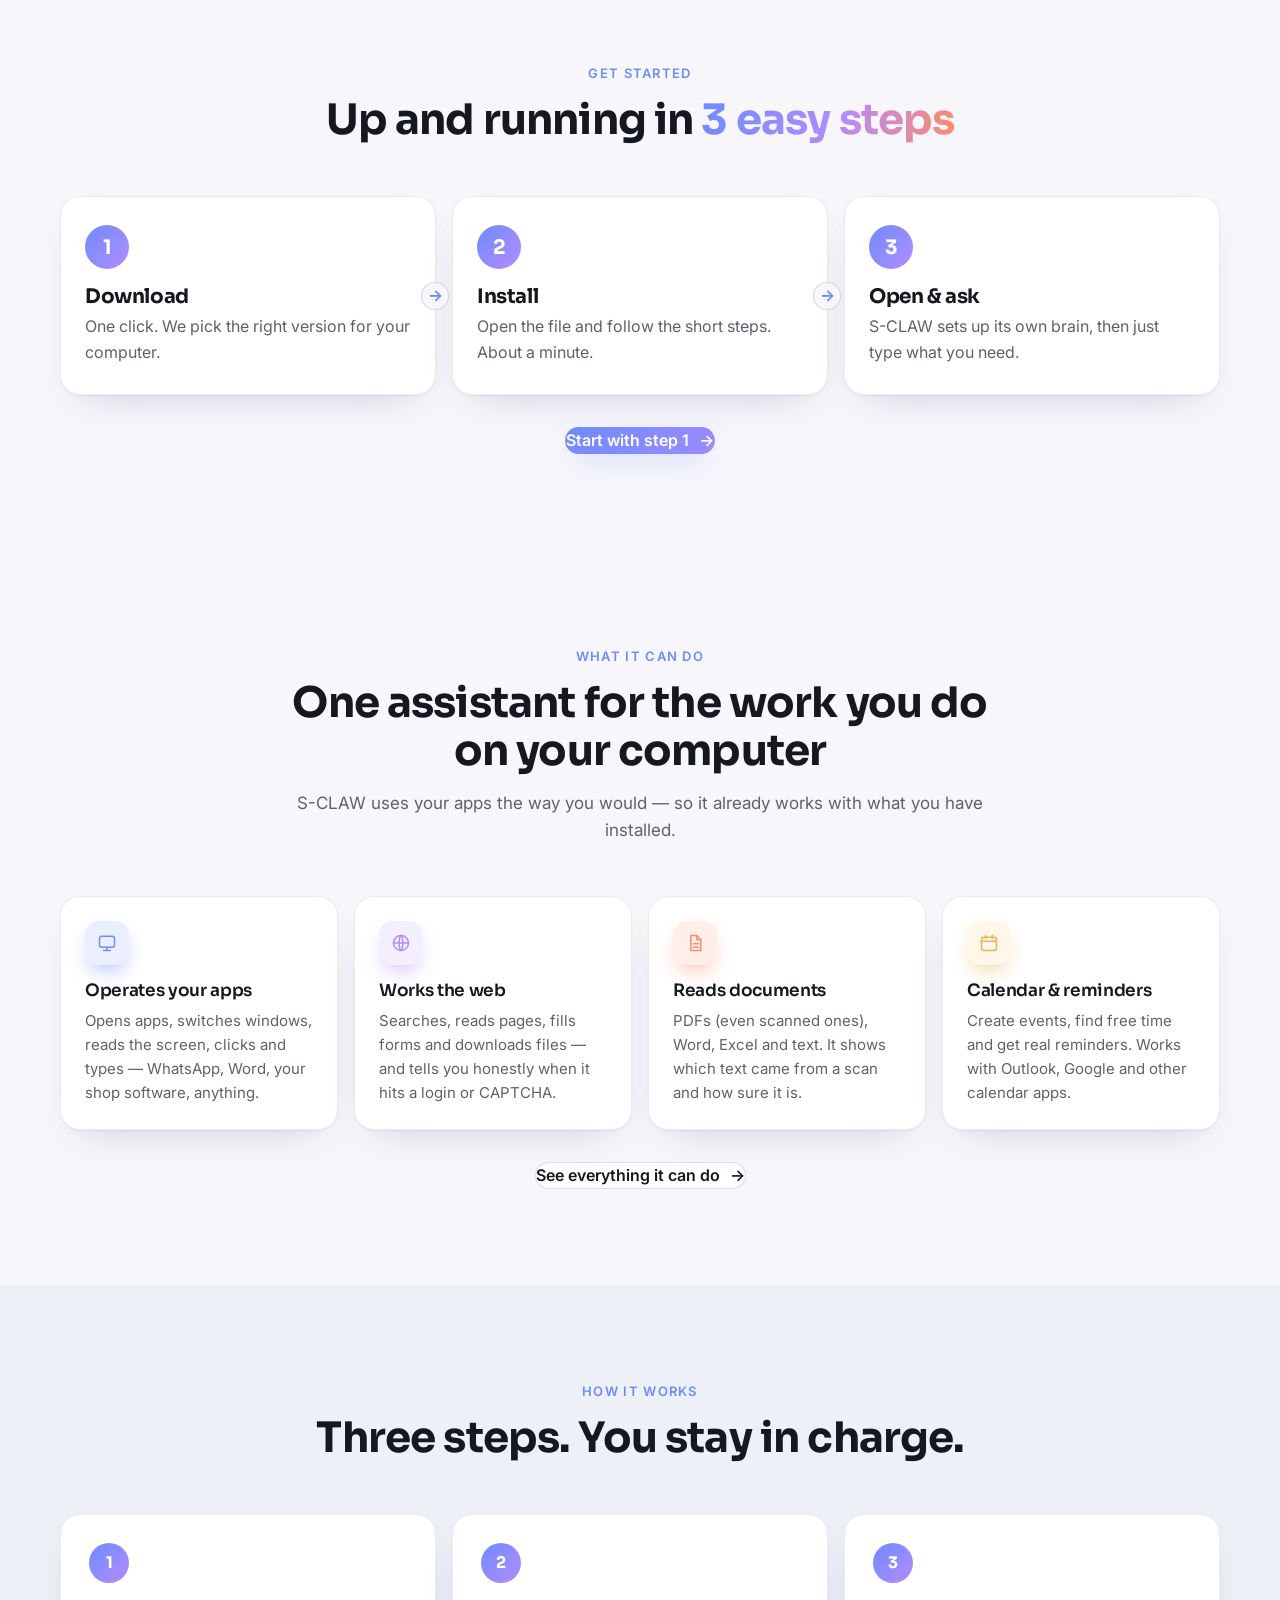
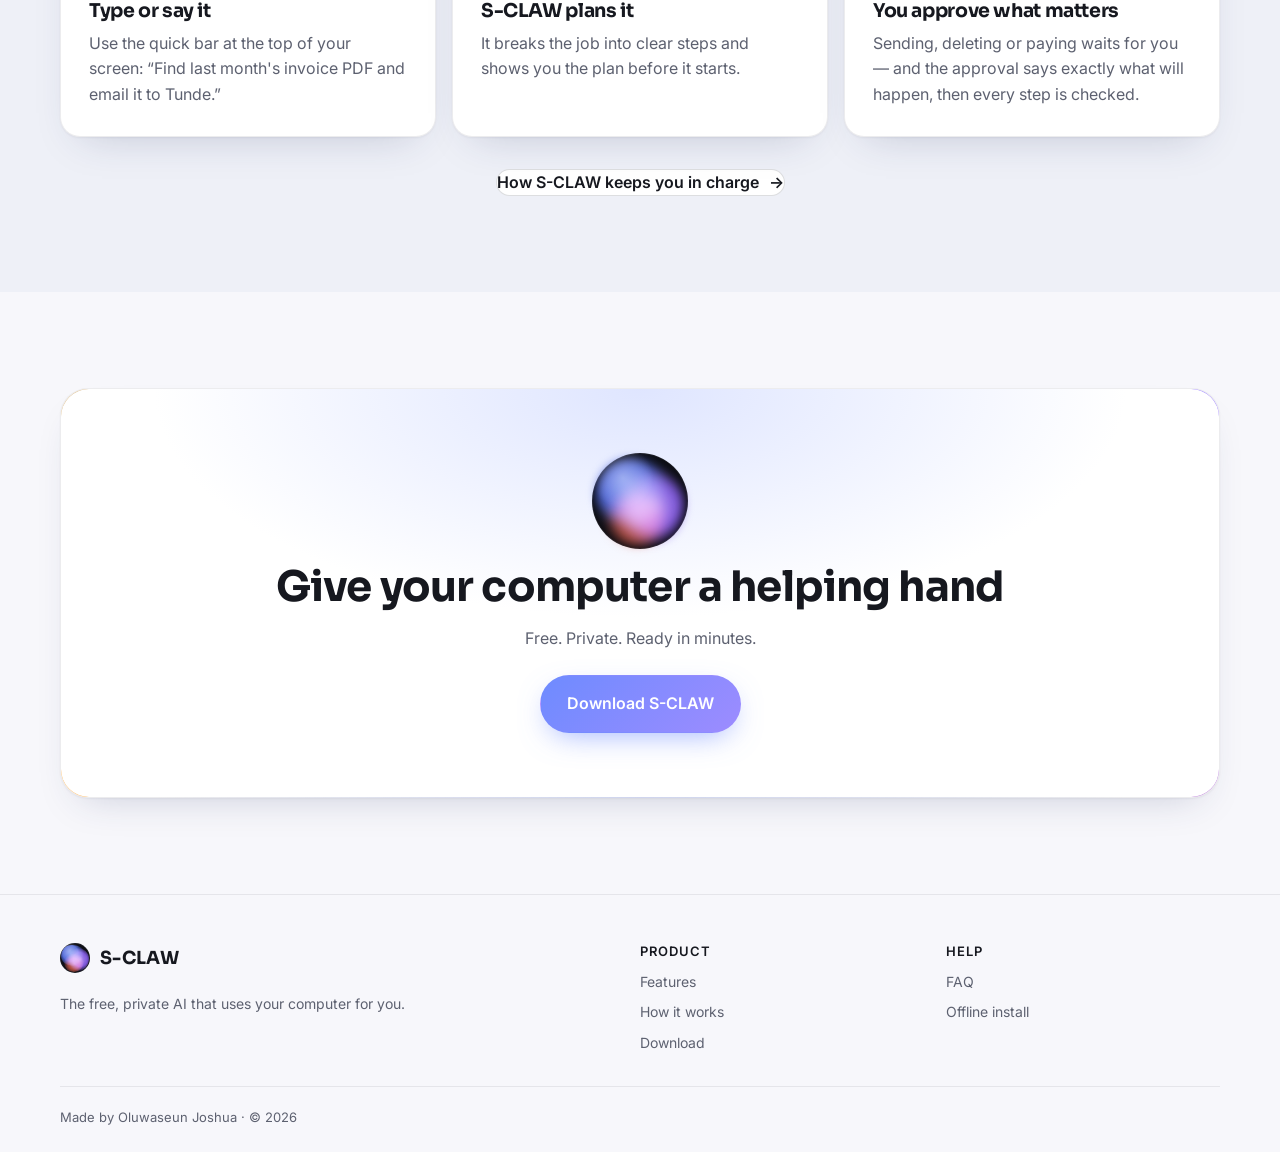
==== commit dffe2091: "Sharper 3D hero on phones - Render at up to 2x screen sharpness with edge smoothing on - Laptop scre" ====
--- a/index.html
+++ b/index.html
@@ -14,7 +14,7 @@
   <link rel="preconnect" href="https://fonts.googleapis.com" />
   <link rel="preconnect" href="https://fonts.gstatic.com" crossorigin />
   <link href="https://fonts.googleapis.com/css2?family=Sora:wght@500;600;700&family=Inter:wght@400;500;600&display=swap" rel="stylesheet" />
-  <link rel="stylesheet" href="/styles.css?v=202611020750" />
+  <link rel="stylesheet" href="/styles.css?v=202611021001" />
   <script>
     try { var t = localStorage.getItem("sclaw-theme"); if (t) document.documentElement.dataset.theme = t;
       else if (matchMedia("(prefers-color-scheme: light)").matches) document.documentElement.dataset.theme = "light"; } catch (e) {}
@@ -229,9 +229,9 @@
     </div>
   </footer>
 
-  <script src="/downloads.js?v=202611020750"></script>
-  <script src="/app.js?v=202611020750"></script>
+  <script src="/downloads.js?v=202611021001"></script>
+  <script src="/app.js?v=202611021001"></script>
   <script type="importmap">{ "imports": { "three": "/vendor/three.module.min.js" } }</script>
-  <script type="module" src="/hero3d.js?v=202611020750"></script>
+  <script type="module" src="/hero3d.js?v=202611021001"></script>
 </body>
 </html>
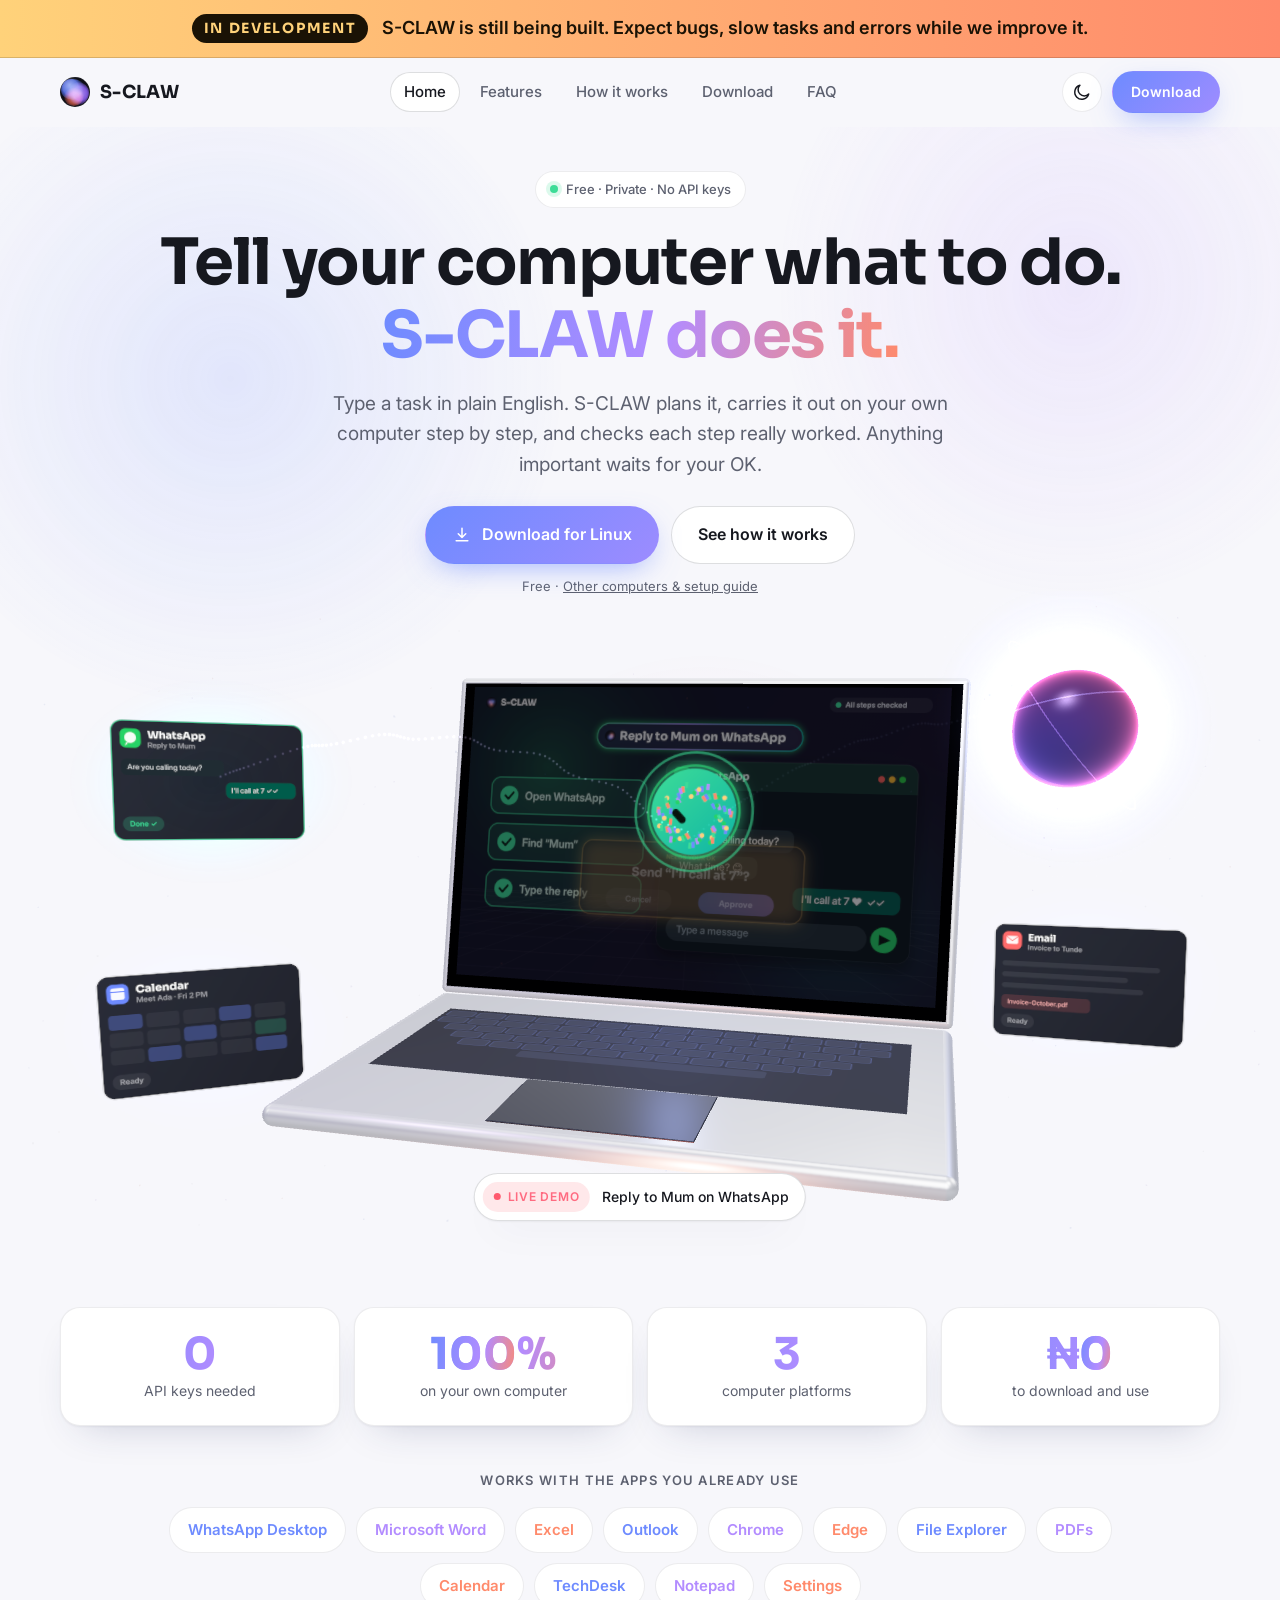
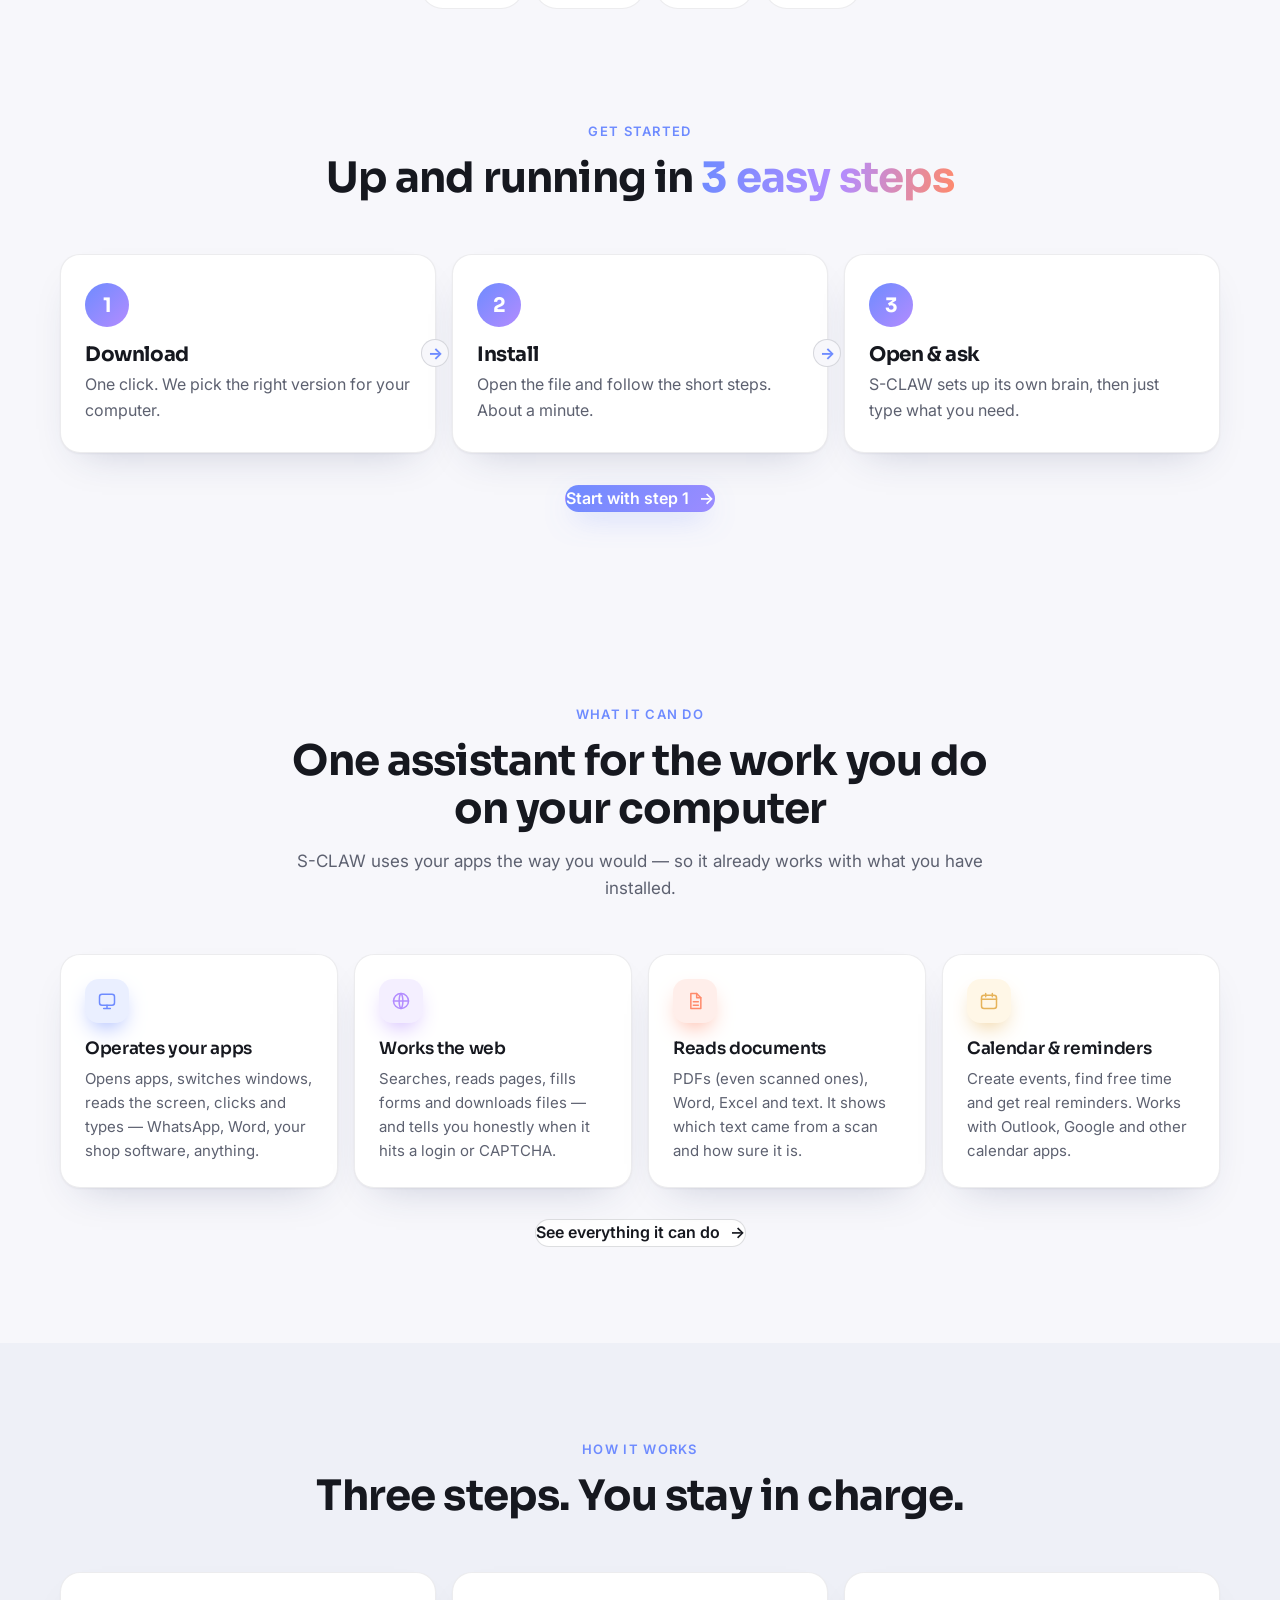
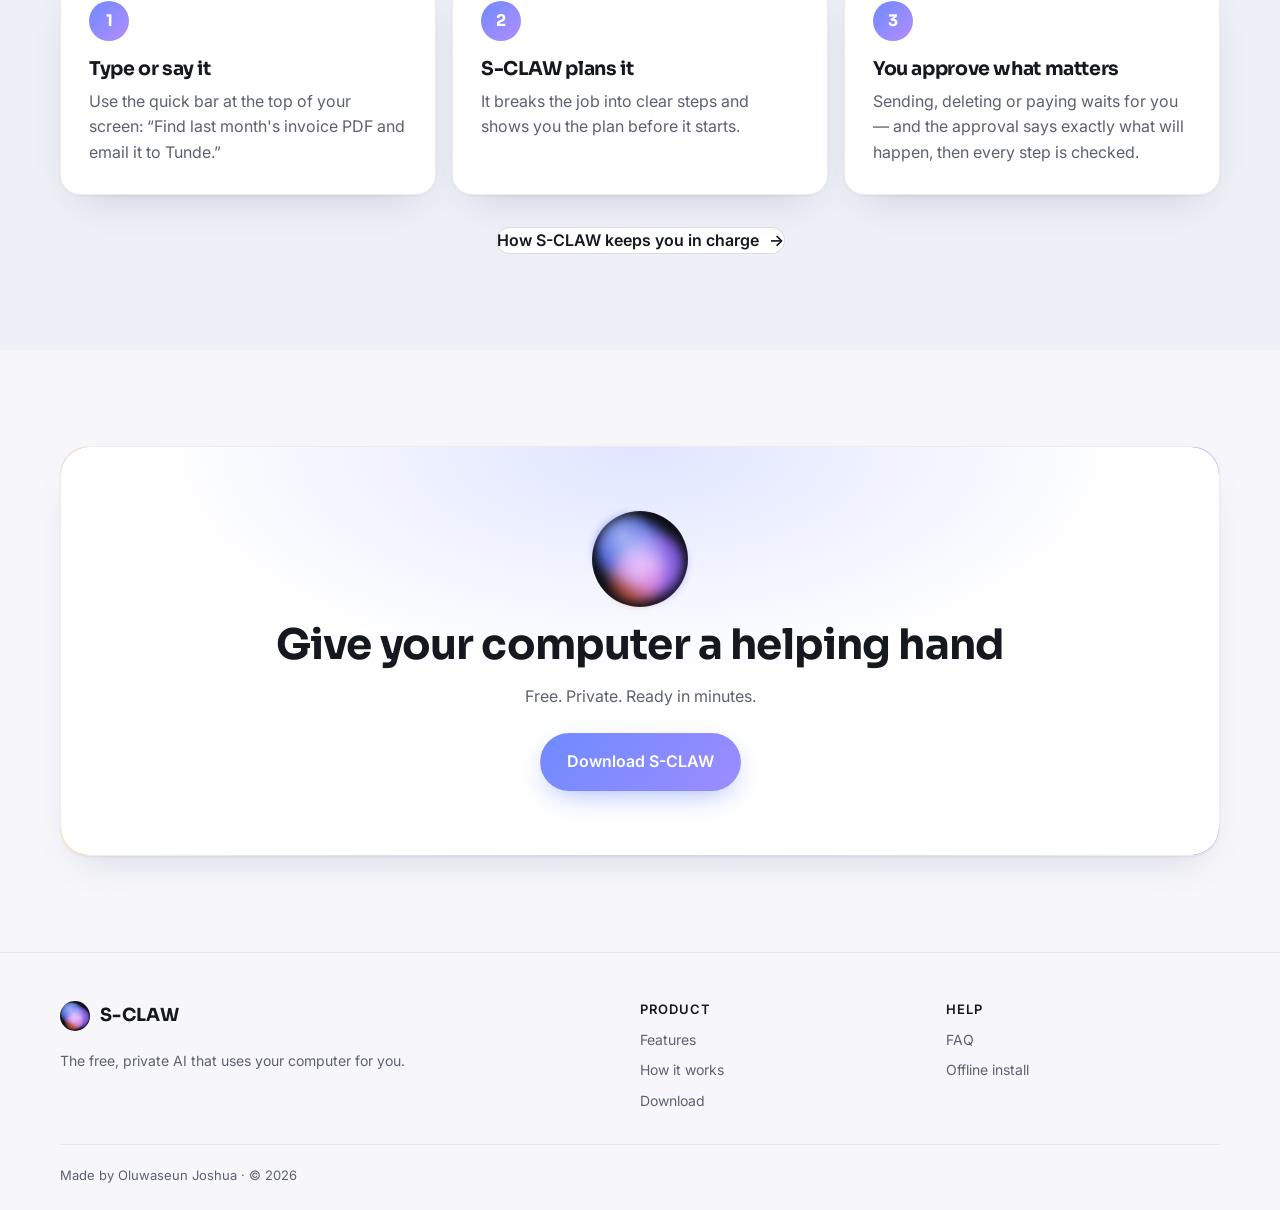
==== commit 83601228: "Add "In development" banner to every page A full-width banner above the nav on all five pages tells " ====
--- a/index.html
+++ b/index.html
@@ -14,7 +14,7 @@
   <link rel="preconnect" href="https://fonts.googleapis.com" />
   <link rel="preconnect" href="https://fonts.gstatic.com" crossorigin />
   <link href="https://fonts.googleapis.com/css2?family=Sora:wght@500;600;700&family=Inter:wght@400;500;600&display=swap" rel="stylesheet" />
-  <link rel="stylesheet" href="/styles.css?v=202611021001" />
+  <link rel="stylesheet" href="/styles.css?v=202611051001" />
   <script>
     try { var t = localStorage.getItem("sclaw-theme"); if (t) document.documentElement.dataset.theme = t;
       else if (matchMedia("(prefers-color-scheme: light)").matches) document.documentElement.dataset.theme = "light"; } catch (e) {}
@@ -22,6 +22,13 @@
 </head>
 <body>
   <a class="skip" href="#main">Skip to content</a>
+
+  <div class="beta-banner" role="status">
+    <div class="beta-banner-inner">
+      <span class="beta-badge">In development</span>
+      <p>S-CLAW is still being built. Expect bugs, slow tasks and errors while we improve it.</p>
+    </div>
+  </div>
 
   <header class="nav" id="nav">
     <div class="wrap nav-inner">
@@ -229,9 +236,9 @@
     </div>
   </footer>
 
-  <script src="/downloads.js?v=202611021001"></script>
-  <script src="/app.js?v=202611021001"></script>
+  <script src="/downloads.js?v=202611051001"></script>
+  <script src="/app.js?v=202611051001"></script>
   <script type="importmap">{ "imports": { "three": "/vendor/three.module.min.js" } }</script>
-  <script type="module" src="/hero3d.js?v=202611021001"></script>
+  <script type="module" src="/hero3d.js?v=202611051001"></script>
 </body>
 </html>
--- a/styles.css
+++ b/styles.css
@@ -92,6 +92,12 @@
 .icon-btn { width: 40px; height: 40px; border-radius: 50%; display: grid; place-items: center; background: var(--surface); border: 1px solid var(--line); color: var(--text); cursor: pointer; transition: background .2s; }
 .icon-btn:hover { background: var(--surface-2); }
 [data-theme="dark"] .i-moon, [data-theme="light"] .i-sun { display: none; }
+
+/* ---------- in-development banner ---------- */
+.beta-banner { position: relative; z-index: 60; background: linear-gradient(90deg, var(--gold), var(--peach)); color: #1a1205; text-align: center; border-bottom: 1px solid rgba(0, 0, 0, .15); }
+.beta-banner-inner { display: flex; align-items: center; justify-content: center; flex-wrap: wrap; gap: 8px 14px; padding: 14px 16px; font-size: clamp(15px, 2.2vw, 18px); line-height: 1.35; font-weight: 600; }
+.beta-badge { font-family: var(--display); font-weight: 700; font-size: .78em; letter-spacing: .12em; text-transform: uppercase; background: #1a1205; color: var(--gold); padding: 5px 12px; border-radius: 999px; white-space: nowrap; }
+.beta-banner p { margin: 0; }
 
 /* ---------- nav ---------- */
 .nav { position: sticky; top: 0; z-index: 50; transition: background .3s, border-color .3s; border-bottom: 1px solid transparent; }
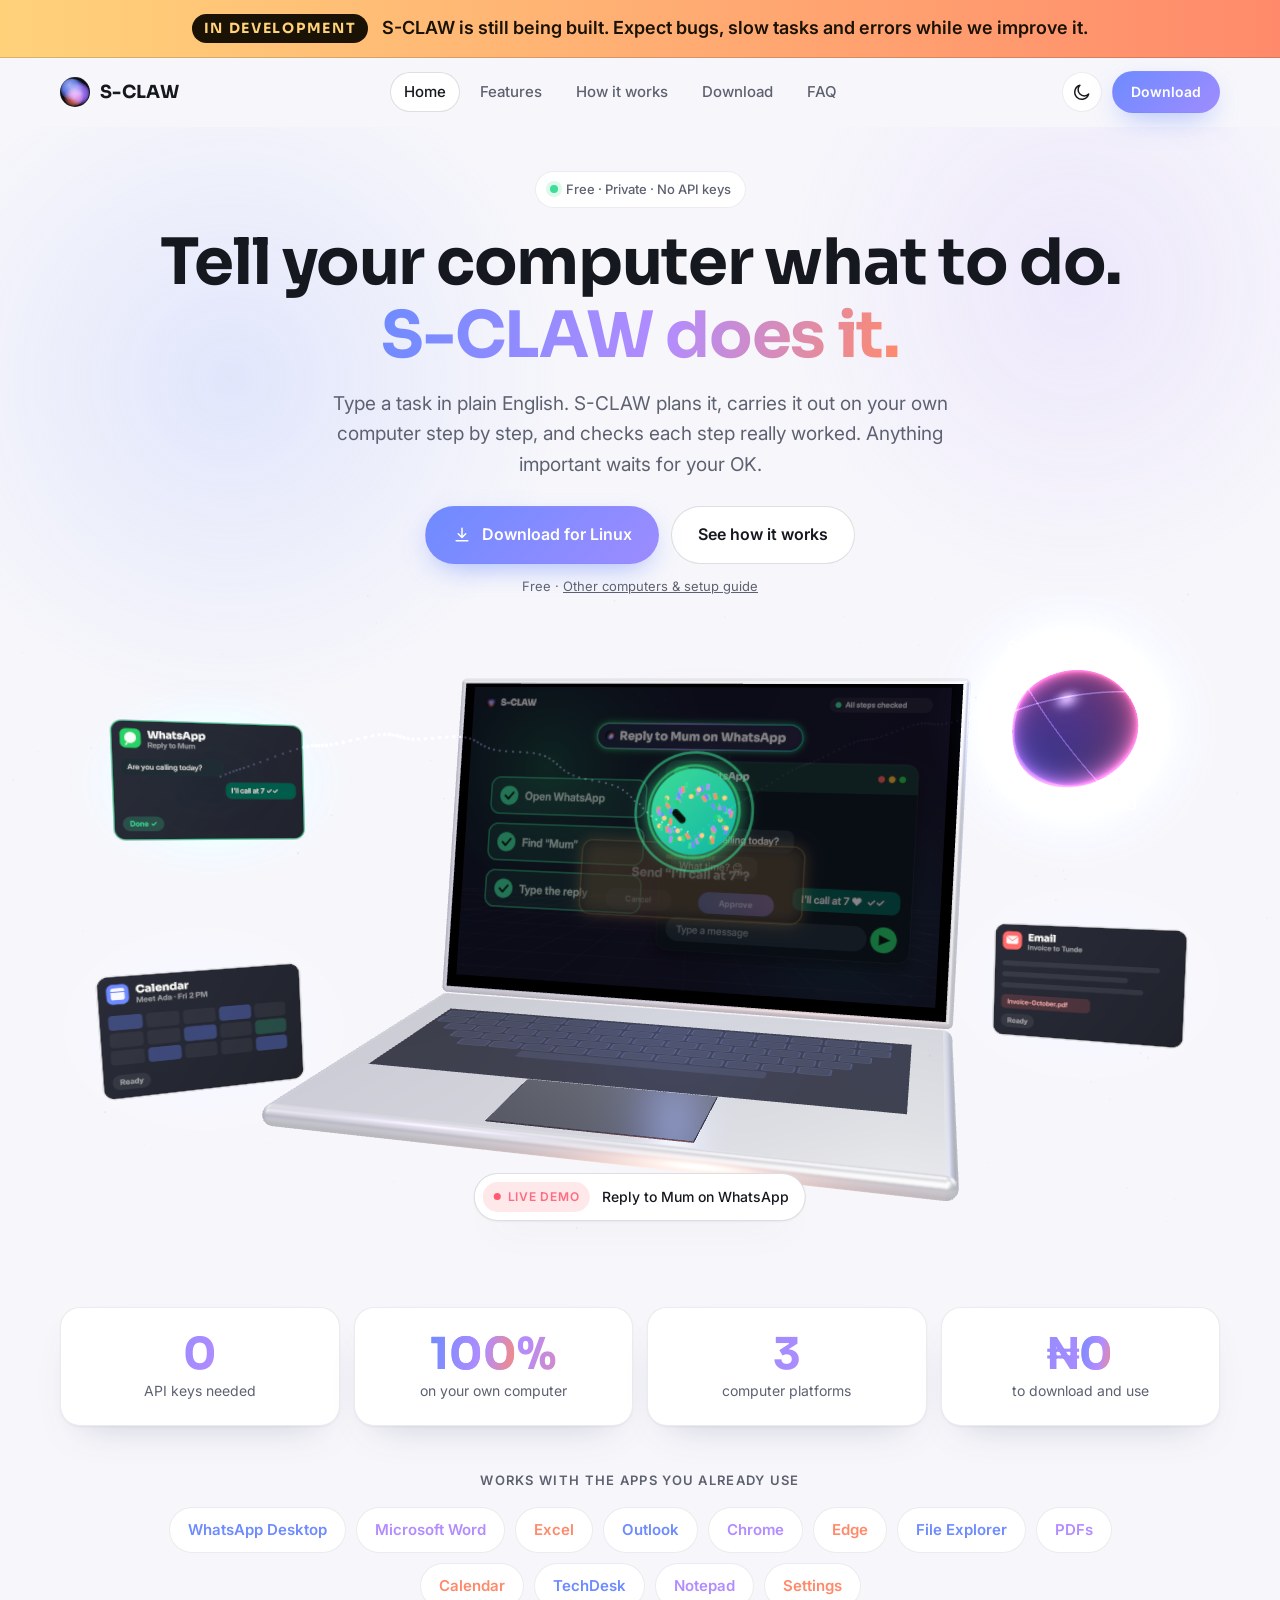
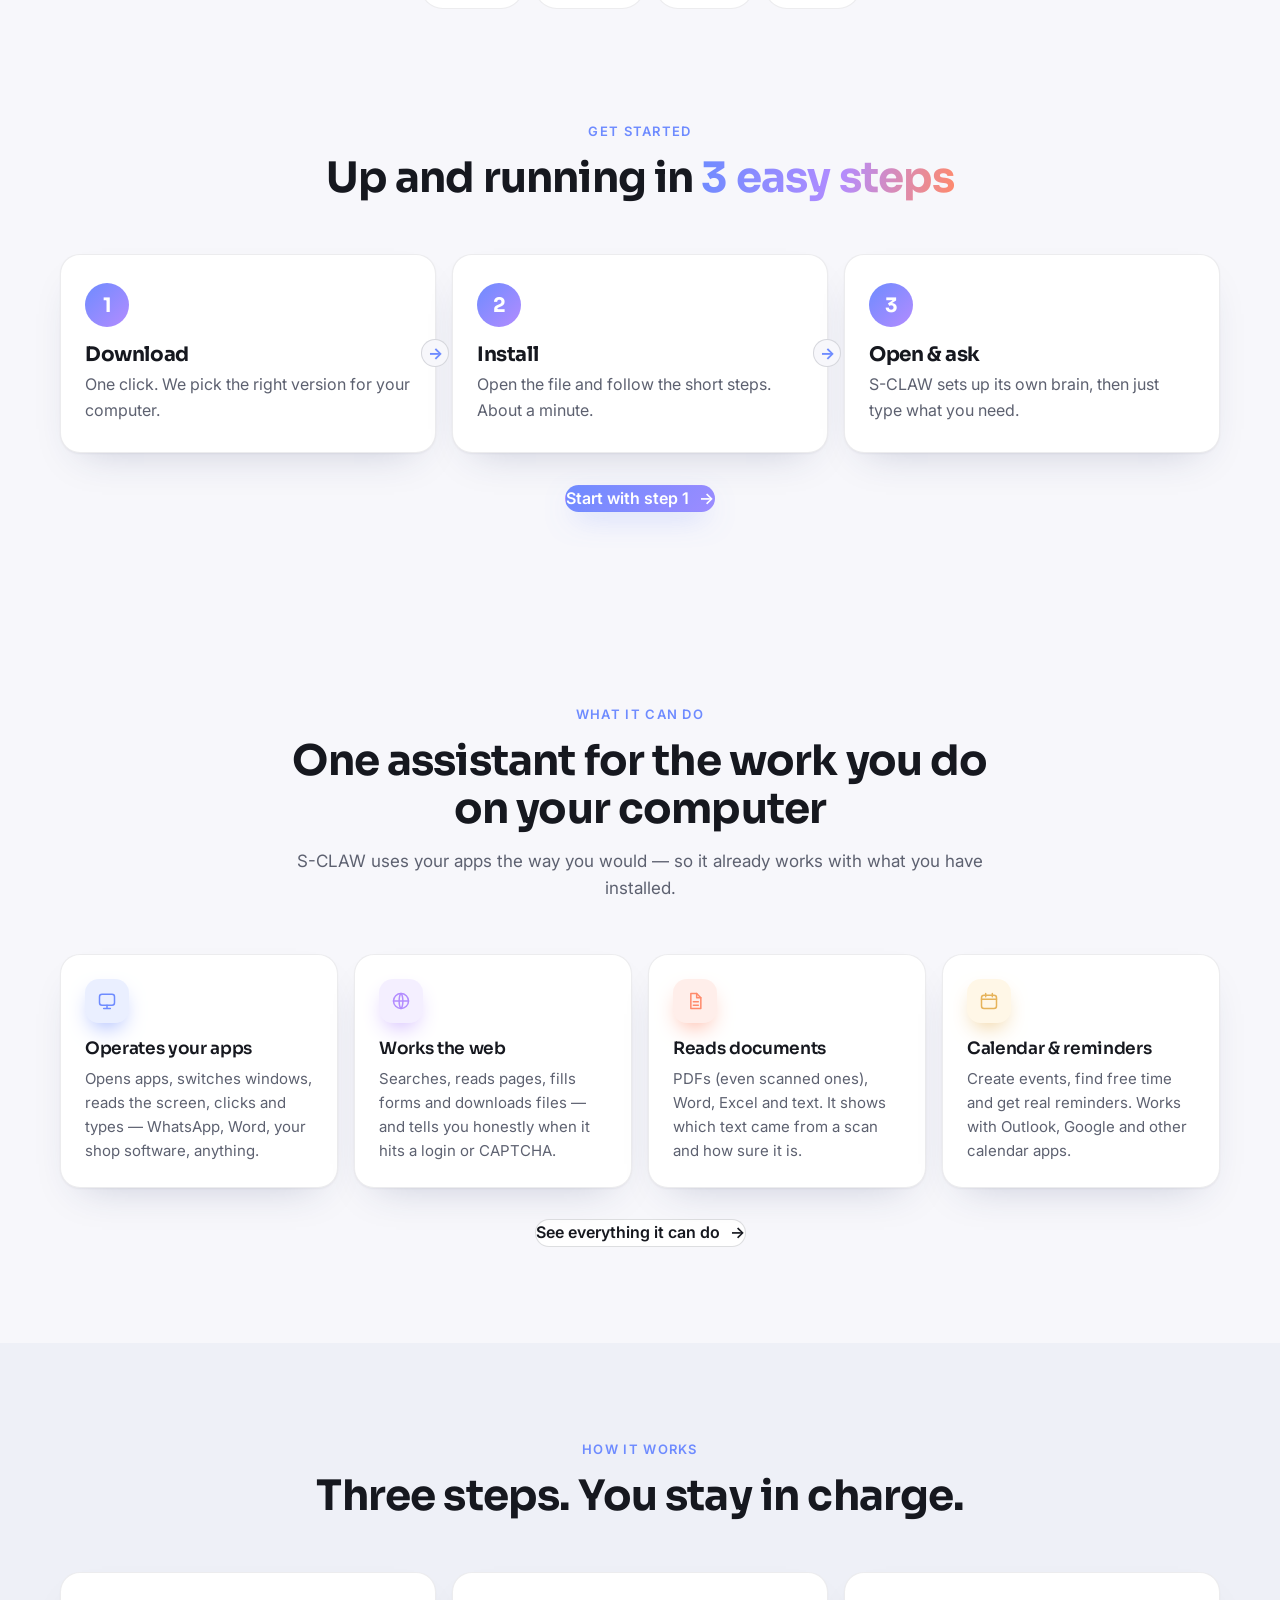
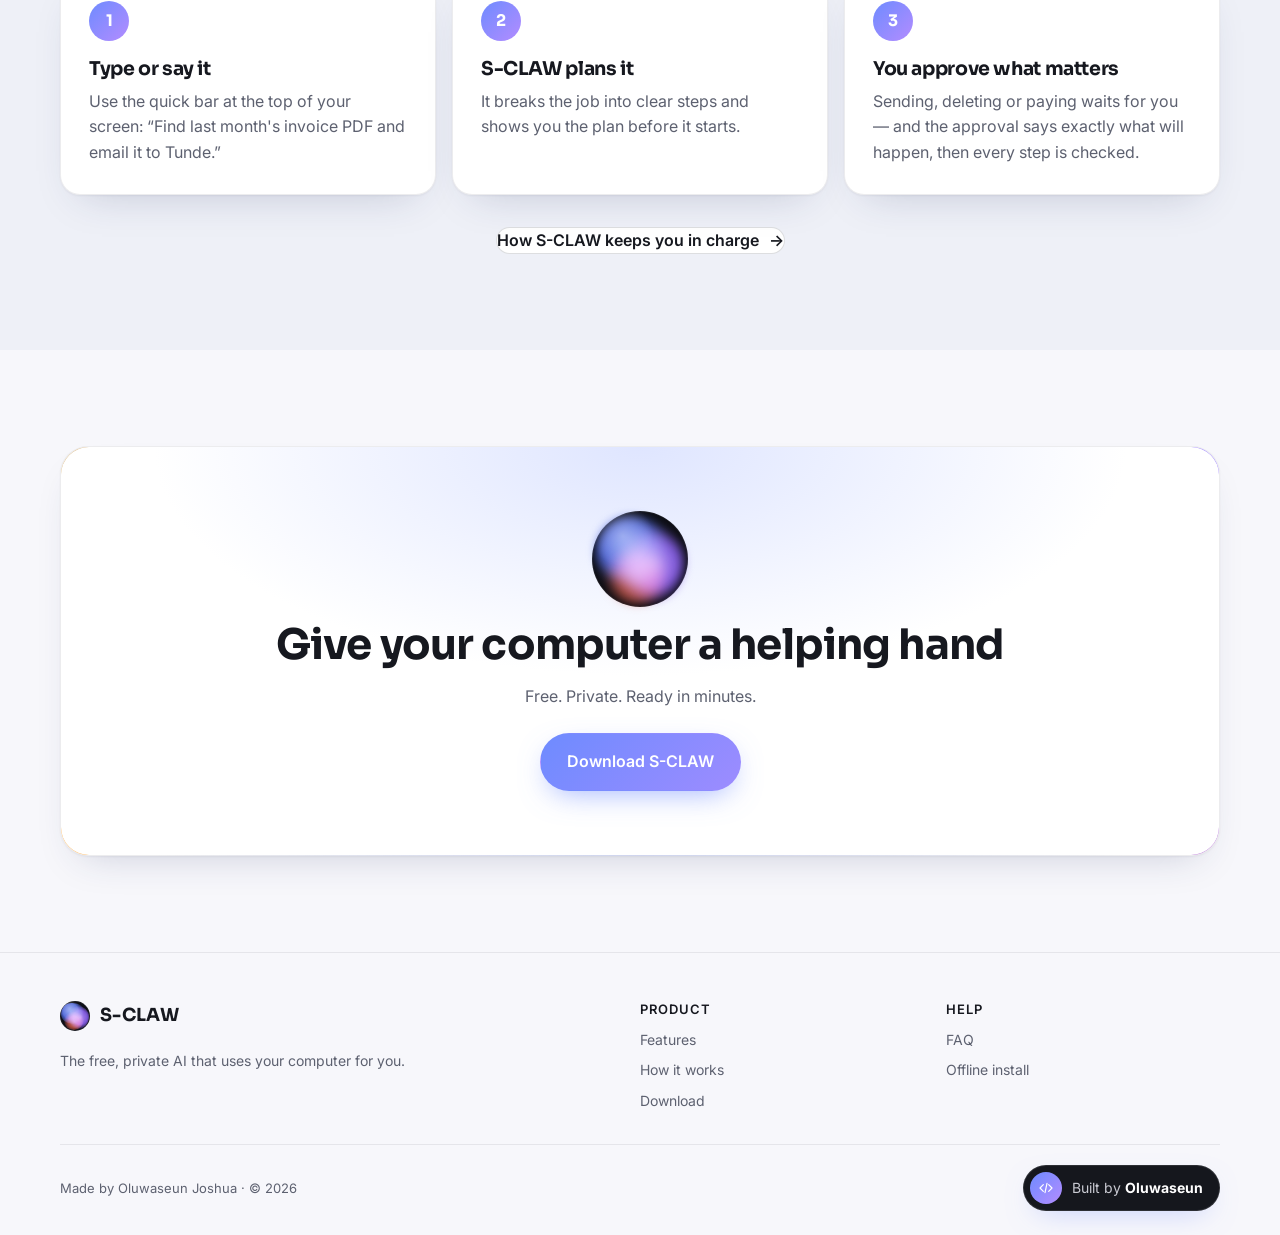
==== commit 1a955bd4: "Add "Built by Oluwaseun" badge linking to the portfolio A pill in every page footer (code icon + "Bu" ====
--- a/index.html
+++ b/index.html
@@ -14,7 +14,7 @@
   <link rel="preconnect" href="https://fonts.googleapis.com" />
   <link rel="preconnect" href="https://fonts.gstatic.com" crossorigin />
   <link href="https://fonts.googleapis.com/css2?family=Sora:wght@500;600;700&family=Inter:wght@400;500;600&display=swap" rel="stylesheet" />
-  <link rel="stylesheet" href="/styles.css?v=202611051001" />
+  <link rel="stylesheet" href="/styles.css?v=202611051101" />
   <script>
     try { var t = localStorage.getItem("sclaw-theme"); if (t) document.documentElement.dataset.theme = t;
       else if (matchMedia("(prefers-color-scheme: light)").matches) document.documentElement.dataset.theme = "light"; } catch (e) {}
@@ -233,12 +233,18 @@
     </div>
     <div class="wrap foot-bottom">
       <p>Made by Oluwaseun Joshua · © <span id="year">2026</span></p>
+      <a class="made-by" href="https://oluwaseun-joshua-site.vercel.app/" target="_blank" rel="noopener" aria-label="Built by Oluwaseun, open his portfolio">
+        <span class="made-by-icon" aria-hidden="true">
+          <svg viewBox="0 0 24 24" fill="none" stroke="currentColor" stroke-width="2.2" stroke-linecap="round" stroke-linejoin="round"><path d="M8 7l-5 5 5 5M16 7l5 5-5 5M13.5 5l-3 14"/></svg>
+        </span>
+        <span class="made-by-text">Built by <strong>Oluwaseun</strong></span>
+      </a>
     </div>
   </footer>
 
-  <script src="/downloads.js?v=202611051001"></script>
-  <script src="/app.js?v=202611051001"></script>
+  <script src="/downloads.js?v=202611051101"></script>
+  <script src="/app.js?v=202611051101"></script>
   <script type="importmap">{ "imports": { "three": "/vendor/three.module.min.js" } }</script>
-  <script type="module" src="/hero3d.js?v=202611051001"></script>
+  <script type="module" src="/hero3d.js?v=202611051101"></script>
 </body>
 </html>
--- a/styles.css
+++ b/styles.css
@@ -636,3 +636,12 @@
   .dl-box .dl-card { padding: 18px; }
 }
 @media (max-width: 360px) { .mini-steps li { font-size: 12.5px; } }
+
+/* ---------- "Built by" badge (links to the maker's portfolio) ---------- */
+.foot-bottom { display: flex; align-items: center; justify-content: space-between; flex-wrap: wrap; gap: 14px 20px; }
+.made-by { display: inline-flex; align-items: center; gap: 10px; padding: 6px 16px 6px 6px; border-radius: 999px; background: #15171d; color: #c9cad2; font-size: 14px; border: 1px solid rgba(255, 255, 255, .1); box-shadow: 0 10px 30px -14px rgba(110, 139, 255, .55); transition: transform .2s var(--ease), box-shadow .2s var(--ease), border-color .2s var(--ease); }
+.made-by:hover { transform: translateY(-2px); border-color: rgba(179, 140, 255, .55); box-shadow: 0 16px 36px -14px rgba(110, 139, 255, .8); }
+.made-by:focus-visible { outline: 2px solid var(--violet); outline-offset: 3px; }
+.made-by-icon { display: grid; place-items: center; width: 32px; height: 32px; border-radius: 50%; background: linear-gradient(135deg, var(--blue), var(--violet)); color: #fff; flex: none; }
+.made-by-icon svg { width: 16px; height: 16px; }
+.made-by-text strong { color: #fff; font-weight: 700; }
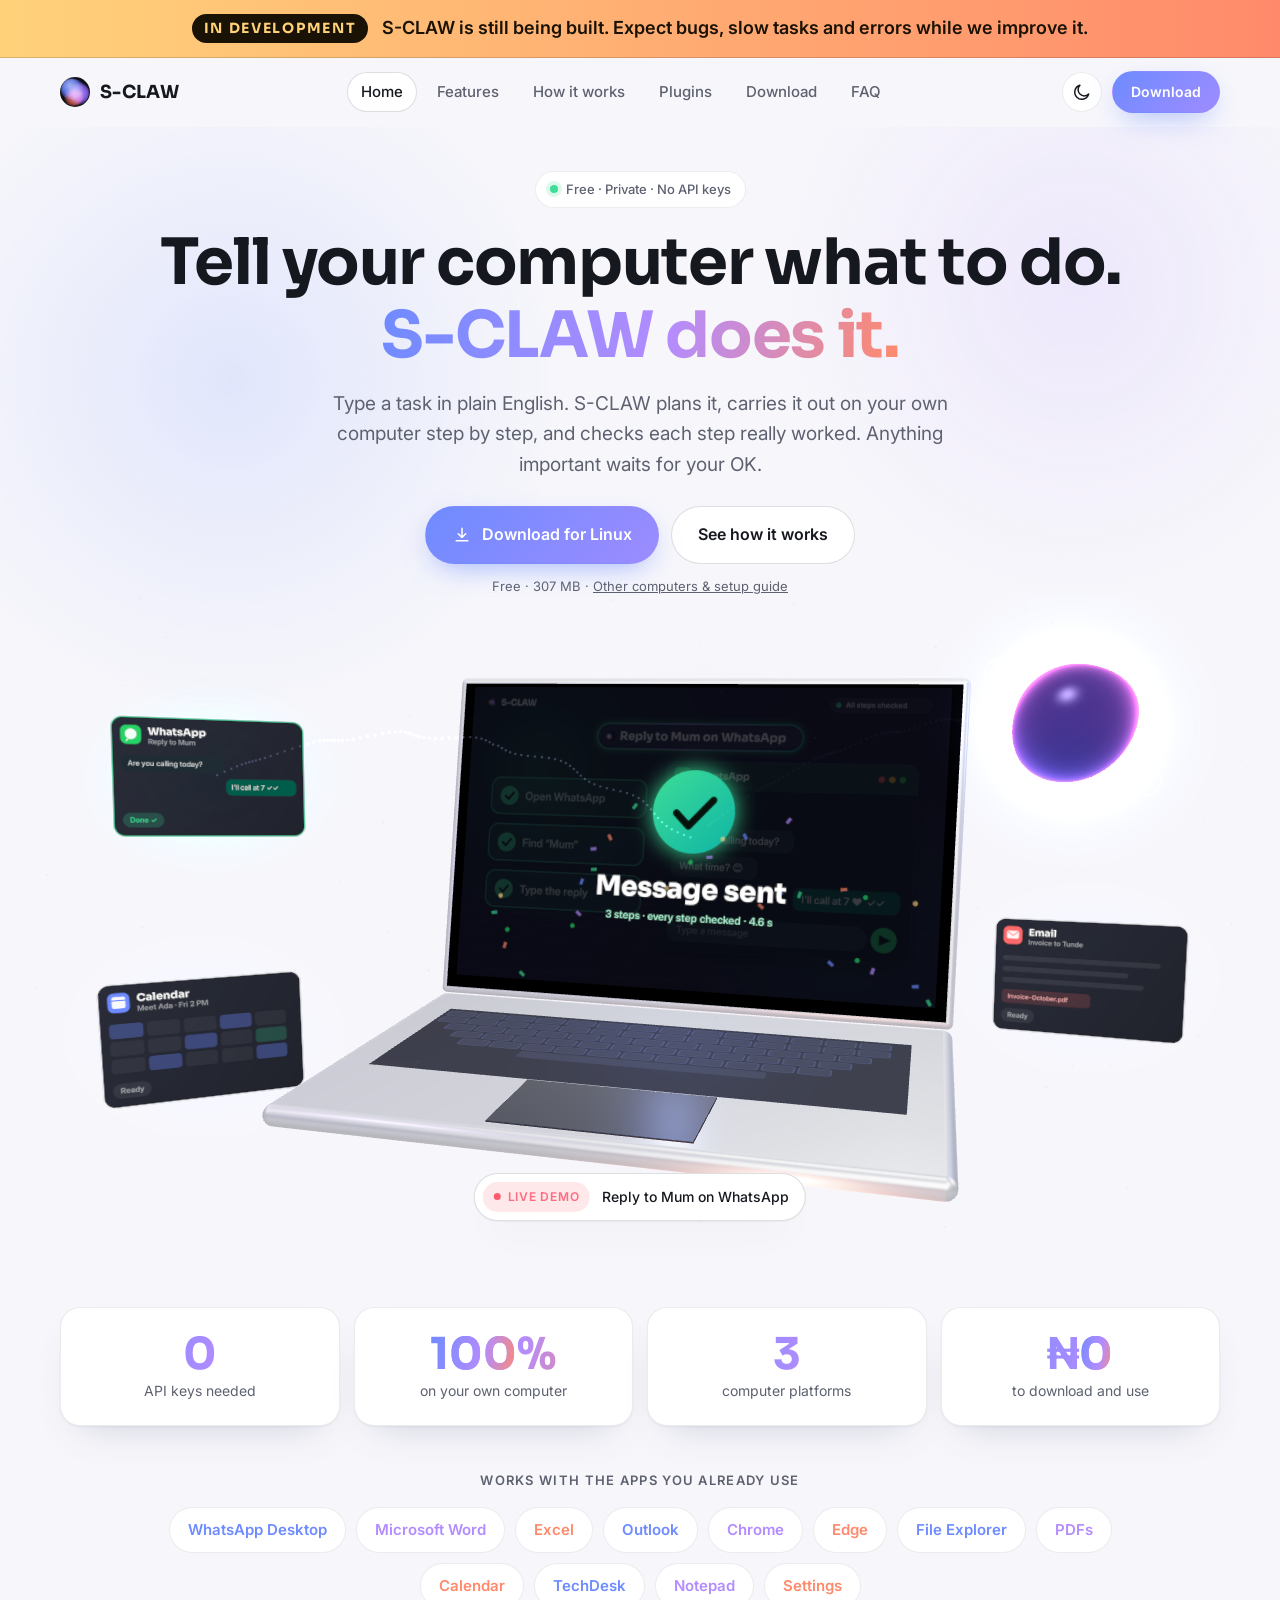
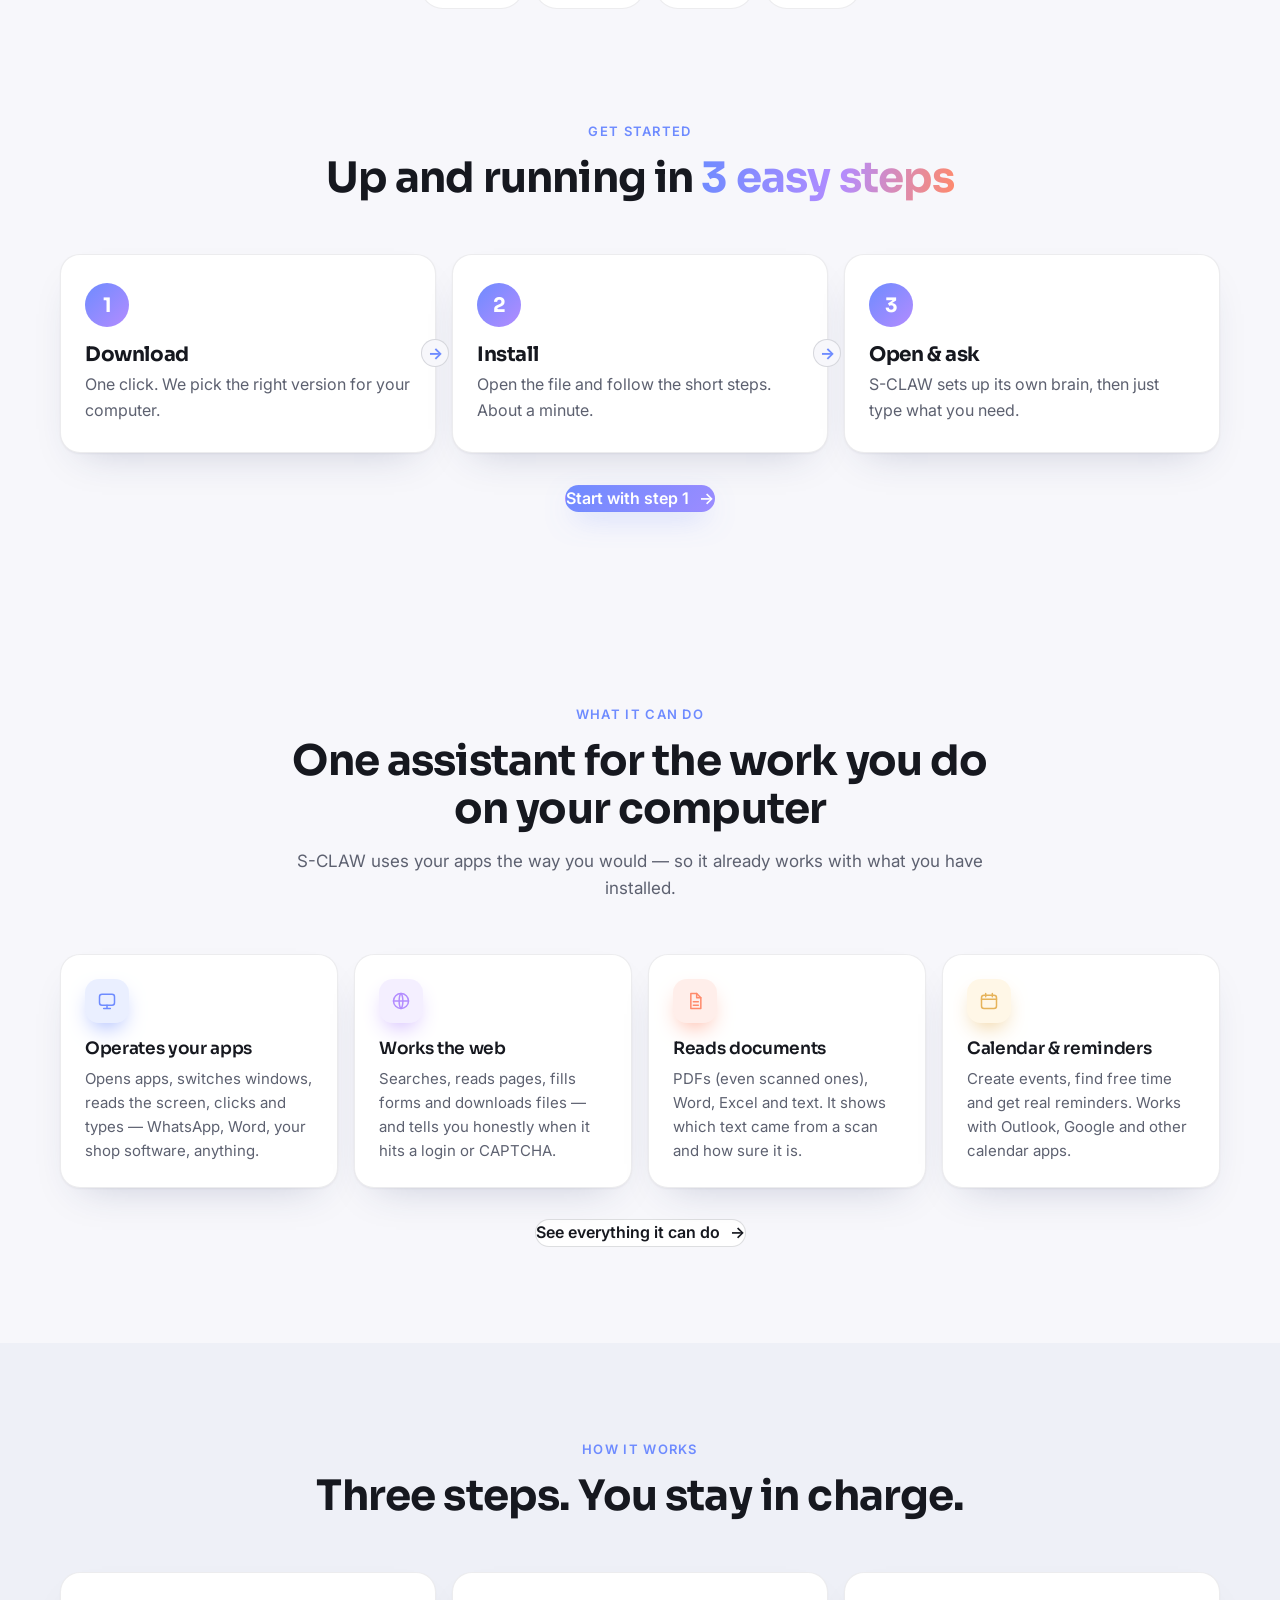
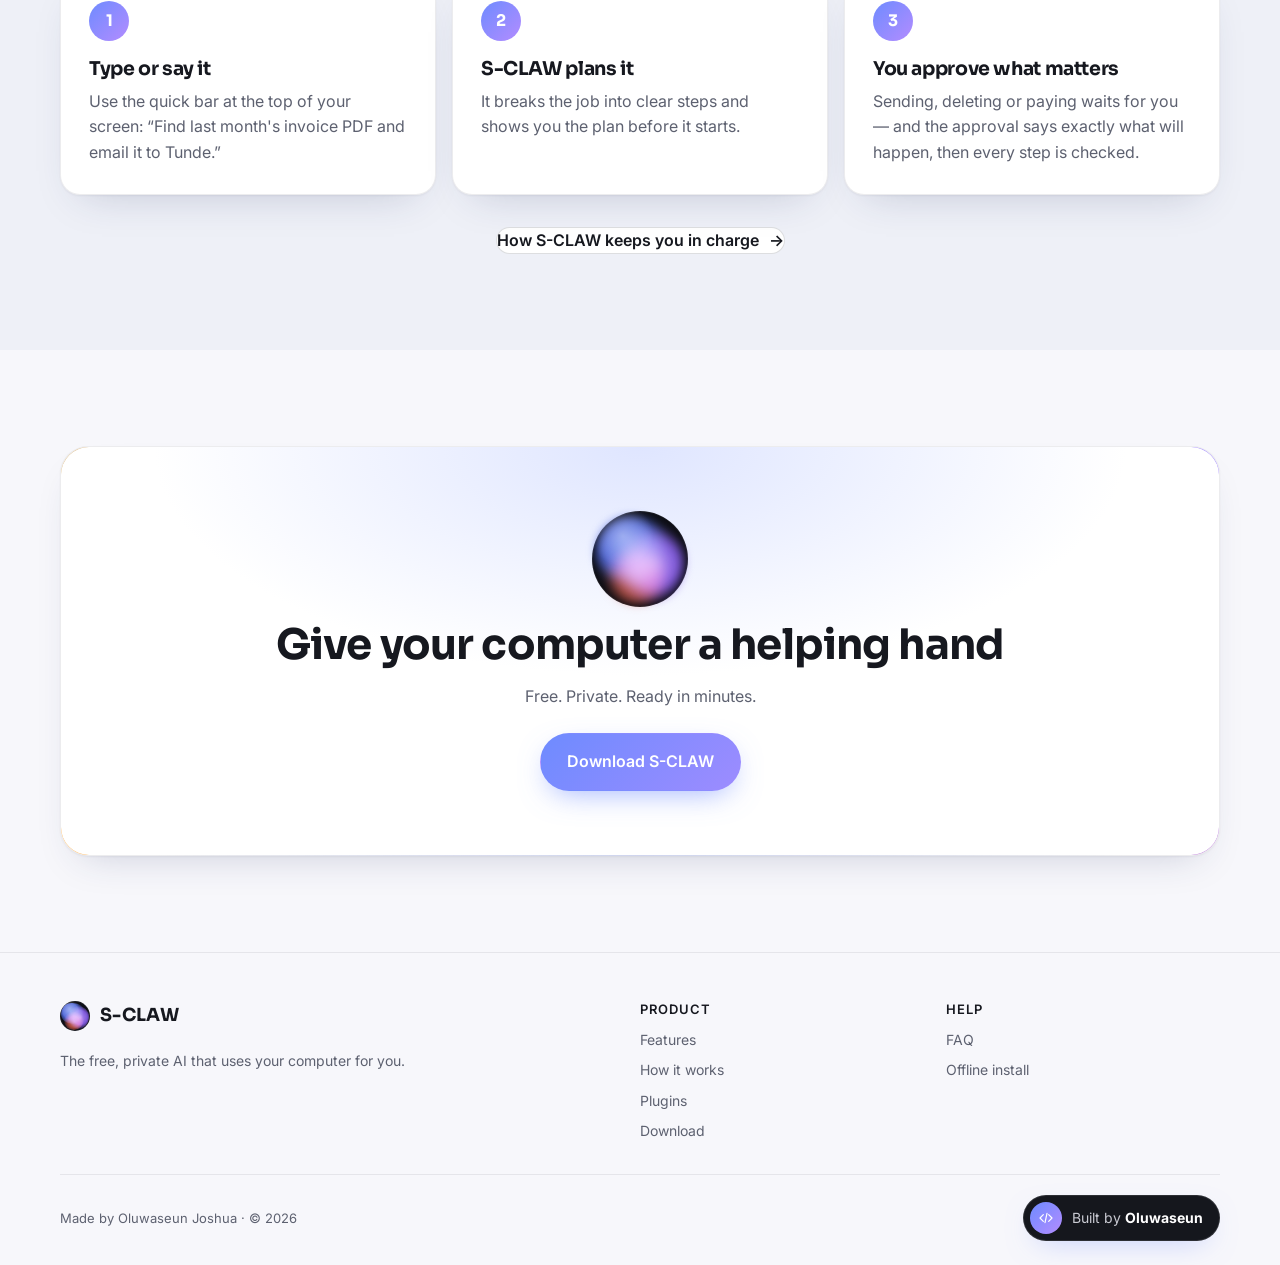
==== commit e9cc5435: "A plugin directory, with two plugins that actually install The app can now install a plugin from a ." ====
--- a/index.html
+++ b/index.html
@@ -40,6 +40,7 @@
         <a href="/" aria-current="page">Home</a>
         <a href="/features">Features</a>
         <a href="/how-it-works">How it works</a>
+        <a href="/plugins">Plugins</a>
         <a href="/download">Download</a>
         <a href="/faq">FAQ</a>
       </nav>
@@ -58,6 +59,7 @@
         <a href="/" aria-current="page">Home</a>
         <a href="/features">Features</a>
         <a href="/how-it-works">How it works</a>
+        <a href="/plugins">Plugins</a>
         <a href="/download">Download</a>
         <a href="/faq">FAQ</a>
     </nav>
@@ -223,6 +225,7 @@
         <h4>Product</h4>
         <a href="/features">Features</a>
         <a href="/how-it-works">How it works</a>
+        <a href="/plugins">Plugins</a>
         <a href="/download">Download</a>
       </nav>
       <nav aria-label="Help">
--- a/styles.css
+++ b/styles.css
@@ -645,3 +645,45 @@
 .made-by-icon { display: grid; place-items: center; width: 32px; height: 32px; border-radius: 50%; background: linear-gradient(135deg, var(--blue), var(--violet)); color: #fff; flex: none; }
 .made-by-icon svg { width: 16px; height: 16px; }
 .made-by-text strong { color: #fff; font-weight: 700; }
+
+/* ---------- Plugins ---------- */
+.plug-note { margin-bottom: 24px; border-left: 3px solid var(--violet); }
+.plug-note h3 { margin-top: 0; }
+.plug-note p + p { margin-top: 10px; }
+.plug-note code { font-size: 13px; padding: 1px 5px; border-radius: 5px; background: var(--surface-2); border: 1px solid var(--line); }
+
+.plug-grid { grid-template-columns: repeat(2, 1fr); align-items: start; }
+.plug { display: flex; flex-direction: column; gap: 12px; }
+.plug:hover { border-color: var(--line-2); }
+.plug-top { display: flex; align-items: baseline; justify-content: space-between; gap: 12px; }
+.plug-top h3 { margin: 0; font-size: 19px; }
+.plug-tag { font-size: 12px; font-weight: 600; letter-spacing: .04em; text-transform: uppercase; color: var(--blue); background: color-mix(in srgb, var(--blue) 12%, transparent); border-radius: 999px; padding: 4px 11px; white-space: nowrap; }
+.plug > p { margin: 0; }
+
+/* The plugin author's own example phrasings: this is the "what do I type?"
+   answer, so it is given its own block rather than buried in the summary. */
+.plug-say { font-size: 12px; font-weight: 600; letter-spacing: .08em; text-transform: uppercase; color: var(--muted); margin: 2px 0 0 !important; }
+.plug-prompts { list-style: none; margin: 0; padding: 0 0 0 14px; display: grid; gap: 5px; border-left: 2px solid var(--line-2); }
+.plug-prompts li { font-size: 14px; color: var(--text); line-height: 1.5; }
+
+.plug-meta { display: grid; grid-template-columns: auto 1fr; gap: 4px 14px; margin: 0; font-size: 13.5px; }
+.plug-meta dt { color: var(--muted); }
+.plug-meta dd { margin: 0; color: var(--text); }
+.plug .btn { margin-top: auto; align-self: flex-start; }
+
+.plug-steps { margin: 18px 0 0; padding-left: 20px; display: grid; gap: 10px; color: var(--muted); font-size: 15.5px; line-height: 1.6; }
+.plug-steps b { color: var(--text); }
+.plug-steps code, .plug-small code, .plug-how code { font-size: 13px; padding: 1px 5px; border-radius: 5px; background: var(--surface-2); border: 1px solid var(--line); }
+.plug-small { margin-top: 16px; color: var(--muted); font-size: 14px; line-height: 1.6; }
+.plug-how { grid-template-columns: repeat(2, 1fr); margin-top: 20px; }
+.plug-how .card h3 { margin-top: 0; }
+.plug-cta { display: flex; flex-wrap: wrap; gap: 12px; margin-top: 24px; }
+
+@media (max-width: 860px) {
+  .plug-grid, .plug-how { grid-template-columns: 1fr; }
+}
+@media (max-width: 420px) {
+  .plug-top { flex-direction: column; gap: 6px; }
+  .plug-meta { grid-template-columns: 1fr; gap: 2px; }
+  .plug-meta dt { margin-top: 6px; }
+}
